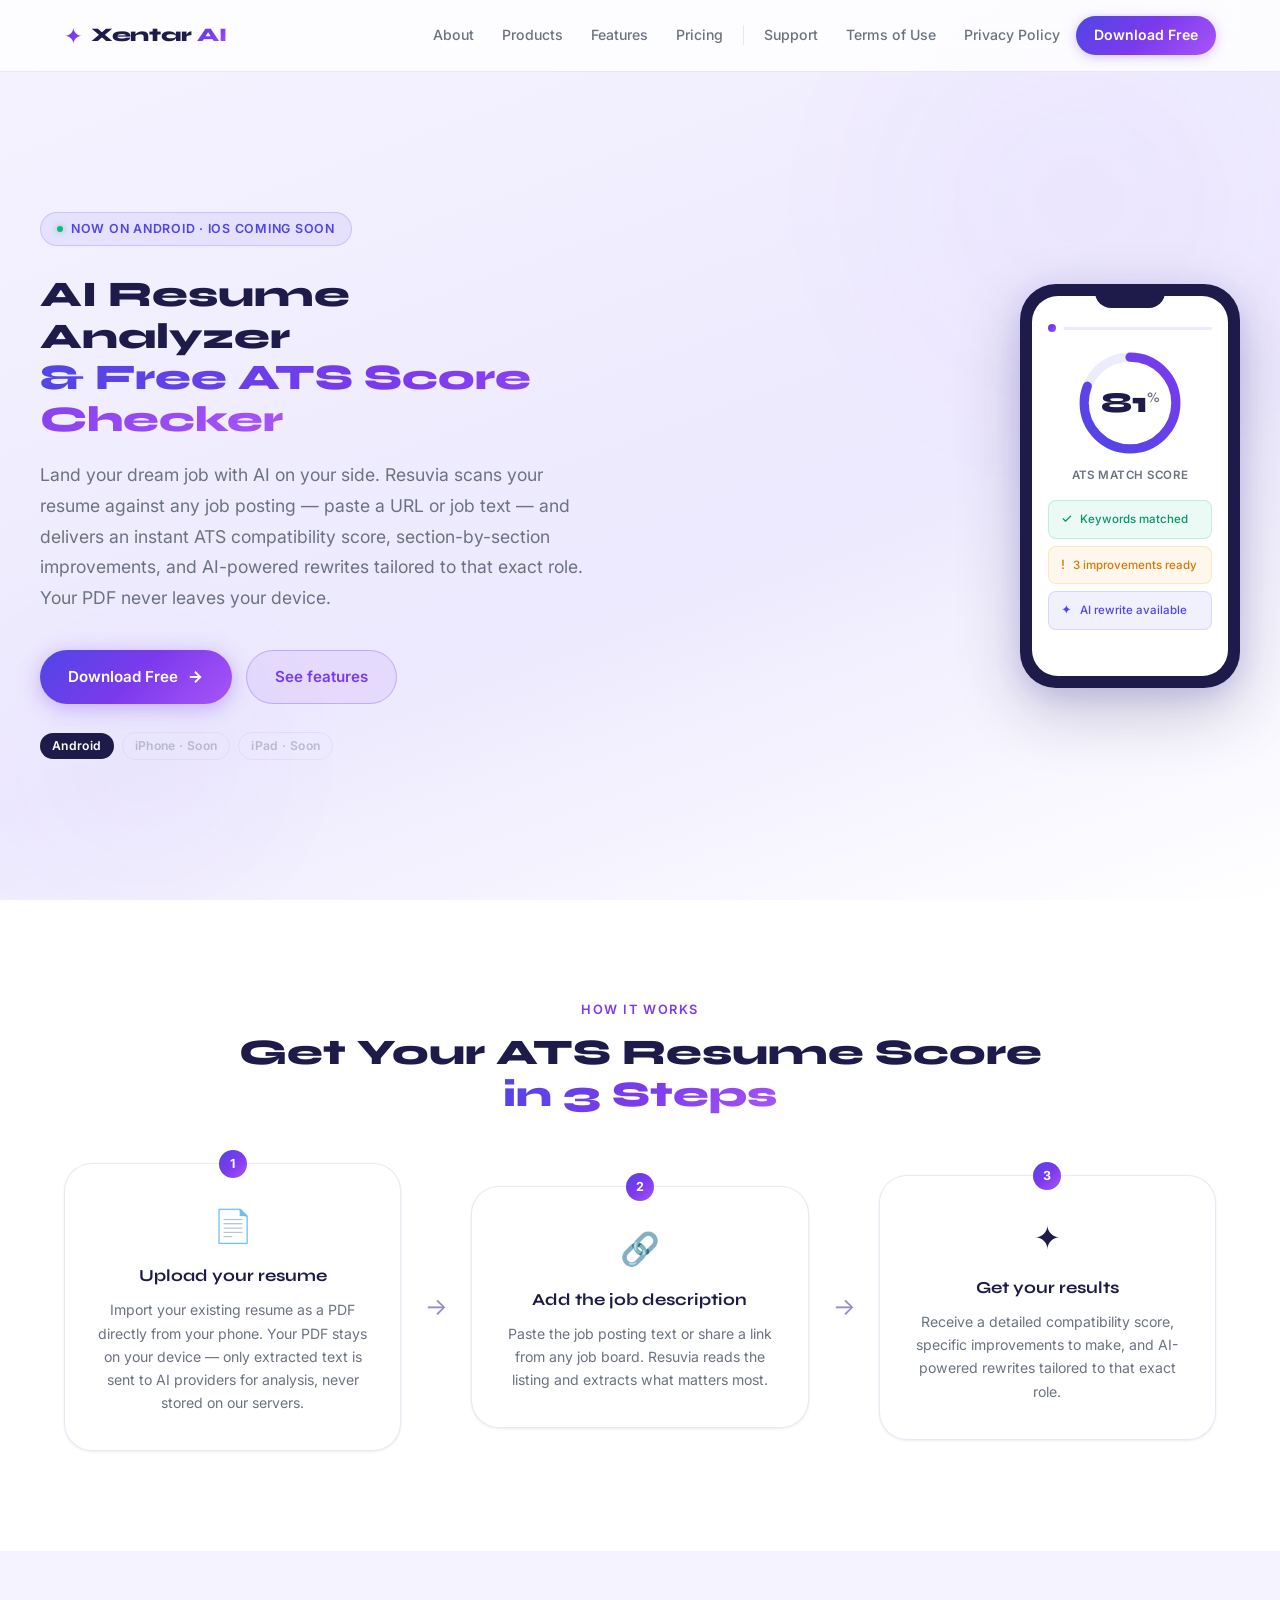
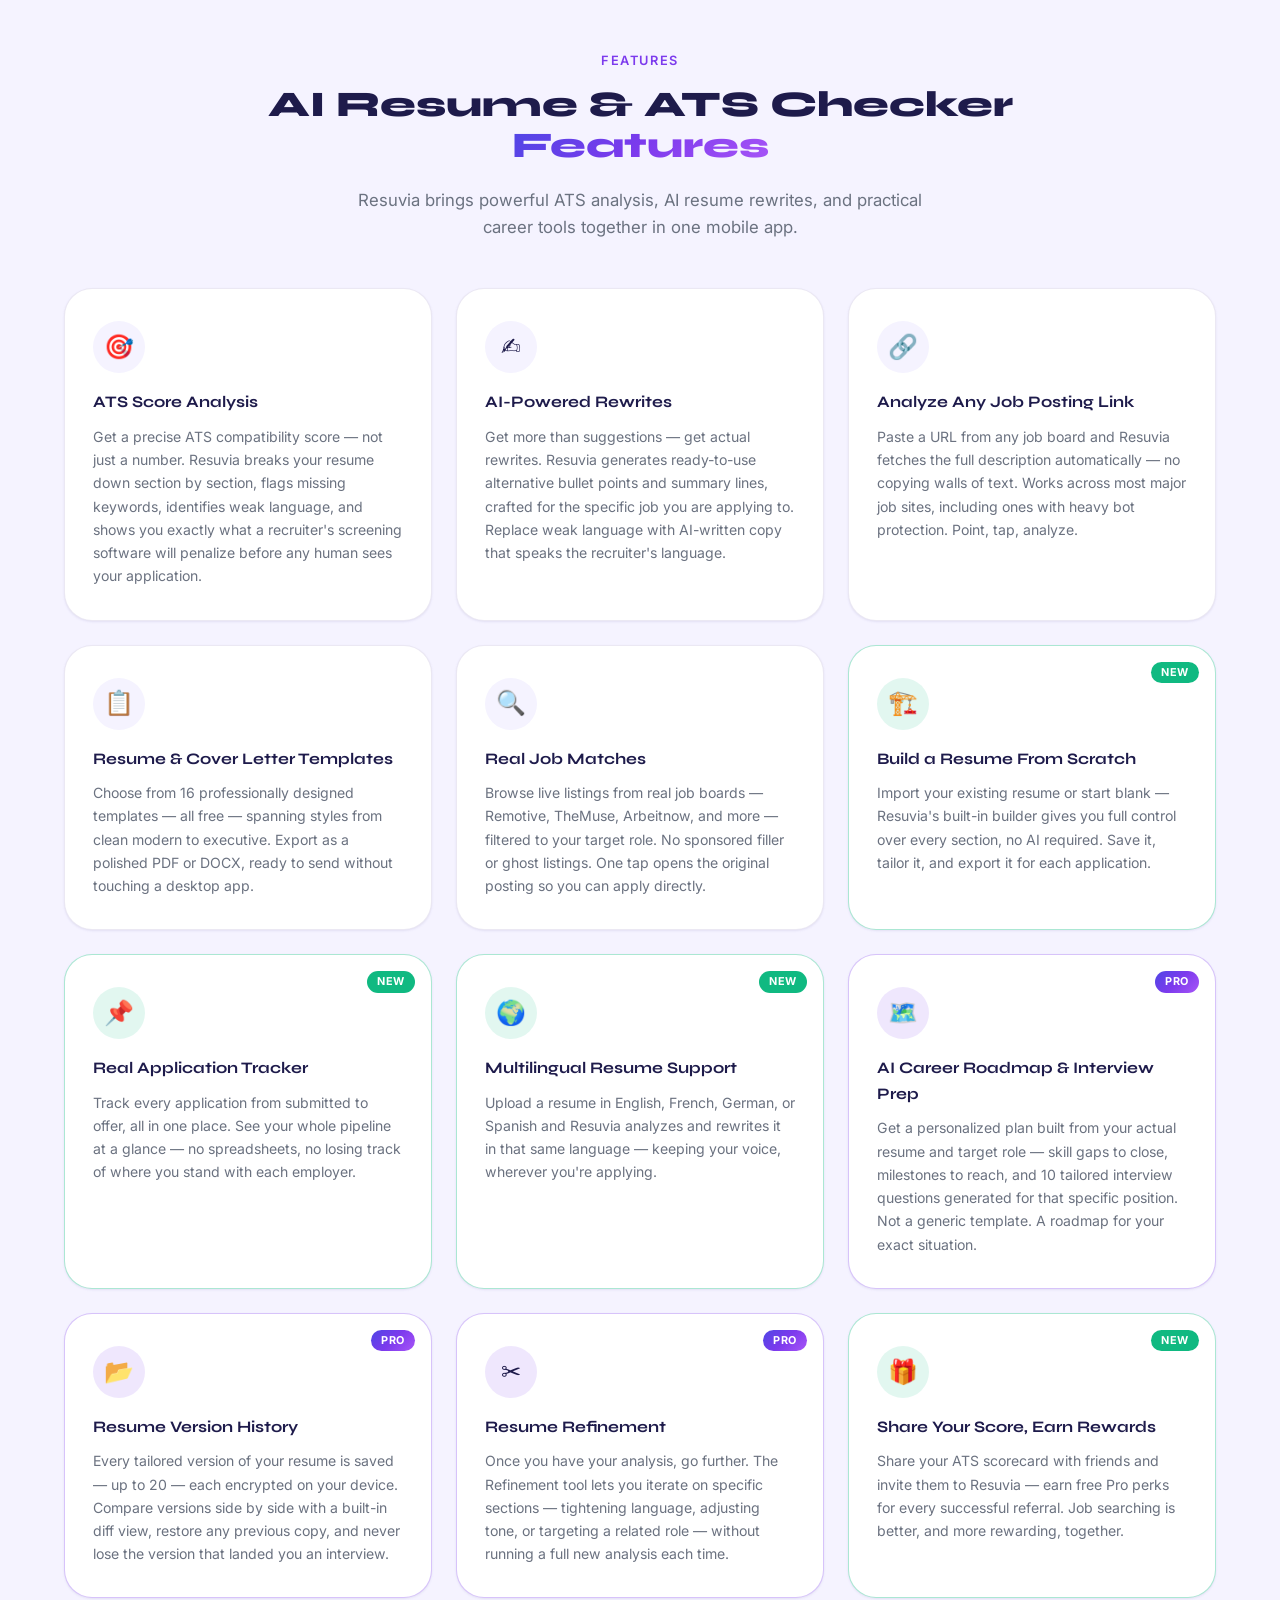
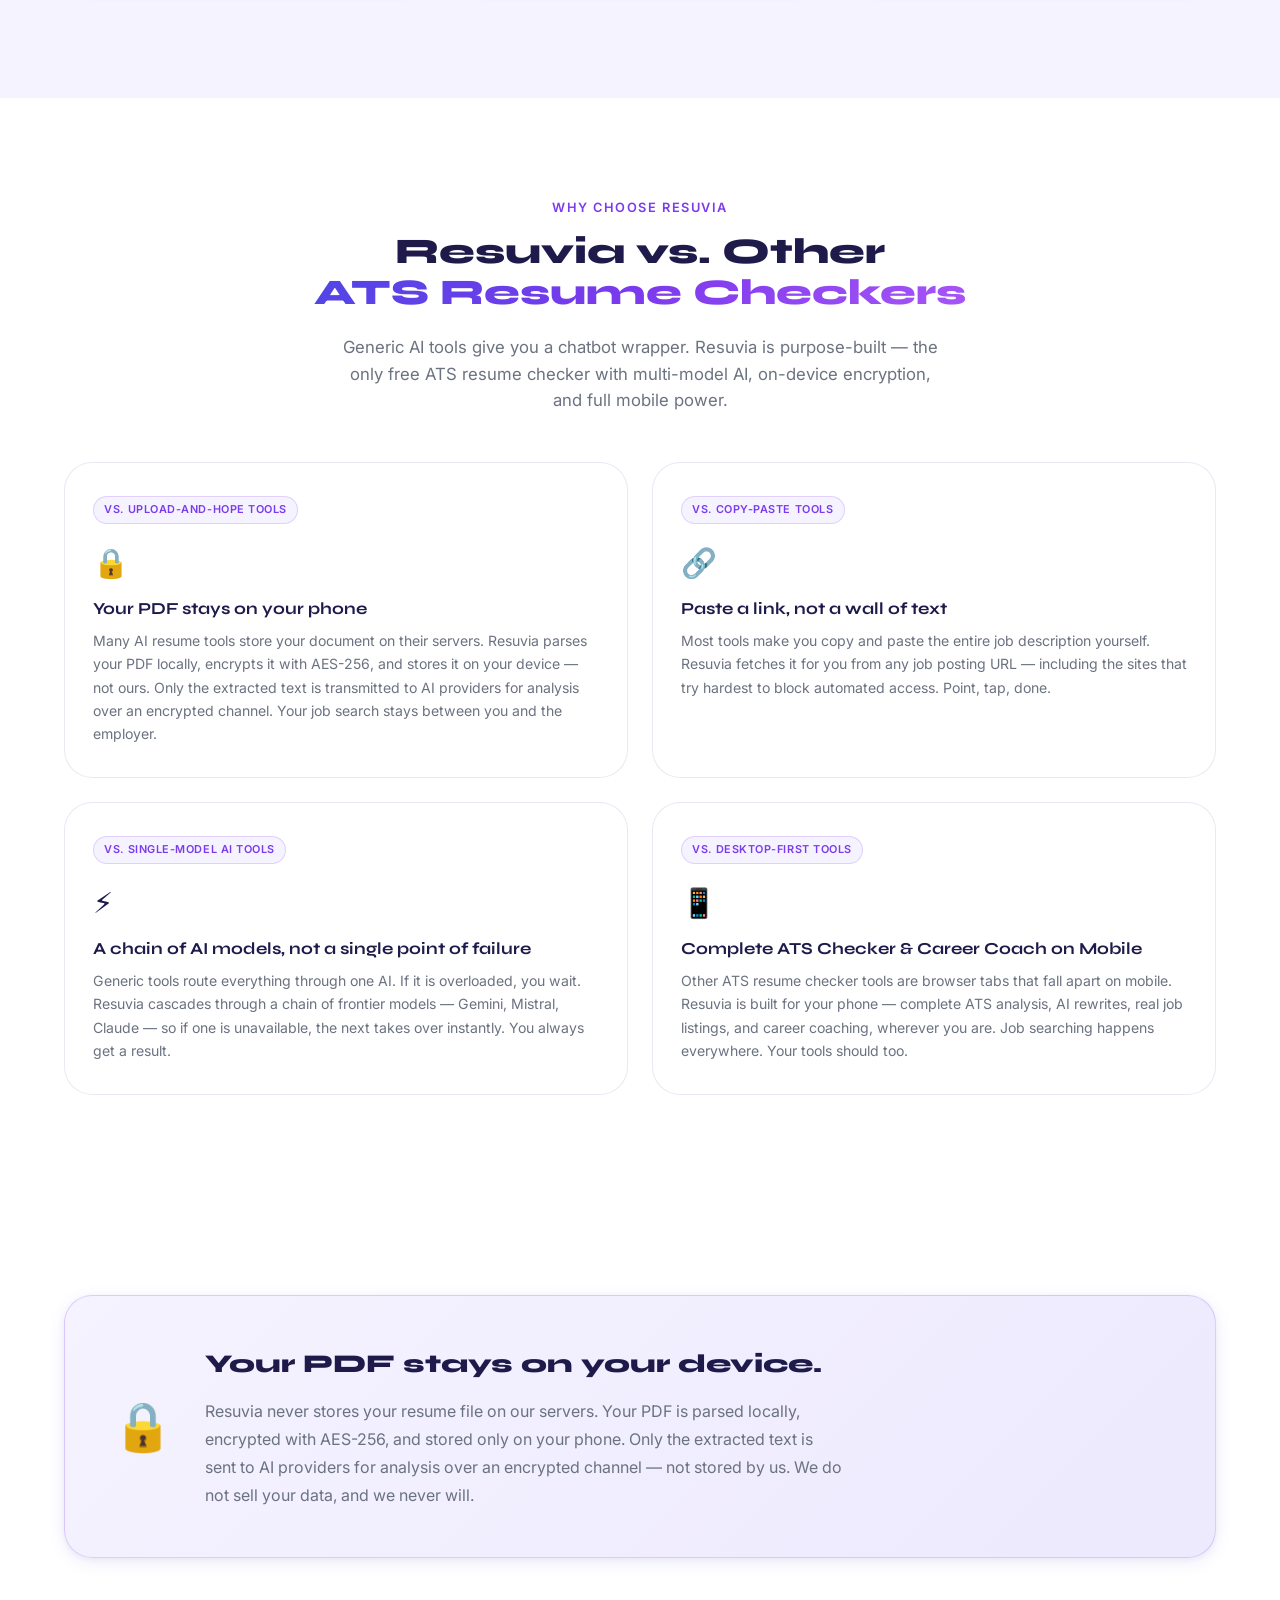
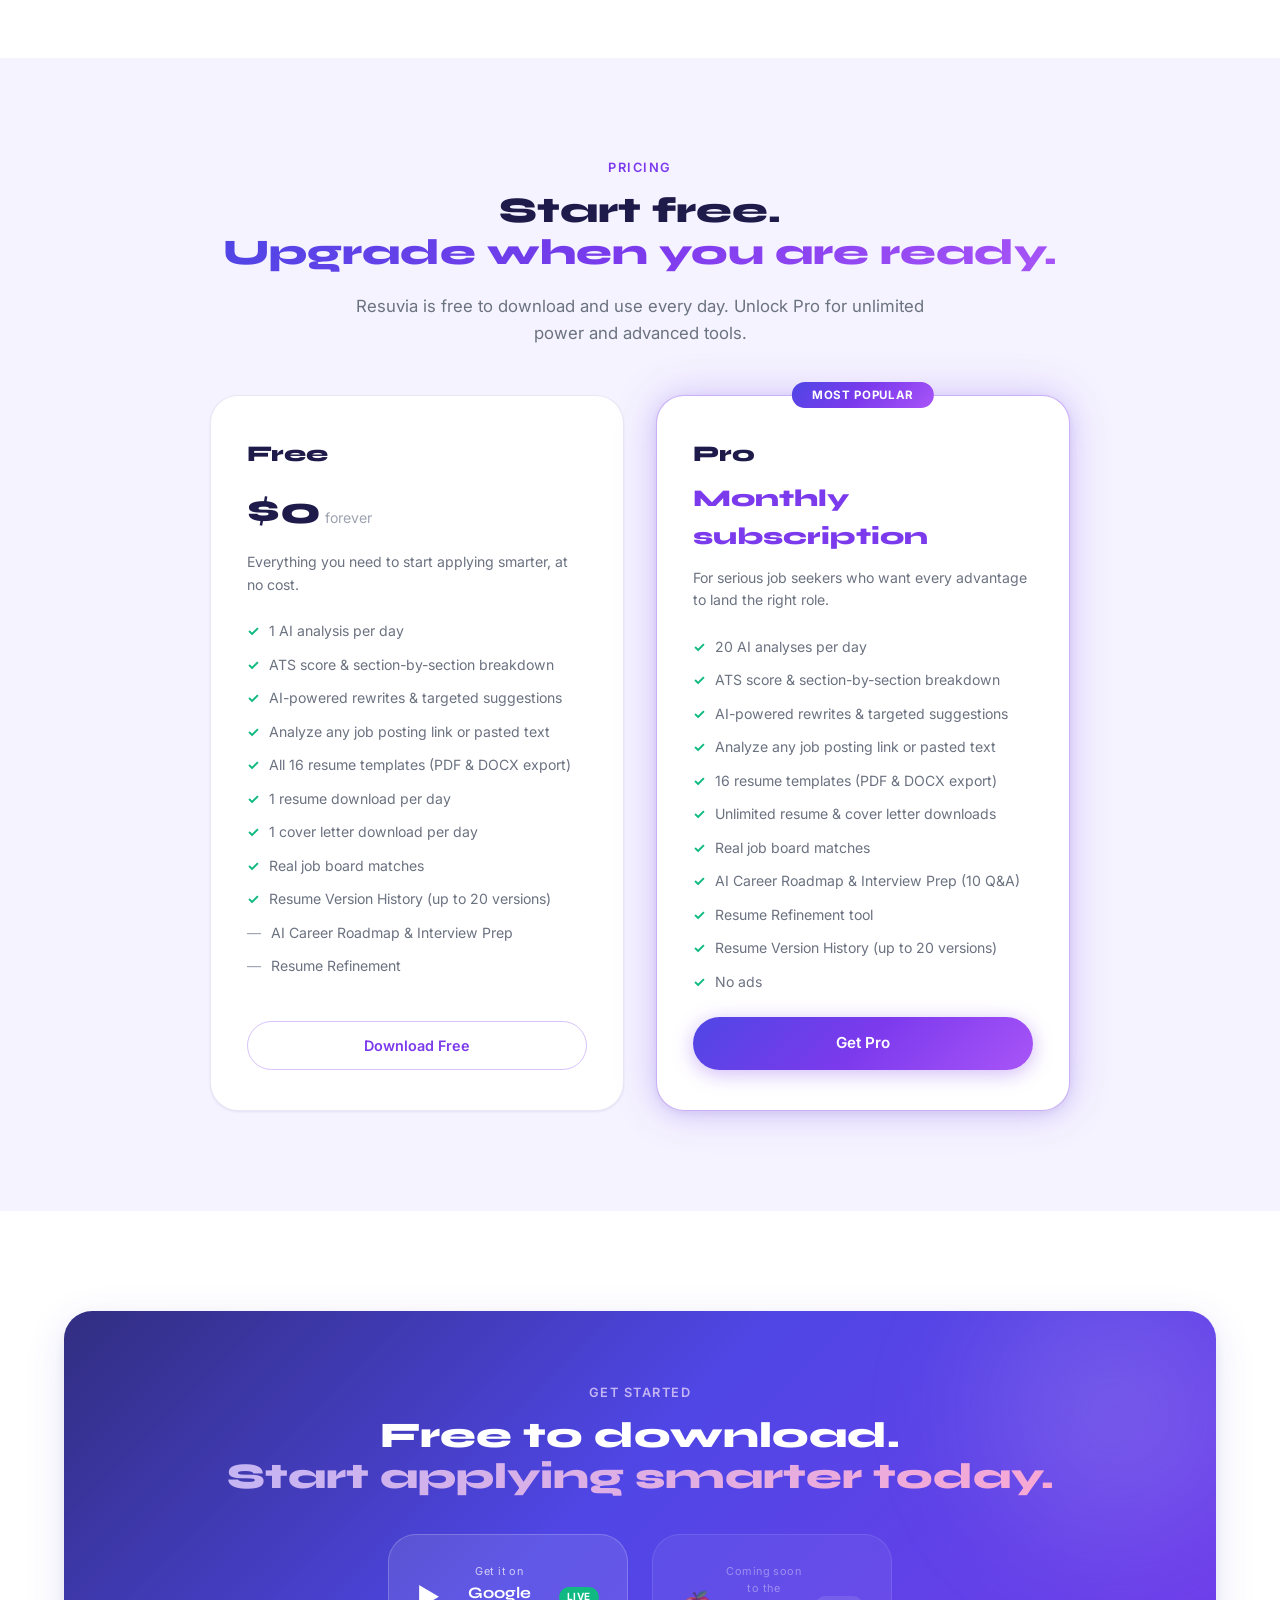
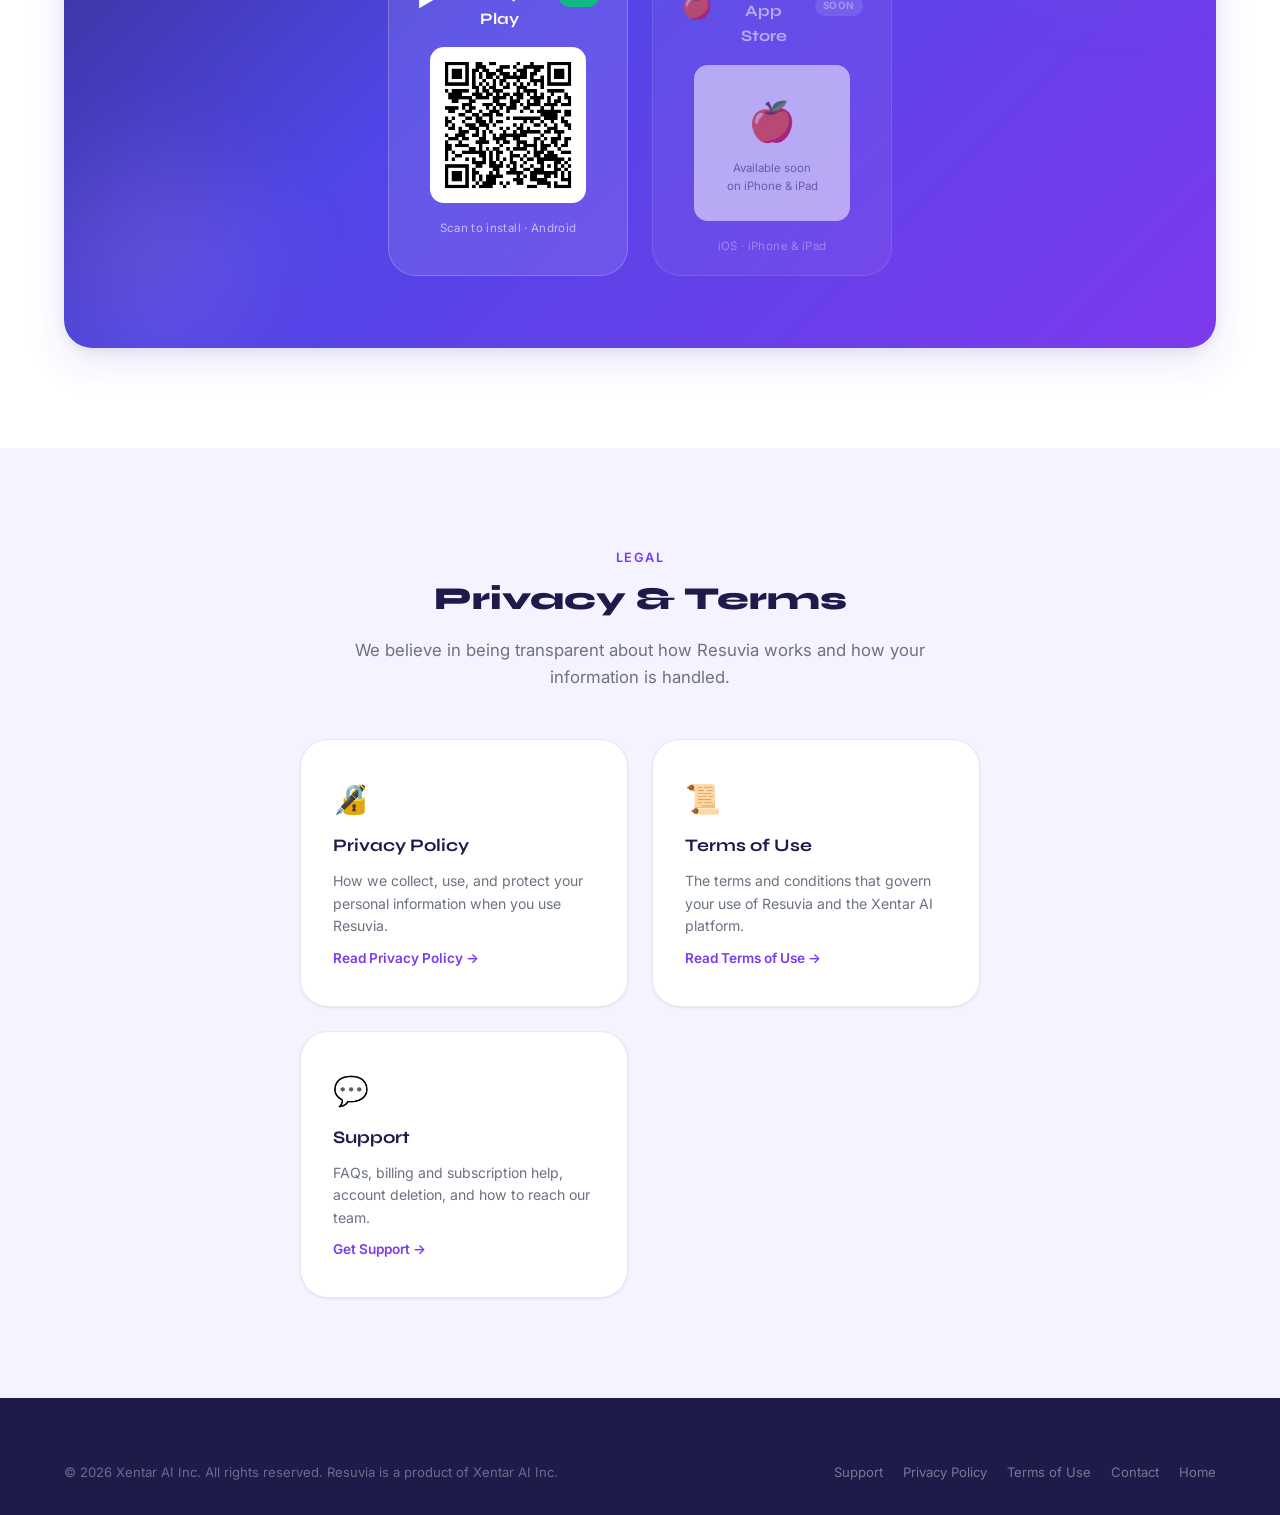
==== products/resuvia/index.html @ eb800a6d "docs(resuvia): update site copy for free-tier templates + history vault Templates (all 16) and Resum" ====
<!DOCTYPE html>
<html lang="en">
<head>
  <meta charset="UTF-8" />
  <meta name="viewport" content="width=device-width, initial-scale=1.0" />
  <title>Resuvia — Free AI Resume Analyzer &amp; ATS Score Checker App</title>
  <meta name="description" content="Free AI resume analyzer &amp; ATS score checker for Android. Upload your resume PDF, paste a job link — get an instant ATS score, AI rewrites, and job matches." />
  <meta name="application-name" content="Resuvia" />
  <meta name="theme-color" content="#4F46E5" />
  <meta name="robots" content="index, follow" />
  <link rel="canonical" href="https://xentarai.com/products/resuvia/" />

  <!-- Open Graph -->
  <meta property="og:type" content="website" />
  <meta property="og:url" content="https://xentarai.com/products/resuvia/" />
  <meta property="og:title" content="Resuvia — Free AI Resume Analyzer &amp; ATS Score Checker App" />
  <meta property="og:description" content="Free AI resume analyzer &amp; ATS score checker for Android. Upload your resume PDF, paste any job link — get instant ATS score, AI-powered rewrites, and real job matches." />
  <meta property="og:site_name" content="Resuvia: AI Resume &amp; ATS Score" />
  <meta property="og:image" content="https://xentarai.com/products/resuvia/images/og-image.png" />
  <meta property="og:image:width" content="1200" />
  <meta property="og:image:height" content="630" />
  <meta property="og:image:alt" content="Resuvia — AI-Powered Resume Analysis &amp; Career Coaching" />

  <!-- Twitter Card -->
  <meta name="twitter:card" content="summary_large_image" />
  <meta name="twitter:title" content="Resuvia — Free AI Resume Analyzer &amp; ATS Score Checker" />
  <meta name="twitter:description" content="Free AI resume analyzer &amp; ATS score checker. Upload your resume, paste any job link — get instant ATS score and AI-powered rewrites. Free on Android." />
  <meta name="twitter:image" content="https://xentarai.com/products/resuvia/images/og-image.png" />

  <!-- Structured Data -->
  <script type="application/ld+json">
  [
    {
      "@context": "https://schema.org",
      "@type": "MobileApplication",
      "name": "Resuvia: AI Resume &amp; ATS Score",
      "alternateName": "Resuvia",
      "description": "AI-powered resume analyzer and ATS score checker. Upload your resume PDF, paste or link any job description, and get an instant ATS compatibility score, section-by-section improvements, AI-written rewrites, real job matches, and a personalized career roadmap — right from your phone.",
      "applicationCategory": "BusinessApplication",
      "applicationSubCategory": "Productivity",
      "operatingSystem": "Android",
      "softwareVersion": "1.4.0",
      "keywords": "ATS resume checker, AI resume analyzer, resume ATS score, free ATS checker, resume scanner, ATS compatibility, resume keyword checker, job application AI, ATS score checker",
      "offers": {
        "@type": "Offer",
        "price": "0",
        "priceCurrency": "USD"
      },
      "downloadUrl": "https://play.google.com/store/apps/details?id=com.xentarai.resuvia",
      "url": "https://xentarai.com/products/resuvia/",
      "screenshot": [
        {
          "@type": "ImageObject",
          "url": "https://xentarai.com/products/resuvia/images/og-image.png",
          "description": "Resuvia app showing ATS compatibility score with keyword analysis and AI resume rewrite suggestions"
        }
      ],
      "featureList": [
        "ATS Resume Score Checker",
        "AI-Powered Resume Rewrites",
        "Job Posting URL Analyzer",
        "Resume Templates — PDF and DOCX export",
        "Resume Builder — Import or Build From Scratch",
        "Real Job Board Matches",
        "Real Application Tracker",
        "Multilingual Resume Support (English, French, German, Spanish)",
        "AI Career Roadmap",
        "Interview Question Generator",
        "Resume Version History",
        "Shareable Scorecard &amp; Referral Rewards",
        "AES-256 Local Encryption"
      ],
      "publisher": {
        "@type": "Organization",
        "name": "Xentar AI Inc.",
        "url": "https://xentarai.com"
      }
    },
    {
      "@context": "https://schema.org",
      "@type": "BreadcrumbList",
      "itemListElement": [
        {
          "@type": "ListItem",
          "position": 1,
          "name": "Xentar AI",
          "item": "https://xentarai.com"
        },
        {
          "@type": "ListItem",
          "position": 2,
          "name": "Resuvia — AI Resume Analyzer &amp; ATS Score Checker",
          "item": "https://xentarai.com/products/resuvia/"
        }
      ]
    },
    {
      "@context": "https://schema.org",
      "@type": "FAQPage",
      "mainEntity": [
        {
          "@type": "Question",
          "name": "What is Resuvia?",
          "acceptedAnswer": {
            "@type": "Answer",
            "text": "Resuvia is a free AI resume analyzer and ATS score checker for Android. Upload your resume as a PDF, paste or link a job description, and get an instant ATS compatibility score, targeted improvements, and AI-written rewrites tailored to that exact role — all from your phone."
          }
        },
        {
          "@type": "Question",
          "name": "What is an ATS score and why does it matter?",
          "acceptedAnswer": {
            "@type": "Answer",
            "text": "An ATS (Applicant Tracking System) score shows how well your resume matches what a recruiter's automated screening software is looking for. Most large employers use ATS software to filter applications before any human reviews them. A low ATS score means your resume may be rejected before a recruiter ever sees it. Resuvia analyzes your resume against a specific job description and gives you a precise ATS compatibility score along with the exact changes needed to improve it."
          }
        },
        {
          "@type": "Question",
          "name": "What is a good ATS score for a resume?",
          "acceptedAnswer": {
            "@type": "Answer",
            "text": "Most career experts recommend aiming for an ATS score of 80% or higher to be competitive for a role. Scores below 60% indicate significant keyword and formatting gaps that will likely filter your resume out before a recruiter reviews it. Scores between 60–79% are borderline — you may pass some ATS filters but still miss key terms. Resuvia gives you a precise ATS compatibility score and the specific changes needed to push your score above the threshold for each job you target."
          }
        },
        {
          "@type": "Question",
          "name": "How do I improve my ATS score?",
          "acceptedAnswer": {
            "@type": "Answer",
            "text": "To improve your ATS score: (1) Mirror the exact keywords and phrases from the job description in your resume. (2) Use standard section headings like Work Experience, Education, and Skills — ATS software scans for these labels. (3) Avoid tables, columns, graphics, or text boxes that ATS parsers struggle to read. (4) Tailor your resume to each specific role rather than sending a generic version. Resuvia automatically identifies missing keywords, flags ATS-unfriendly formatting, and provides AI-written rewrites optimized for the exact job description you are targeting."
          }
        },
        {
          "@type": "Question",
          "name": "Is Resuvia free?",
          "acceptedAnswer": {
            "@type": "Answer",
            "text": "Yes. Resuvia is free to download and includes 1 AI analysis per day, ATS score and section-by-section breakdown, AI-powered rewrites, all 16 resume templates with PDF and DOCX export, 1 resume download and 1 cover letter download per day, Resume Version History, and real job board matches. A Pro subscription unlocks 20 analyses per day, unlimited downloads, AI Career Roadmap, Interview Prep, Resume Refinement, and an ad-free experience."
          }
        },
        {
          "@type": "Question",
          "name": "Is my resume data private and secure?",
          "acceptedAnswer": {
            "@type": "Answer",
            "text": "Yes. Resuvia never stores your resume file on our servers. Your PDF is parsed locally on your device, encrypted with AES-256, and stored only on your phone. Only the extracted text is sent to AI providers over an encrypted channel for analysis — your actual PDF file never leaves your device. We do not sell your data."
          }
        },
        {
          "@type": "Question",
          "name": "How does Resuvia's AI resume analysis work?",
          "acceptedAnswer": {
            "@type": "Answer",
            "text": "Upload your resume PDF and provide a job description — either paste the text or share a URL from any job board. Resuvia extracts the key requirements from the job posting, compares them against your resume using a chain of frontier AI models (Gemini, Mistral, Claude), and produces an ATS compatibility score, a section-by-section breakdown of gaps, and AI-written bullet points and summary lines tailored to that specific role."
          }
        },
        {
          "@type": "Question",
          "name": "Does Resuvia work on iPhone?",
          "acceptedAnswer": {
            "@type": "Answer",
            "text": "Resuvia is currently available on Android via Google Play. An iOS version for iPhone and iPad is coming soon. Download the Android version now at the Google Play Store."
          }
        },
        {
          "@type": "Question",
          "name": "Can Resuvia analyze job postings from any website?",
          "acceptedAnswer": {
            "@type": "Answer",
            "text": "Yes. Paste a URL from any job board and Resuvia automatically fetches the full job description. It works across most major job sites including those with heavy bot protection, using a multi-layer approach that includes ATS public APIs, device-side fetch with browser-like headers, and server-side rendering fallbacks."
          }
        },
        {
          "@type": "Question",
          "name": "What job boards does Resuvia support?",
          "acceptedAnswer": {
            "@type": "Answer",
            "text": "Resuvia pulls live job listings from Remotive, TheMuse, and Arbeitnow through direct integrations. You can also paste a job posting URL from any site — including LinkedIn, Indeed, Glassdoor, ZipRecruiter, Lever, Greenhouse, Workday, Ashby, and most major job boards — and Resuvia will automatically fetch the full job description for ATS analysis."
          }
        },
        {
          "@type": "Question",
          "name": "Can I use Resuvia to tailor my resume for multiple jobs?",
          "acceptedAnswer": {
            "@type": "Answer",
            "text": "Yes. Resuvia is designed for repeated use across multiple applications. Free users get 1 AI analysis per day. Pro users get 20 analyses per day, letting you quickly tailor your resume to different job postings. Each analysis produces a fresh ATS score and targeted AI rewrites specific to that role. With Resume Version History (free for signed-in users), every tailored version is saved — up to 20 — so you can compare versions side by side and restore any previous copy."
          }
        }
      ]
    }
  ]
  </script>

  <link rel="preconnect" href="https://fonts.googleapis.com" />
  <link rel="preconnect" href="https://fonts.gstatic.com" crossorigin />
  <link href="https://fonts.googleapis.com/css2?family=Inter:wght@300;400;500;600;700;800;900&family=Syne:wght@700;800&display=swap" rel="stylesheet" />
  <link rel="stylesheet" href="../../style.css" />
  <link rel="stylesheet" href="../../pages/pages.css" />
  <link rel="icon" type="image/svg+xml" href="/favicon.svg" />
  <link rel="apple-touch-icon" href="/og-icon.png" />
  <link rel="stylesheet" href="resuvia.css" />
</head>
<body>

  <!-- NAV -->
  <header class="nav-wrapper" id="navbar">
    <nav class="nav-inner">
      <a href="../../index.html" class="logo">
        <span class="logo-icon">✦</span>
        <span class="logo-text">Xentar <span class="logo-ai">AI</span></span>
      </a>
      <ul class="nav-links" id="nav-links">
        <li><a href="../../index.html#about">About</a></li>
        <li><a href="../../index.html#products">Products</a></li>
        <li><a href="#features">Features</a></li>
        <li><a href="#pricing">Pricing</a></li>
        <li class="nav-divider"></li>
        <li><a href="./support.html">Support</a></li>
        <li><a href="./terms.html">Terms of Use</a></li>
        <li><a href="./privacy.html">Privacy Policy</a></li>
        <li class="nav-cta"><a href="#download" class="btn-nav">Download Free</a></li>
      </ul>
      <button class="hamburger" id="hamburger" aria-label="Toggle menu">
        <span></span><span></span><span></span>
      </button>
    </nav>
  </header>

  <!-- MOBILE DRAWER -->
  <div class="mobile-drawer" id="mobile-drawer">
    <ul>
      <li><a href="../../index.html#about" onclick="closeDrawer()">About Xentar AI</a></li>
      <li><a href="../../index.html#products" onclick="closeDrawer()">All Products</a></li>
      <li><a href="#features" onclick="closeDrawer()">Features</a></li>
      <li><a href="#pricing" onclick="closeDrawer()">Pricing</a></li>
      <li class="drawer-divider"></li>
      <li><a href="./support.html" onclick="closeDrawer()">Support</a></li>
      <li><a href="./terms.html" onclick="closeDrawer()">Terms of Use</a></li>
      <li><a href="./privacy.html" onclick="closeDrawer()">Privacy Policy</a></li>
      <li><a href="../../pages/contact.html" onclick="closeDrawer()">Contact Us</a></li>
      <li><a href="#download" class="btn-drawer" onclick="closeDrawer()">Download Free</a></li>
    </ul>
  </div>
  <div class="drawer-overlay" id="drawer-overlay" onclick="closeDrawer()"></div>

  <!-- HERO -->
  <section class="rv-hero">
    <div class="rv-hero-bg">
      <div class="orb rv-orb-1"></div>
      <div class="orb rv-orb-2"></div>
    </div>
    <div class="rv-hero-inner">
      <div class="rv-hero-text">
        <div class="rv-app-badge">
          <span class="rv-badge-dot"></span>
          Now on Android · iOS Coming Soon
        </div>
        <h1 class="section-title">
          AI Resume Analyzer<br />
          <span class="gradient-text">&amp; Free ATS Score Checker</span>
        </h1>
        <p class="rv-hero-sub">
          Land your dream job with AI on your side. Resuvia scans your resume against any job posting — paste a URL or job text — and delivers an instant ATS compatibility score, section-by-section improvements, and AI-powered rewrites tailored to that exact role. Your PDF never leaves your device.
        </p>
        <div class="rv-hero-actions">
          <a href="#download" class="btn-primary">
            <span>Download Free</span>
            <svg width="18" height="18" viewBox="0 0 24 24" fill="none" stroke="currentColor" stroke-width="2.5"><path d="M5 12h14M12 5l7 7-7 7"/></svg>
          </a>
          <a href="#features" class="btn-ghost">See features</a>
        </div>
        <div class="rv-platforms">
          <span class="rv-platform-tag">Android</span>
          <span class="rv-platform-tag rv-platform-tag-soon">iPhone · Soon</span>
          <span class="rv-platform-tag rv-platform-tag-soon">iPad · Soon</span>
        </div>
      </div>
      <div class="rv-hero-phone">
        <div class="rv-phone-frame">
          <div class="rv-phone-screen">
            <div class="rv-screen-bar">
              <div class="rv-bar-dot"></div>
              <div class="rv-bar-line"></div>
            </div>
            <div class="rv-score-ring">
              <svg viewBox="0 0 120 120" width="110" height="110">
                <circle cx="60" cy="60" r="50" fill="none" stroke="rgba(79,70,229,0.1)" stroke-width="10"/>
                <circle cx="60" cy="60" r="50" fill="none" stroke="url(#scoreGrad)" stroke-width="10"
                  stroke-linecap="round" stroke-dasharray="314" stroke-dashoffset="60"
                  transform="rotate(-90 60 60)"/>
                <defs>
                  <linearGradient id="scoreGrad" x1="0" y1="0" x2="1" y2="1">
                    <stop offset="0%" stop-color="#4F46E5"/>
                    <stop offset="100%" stop-color="#7C3AED"/>
                  </linearGradient>
                </defs>
              </svg>
              <div class="rv-score-val">81<span>%</span></div>
            </div>
            <div class="rv-score-label">ATS Match Score</div>
            <div class="rv-screen-cards">
              <div class="rv-sc-item rv-sc-good"><span>✓</span> Keywords matched</div>
              <div class="rv-sc-item rv-sc-warn"><span>!</span> 3 improvements ready</div>
              <div class="rv-sc-item rv-sc-ai"><span>✦</span> AI rewrite available</div>
            </div>
          </div>
        </div>
      </div>
    </div>
  </section>

  <!-- HOW IT WORKS -->
  <section class="rv-how section-pad">
    <div class="container">
      <p class="section-eyebrow center">How it works</p>
      <h2 class="section-title center">Get Your ATS Resume Score<br /><span class="gradient-text">in 3 Steps</span></h2>
      <div class="rv-steps">
        <div class="rv-step">
          <div class="rv-step-num">1</div>
          <div class="rv-step-icon">📄</div>
          <h3>Upload your resume</h3>
          <p>Import your existing resume as a PDF directly from your phone. Your PDF stays on your device — only extracted text is sent to AI providers for analysis, never stored on our servers.</p>
        </div>
        <div class="rv-step-arrow">→</div>
        <div class="rv-step">
          <div class="rv-step-num">2</div>
          <div class="rv-step-icon">🔗</div>
          <h3>Add the job description</h3>
          <p>Paste the job posting text or share a link from any job board. Resuvia reads the listing and extracts what matters most.</p>
        </div>
        <div class="rv-step-arrow">→</div>
        <div class="rv-step">
          <div class="rv-step-num">3</div>
          <div class="rv-step-icon">✦</div>
          <h3>Get your results</h3>
          <p>Receive a detailed compatibility score, specific improvements to make, and AI-powered rewrites tailored to that exact role.</p>
        </div>
      </div>
    </div>
  </section>

  <!-- FEATURES -->
  <section class="rv-features section-pad" id="features" style="background: var(--lavender-ultra);">
    <div class="container">
      <p class="section-eyebrow center">Features</p>
      <h2 class="section-title center">AI Resume &amp; ATS Checker<br /><span class="gradient-text">Features</span></h2>
      <p class="section-sub center">Resuvia brings powerful ATS analysis, AI resume rewrites, and practical career tools together in one mobile app.</p>
      <div class="rv-features-grid">

        <div class="rv-feature-card">
          <div class="rv-feat-icon">🎯</div>
          <h3>ATS Score Analysis</h3>
          <p>Get a precise ATS compatibility score — not just a number. Resuvia breaks your resume down section by section, flags missing keywords, identifies weak language, and shows you exactly what a recruiter's screening software will penalize before any human sees your application.</p>
        </div>

        <div class="rv-feature-card">
          <div class="rv-feat-icon">✍️</div>
          <h3>AI-Powered Rewrites</h3>
          <p>Get more than suggestions — get actual rewrites. Resuvia generates ready-to-use alternative bullet points and summary lines, crafted for the specific job you are applying to. Replace weak language with AI-written copy that speaks the recruiter's language.</p>
        </div>

        <div class="rv-feature-card">
          <div class="rv-feat-icon">🔗</div>
          <h3>Analyze Any Job Posting Link</h3>
          <p>Paste a URL from any job board and Resuvia fetches the full description automatically — no copying walls of text. Works across most major job sites, including ones with heavy bot protection. Point, tap, analyze.</p>
        </div>

        <div class="rv-feature-card">
          <div class="rv-feat-icon">📋</div>
          <h3>Resume &amp; Cover Letter Templates</h3>
          <p>Choose from 16 professionally designed templates — all free — spanning styles from clean modern to executive. Export as a polished PDF or DOCX, ready to send without touching a desktop app.</p>
        </div>

        <div class="rv-feature-card">
          <div class="rv-feat-icon">🔍</div>
          <h3>Real Job Matches</h3>
          <p>Browse live listings from real job boards — Remotive, TheMuse, Arbeitnow, and more — filtered to your target role. No sponsored filler or ghost listings. One tap opens the original posting so you can apply directly.</p>
        </div>

        <div class="rv-feature-card rv-feat-new">
          <div class="rv-new-badge">New</div>
          <div class="rv-feat-icon">🏗️</div>
          <h3>Build a Resume From Scratch</h3>
          <p>Import your existing resume or start blank — Resuvia's built-in builder gives you full control over every section, no AI required. Save it, tailor it, and export it for each application.</p>
        </div>

        <div class="rv-feature-card rv-feat-new">
          <div class="rv-new-badge">New</div>
          <div class="rv-feat-icon">📌</div>
          <h3>Real Application Tracker</h3>
          <p>Track every application from submitted to offer, all in one place. See your whole pipeline at a glance — no spreadsheets, no losing track of where you stand with each employer.</p>
        </div>

        <div class="rv-feature-card rv-feat-new">
          <div class="rv-new-badge">New</div>
          <div class="rv-feat-icon">🌍</div>
          <h3>Multilingual Resume Support</h3>
          <p>Upload a resume in English, French, German, or Spanish and Resuvia analyzes and rewrites it in that same language — keeping your voice, wherever you're applying.</p>
        </div>

        <div class="rv-feature-card rv-feat-pro">
          <div class="rv-pro-badge">Pro</div>
          <div class="rv-feat-icon">🗺️</div>
          <h3>AI Career Roadmap &amp; Interview Prep</h3>
          <p>Get a personalized plan built from your actual resume and target role — skill gaps to close, milestones to reach, and 10 tailored interview questions generated for that specific position. Not a generic template. A roadmap for your exact situation.</p>
        </div>

        <div class="rv-feature-card rv-feat-pro">
          <div class="rv-pro-badge">Pro</div>
          <div class="rv-feat-icon">📂</div>
          <h3>Resume Version History</h3>
          <p>Every tailored version of your resume is saved — up to 20 — each encrypted on your device. Compare versions side by side with a built-in diff view, restore any previous copy, and never lose the version that landed you an interview.</p>
        </div>

        <div class="rv-feature-card rv-feat-pro">
          <div class="rv-pro-badge">Pro</div>
          <div class="rv-feat-icon">✂️</div>
          <h3>Resume Refinement</h3>
          <p>Once you have your analysis, go further. The Refinement tool lets you iterate on specific sections — tightening language, adjusting tone, or targeting a related role — without running a full new analysis each time.</p>
        </div>

        <div class="rv-feature-card rv-feat-new">
          <div class="rv-new-badge">New</div>
          <div class="rv-feat-icon">🎁</div>
          <h3>Share Your Score, Earn Rewards</h3>
          <p>Share your ATS scorecard with friends and invite them to Resuvia — earn free Pro perks for every successful referral. Job searching is better, and more rewarding, together.</p>
        </div>

      </div>
    </div>
  </section>

  <!-- WHY RESUVIA -->
  <section class="rv-why section-pad" id="why">
    <div class="container">
      <p class="section-eyebrow center">Why Choose Resuvia</p>
      <h2 class="section-title center">Resuvia vs. Other<br /><span class="gradient-text">ATS Resume Checkers</span></h2>
      <p class="section-sub center">Generic AI tools give you a chatbot wrapper. Resuvia is purpose-built — the only free ATS resume checker with multi-model AI, on-device encryption, and full mobile power.</p>
      <div class="rv-why-grid">

        <div class="rv-why-card">
          <div class="rv-why-vs">vs. upload-and-hope tools</div>
          <div class="rv-why-icon">🔒</div>
          <h3>Your PDF stays on your phone</h3>
          <p>Many AI resume tools store your document on their servers. Resuvia parses your PDF locally, encrypts it with AES-256, and stores it on your device — not ours. Only the extracted text is transmitted to AI providers for analysis over an encrypted channel. Your job search stays between you and the employer.</p>
        </div>

        <div class="rv-why-card">
          <div class="rv-why-vs">vs. copy-paste tools</div>
          <div class="rv-why-icon">🔗</div>
          <h3>Paste a link, not a wall of text</h3>
          <p>Most tools make you copy and paste the entire job description yourself. Resuvia fetches it for you from any job posting URL — including the sites that try hardest to block automated access. Point, tap, done.</p>
        </div>

        <div class="rv-why-card">
          <div class="rv-why-vs">vs. single-model AI tools</div>
          <div class="rv-why-icon">⚡</div>
          <h3>A chain of AI models, not a single point of failure</h3>
          <p>Generic tools route everything through one AI. If it is overloaded, you wait. Resuvia cascades through a chain of frontier models — Gemini, Mistral, Claude — so if one is unavailable, the next takes over instantly. You always get a result.</p>
        </div>

        <div class="rv-why-card">
          <div class="rv-why-vs">vs. desktop-first tools</div>
          <div class="rv-why-icon">📱</div>
          <h3>Complete ATS Checker &amp; Career Coach on Mobile</h3>
          <p>Other ATS resume checker tools are browser tabs that fall apart on mobile. Resuvia is built for your phone — complete ATS analysis, AI rewrites, real job listings, and career coaching, wherever you are. Job searching happens everywhere. Your tools should too.</p>
        </div>

      </div>
    </div>
  </section>

  <!-- PRIVACY CALLOUT -->
  <section class="rv-privacy section-pad">
    <div class="container">
      <div class="rv-privacy-card">
        <div class="rv-privacy-icon">🔒</div>
        <div class="rv-privacy-text">
          <h2>Your PDF stays on your device.</h2>
          <p>Resuvia never stores your resume file on our servers. Your PDF is parsed locally, encrypted with AES-256, and stored only on your phone. Only the extracted text is sent to AI providers for analysis over an encrypted channel — not stored by us. We do not sell your data, and we never will.</p>
        </div>
      </div>
    </div>
  </section>

  <!-- PRICING -->
  <section class="rv-pricing section-pad" id="pricing" style="background: var(--lavender-ultra);">
    <div class="container">
      <p class="section-eyebrow center">Pricing</p>
      <h2 class="section-title center">Start free.<br /><span class="gradient-text">Upgrade when you are ready.</span></h2>
      <p class="section-sub center">Resuvia is free to download and use every day. Unlock Pro for unlimited power and advanced tools.</p>
      <div class="rv-tiers">

        <div class="rv-tier">
          <div class="rv-tier-header">
            <h3>Free</h3>
            <div class="rv-tier-price">
              <span class="rv-price-num">$0</span>
              <span class="rv-price-period">forever</span>
            </div>
            <p>Everything you need to start applying smarter, at no cost.</p>
          </div>
          <ul class="rv-tier-list">
            <li><span class="rv-check">✓</span> 1 AI analysis per day</li>
            <li><span class="rv-check">✓</span> ATS score &amp; section-by-section breakdown</li>
            <li><span class="rv-check">✓</span> AI-powered rewrites &amp; targeted suggestions</li>
            <li><span class="rv-check">✓</span> Analyze any job posting link or pasted text</li>
            <li><span class="rv-check">✓</span> All 16 resume templates (PDF &amp; DOCX export)</li>
            <li><span class="rv-check">✓</span> 1 resume download per day</li>
            <li><span class="rv-check">✓</span> 1 cover letter download per day</li>
            <li><span class="rv-check">✓</span> Real job board matches</li>
            <li><span class="rv-check">✓</span> Resume Version History (up to 20 versions)</li>
            <li><span class="rv-muted">—</span> AI Career Roadmap &amp; Interview Prep</li>
            <li><span class="rv-muted">—</span> Resume Refinement</li>
          </ul>
          <a href="#download" class="btn-outline" style="width:100%;text-align:center;justify-content:center;">Download Free</a>
        </div>

        <div class="rv-tier rv-tier-pro">
          <div class="rv-tier-popular">Most Popular</div>
          <div class="rv-tier-header">
            <h3>Pro</h3>
            <div class="rv-tier-price">
              <span class="rv-price-num" style="font-size:1.5rem;color:var(--violet)">Monthly subscription</span>
            </div>
            <p>For serious job seekers who want every advantage to land the right role.</p>
          </div>
          <ul class="rv-tier-list">
            <li><span class="rv-check">✓</span> 20 AI analyses per day</li>
            <li><span class="rv-check">✓</span> ATS score &amp; section-by-section breakdown</li>
            <li><span class="rv-check">✓</span> AI-powered rewrites &amp; targeted suggestions</li>
            <li><span class="rv-check">✓</span> Analyze any job posting link or pasted text</li>
            <li><span class="rv-check">✓</span> 16 resume templates (PDF &amp; DOCX export)</li>
            <li><span class="rv-check">✓</span> Unlimited resume &amp; cover letter downloads</li>
            <li><span class="rv-check">✓</span> Real job board matches</li>
            <li><span class="rv-check">✓</span> AI Career Roadmap &amp; Interview Prep (10 Q&amp;A)</li>
            <li><span class="rv-check">✓</span> Resume Refinement tool</li>
            <li><span class="rv-check">✓</span> Resume Version History (up to 20 versions)</li>
            <li><span class="rv-check">✓</span> No ads</li>
          </ul>
          <a href="#download" class="btn-primary" style="width:100%;text-align:center;justify-content:center;">Get Pro</a>
        </div>

      </div>
    </div>
  </section>

  <!-- DOWNLOAD -->
  <section class="rv-download section-pad" id="download">
    <div class="container">
      <div class="rv-download-card">
        <div class="rv-dl-orb rv-dl-orb-1"></div>
        <div class="rv-dl-orb rv-dl-orb-2"></div>
        <div class="rv-dl-content">
          <p class="section-eyebrow center" style="color: var(--lavender-light);">Get Started</p>
          <h2 class="section-title center" style="color: #fff;">Free to download.<br /><span class="gradient-text-light">Start applying smarter today.</span></h2>
          <div class="rv-store-cards">

            <!-- ANDROID — LIVE -->
            <a href="https://play.google.com/store/apps/details?id=com.xentarai.resuvia"
               target="_blank" rel="noopener"
               class="rv-store-card rv-store-card-live"
               aria-label="Download Resuvia on Google Play">
              <div class="rv-store-card-header">
                <span class="rv-store-icon">▶</span>
                <div>
                  <div class="rv-store-sub">Get it on</div>
                  <div class="rv-store-name">Google Play</div>
                </div>
                <span class="rv-live-chip">Live</span>
              </div>
              <div class="rv-qr-wrap">
                <img src="./images/qr-android.png"
                     alt="Scan to download Resuvia on Android"
                     width="140" height="140"
                     loading="lazy" />
              </div>
              <p class="rv-qr-caption">Scan to install · Android</p>
            </a>

            <!-- iOS — COMING SOON -->
            <div class="rv-store-card rv-store-card-soon" aria-label="Resuvia on App Store — coming soon">
              <div class="rv-store-card-header">
                <span class="rv-store-icon">🍎</span>
                <div>
                  <div class="rv-store-sub">Coming soon to the</div>
                  <div class="rv-store-name">App Store</div>
                </div>
                <span class="rv-soon-chip">Soon</span>
              </div>
              <div class="rv-qr-wrap rv-qr-placeholder" aria-hidden="true">
                <div class="rv-qr-soon-icon">🍎</div>
                <p class="rv-qr-soon-text">Available soon<br/>on iPhone &amp; iPad</p>
              </div>
              <p class="rv-qr-caption">iOS · iPhone &amp; iPad</p>
            </div>

          </div>
        </div>
      </div>
    </div>
  </section>

  <!-- LEGAL -->
  <section class="rv-legal section-pad" id="legal" style="background: var(--lavender-ultra);">
    <div class="container">
      <p class="section-eyebrow center">Legal</p>
      <h2 class="section-title center" style="font-size: clamp(1.4rem, 3vw, 2rem);">Privacy &amp; Terms</h2>
      <p class="section-sub center">We believe in being transparent about how Resuvia works and how your information is handled.</p>
      <div class="rv-legal-cards">
        <a href="./privacy.html" class="rv-legal-card">
          <div class="rv-legal-icon">🔏</div>
          <h3>Privacy Policy</h3>
          <p>How we collect, use, and protect your personal information when you use Resuvia.</p>
          <span class="rv-legal-link">Read Privacy Policy →</span>
        </a>
        <a href="./terms.html" class="rv-legal-card">
          <div class="rv-legal-icon">📜</div>
          <h3>Terms of Use</h3>
          <p>The terms and conditions that govern your use of Resuvia and the Xentar AI platform.</p>
          <span class="rv-legal-link">Read Terms of Use →</span>
        </a>
        <a href="./support.html" class="rv-legal-card">
          <div class="rv-legal-icon">💬</div>
          <h3>Support</h3>
          <p>FAQs, billing and subscription help, account deletion, and how to reach our team.</p>
          <span class="rv-legal-link">Get Support →</span>
        </a>
      </div>
    </div>
  </section>

  <!-- FOOTER -->
  <footer class="footer">
    <div class="container">
      <div class="footer-bottom" style="border-top: none; padding-top: 0;">
        <p>&copy; 2026 Xentar AI Inc. All rights reserved. Resuvia is a product of Xentar AI Inc.</p>
        <div style="display: flex; gap: 20px; flex-wrap: wrap;">
          <a href="./support.html" style="color: rgba(255,255,255,0.4); text-decoration: none; font-size: 0.82rem;">Support</a>
          <a href="./privacy.html" style="color: rgba(255,255,255,0.4); text-decoration: none; font-size: 0.82rem;">Privacy Policy</a>
          <a href="./terms.html" style="color: rgba(255,255,255,0.4); text-decoration: none; font-size: 0.82rem;">Terms of Use</a>
          <a href="../../pages/contact.html" style="color: rgba(255,255,255,0.4); text-decoration: none; font-size: 0.82rem;">Contact</a>
          <a href="../../index.html" style="color: rgba(255,255,255,0.4); text-decoration: none; font-size: 0.82rem;">Home</a>
        </div>
      </div>
    </div>
  </footer>

  <script>
    const navbar = document.getElementById('navbar');
    window.addEventListener('scroll', () => navbar.classList.toggle('scrolled', window.scrollY > 20));

    const hamburger = document.getElementById('hamburger');
    const drawer = document.getElementById('mobile-drawer');
    const overlay = document.getElementById('drawer-overlay');

    hamburger.addEventListener('click', () => {
      hamburger.classList.toggle('open');
      drawer.classList.toggle('open');
      overlay.classList.toggle('open');
    });

    function closeDrawer() {
      hamburger.classList.remove('open');
      drawer.classList.remove('open');
      overlay.classList.remove('open');
    }
  </script>
</body>
</html>
---- style.css ----
/* ===== CSS RESET & TOKENS ===== */
*, *::before, *::after { box-sizing: border-box; margin: 0; padding: 0; }

:root {
  --lavender:        #9B8EC4;
  --lavender-light:  #C4B5F4;
  --lavender-pale:   #EDE9FE;
  --lavender-ultra:  #F5F3FF;
  --violet:          #7C3AED;
  --violet-dark:     #5B21B6;
  --indigo:          #4F46E5;
  --indigo-dark:     #3730A3;
  --purple-deep:     #1E1B4B;
  --pink-accent:     #EC4899;
  --surface:         #ffffff;
  --surface-2:       #FAFAF9;
  --text-primary:    #1E1B4B;
  --text-secondary:  #6B7280;
  --text-muted:      #9CA3AF;
  --border:          rgba(155,142,196,0.2);
  --border-strong:   rgba(124,58,237,0.3);
  --shadow-sm:       0 1px 3px rgba(79,70,229,0.06), 0 1px 2px rgba(0,0,0,0.04);
  --shadow-md:       0 4px 16px rgba(79,70,229,0.10), 0 2px 6px rgba(0,0,0,0.04);
  --shadow-lg:       0 12px 40px rgba(79,70,229,0.14), 0 4px 12px rgba(0,0,0,0.06);
  --shadow-glow:     0 0 40px rgba(124,58,237,0.25);
  --gradient-primary: linear-gradient(135deg, var(--indigo) 0%, var(--violet) 50%, #A855F7 100%);
  --gradient-hero:   linear-gradient(135deg, #312E81 0%, #4F46E5 40%, #7C3AED 100%);
  --gradient-light:  linear-gradient(135deg, var(--lavender-pale) 0%, #DDD6FE 100%);
  --radius-sm:  8px;
  --radius-md:  14px;
  --radius-lg:  20px;
  --radius-xl:  28px;
  --radius-full: 9999px;
  --font-sans: 'Inter', system-ui, -apple-system, sans-serif;
  --font-display: 'Syne', var(--font-sans);
  --nav-height: 72px;
}

html { scroll-behavior: smooth; }

body {
  font-family: var(--font-sans);
  color: var(--text-primary);
  background: var(--surface);
  line-height: 1.6;
  overflow-x: hidden;
}

/* ===== TYPOGRAPHY ===== */
.gradient-text {
  background: var(--gradient-primary);
  -webkit-background-clip: text;
  -webkit-text-fill-color: transparent;
  background-clip: text;
}
.gradient-text-light {
  background: linear-gradient(135deg, #C4B5F4 0%, #F9A8D4 100%);
  -webkit-background-clip: text;
  -webkit-text-fill-color: transparent;
  background-clip: text;
}
.section-eyebrow {
  font-size: 0.8rem;
  font-weight: 600;
  letter-spacing: 0.12em;
  text-transform: uppercase;
  color: var(--violet);
  margin-bottom: 12px;
}
.section-eyebrow.center { text-align: center; }
.section-title {
  font-family: var(--font-display);
  font-size: clamp(1.6rem, 3vw, 2.25rem);
  font-weight: 800;
  line-height: 1.15;
  color: var(--text-primary);
  margin-bottom: 20px;
}
.section-title.center { text-align: center; }
.section-sub {
  font-size: 1.05rem;
  color: var(--text-secondary);
  max-width: 600px;
  margin: 0 auto 48px;
}
.section-sub.center { text-align: center; }
.section-pad { padding: 100px 0; }
.fade-in-ready { opacity: 0; transform: translateY(20px); transition: opacity 0.5s ease, transform 0.5s ease; }

/* ===== LAYOUT ===== */
.container {
  max-width: 1200px;
  margin: 0 auto;
  padding: 0 24px;
}

/* ===== BUTTONS ===== */
.btn-primary {
  display: inline-flex;
  align-items: center;
  gap: 8px;
  background: var(--gradient-primary);
  color: #fff;
  padding: 14px 28px;
  border-radius: var(--radius-full);
  font-weight: 600;
  font-size: 0.95rem;
  text-decoration: none;
  border: none;
  cursor: pointer;
  box-shadow: 0 4px 20px rgba(124,58,237,0.35);
  transition: transform 0.2s, box-shadow 0.2s;
}
.btn-primary:hover { transform: translateY(-2px); box-shadow: 0 8px 30px rgba(124,58,237,0.45); }
.btn-primary:active { transform: translateY(0); }

.btn-ghost {
  display: inline-flex;
  align-items: center;
  gap: 8px;
  background: rgba(124,58,237,0.08);
  color: var(--violet);
  padding: 14px 28px;
  border-radius: var(--radius-full);
  font-weight: 600;
  font-size: 0.95rem;
  text-decoration: none;
  border: 1.5px solid var(--border-strong);
  cursor: pointer;
  transition: background 0.2s, transform 0.2s;
}
.btn-ghost:hover { background: rgba(124,58,237,0.14); transform: translateY(-2px); }

.btn-outline {
  display: inline-flex;
  align-items: center;
  gap: 8px;
  background: transparent;
  color: var(--violet);
  padding: 12px 24px;
  border-radius: var(--radius-full);
  font-weight: 600;
  font-size: 0.9rem;
  text-decoration: none;
  border: 1.5px solid var(--border-strong);
  transition: background 0.2s, transform 0.2s;
}
.btn-outline:hover { background: var(--lavender-pale); transform: translateY(-2px); }

/* ===== NAV ===== */
.nav-wrapper {
  position: fixed;
  top: 0; left: 0; right: 0;
  z-index: 100;
  height: var(--nav-height);
  background: rgba(255,255,255,0.82);
  backdrop-filter: blur(20px);
  -webkit-backdrop-filter: blur(20px);
  border-bottom: 1px solid var(--border);
  transition: box-shadow 0.3s;
}
.nav-wrapper.scrolled { box-shadow: var(--shadow-md); }
.nav-inner {
  max-width: 1200px;
  margin: 0 auto;
  padding: 0 24px;
  height: 100%;
  display: flex;
  align-items: center;
  justify-content: space-between;
}
.logo {
  display: flex;
  align-items: center;
  gap: 8px;
  text-decoration: none;
}
.logo-icon {
  font-size: 1.4rem;
  background: var(--gradient-primary);
  -webkit-background-clip: text;
  -webkit-text-fill-color: transparent;
  background-clip: text;
}
.logo-text {
  font-family: var(--font-display);
  font-size: 1.2rem;
  font-weight: 800;
  color: var(--text-primary);
  letter-spacing: -0.01em;
}
.logo-ai {
  background: var(--gradient-primary);
  -webkit-background-clip: text;
  -webkit-text-fill-color: transparent;
  background-clip: text;
}
.nav-links {
  display: flex;
  align-items: center;
  gap: 4px;
  list-style: none;
}
.nav-links a {
  display: block;
  padding: 6px 12px;
  color: var(--text-secondary);
  text-decoration: none;
  font-size: 0.88rem;
  font-weight: 500;
  border-radius: var(--radius-sm);
  transition: color 0.2s, background 0.2s;
}
.nav-links a:hover { color: var(--violet); background: var(--lavender-pale); }
.nav-divider { width: 1px; height: 20px; background: var(--border); margin: 0 4px; }
.btn-nav {
  background: var(--gradient-primary) !important;
  color: #fff !important;
  padding: 8px 18px !important;
  border-radius: var(--radius-full) !important;
  font-weight: 600 !important;
  box-shadow: 0 2px 12px rgba(124,58,237,0.3);
}
.btn-nav:hover { background: var(--gradient-primary) !important; transform: translateY(-1px); box-shadow: 0 4px 20px rgba(124,58,237,0.4) !important; }
.hamburger { display: none; flex-direction: column; gap: 5px; cursor: pointer; background: none; border: none; padding: 4px; }
.hamburger span { display: block; width: 24px; height: 2px; background: var(--text-primary); border-radius: 2px; transition: transform 0.3s, opacity 0.3s; }
.hamburger.open span:nth-child(1) { transform: translateY(7px) rotate(45deg); }
.hamburger.open span:nth-child(2) { opacity: 0; }
.hamburger.open span:nth-child(3) { transform: translateY(-7px) rotate(-45deg); }

/* ===== MOBILE DRAWER ===== */
.mobile-drawer {
  position: fixed;
  top: var(--nav-height);
  right: -100%;
  width: min(320px, 85vw);
  height: calc(100vh - var(--nav-height));
  background: var(--surface);
  z-index: 99;
  box-shadow: var(--shadow-lg);
  transition: right 0.35s cubic-bezier(0.4,0,0.2,1);
  overflow-y: auto;
  padding: 24px 0;
  border-left: 1px solid var(--border);
}
.mobile-drawer.open { right: 0; }
.mobile-drawer ul { list-style: none; }
.mobile-drawer ul li a {
  display: block;
  padding: 14px 28px;
  color: var(--text-primary);
  text-decoration: none;
  font-size: 1rem;
  font-weight: 500;
  transition: background 0.15s, color 0.15s;
}
.mobile-drawer ul li a:hover { background: var(--lavender-pale); color: var(--violet); }
.drawer-divider { height: 1px; background: var(--border); margin: 12px 28px; }
.btn-drawer {
  display: block;
  margin: 16px 28px 0;
  background: var(--gradient-primary);
  color: #fff !important;
  padding: 14px 24px !important;
  border-radius: var(--radius-full) !important;
  text-align: center;
  font-weight: 600 !important;
  box-shadow: 0 4px 16px rgba(124,58,237,0.3);
}
.drawer-overlay {
  display: none;
  position: fixed;
  inset: 0;
  z-index: 98;
  background: rgba(30,27,75,0.3);
  backdrop-filter: blur(2px);
}
.drawer-overlay.open { display: block; }

/* ===== HERO ===== */
.hero {
  min-height: 100vh;
  display: grid;
  grid-template-columns: 1fr auto;
  align-items: center;
  gap: 64px;
  padding: calc(var(--nav-height) + 80px) 64px 80px;
  max-width: 1300px;
  margin: 0 auto;
  position: relative;
  overflow: hidden;
}
.hero-bg {
  position: fixed;
  inset: 0;
  pointer-events: none;
  z-index: -1;
}
.orb {
  position: absolute;
  border-radius: 50%;
  filter: blur(80px);
  opacity: 0.35;
  animation: float 8s ease-in-out infinite;
}
.orb-1 { width: 600px; height: 600px; top: -100px; left: -150px; background: radial-gradient(circle, #9B8EC4 0%, #7C3AED 60%, transparent 100%); animation-delay: 0s; }
.orb-2 { width: 500px; height: 500px; top: 50%; right: -100px; background: radial-gradient(circle, #C4B5F4 0%, #6366F1 60%, transparent 100%); animation-delay: 2.5s; }
.orb-3 { width: 400px; height: 400px; bottom: -50px; left: 40%; background: radial-gradient(circle, #DDD6FE 0%, #A855F7 60%, transparent 100%); animation-delay: 5s; }
@keyframes float {
  0%, 100% { transform: translateY(0px) scale(1); }
  50% { transform: translateY(-30px) scale(1.05); }
}
.grid-lines {
  position: absolute;
  inset: 0;
  background-image:
    linear-gradient(rgba(155,142,196,0.06) 1px, transparent 1px),
    linear-gradient(90deg, rgba(155,142,196,0.06) 1px, transparent 1px);
  background-size: 60px 60px;
}

/* ===== CAPABILITY MARQUEE ===== */
.capability-marquee { background: var(--purple-deep); padding: 18px 0; overflow: hidden; }
.marquee-track {
  display: flex;
  align-items: center;
  gap: 40px;
  width: max-content;
  animation: marquee-scroll 26s linear infinite;
  will-change: transform;
}
.capability-marquee:hover .marquee-track { animation-play-state: paused; }
.marquee-item {
  display: flex;
  align-items: center;
  gap: 10px;
  font-family: var(--font-display);
  font-size: 0.92rem;
  font-weight: 700;
  color: rgba(255,255,255,0.8);
  letter-spacing: 0.01em;
  white-space: nowrap;
}
.marquee-dot { width: 5px; height: 5px; border-radius: 50%; background: var(--lavender-light); flex-shrink: 0; }
@keyframes marquee-scroll {
  from { transform: translateX(0); }
  to { transform: translateX(-50%); }
}
.hero-content { max-width: 600px; }
.badge {
  display: inline-flex;
  align-items: center;
  gap: 8px;
  background: rgba(124,58,237,0.08);
  border: 1px solid rgba(124,58,237,0.2);
  border-radius: var(--radius-full);
  padding: 6px 16px;
  font-size: 0.8rem;
  font-weight: 600;
  color: var(--violet);
  margin-bottom: 28px;
  letter-spacing: 0.02em;
}
.badge-dot {
  width: 7px; height: 7px;
  background: #22C55E;
  border-radius: 50%;
  box-shadow: 0 0 6px rgba(34,197,94,0.7);
  animation: pulse-dot 2s ease-in-out infinite;
}
@keyframes pulse-dot {
  0%, 100% { box-shadow: 0 0 6px rgba(34,197,94,0.7); }
  50% { box-shadow: 0 0 14px rgba(34,197,94,0.9); }
}
.hero-headline {
  font-family: var(--font-display);
  font-size: clamp(2rem, 4vw, 3rem);
  font-weight: 800;
  line-height: 1.08;
  color: var(--text-primary);
  margin-bottom: 24px;
  letter-spacing: -0.02em;
}
.hero-sub {
  font-size: 1.12rem;
  color: var(--text-secondary);
  margin-bottom: 36px;
  line-height: 1.7;
  max-width: 520px;
}
.hero-actions { display: flex; align-items: center; gap: 16px; margin-bottom: 56px; flex-wrap: wrap; }
.hero-stats {
  display: flex;
  align-items: center;
  gap: 0;
  flex-wrap: wrap;
}
.stat { display: flex; flex-direction: column; padding: 0 24px 0 0; }
.stat:first-child { padding-left: 0; }
.stat-num { font-family: var(--font-display); font-size: 1.4rem; font-weight: 800; color: var(--text-primary); }
.stat-label { font-size: 0.78rem; color: var(--text-muted); font-weight: 500; }
.stat-sep { width: 1px; height: 40px; background: var(--border); margin: 0 24px 0 0; }

/* ===== STATS STRIP ===== */
.stats-strip { display: flex; flex-wrap: wrap; justify-content: center; gap: 48px; margin: 40px 0 8px; }
.stats-strip .stat { align-items: center; text-align: center; padding: 0; }
.stats-strip .stat-num { font-size: 2.1rem; }
.stats-strip .stat-label { max-width: 160px; }

/* ===== PHONE MOCKUP ===== */
.hero-phones {
  position: relative;
  width: 320px;
  height: 580px;
  flex-shrink: 0;
}
.phone {
  position: absolute;
  border-radius: 36px;
  overflow: hidden;
  box-shadow: 0 32px 80px rgba(30,27,75,0.3), 0 0 0 1px rgba(255,255,255,0.15);
}
.phone-back {
  width: 200px;
  height: 400px;
  top: 80px;
  left: 0;
  background: linear-gradient(145deg, #312E81 0%, #4F46E5 100%);
  transform: rotate(-6deg) scale(0.92);
  z-index: 1;
  animation: float-phone-back 7s ease-in-out infinite;
}
.phone-front {
  width: 220px;
  height: 440px;
  bottom: 0;
  right: 0;
  background: linear-gradient(145deg, #1E1B4B 0%, #312E81 100%);
  transform: rotate(3deg);
  z-index: 2;
  animation: float-phone-front 7s ease-in-out infinite 1.5s;
}
@keyframes float-phone-back {
  0%, 100% { transform: rotate(-6deg) scale(0.92) translateY(0); }
  50% { transform: rotate(-6deg) scale(0.92) translateY(-12px); }
}
@keyframes float-phone-front {
  0%, 100% { transform: rotate(3deg) translateY(0); }
  50% { transform: rotate(3deg) translateY(-14px); }
}
.phone-screen { padding: 20px 16px; height: 100%; }
.screen-header { display: flex; align-items: center; gap: 8px; margin-bottom: 16px; }
.sh-dot { width: 8px; height: 8px; border-radius: 50%; background: var(--lavender-light); }
.sh-bar { height: 8px; border-radius: 4px; background: rgba(255,255,255,0.15); flex: 1; }
.screen-card { background: rgba(255,255,255,0.08); border-radius: 12px; padding: 12px; margin-bottom: 10px; border: 1px solid rgba(255,255,255,0.1); }
.screen-card span { display: block; font-size: 0.72rem; font-weight: 600; color: var(--lavender-light); margin-bottom: 8px; }
.sc-lines > div { height: 6px; background: rgba(255,255,255,0.15); border-radius: 3px; margin-bottom: 5px; }
.sc-lines > div:nth-child(2) { width: 75%; }
.sc-lines > div:nth-child(3) { width: 55%; }
.sc-progress { height: 6px; background: rgba(255,255,255,0.12); border-radius: 3px; margin-bottom: 6px; overflow: hidden; }
.sc-prog-fill { height: 100%; border-radius: 3px; background: linear-gradient(90deg, #22C55E, #86EFAC); }
.screen-card p { font-size: 0.68rem; color: rgba(255,255,255,0.5); }
.sf-greeting { font-size: 0.7rem; color: var(--lavender-light); font-weight: 500; margin-bottom: 4px; }
.sf-headline { font-size: 1rem; font-weight: 700; color: #fff; margin-bottom: 14px; }
.sf-task { display: flex; align-items: center; gap: 8px; font-size: 0.73rem; color: rgba(255,255,255,0.8); margin-bottom: 9px; }
.t-dot { width: 7px; height: 7px; border-radius: 50%; background: var(--lavender-light); flex-shrink: 0; }
.t-dot.td { background: #22C55E; }
.sf-ai-chip {
  margin-top: 14px;
  display: flex;
  align-items: center;
  gap: 6px;
  background: rgba(196,181,244,0.15);
  border: 1px solid rgba(196,181,244,0.25);
  border-radius: 9999px;
  padding: 7px 12px;
  font-size: 0.68rem;
  color: var(--lavender-light);
  font-weight: 600;
}
.chip-icon { font-size: 0.8rem; background: var(--gradient-primary); -webkit-background-clip: text; -webkit-text-fill-color: transparent; background-clip: text; }

/* ===== ABOUT ===== */
.about { background: var(--lavender-ultra); }
.about-grid {
  display: grid;
  grid-template-columns: 1fr 1fr;
  gap: 80px;
  align-items: start;
}
.about-body { color: var(--text-secondary); margin-bottom: 16px; line-height: 1.75; }
.about-body:last-of-type { margin-bottom: 28px; }
.about-pillars {
  display: grid;
  grid-template-columns: 1fr 1fr;
  gap: 20px;
}
.pillar {
  background: var(--surface);
  border: 1px solid var(--border);
  border-radius: var(--radius-lg);
  padding: 24px;
  box-shadow: var(--shadow-sm);
  transition: transform 0.2s, box-shadow 0.2s;
}
.pillar:hover { transform: translateY(-4px); box-shadow: var(--shadow-md); }
.pillar-icon { font-size: 1.6rem; margin-bottom: 10px; }
.pillar h3 { font-size: 1rem; font-weight: 700; color: var(--text-primary); margin-bottom: 6px; }
.pillar p { font-size: 0.85rem; color: var(--text-secondary); line-height: 1.6; }

/* ===== PRODUCTS ===== */
.products { background: var(--surface); }
.products-grid {
  display: grid;
  grid-template-columns: repeat(auto-fill, minmax(280px, 1fr));
  gap: 24px;
  margin-top: 8px;
}
.product-card {
  position: relative;
  background: var(--surface);
  border: 1.5px solid var(--border);
  border-radius: var(--radius-xl);
  padding: 32px;
  box-shadow: var(--shadow-sm);
  transition: transform 0.25s, box-shadow 0.25s, border-color 0.25s;
}
.product-card:hover { transform: translateY(-6px); box-shadow: var(--shadow-lg); border-color: var(--border-strong); }
.card-featured {
  background: linear-gradient(145deg, #F5F3FF 0%, #EDE9FE 100%);
  border-color: rgba(124,58,237,0.25);
  box-shadow: var(--shadow-md), 0 0 0 1px rgba(124,58,237,0.1);
}
.card-featured:hover { box-shadow: var(--shadow-glow), var(--shadow-lg); }
.product-badge {
  position: absolute;
  top: 20px;
  right: 20px;
  background: var(--gradient-primary);
  color: #fff;
  font-size: 0.7rem;
  font-weight: 700;
  letter-spacing: 0.05em;
  padding: 4px 10px;
  border-radius: var(--radius-full);
}
.coming-badge { background: linear-gradient(135deg, #6B7280, #9CA3AF) !important; }
.product-icon { font-size: 2.4rem; margin-bottom: 16px; }
.product-card h3 { font-family: var(--font-display); font-size: 1.4rem; font-weight: 800; color: var(--text-primary); margin-bottom: 4px; }
.product-tagline { font-size: 0.82rem; font-weight: 600; color: var(--violet); text-transform: uppercase; letter-spacing: 0.06em; margin-bottom: 14px; }
.product-desc { font-size: 0.9rem; color: var(--text-secondary); line-height: 1.7; margin-bottom: 20px; }
.product-features { list-style: none; margin-bottom: 20px; }
.product-features li { font-size: 0.85rem; color: var(--text-primary); font-weight: 500; padding: 4px 0; }
.product-platforms { display: flex; gap: 8px; flex-wrap: wrap; }
.platform-tag {
  font-size: 0.72rem;
  font-weight: 600;
  padding: 4px 12px;
  border-radius: var(--radius-full);
  background: rgba(124,58,237,0.08);
  color: var(--violet);
  border: 1px solid rgba(124,58,237,0.2);
}
.platform-tag.coming { background: rgba(156,163,175,0.1); color: var(--text-muted); border-color: rgba(156,163,175,0.25); }

/* ===== PARTNER WITH US ===== */
.partner-cta { background: var(--surface); }

/* ===== PROCESS TIMELINE ===== */
.process-timeline {
  display: flex;
  justify-content: space-between;
  gap: 16px;
  position: relative;
  margin-top: 48px;
}
.process-timeline::before {
  content: '';
  position: absolute;
  top: 22px; left: 0; right: 0;
  height: 2px;
  background: var(--border);
  z-index: 0;
}
.process-step { position: relative; z-index: 1; flex: 1; text-align: center; padding: 0 8px; }
.process-num {
  width: 44px; height: 44px;
  margin: 0 auto 16px;
  border-radius: 50%;
  background: var(--gradient-primary);
  color: #fff;
  display: flex;
  align-items: center;
  justify-content: center;
  font-family: var(--font-display);
  font-weight: 800;
  font-size: 1.1rem;
  box-shadow: 0 6px 20px rgba(124,58,237,0.3);
}
.process-step h3 { font-size: 0.98rem; font-weight: 700; color: var(--text-primary); margin-bottom: 6px; }
.process-step p { font-size: 0.84rem; color: var(--text-secondary); line-height: 1.6; }
.process-intro { margin-top: 72px; text-align: center; }
.process-title { font-family: var(--font-display); font-size: clamp(1.5rem, 3vw, 2rem); font-weight: 800; color: var(--text-primary); }
.process-cta { text-align: center; margin-top: 36px; }

/* ===== PLATFORM ===== */
.platform { background: var(--lavender-ultra); }
.platform-inner {
  display: grid;
  grid-template-columns: 1fr 1fr;
  gap: 80px;
  align-items: center;
}
.platform-body { color: var(--text-secondary); margin-bottom: 32px; line-height: 1.75; }
.platform-features { display: flex; flex-direction: column; gap: 20px; }
.pf-item { display: flex; gap: 14px; align-items: flex-start; }
.pf-check {
  background: var(--gradient-primary);
  -webkit-background-clip: text;
  -webkit-text-fill-color: transparent;
  background-clip: text;
  font-size: 1rem;
  font-weight: 700;
  flex-shrink: 0;
  margin-top: 2px;
}
.pf-item div { font-size: 0.9rem; color: var(--text-secondary); line-height: 1.6; }
.pf-item strong { color: var(--text-primary); }

/* ===== PLATFORM VISUAL ===== */
.platform-visual {
  position: relative;
  width: 100%;
  aspect-ratio: 1;
  max-width: 420px;
  margin: 0 auto;
  display: flex;
  align-items: center;
  justify-content: center;
}
.pv-center {
  position: relative;
  z-index: 2;
  width: 110px;
  height: 110px;
  border-radius: 28px;
  background: var(--gradient-hero);
  display: flex;
  align-items: center;
  justify-content: center;
  box-shadow: var(--shadow-glow), var(--shadow-lg);
  color: #fff;
  font-size: 1.6rem;
  text-align: center;
  line-height: 1.3;
}
.pv-center small { font-size: 0.6rem; font-weight: 600; letter-spacing: 0.05em; display: block; }
.pv-orbit {
  position: absolute;
  inset: 0;
  display: flex;
  align-items: center;
  justify-content: center;
}
.pv-ring {
  position: absolute;
  border-radius: 50%;
  border: 1.5px dashed rgba(124,58,237,0.25);
}
.pv-ring-1 { width: 60%; height: 60%; animation: spin 20s linear infinite; }
.pv-ring-2 { width: 90%; height: 90%; animation: spin 30s linear infinite reverse; }
@keyframes spin { from { transform: rotate(0deg); } to { transform: rotate(360deg); } }
.pv-node {
  position: absolute;
  background: var(--surface);
  border: 1.5px solid var(--border-strong);
  border-radius: var(--radius-full);
  padding: 7px 16px;
  font-size: 0.8rem;
  font-weight: 700;
  color: var(--violet);
  box-shadow: var(--shadow-md);
  white-space: nowrap;
}
.pv-n1 { top: 4%;  left: 50%; transform: translateX(-50%); }
.pv-n2 { top: 50%; right: 0;  transform: translateY(-50%); }
.pv-n3 { bottom: 4%; left: 50%; transform: translateX(-50%); }
.pv-n4 { top: 50%; left: 0;   transform: translateY(-50%); }

/* ===== FOOTER ===== */
.footer { background: var(--purple-deep); color: rgba(255,255,255,0.7); padding: 64px 0 32px; }
.footer-top {
  display: grid;
  grid-template-columns: 2fr 1fr 1fr 1fr 1fr;
  gap: 48px;
  margin-bottom: 48px;
}
.footer-brand .logo-text { color: #fff; }
.footer-brand p { font-size: 0.88rem; color: rgba(255,255,255,0.5); margin-top: 12px; line-height: 1.6; }
.footer-links-group h4 { font-size: 0.8rem; font-weight: 700; text-transform: uppercase; letter-spacing: 0.1em; color: rgba(255,255,255,0.9); margin-bottom: 16px; }
.footer-links-group ul { list-style: none; }
.footer-links-group ul li { margin-bottom: 10px; }
.footer-links-group ul li a { color: rgba(255,255,255,0.5); text-decoration: none; font-size: 0.9rem; transition: color 0.2s; }
.footer-links-group ul li a:hover { color: var(--lavender-light); }
.footer-bottom {
  border-top: 1px solid rgba(255,255,255,0.08);
  padding-top: 24px;
  display: flex;
  justify-content: space-between;
  align-items: center;
  flex-wrap: wrap;
  gap: 12px;
  font-size: 0.82rem;
  color: rgba(255,255,255,0.35);
}

/* ===== RESPONSIVE ===== */
@media (max-width: 1024px) {
  .hero { grid-template-columns: 1fr; padding: calc(var(--nav-height) + 60px) 32px 60px; }
  .hero-phones { display: none; }
  .hero-content { max-width: 100%; }
  .about-grid { grid-template-columns: 1fr; gap: 48px; }
  .platform-inner { grid-template-columns: 1fr; gap: 48px; }
  .platform-visual { max-width: 340px; }
  .footer-top { grid-template-columns: 1fr 1fr; }
}

@media (max-width: 768px) {
  .nav-links { display: none; }
  .hamburger { display: flex; }
  .section-pad { padding: 72px 0; }
  .hero { padding: calc(var(--nav-height) + 40px) 24px 60px; }
.footer-top { grid-template-columns: 1fr; }
  .footer-bottom { flex-direction: column; text-align: center; }
  .about-pillars { grid-template-columns: 1fr; }
  .hero-stats { gap: 0; }
  .stat { padding: 0 16px 0 0; }
  .stat-sep { margin: 0 16px 0 0; }
  .stats-strip { gap: 32px; }
  .process-timeline { flex-direction: column; gap: 32px; margin-top: 40px; }
  .process-timeline::before { top: 0; bottom: 0; left: 22px; right: auto; width: 2px; height: auto; }
  .process-step { display: flex; gap: 20px; align-items: flex-start; text-align: left; padding: 0; }
  .process-num { margin: 0; flex-shrink: 0; }
  .process-step-body { flex: 1; }
}

/* ===== MOTION ===== */
@media (prefers-reduced-motion: reduce) {
  .orb, .badge-dot, .marquee-track, .phone-back, .phone-front { animation: none !important; }
  html { scroll-behavior: auto !important; }
}

@media (max-width: 480px) {
  .hero-headline { font-size: 2.2rem; }
  .section-title { font-size: 1.8rem; }
  .products-grid { grid-template-columns: 1fr; }
  .hero-stats { flex-direction: column; align-items: flex-start; gap: 16px; }
  .stat-sep { display: none; }
}

/* ===== PRODUCT SHOWCASE CARD ===== */
.product-showcase { display: flex; justify-content: center; }
.product-card {
  background: var(--surface);
  border: 1.5px solid var(--border);
  border-radius: var(--radius-xl);
  padding: 48px;
  max-width: 900px;
  width: 100%;
  box-shadow: var(--shadow-lg);
  position: relative;
  overflow: hidden;
}
.product-card::before {
  content: '';
  position: absolute;
  top: 0; left: 0; right: 0;
  height: 3px;
  background: var(--gradient-primary);
  border-radius: var(--radius-xl) var(--radius-xl) 0 0;
}
.product-available-badge {
  display: inline-flex;
  align-items: center;
  gap: 7px;
  background: rgba(16,185,129,0.08);
  color: #059669;
  border: 1px solid rgba(16,185,129,0.25);
  padding: 5px 14px;
  border-radius: var(--radius-full);
  font-size: 0.75rem;
  font-weight: 600;
  letter-spacing: 0.05em;
  text-transform: uppercase;
  margin-bottom: 24px;
}
.avail-dot {
  width: 6px; height: 6px;
  border-radius: 50%;
  background: #10B981;
  box-shadow: 0 0 6px rgba(16,185,129,0.5);
}
.product-header { display: flex; align-items: center; gap: 20px; margin-bottom: 16px; }
.product-icon {
  width: 68px; height: 68px;
  background: var(--gradient-primary);
  border-radius: var(--radius-lg);
  display: flex; align-items: center; justify-content: center;
  font-size: 2rem;
  box-shadow: 0 8px 24px rgba(79,70,229,0.3);
  flex-shrink: 0;
}
.product-name {
  font-family: var(--font-display);
  font-size: 2.2rem;
  font-weight: 800;
  color: var(--text-primary);
  letter-spacing: -0.02em;
}
.product-tagline { color: var(--text-secondary); font-size: 0.95rem; margin-top: 2px; }
.product-desc {
  color: var(--text-secondary);
  font-size: 1rem;
  line-height: 1.75;
  margin-bottom: 28px;
  max-width: 680px;
}
.product-features-mini { display: flex; flex-wrap: wrap; gap: 10px; margin-bottom: 28px; }
.product-features-mini span {
  background: var(--lavender-ultra);
  color: var(--violet);
  border: 1px solid rgba(124,58,237,0.15);
  padding: 6px 14px;
  border-radius: var(--radius-full);
  font-size: 0.82rem;
  font-weight: 500;
}
.product-platforms { display: flex; align-items: center; gap: 8px; margin-bottom: 32px; }
.platform-label { font-size: 0.82rem; color: var(--text-muted); margin-right: 2px; }
.platform-badge {
  background: var(--text-primary);
  color: #fff;
  padding: 3px 12px;
  border-radius: var(--radius-full);
  font-size: 0.78rem;
  font-weight: 600;
}
.product-actions { display: flex; gap: 14px; flex-wrap: wrap; }
.case-study-note { font-size: 0.88rem; color: var(--text-muted); margin: -8px 0 20px; }
.case-study-note a { color: var(--violet); text-decoration: underline; text-underline-offset: 2px; }
.case-study-note a:hover { color: var(--violet-dark); }
@media (max-width: 640px) {
  .product-card { padding: 32px 24px; }
  .product-name { font-size: 1.7rem; }
  .product-icon { width: 52px; height: 52px; font-size: 1.5rem; }
  .product-actions { flex-direction: column; }
  .product-actions a { justify-content: center; }
}
---- pages/pages.css ----
/* ===== SHARED PAGE STYLES ===== */
.page-hero {
  min-height: 40vh;
  display: flex;
  align-items: center;
  padding: calc(var(--nav-height) + 64px) 24px 64px;
  position: relative;
  overflow: hidden;
  background: linear-gradient(160deg, var(--lavender-ultra) 0%, #EDE9FE 100%);
}
.page-hero-bg {
  position: absolute;
  inset: 0;
  pointer-events: none;
}
.page-hero .orb-1 {
  width: 400px; height: 400px;
  top: -80px; right: -80px;
  opacity: 0.2;
  background: radial-gradient(circle, #9B8EC4 0%, #7C3AED 60%, transparent 100%);
  filter: blur(60px);
  position: absolute;
  border-radius: 50%;
}
.page-hero .orb-2 {
  width: 300px; height: 300px;
  bottom: -40px; left: -40px;
  opacity: 0.15;
  background: radial-gradient(circle, #DDD6FE 0%, #6366F1 60%, transparent 100%);
  filter: blur(50px);
  position: absolute;
  border-radius: 50%;
}
.page-hero .container { position: relative; z-index: 1; }
.page-hero-sub {
  font-size: 1.1rem;
  color: var(--text-secondary);
  max-width: 540px;
  margin-top: 8px;
  line-height: 1.7;
}

/* ===== PROSE CONTENT ===== */
.page-content { background: var(--surface); }
.page-prose {
  max-width: 740px;
  margin: 0 auto;
}
.page-prose h2 {
  font-family: var(--font-display);
  font-size: 1.35rem;
  font-weight: 800;
  color: var(--text-primary);
  margin: 40px 0 12px;
  padding-top: 8px;
  border-top: 1px solid var(--border);
}
.page-prose h2:first-of-type { margin-top: 0; border-top: none; }
.page-prose p {
  color: var(--text-secondary);
  line-height: 1.8;
  margin-bottom: 16px;
  font-size: 0.97rem;
}
.page-prose ul {
  color: var(--text-secondary);
  line-height: 1.8;
  margin-bottom: 16px;
  font-size: 0.97rem;
  padding-left: 20px;
}
.page-prose ul li { margin-bottom: 6px; }
.page-prose a { color: var(--violet); text-decoration: underline; text-underline-offset: 2px; }
.page-prose a:hover { color: var(--violet-dark); }


.page-cta-block {
  margin-top: 48px;
  padding-top: 32px;
  border-top: 1px solid var(--border);
  display: flex;
  align-items: center;
  gap: 16px;
  flex-wrap: wrap;
}
.page-cta-block p { color: var(--text-secondary); font-size: 1rem; margin: 0; }
---- products/resuvia/resuvia.css ----
/* ===== RESUVIA PAGE STYLES ===== */

/* HERO */
.rv-hero {
  min-height: 100vh;
  display: flex;
  align-items: center;
  padding: calc(var(--nav-height) + 80px) 24px 80px;
  position: relative;
  overflow: hidden;
}
.rv-hero-bg {
  position: absolute;
  inset: 0;
  pointer-events: none;
  z-index: 0;
  background: linear-gradient(160deg, var(--lavender-ultra) 0%, #EDE9FE 60%, #fff 100%);
}
.rv-orb-1 {
  position: absolute;
  width: 600px; height: 600px;
  top: -100px; right: -100px;
  background: radial-gradient(circle, rgba(124,58,237,0.12) 0%, transparent 70%);
  filter: blur(60px);
  border-radius: 50%;
}
.rv-orb-2 {
  position: absolute;
  width: 400px; height: 400px;
  bottom: -60px; left: -60px;
  background: radial-gradient(circle, rgba(79,70,229,0.1) 0%, transparent 70%);
  filter: blur(50px);
  border-radius: 50%;
}
.rv-hero-inner {
  position: relative;
  z-index: 1;
  display: grid;
  grid-template-columns: 1fr auto;
  align-items: center;
  gap: 64px;
  max-width: 1200px;
  margin: 0 auto;
  width: 100%;
}
.rv-hero-text { max-width: 560px; }
.rv-app-badge {
  display: inline-flex;
  align-items: center;
  gap: 8px;
  background: rgba(79,70,229,0.08);
  color: var(--indigo);
  border: 1px solid rgba(79,70,229,0.2);
  padding: 6px 16px;
  border-radius: var(--radius-full);
  font-size: 0.78rem;
  font-weight: 600;
  letter-spacing: 0.06em;
  text-transform: uppercase;
  margin-bottom: 28px;
}
.rv-badge-dot {
  width: 6px; height: 6px;
  border-radius: 50%;
  background: #10B981;
  box-shadow: 0 0 6px rgba(16,185,129,0.6);
  animation: blink 2s ease-in-out infinite;
}
@keyframes blink { 0%,100%{opacity:1} 50%{opacity:0.4} }
.rv-hero-sub {
  font-size: 1.1rem;
  color: var(--text-secondary);
  line-height: 1.75;
  margin-bottom: 36px;
}
.rv-hero-actions { display: flex; gap: 14px; flex-wrap: wrap; margin-bottom: 28px; }
.rv-platforms { display: flex; gap: 8px; align-items: center; }
.rv-platform-tag {
  background: var(--text-primary);
  color: #fff;
  padding: 3px 12px;
  border-radius: var(--radius-full);
  font-size: 0.76rem;
  font-weight: 600;
  letter-spacing: 0.03em;
}

/* Phone mockup */
.rv-hero-phone { flex-shrink: 0; }
.rv-phone-frame {
  width: 220px;
  background: var(--text-primary);
  border-radius: 36px;
  padding: 12px;
  box-shadow: 0 24px 64px rgba(30,27,75,0.22), 0 8px 24px rgba(79,70,229,0.15);
  position: relative;
}
.rv-phone-frame::before {
  content: '';
  position: absolute;
  top: 0; left: 50%;
  transform: translateX(-50%);
  width: 70px; height: 24px;
  background: var(--text-primary);
  border-radius: 0 0 16px 16px;
  z-index: 2;
}
.rv-phone-screen {
  background: #fff;
  border-radius: 26px;
  padding: 28px 16px 20px;
  min-height: 380px;
  display: flex;
  flex-direction: column;
  align-items: center;
  gap: 12px;
  overflow: hidden;
}
.rv-screen-bar {
  display: flex; align-items: center; gap: 8px;
  width: 100%; margin-bottom: 4px;
}
.rv-bar-dot { width: 8px; height: 8px; border-radius: 50%; background: var(--gradient-primary); }
.rv-bar-line { flex: 1; height: 3px; border-radius: 4px; background: var(--lavender-pale); }
.rv-score-ring { position: relative; display: flex; align-items: center; justify-content: center; }
.rv-score-val {
  position: absolute;
  font-family: var(--font-display);
  font-size: 1.8rem;
  font-weight: 800;
  color: var(--text-primary);
  display: flex; align-items: flex-start;
}
.rv-score-val span { font-size: 0.9rem; margin-top: 6px; font-weight: 600; color: var(--text-secondary); }
.rv-score-label { font-size: 0.72rem; font-weight: 600; color: var(--text-secondary); letter-spacing: 0.04em; text-transform: uppercase; margin-top: -4px; }
.rv-screen-cards { width: 100%; display: flex; flex-direction: column; gap: 7px; margin-top: 4px; }
.rv-sc-item {
  display: flex; align-items: center; gap: 8px;
  padding: 8px 12px;
  border-radius: var(--radius-sm);
  font-size: 0.72rem;
  font-weight: 500;
}
.rv-sc-good { background: rgba(16,185,129,0.08); color: #059669; border: 1px solid rgba(16,185,129,0.2); }
.rv-sc-warn { background: rgba(245,158,11,0.08); color: #D97706; border: 1px solid rgba(245,158,11,0.2); }
.rv-sc-ai { background: rgba(79,70,229,0.08); color: var(--indigo); border: 1px solid rgba(79,70,229,0.15); }
.rv-sc-item span { font-size: 0.8rem; flex-shrink: 0; }

/* HOW IT WORKS */
.rv-steps {
  display: flex;
  align-items: center;
  gap: 24px;
  margin-top: 48px;
}
.rv-step {
  flex: 1;
  background: var(--surface);
  border: 1.5px solid var(--border);
  border-radius: var(--radius-xl);
  padding: 36px 28px;
  text-align: center;
  box-shadow: var(--shadow-sm);
  position: relative;
}
.rv-step-num {
  position: absolute;
  top: -14px; left: 50%;
  transform: translateX(-50%);
  width: 28px; height: 28px;
  background: var(--gradient-primary);
  color: #fff;
  border-radius: 50%;
  font-size: 0.78rem;
  font-weight: 700;
  display: flex; align-items: center; justify-content: center;
}
.rv-step-icon { font-size: 2rem; margin-bottom: 12px; }
.rv-step h3 { font-family: var(--font-display); font-size: 1.05rem; font-weight: 700; color: var(--text-primary); margin-bottom: 8px; }
.rv-step p { font-size: 0.88rem; color: var(--text-secondary); line-height: 1.65; }
.rv-step-arrow { font-size: 1.5rem; color: var(--lavender); flex-shrink: 0; }

/* FEATURES */
.rv-features-grid {
  display: grid;
  grid-template-columns: repeat(3, 1fr);
  gap: 24px;
  margin-top: 48px;
}
.rv-feature-card {
  background: var(--surface);
  border: 1.5px solid var(--border);
  border-radius: var(--radius-xl);
  padding: 32px 28px;
  box-shadow: var(--shadow-sm);
  position: relative;
  transition: transform 0.2s, box-shadow 0.2s;
}
.rv-feature-card:hover { transform: translateY(-4px); box-shadow: var(--shadow-md); }
.rv-feature-card.rv-feat-pro { border-color: rgba(124,58,237,0.3); }
.rv-feature-card.rv-feat-new { border-color: rgba(16,185,129,0.35); }
.rv-pro-badge {
  position: absolute;
  top: 16px; right: 16px;
  background: var(--gradient-primary);
  color: #fff;
  padding: 2px 10px;
  border-radius: var(--radius-full);
  font-size: 0.68rem;
  font-weight: 700;
  letter-spacing: 0.06em;
  text-transform: uppercase;
}
.rv-new-badge {
  position: absolute;
  top: 16px; right: 16px;
  background: #10B981;
  color: #fff;
  padding: 2px 10px;
  border-radius: var(--radius-full);
  font-size: 0.68rem;
  font-weight: 700;
  letter-spacing: 0.06em;
  text-transform: uppercase;
}
.rv-feat-icon {
  font-size: 1.5rem;
  width: 52px;
  height: 52px;
  display: flex;
  align-items: center;
  justify-content: center;
  border-radius: 50%;
  background: var(--lavender-ultra);
  margin-bottom: 16px;
}
.rv-feature-card.rv-feat-pro .rv-feat-icon { background: rgba(124,58,237,0.12); }
.rv-feature-card.rv-feat-new .rv-feat-icon { background: rgba(16,185,129,0.12); }
.rv-feature-card h3 { font-family: var(--font-display); font-size: 1rem; font-weight: 700; color: var(--text-primary); margin-bottom: 10px; }
.rv-feature-card p { font-size: 0.88rem; color: var(--text-secondary); line-height: 1.65; }

/* WHY RESUVIA */
.rv-why-grid {
  display: grid;
  grid-template-columns: repeat(2, 1fr);
  gap: 1.5rem;
  margin-top: 3rem;
}
.rv-why-card {
  background: var(--surface);
  border: 1.5px solid var(--border);
  border-radius: var(--radius-xl);
  padding: 2rem 1.75rem;
  transition: transform 0.2s ease, box-shadow 0.2s ease;
}
.rv-why-card:hover {
  transform: translateY(-3px);
  box-shadow: var(--shadow-md);
}
.rv-why-vs {
  display: inline-block;
  background: var(--lavender-ultra);
  color: var(--violet);
  font-size: 0.68rem;
  font-weight: 600;
  letter-spacing: 0.05em;
  text-transform: uppercase;
  padding: 0.25rem 0.65rem;
  border-radius: var(--radius-full);
  margin-bottom: 1rem;
  border: 1px solid rgba(124,58,237,0.18);
}
.rv-why-icon {
  font-size: 1.8rem;
  margin-bottom: 0.75rem;
  display: block;
}
.rv-why-card h3 {
  font-family: var(--font-display);
  font-size: 1.05rem;
  font-weight: 700;
  color: var(--text-primary);
  margin-bottom: 0.6rem;
  line-height: 1.3;
}
.rv-why-card p {
  font-size: 0.88rem;
  color: var(--text-secondary);
  line-height: 1.65;
  margin: 0;
}

/* PRIVACY CALLOUT */
.rv-privacy-card {
  display: flex;
  gap: 32px;
  align-items: center;
  background: linear-gradient(135deg, var(--lavender-ultra) 0%, #EDE9FE 100%);
  border: 1.5px solid rgba(124,58,237,0.2);
  border-radius: var(--radius-xl);
  padding: 48px;
  box-shadow: var(--shadow-md);
}
.rv-privacy-icon { font-size: 3rem; flex-shrink: 0; }
.rv-privacy-text h2 { font-family: var(--font-display); font-size: 1.6rem; font-weight: 800; color: var(--text-primary); margin-bottom: 12px; }
.rv-privacy-text p { font-size: 1rem; color: var(--text-secondary); line-height: 1.75; max-width: 640px; margin: 0; }

/* PRICING */
.rv-tiers {
  display: grid;
  grid-template-columns: 1fr 1fr;
  gap: 32px;
  max-width: 860px;
  margin: 48px auto 0;
}
.rv-tier {
  background: var(--surface);
  border: 1.5px solid var(--border);
  border-radius: var(--radius-xl);
  padding: 40px 36px;
  box-shadow: var(--shadow-sm);
  position: relative;
  display: flex;
  flex-direction: column;
  gap: 24px;
}
.rv-tier-pro {
  border-color: rgba(124,58,237,0.4);
  box-shadow: var(--shadow-glow), var(--shadow-md);
}
.rv-tier-popular {
  position: absolute;
  top: -14px; left: 50%;
  transform: translateX(-50%);
  background: var(--gradient-primary);
  color: #fff;
  padding: 4px 20px;
  border-radius: var(--radius-full);
  font-size: 0.72rem;
  font-weight: 700;
  letter-spacing: 0.06em;
  text-transform: uppercase;
  white-space: nowrap;
}
.rv-tier-header h3 { font-family: var(--font-display); font-size: 1.4rem; font-weight: 800; color: var(--text-primary); margin-bottom: 8px; }
.rv-tier-price { display: flex; align-items: baseline; gap: 4px; margin-bottom: 10px; }
.rv-price-num { font-family: var(--font-display); font-size: 2.4rem; font-weight: 800; color: var(--text-primary); }
.rv-price-period { font-size: 0.88rem; color: var(--text-muted); }
.rv-tier-header p { font-size: 0.88rem; color: var(--text-secondary); line-height: 1.6; }
.rv-tier-list { list-style: none; display: flex; flex-direction: column; gap: 11px; flex: 1; }
.rv-tier-list li { display: flex; align-items: center; gap: 10px; font-size: 0.88rem; color: var(--text-secondary); }
.rv-check { color: #10B981; font-weight: 700; flex-shrink: 0; }
.rv-muted { color: var(--text-muted); flex-shrink: 0; }

/* DOWNLOAD */
.rv-download-card {
  background: var(--gradient-hero);
  border-radius: var(--radius-xl);
  padding: 72px 48px;
  text-align: center;
  position: relative;
  overflow: hidden;
  box-shadow: var(--shadow-lg);
}
.rv-dl-orb {
  position: absolute;
  border-radius: 50%;
  pointer-events: none;
}
.rv-dl-orb-1 {
  width: 400px; height: 400px;
  top: -100px; right: -100px;
  background: radial-gradient(circle, rgba(196,181,244,0.25) 0%, transparent 70%);
  filter: blur(40px);
}
.rv-dl-orb-2 {
  width: 300px; height: 300px;
  bottom: -60px; left: -60px;
  background: radial-gradient(circle, rgba(249,168,212,0.15) 0%, transparent 70%);
  filter: blur(40px);
}
.rv-dl-content { position: relative; z-index: 1; }
.rv-store-badges { display: flex; gap: 16px; justify-content: center; margin-top: 32px; flex-wrap: wrap; }
.rv-store-badge {
  display: flex;
  align-items: center;
  gap: 12px;
  background: rgba(255,255,255,0.12);
  border: 1.5px solid rgba(255,255,255,0.2);
  padding: 14px 24px;
  border-radius: var(--radius-lg);
  text-decoration: none;
  transition: background 0.2s, transform 0.2s;
  color: #fff;
  min-width: 180px;
}
.rv-store-badge:hover { background: rgba(255,255,255,0.18); transform: translateY(-2px); }
.rv-store-icon { font-size: 1.6rem; }
.rv-store-sub { font-size: 0.68rem; letter-spacing: 0.04em; opacity: 0.7; }
.rv-store-name { font-family: var(--font-display); font-size: 1rem; font-weight: 700; }

/* PLATFORM TAG VARIANTS */
.rv-platform-tag-soon {
  background: rgba(255,255,255,0.0);
  color: var(--text-muted);
  border: 1.5px solid var(--border);
  opacity: 0.65;
}

/* DOWNLOAD — store cards */
.rv-store-cards {
  display: flex;
  gap: 24px;
  justify-content: center;
  margin-top: 36px;
  flex-wrap: wrap;
}
.rv-store-card {
  background: rgba(255,255,255,0.1);
  border: 1.5px solid rgba(255,255,255,0.2);
  border-radius: var(--radius-xl);
  padding: 28px 28px 20px;
  width: 240px;
  display: flex;
  flex-direction: column;
  align-items: center;
  gap: 16px;
  text-decoration: none;
  color: #fff;
  transition: background 0.2s, transform 0.2s;
}
.rv-store-card-live:hover {
  background: rgba(255,255,255,0.18);
  transform: translateY(-3px);
}
.rv-store-card-soon {
  opacity: 0.55;
  cursor: default;
  pointer-events: none;
}
.rv-store-card-header {
  display: flex;
  align-items: center;
  gap: 10px;
  width: 100%;
}
.rv-store-card-header > div { flex: 1; }
.rv-live-chip {
  background: #10B981;
  color: #fff;
  font-size: 0.62rem;
  font-weight: 700;
  letter-spacing: 0.06em;
  text-transform: uppercase;
  padding: 2px 8px;
  border-radius: var(--radius-full);
  flex-shrink: 0;
}
.rv-soon-chip {
  background: rgba(255,255,255,0.2);
  color: rgba(255,255,255,0.7);
  font-size: 0.62rem;
  font-weight: 700;
  letter-spacing: 0.06em;
  text-transform: uppercase;
  padding: 2px 8px;
  border-radius: var(--radius-full);
  flex-shrink: 0;
}
.rv-qr-wrap {
  background: #fff;
  border-radius: var(--radius-md);
  padding: 8px;
  display: flex;
  align-items: center;
  justify-content: center;
}
.rv-qr-wrap img {
  display: block;
  border-radius: 4px;
}
.rv-qr-placeholder {
  width: 156px;
  height: 156px;
  flex-direction: column;
  gap: 8px;
}
.rv-qr-soon-icon { font-size: 2.4rem; }
.rv-qr-soon-text {
  font-size: 0.72rem;
  color: var(--text-secondary);
  text-align: center;
  line-height: 1.5;
  margin: 0;
}
.rv-qr-caption {
  font-size: 0.72rem;
  opacity: 0.6;
  letter-spacing: 0.03em;
  margin: 0;
}

/* LEGAL */
.rv-legal-cards {
  display: grid;
  grid-template-columns: 1fr 1fr;
  gap: 24px;
  max-width: 680px;
  margin: 40px auto 0;
}
.rv-legal-card {
  background: var(--surface);
  border: 1.5px solid var(--border);
  border-radius: var(--radius-xl);
  padding: 36px 32px;
  text-decoration: none;
  box-shadow: var(--shadow-sm);
  transition: transform 0.2s, box-shadow 0.2s, border-color 0.2s;
  display: flex;
  flex-direction: column;
  gap: 10px;
}
.rv-legal-card:hover { transform: translateY(-3px); box-shadow: var(--shadow-md); border-color: var(--border-strong); }
.rv-legal-icon { font-size: 1.8rem; }
.rv-legal-card h3 { font-family: var(--font-display); font-size: 1.1rem; font-weight: 700; color: var(--text-primary); }
.rv-legal-card p { font-size: 0.88rem; color: var(--text-secondary); line-height: 1.6; }
.rv-legal-link { font-size: 0.85rem; font-weight: 600; color: var(--violet); margin-top: auto; }

/* RESPONSIVE */
@media (max-width: 1024px) {
  .rv-hero-inner { grid-template-columns: 1fr; }
  .rv-hero-phone { display: flex; justify-content: center; }
  .rv-hero-text { max-width: 100%; }
  .rv-features-grid { grid-template-columns: repeat(2, 1fr); }
}
@media (max-width: 768px) {
  .rv-hero { padding: calc(var(--nav-height) + 48px) 24px 48px; }
  .rv-steps { flex-direction: column; }
  .rv-step-arrow { transform: rotate(90deg); }
  .rv-features-grid { grid-template-columns: 1fr; }
  .rv-why-grid { grid-template-columns: 1fr; }
  .rv-privacy-card { flex-direction: column; text-align: center; padding: 36px 28px; }
  .rv-tiers { grid-template-columns: 1fr; }
  .rv-legal-cards { grid-template-columns: 1fr; }
  .rv-download-card { padding: 48px 24px; }
  .rv-phone-frame { width: 180px; }
  .rv-store-cards { flex-direction: column; align-items: center; }
  .rv-store-card { width: 100%; max-width: 300px; }
}
@media (max-width: 480px) {
  .rv-hero-actions { flex-direction: column; }
  .rv-hero-actions a { width: 100%; justify-content: center; }
}
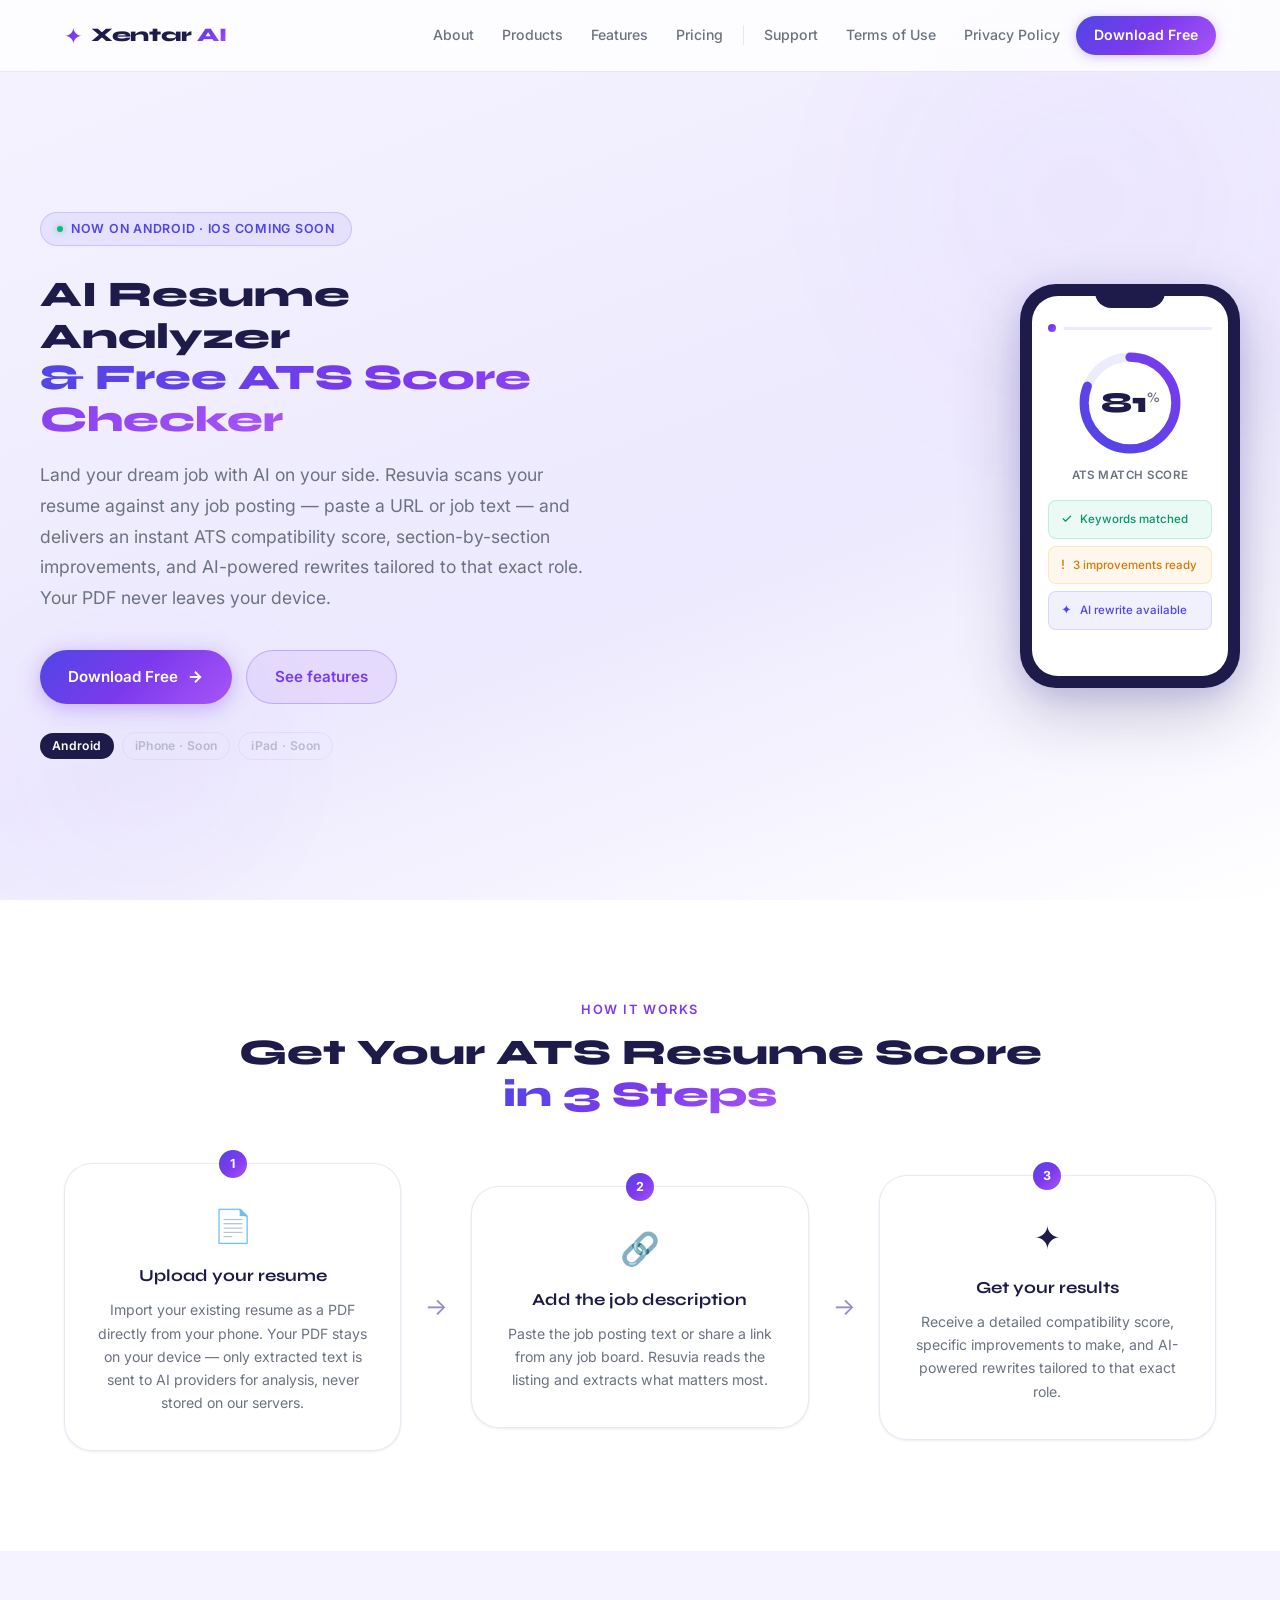
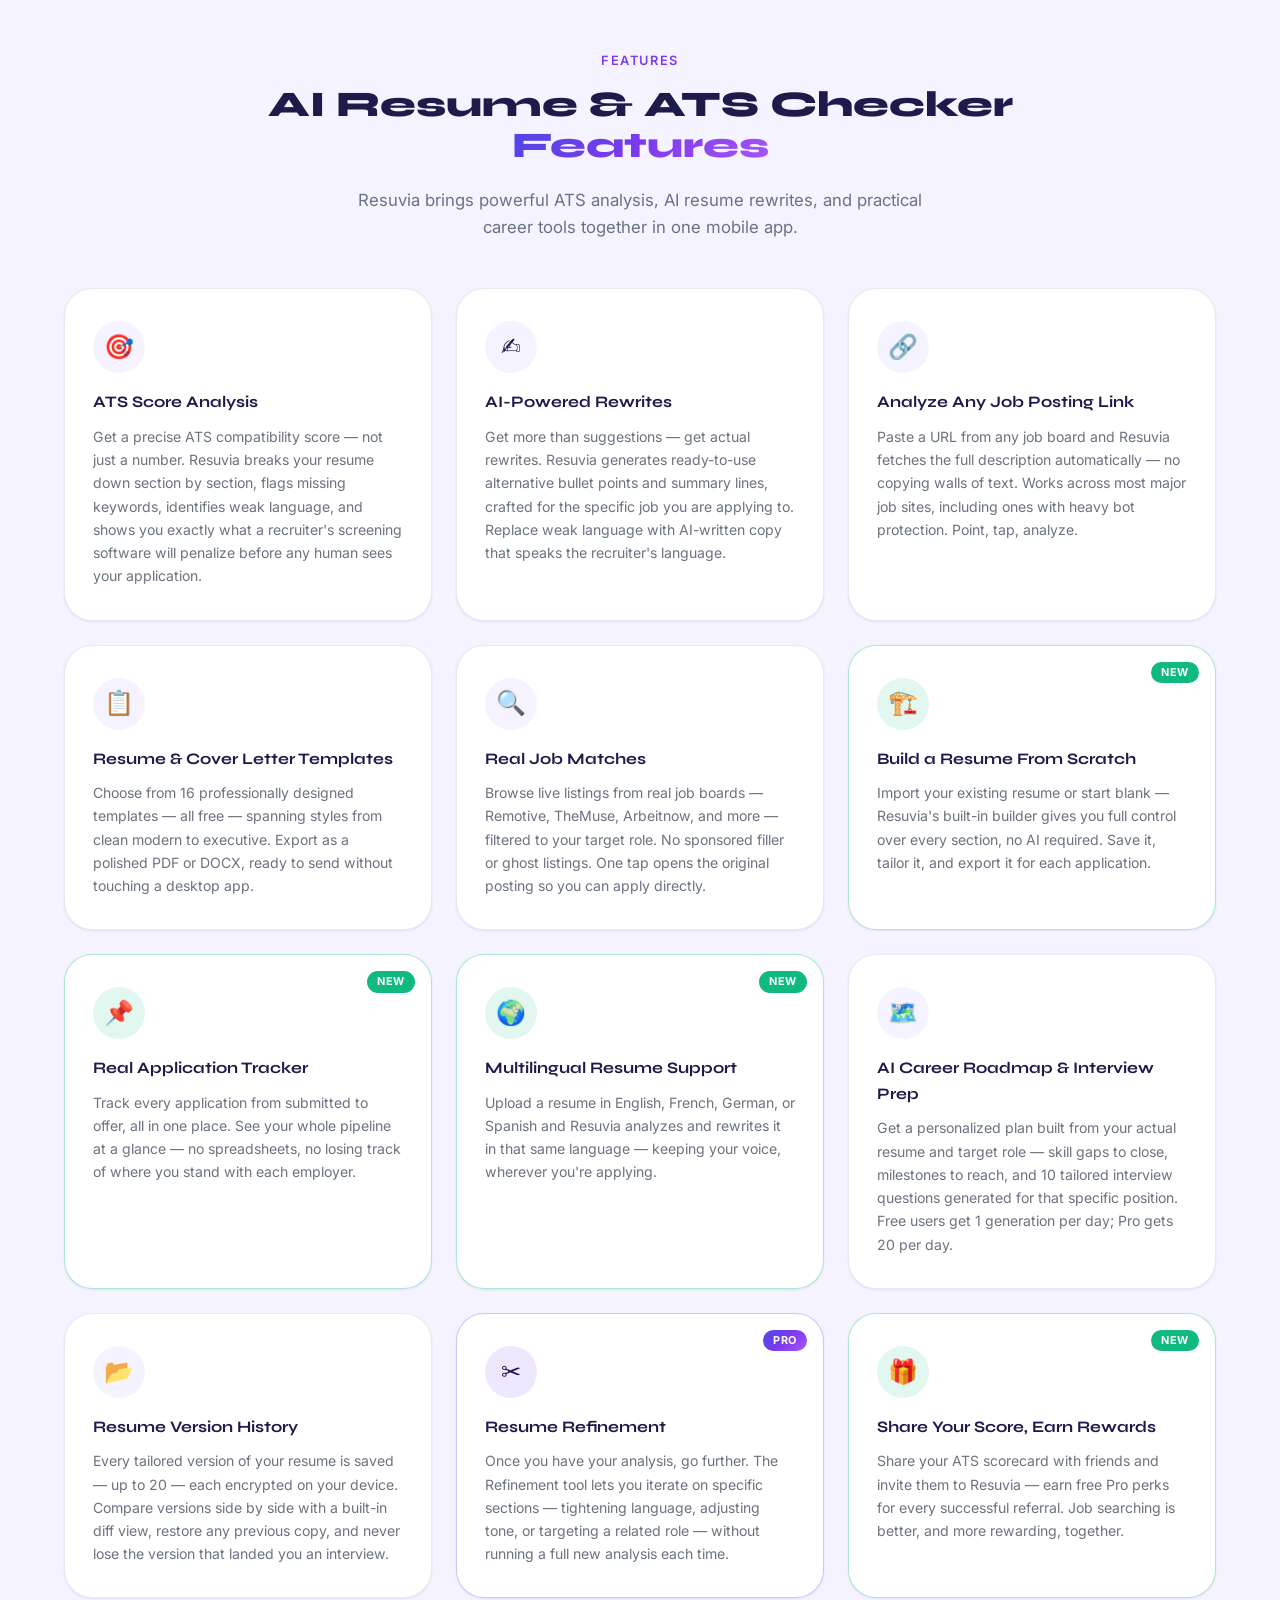
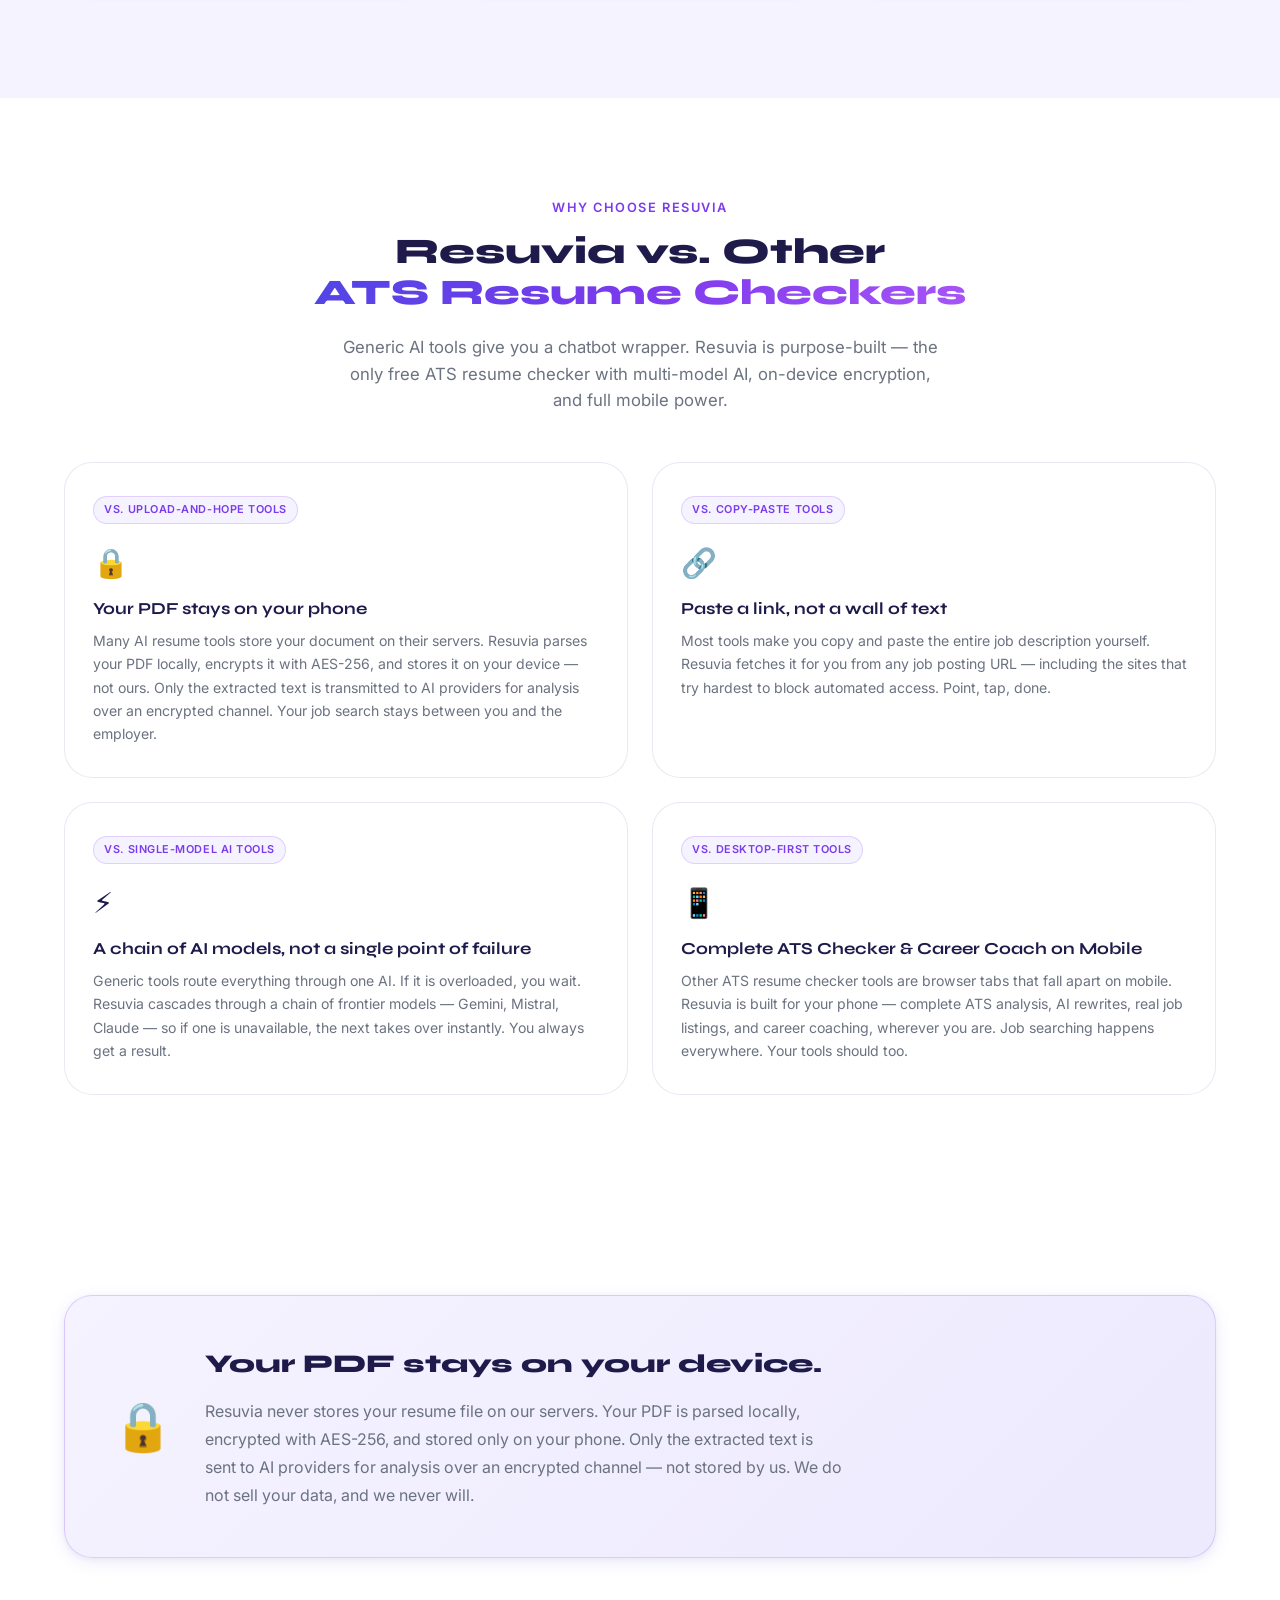
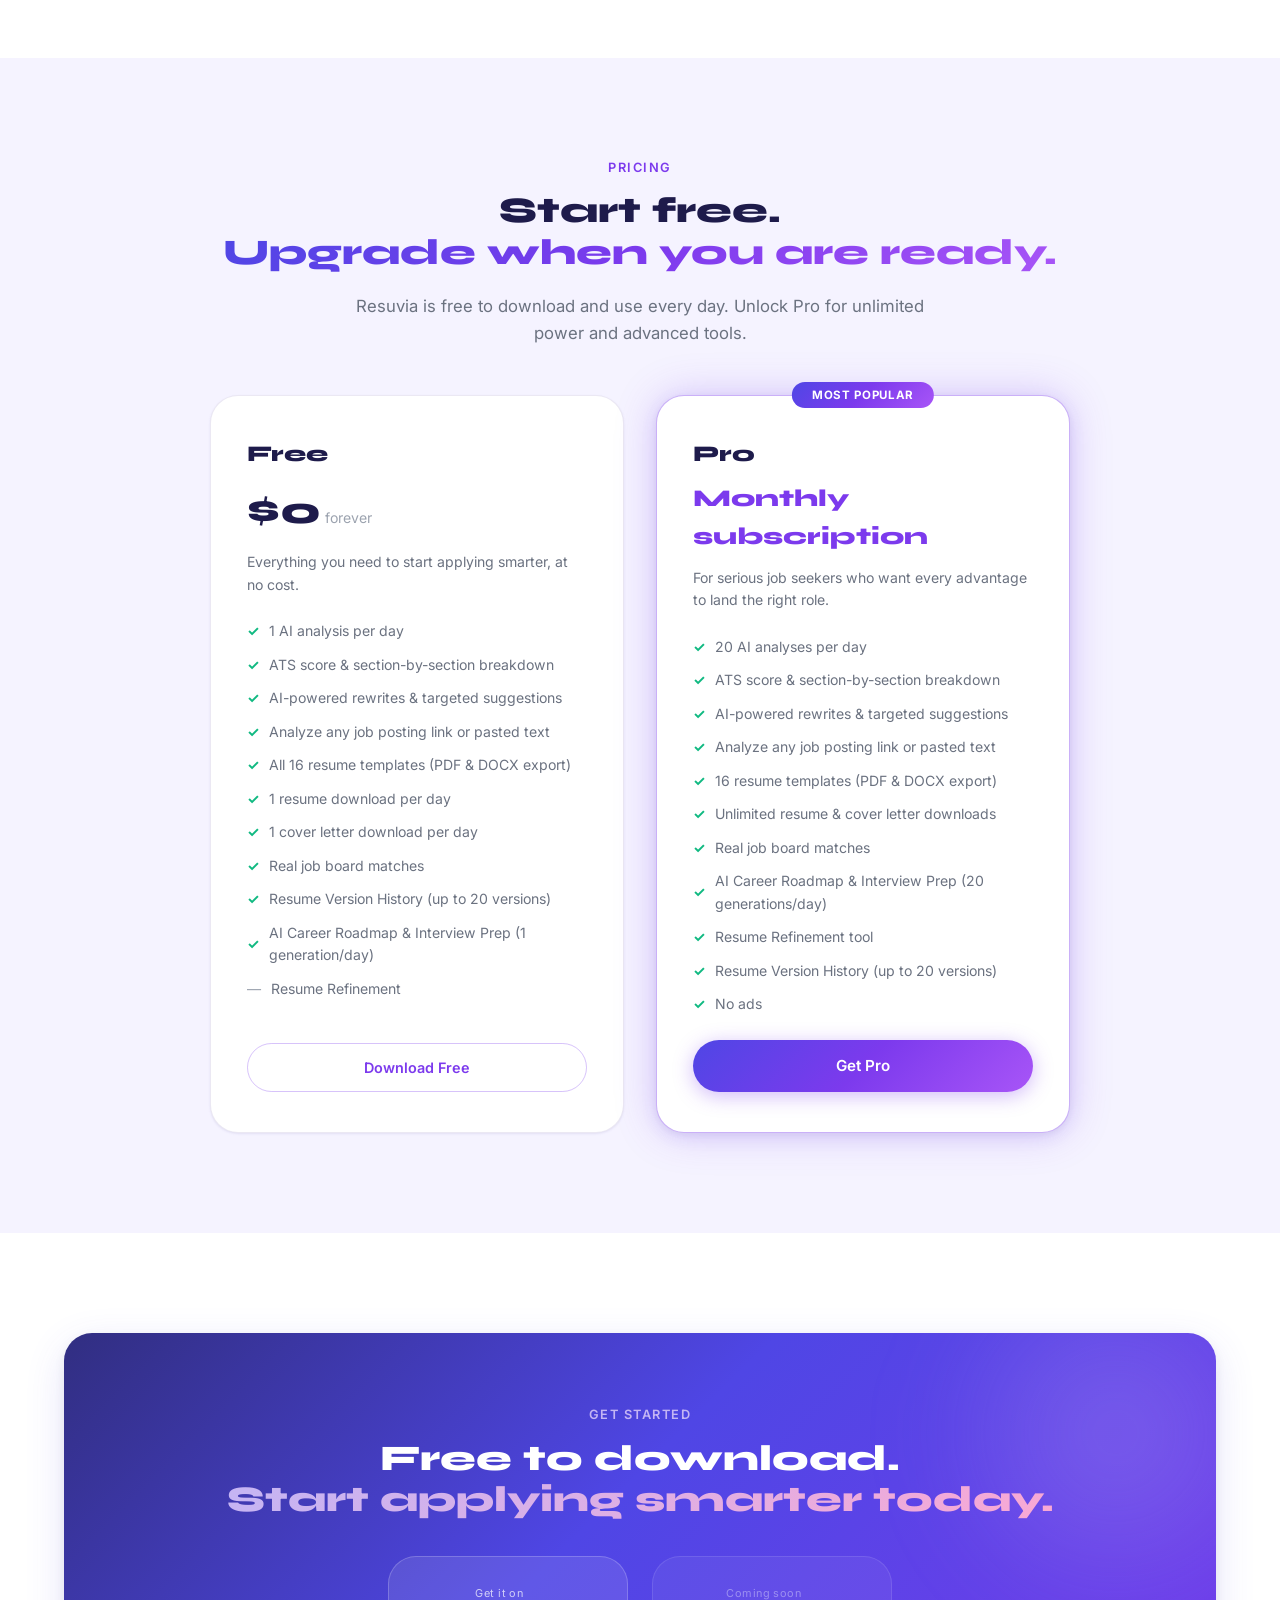
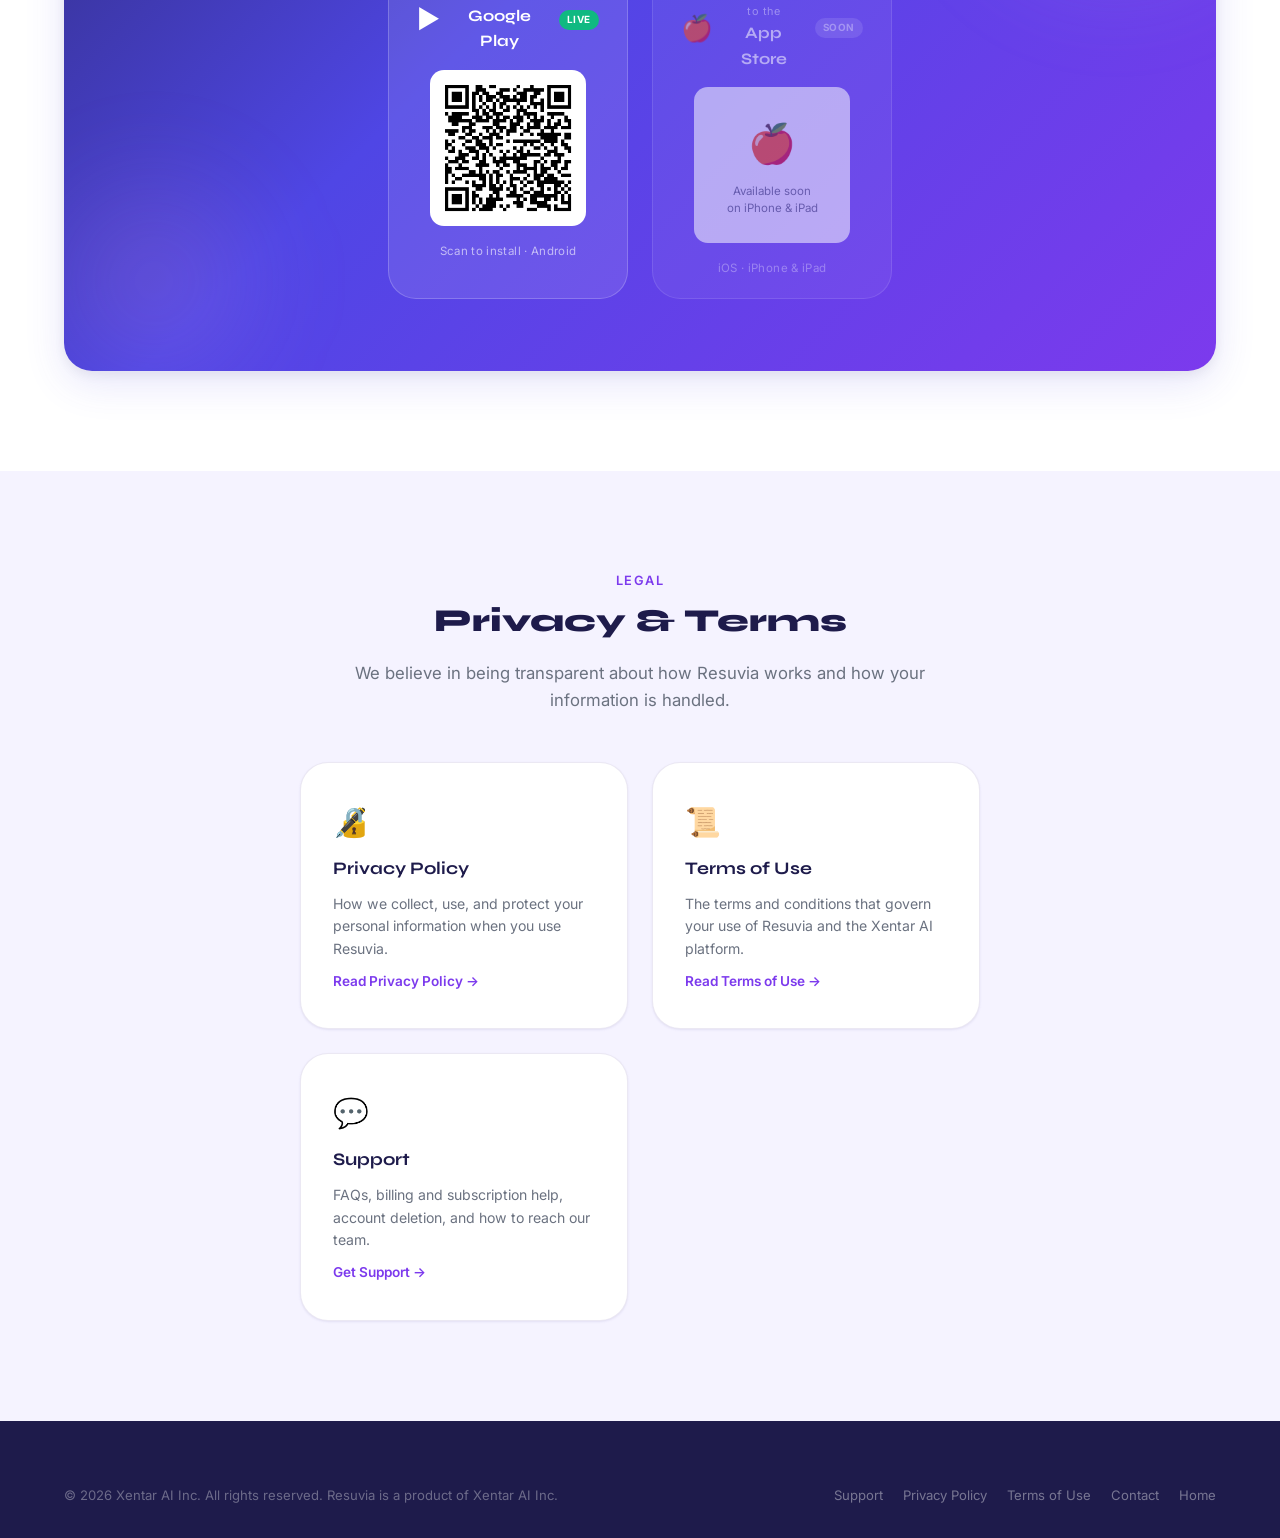
==== commit a26472cd: "docs(resuvia): update site copy for free-tier Career Guide Career Guide + Interview Prep opened to F" ====
--- a/products/resuvia/index.html
+++ b/products/resuvia/index.html
@@ -135,7 +135,7 @@
           "name": "Is Resuvia free?",
           "acceptedAnswer": {
             "@type": "Answer",
-            "text": "Yes. Resuvia is free to download and includes 1 AI analysis per day, ATS score and section-by-section breakdown, AI-powered rewrites, all 16 resume templates with PDF and DOCX export, 1 resume download and 1 cover letter download per day, Resume Version History, and real job board matches. A Pro subscription unlocks 20 analyses per day, unlimited downloads, AI Career Roadmap, Interview Prep, Resume Refinement, and an ad-free experience."
+            "text": "Yes. Resuvia is free to download and includes 1 AI analysis per day, ATS score and section-by-section breakdown, AI-powered rewrites, all 16 resume templates with PDF and DOCX export, 1 resume download and 1 cover letter download per day, Resume Version History, 1 AI Career Roadmap &amp; Interview Prep generation per day, and real job board matches. A Pro subscription unlocks 20 analyses per day, unlimited downloads, 20 AI Career Roadmap &amp; Interview Prep generations per day, Resume Refinement, and an ad-free experience."
           }
         },
         {
@@ -398,15 +398,13 @@
           <p>Upload a resume in English, French, German, or Spanish and Resuvia analyzes and rewrites it in that same language — keeping your voice, wherever you're applying.</p>
         </div>
 
-        <div class="rv-feature-card rv-feat-pro">
-          <div class="rv-pro-badge">Pro</div>
+        <div class="rv-feature-card">
           <div class="rv-feat-icon">🗺️</div>
           <h3>AI Career Roadmap &amp; Interview Prep</h3>
-          <p>Get a personalized plan built from your actual resume and target role — skill gaps to close, milestones to reach, and 10 tailored interview questions generated for that specific position. Not a generic template. A roadmap for your exact situation.</p>
-        </div>
-
-        <div class="rv-feature-card rv-feat-pro">
-          <div class="rv-pro-badge">Pro</div>
+          <p>Get a personalized plan built from your actual resume and target role — skill gaps to close, milestones to reach, and 10 tailored interview questions generated for that specific position. Free users get 1 generation per day; Pro gets 20 per day.</p>
+        </div>
+
+        <div class="rv-feature-card">
           <div class="rv-feat-icon">📂</div>
           <h3>Resume Version History</h3>
           <p>Every tailored version of your resume is saved — up to 20 — each encrypted on your device. Compare versions side by side with a built-in diff view, restore any previous copy, and never lose the version that landed you an interview.</p>
@@ -510,7 +508,7 @@
             <li><span class="rv-check">✓</span> 1 cover letter download per day</li>
             <li><span class="rv-check">✓</span> Real job board matches</li>
             <li><span class="rv-check">✓</span> Resume Version History (up to 20 versions)</li>
-            <li><span class="rv-muted">—</span> AI Career Roadmap &amp; Interview Prep</li>
+            <li><span class="rv-check">✓</span> AI Career Roadmap &amp; Interview Prep (1 generation/day)</li>
             <li><span class="rv-muted">—</span> Resume Refinement</li>
           </ul>
           <a href="#download" class="btn-outline" style="width:100%;text-align:center;justify-content:center;">Download Free</a>
@@ -533,7 +531,7 @@
             <li><span class="rv-check">✓</span> 16 resume templates (PDF &amp; DOCX export)</li>
             <li><span class="rv-check">✓</span> Unlimited resume &amp; cover letter downloads</li>
             <li><span class="rv-check">✓</span> Real job board matches</li>
-            <li><span class="rv-check">✓</span> AI Career Roadmap &amp; Interview Prep (10 Q&amp;A)</li>
+            <li><span class="rv-check">✓</span> AI Career Roadmap &amp; Interview Prep (20 generations/day)</li>
             <li><span class="rv-check">✓</span> Resume Refinement tool</li>
             <li><span class="rv-check">✓</span> Resume Version History (up to 20 versions)</li>
             <li><span class="rv-check">✓</span> No ads</li>
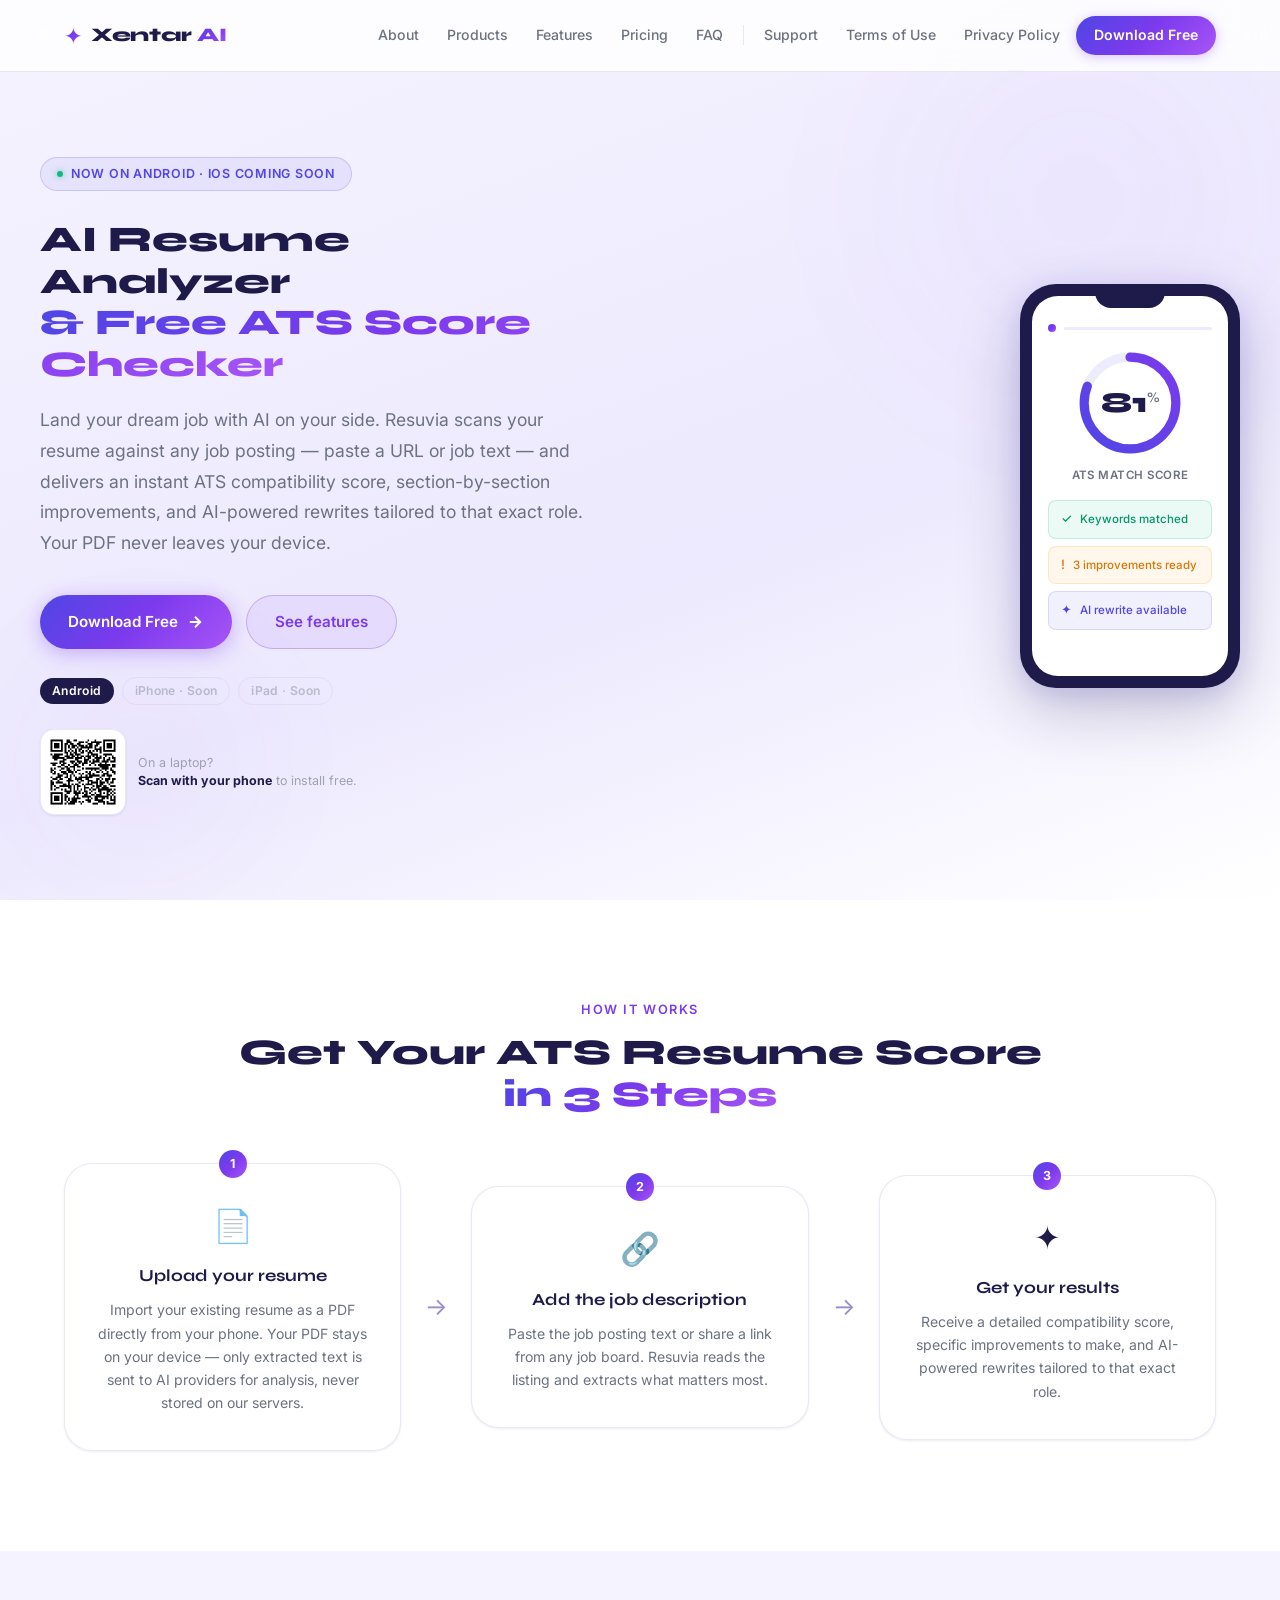
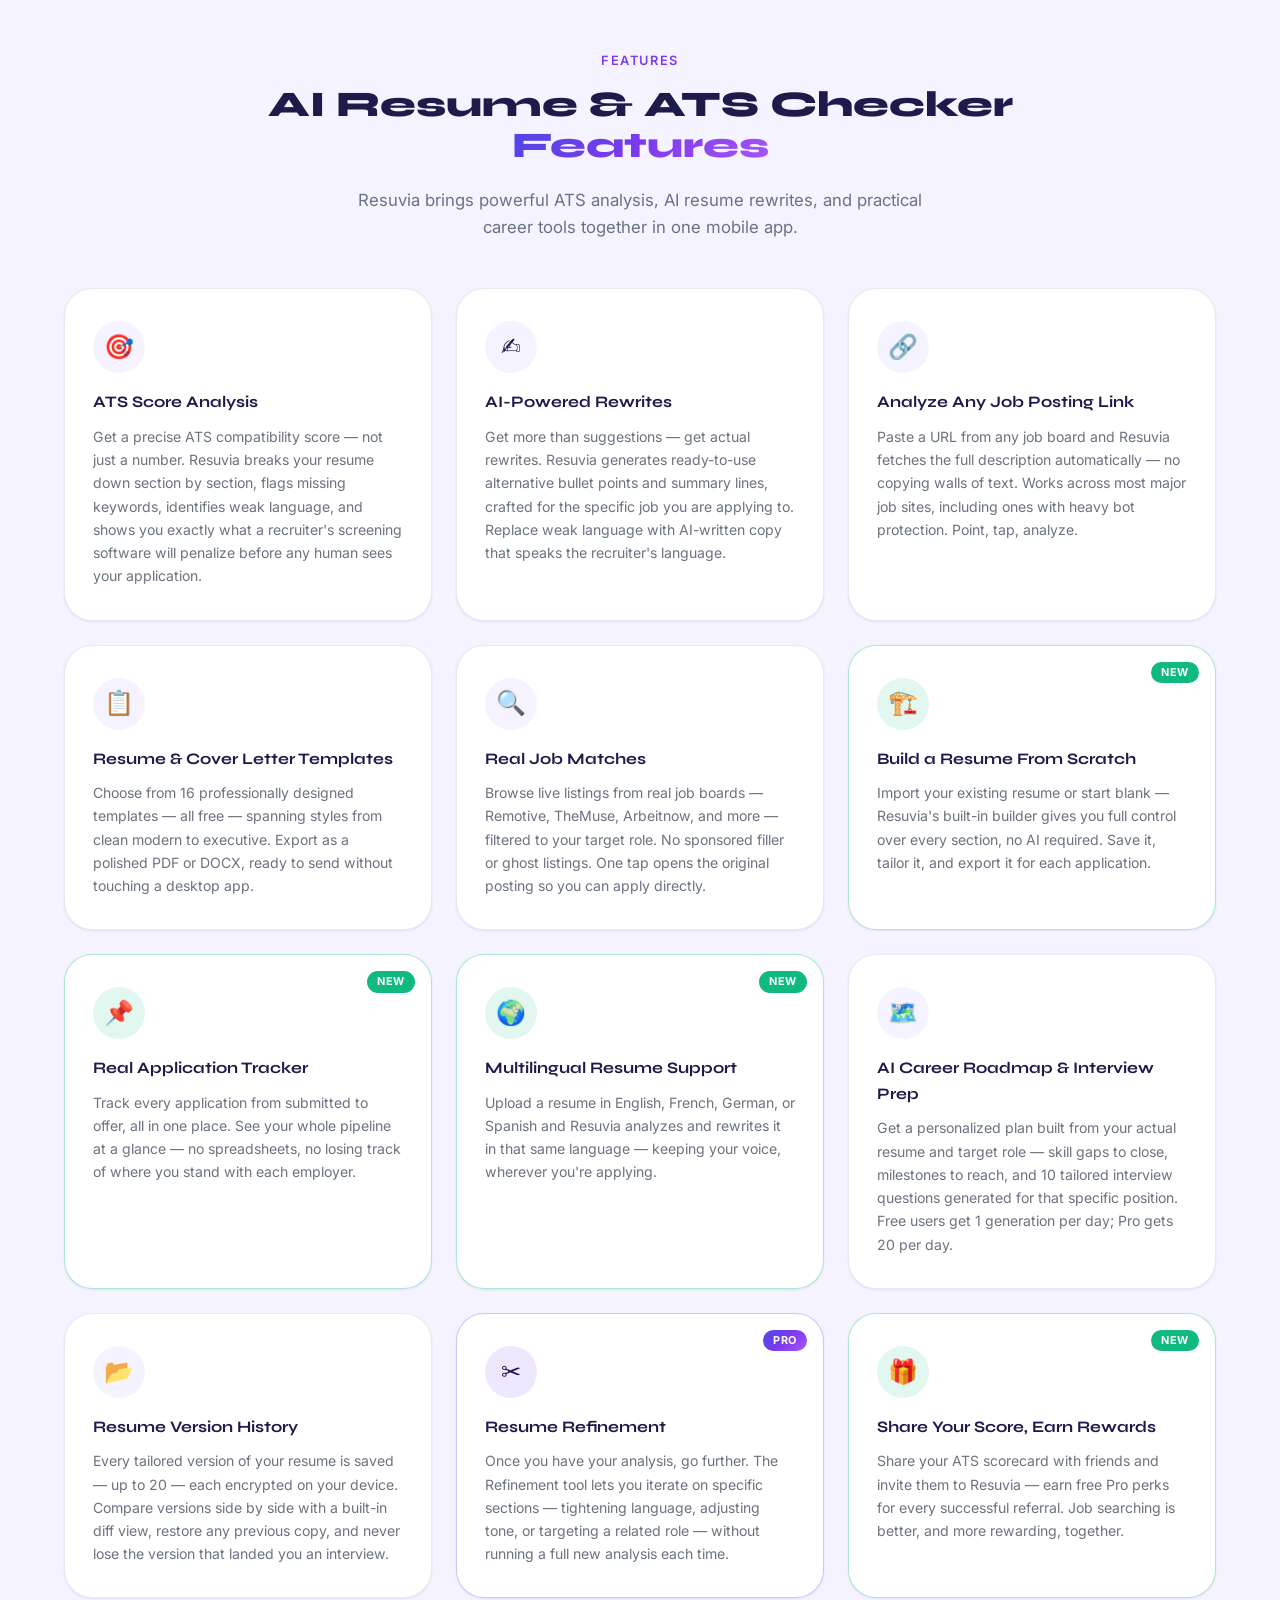
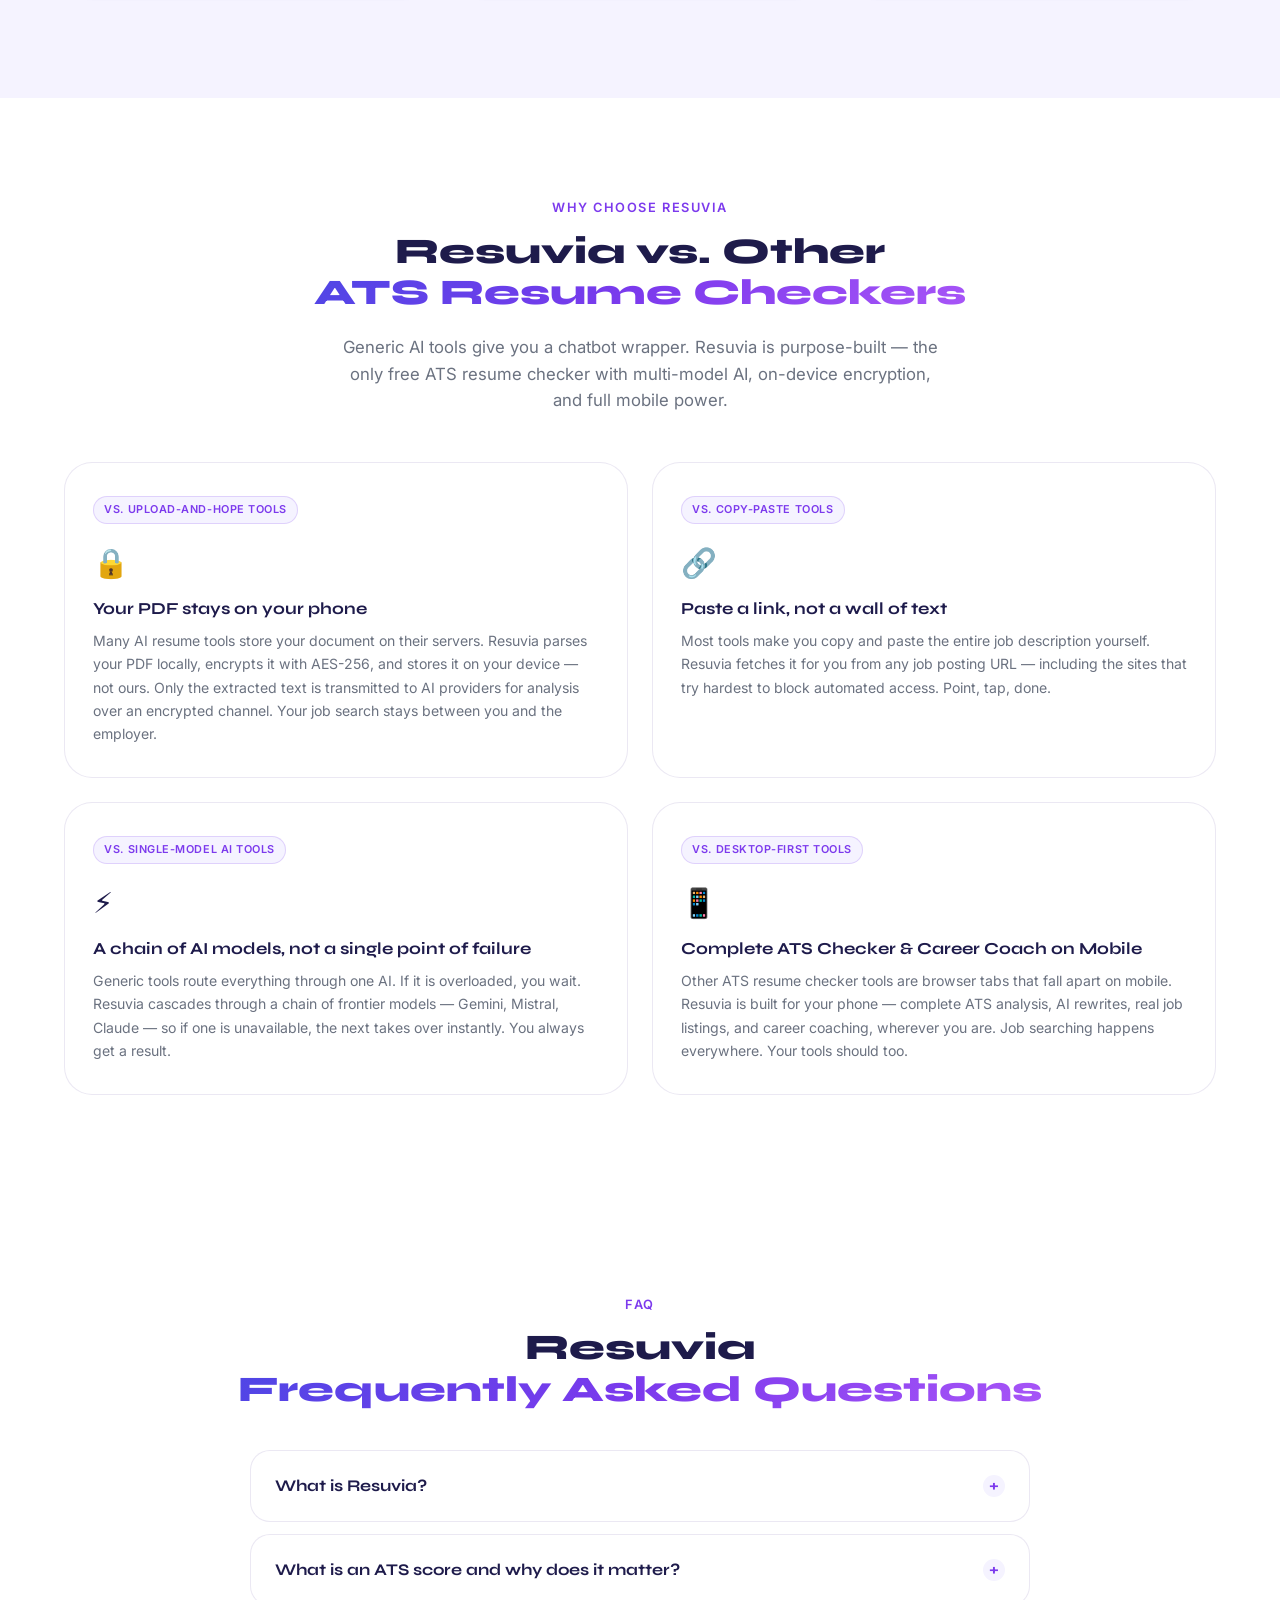
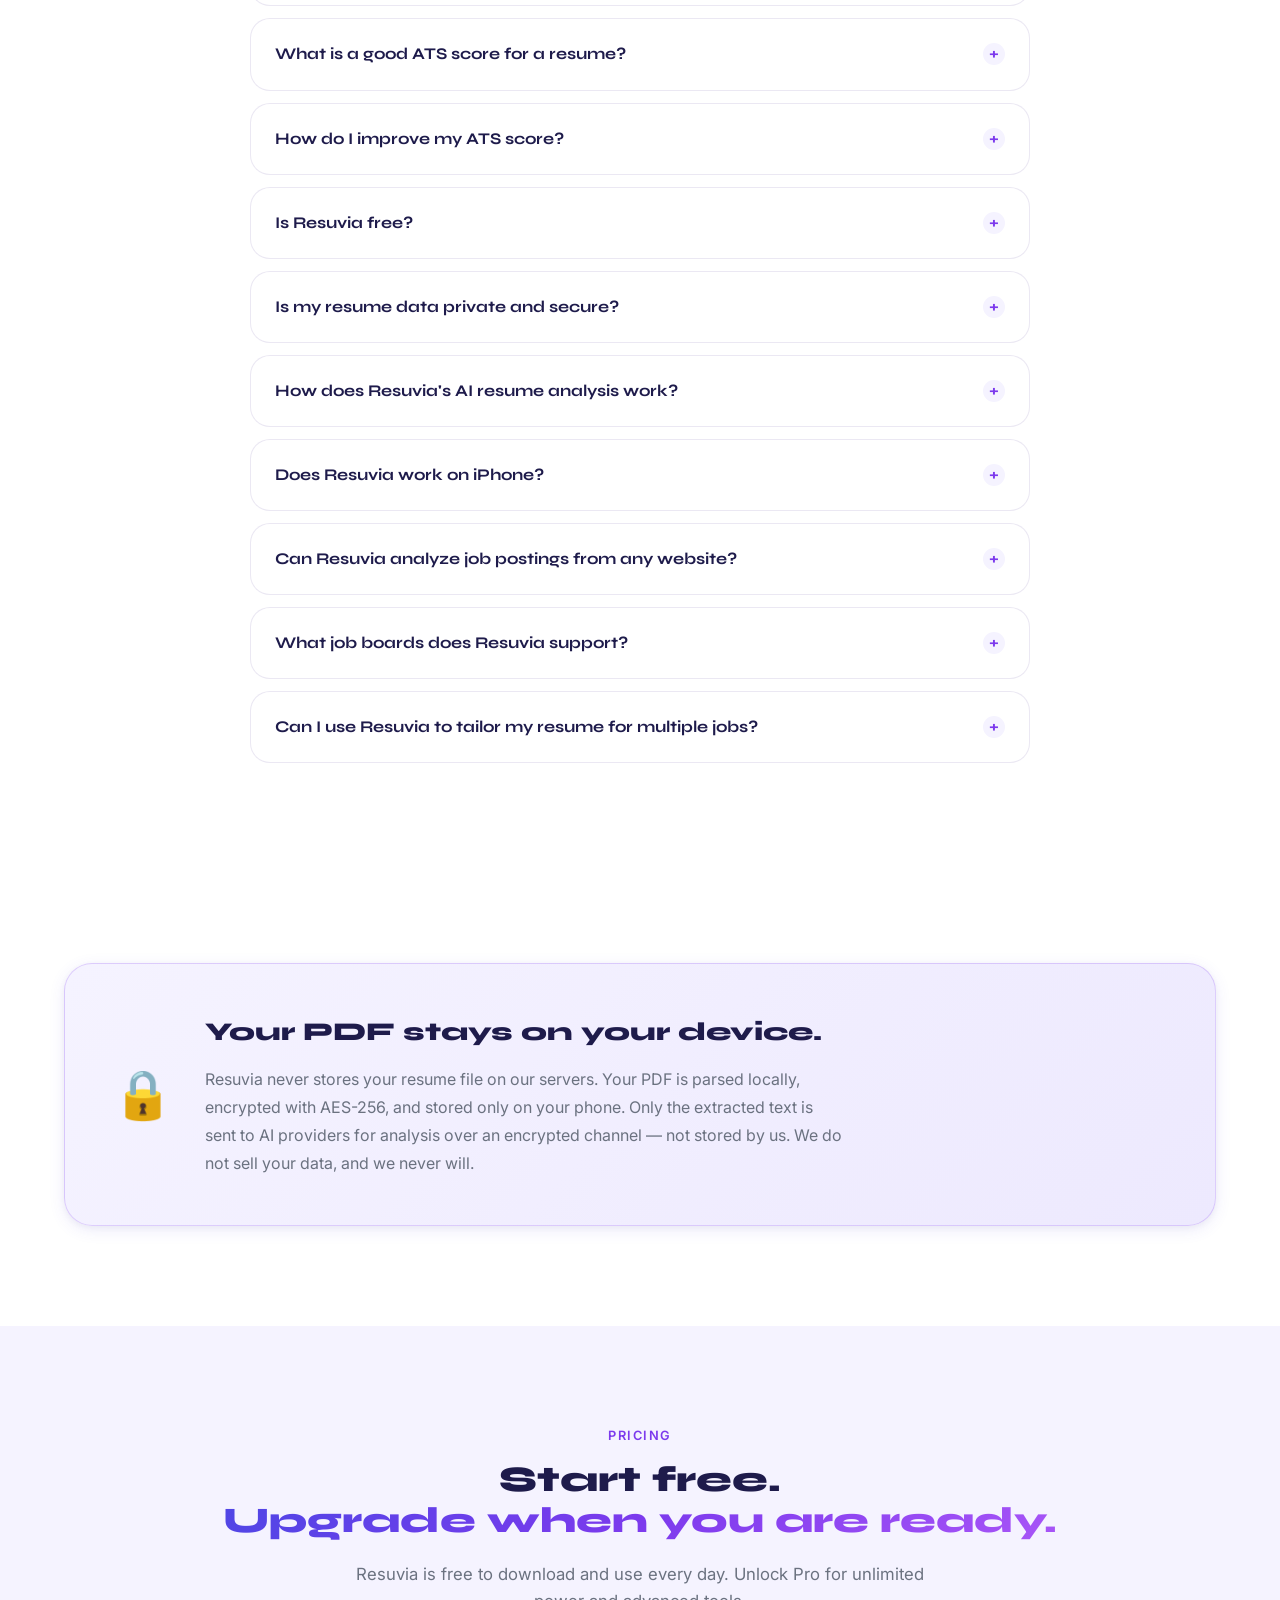
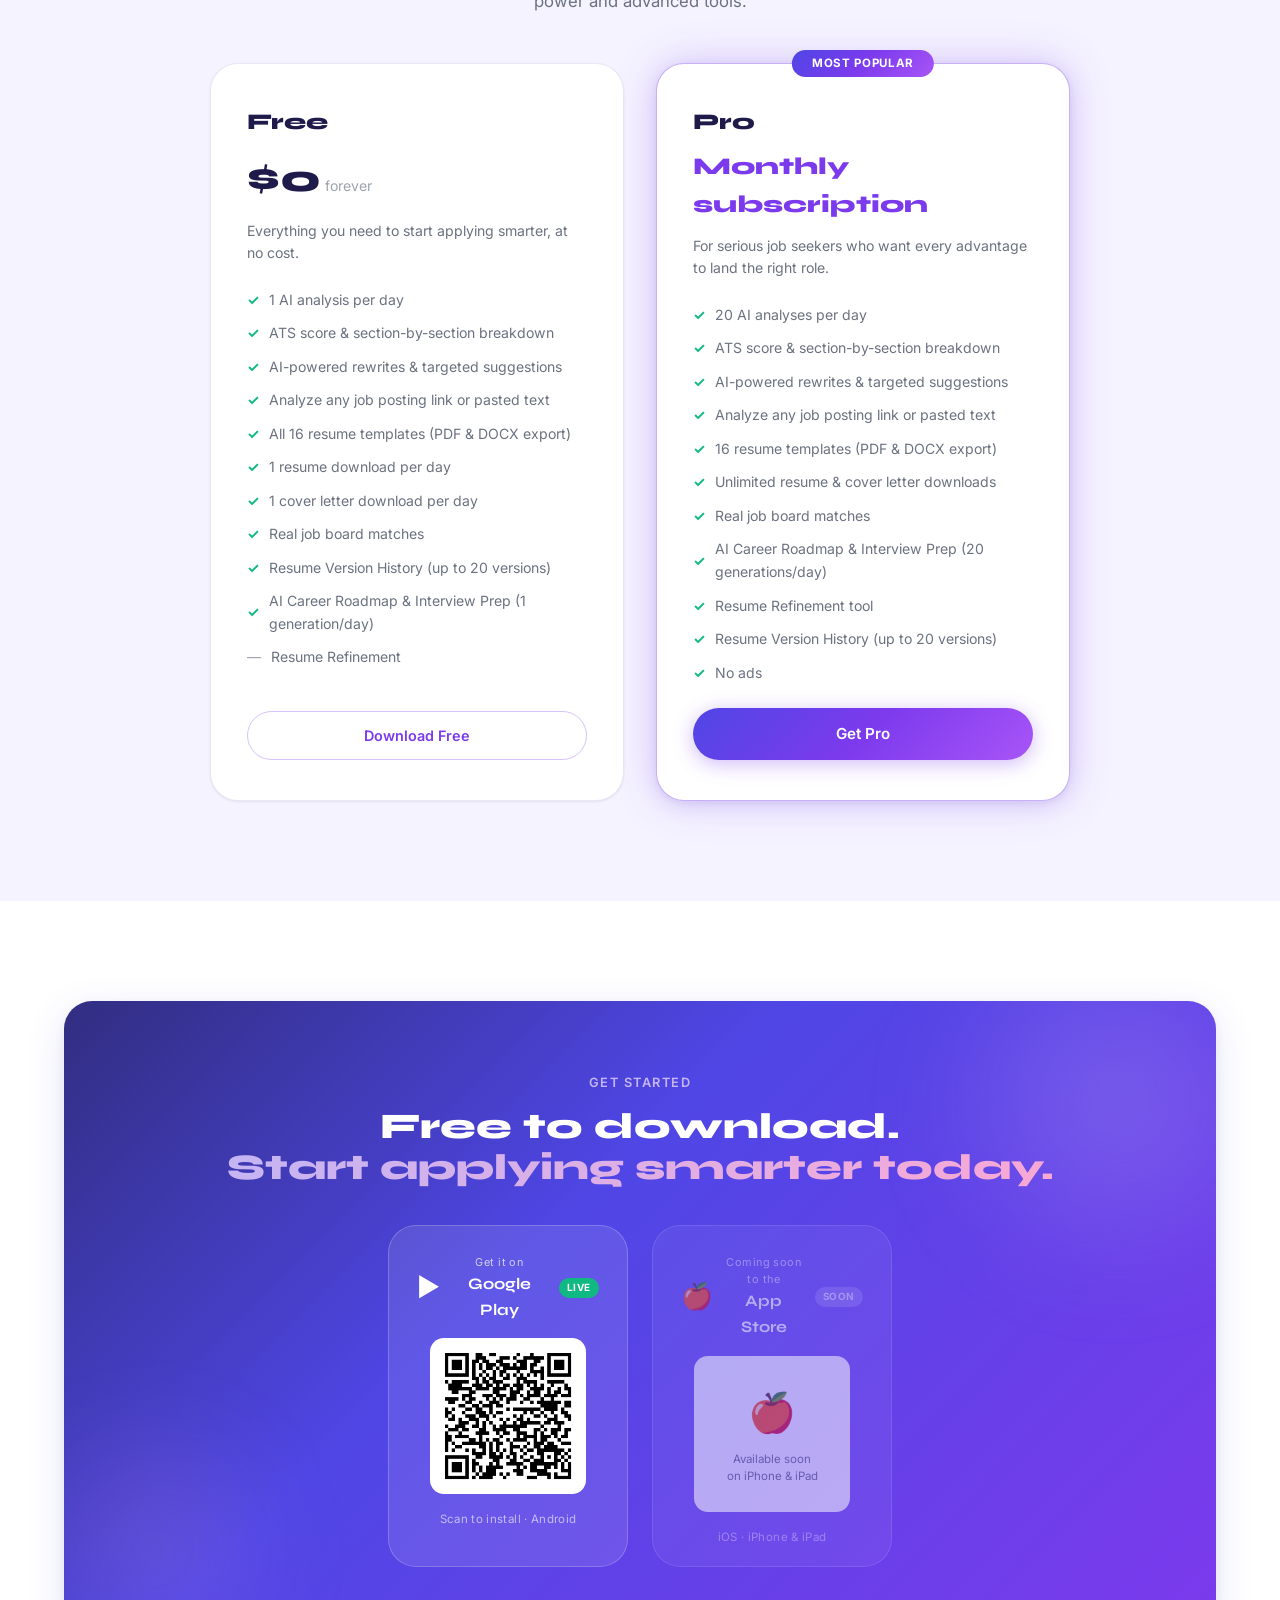
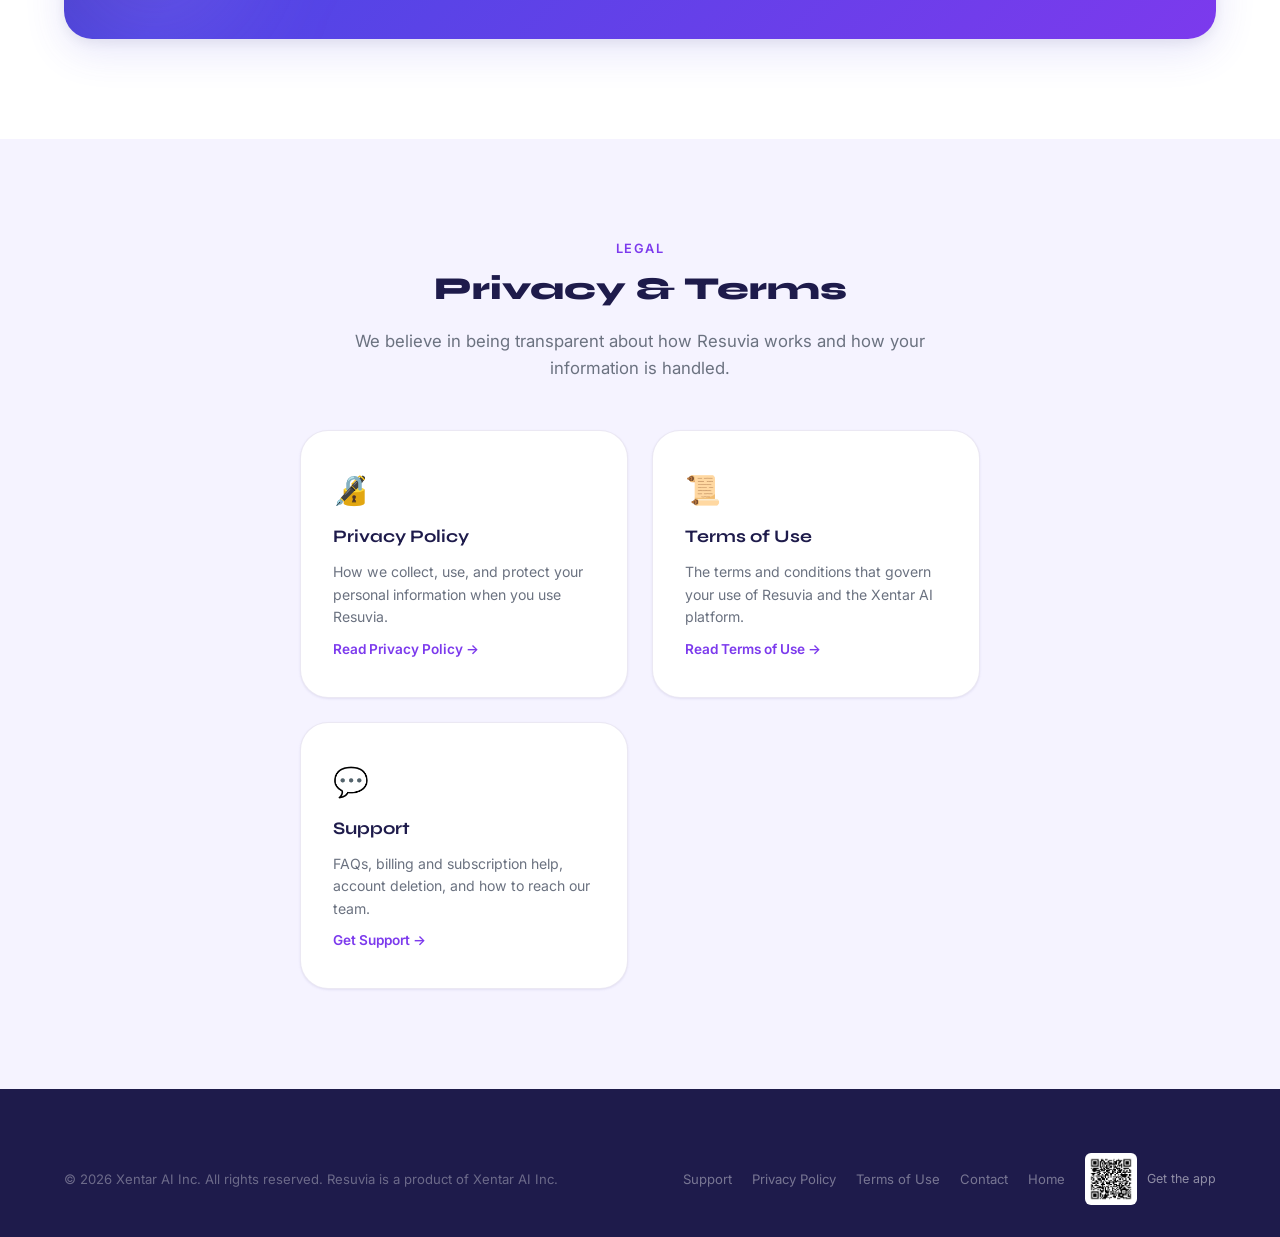
==== commit e3018992: "feat(seo): add og:locale, homepage QR install code, sitemap image tags Rounds out share/SEO metadata" ====
--- a/products/resuvia/index.html
+++ b/products/resuvia/index.html
@@ -12,6 +12,7 @@
 
   <!-- Open Graph -->
   <meta property="og:type" content="website" />
+  <meta property="og:locale" content="en_US" />
   <meta property="og:url" content="https://xentarai.com/products/resuvia/" />
   <meta property="og:title" content="Resuvia — Free AI Resume Analyzer &amp; ATS Score Checker App" />
   <meta property="og:description" content="Free AI resume analyzer &amp; ATS score checker for Android. Upload your resume PDF, paste any job link — get instant ATS score, AI-powered rewrites, and real job matches." />
@@ -39,7 +40,7 @@
       "applicationCategory": "BusinessApplication",
       "applicationSubCategory": "Productivity",
       "operatingSystem": "Android",
-      "softwareVersion": "1.4.0",
+      "softwareVersion": "1.4.1",
       "keywords": "ATS resume checker, AI resume analyzer, resume ATS score, free ATS checker, resume scanner, ATS compatibility, resume keyword checker, job application AI, ATS score checker",
       "offers": {
         "@type": "Offer",
@@ -214,6 +215,7 @@
         <li><a href="../../index.html#products">Products</a></li>
         <li><a href="#features">Features</a></li>
         <li><a href="#pricing">Pricing</a></li>
+        <li><a href="#faq">FAQ</a></li>
         <li class="nav-divider"></li>
         <li><a href="./support.html">Support</a></li>
         <li><a href="./terms.html">Terms of Use</a></li>
@@ -233,6 +235,7 @@
       <li><a href="../../index.html#products" onclick="closeDrawer()">All Products</a></li>
       <li><a href="#features" onclick="closeDrawer()">Features</a></li>
       <li><a href="#pricing" onclick="closeDrawer()">Pricing</a></li>
+      <li><a href="#faq" onclick="closeDrawer()">FAQ</a></li>
       <li class="drawer-divider"></li>
       <li><a href="./support.html" onclick="closeDrawer()">Support</a></li>
       <li><a href="./terms.html" onclick="closeDrawer()">Terms of Use</a></li>
@@ -273,6 +276,12 @@
           <span class="rv-platform-tag">Android</span>
           <span class="rv-platform-tag rv-platform-tag-soon">iPhone · Soon</span>
           <span class="rv-platform-tag rv-platform-tag-soon">iPad · Soon</span>
+        </div>
+        <div class="rv-qr-mini">
+          <div class="rv-qr-mini-wrap">
+            <img src="./images/qr-android.png" alt="QR code to download Resuvia on Google Play" width="72" height="72" loading="lazy" />
+          </div>
+          <p class="rv-qr-mini-text">On a laptop?<br /><strong>Scan with your phone</strong> to install free.</p>
         </div>
       </div>
       <div class="rv-hero-phone">
@@ -468,6 +477,72 @@
     </div>
   </section>
 
+  <!-- FAQ -->
+  <section class="rv-faq section-pad" id="faq">
+    <div class="container">
+      <p class="section-eyebrow center">FAQ</p>
+      <h2 class="section-title center">Resuvia<br /><span class="gradient-text">Frequently Asked Questions</span></h2>
+      <div class="rv-faq-list">
+
+        <details class="rv-faq-item">
+          <summary>What is Resuvia?<span class="rv-faq-plus">+</span></summary>
+          <p>Resuvia is a free AI resume analyzer and ATS score checker for Android. Upload your resume as a PDF, paste or link a job description, and get an instant ATS compatibility score, targeted improvements, and AI-written rewrites tailored to that exact role — all from your phone.</p>
+        </details>
+
+        <details class="rv-faq-item">
+          <summary>What is an ATS score and why does it matter?<span class="rv-faq-plus">+</span></summary>
+          <p>An ATS (Applicant Tracking System) score shows how well your resume matches what a recruiter's automated screening software is looking for. Most large employers use ATS software to filter applications before any human reviews them. A low ATS score means your resume may be rejected before a recruiter ever sees it. Resuvia analyzes your resume against a specific job description and gives you a precise ATS compatibility score along with the exact changes needed to improve it.</p>
+        </details>
+
+        <details class="rv-faq-item">
+          <summary>What is a good ATS score for a resume?<span class="rv-faq-plus">+</span></summary>
+          <p>Most career experts recommend aiming for an ATS score of 80% or higher to be competitive for a role. Scores below 60% indicate significant keyword and formatting gaps that will likely filter your resume out before a recruiter reviews it. Scores between 60–79% are borderline — you may pass some ATS filters but still miss key terms. Resuvia gives you a precise ATS compatibility score and the specific changes needed to push your score above the threshold for each job you target.</p>
+        </details>
+
+        <details class="rv-faq-item">
+          <summary>How do I improve my ATS score?<span class="rv-faq-plus">+</span></summary>
+          <p>To improve your ATS score: (1) Mirror the exact keywords and phrases from the job description in your resume. (2) Use standard section headings like Work Experience, Education, and Skills — ATS software scans for these labels. (3) Avoid tables, columns, graphics, or text boxes that ATS parsers struggle to read. (4) Tailor your resume to each specific role rather than sending a generic version. Resuvia automatically identifies missing keywords, flags ATS-unfriendly formatting, and provides AI-written rewrites optimized for the exact job description you are targeting.</p>
+        </details>
+
+        <details class="rv-faq-item">
+          <summary>Is Resuvia free?<span class="rv-faq-plus">+</span></summary>
+          <p>Yes. Resuvia is free to download and includes 1 AI analysis per day, ATS score and section-by-section breakdown, AI-powered rewrites, all 16 resume templates with PDF and DOCX export, 1 resume download and 1 cover letter download per day, Resume Version History, 1 AI Career Roadmap &amp; Interview Prep generation per day, and real job board matches. A Pro subscription unlocks 20 analyses per day, unlimited downloads, 20 AI Career Roadmap &amp; Interview Prep generations per day, Resume Refinement, and an ad-free experience.</p>
+        </details>
+
+        <details class="rv-faq-item">
+          <summary>Is my resume data private and secure?<span class="rv-faq-plus">+</span></summary>
+          <p>Yes. Resuvia never stores your resume file on our servers. Your PDF is parsed locally on your device, encrypted with AES-256, and stored only on your phone. Only the extracted text is sent to AI providers over an encrypted channel for analysis — your actual PDF file never leaves your device. We do not sell your data.</p>
+        </details>
+
+        <details class="rv-faq-item">
+          <summary>How does Resuvia's AI resume analysis work?<span class="rv-faq-plus">+</span></summary>
+          <p>Upload your resume PDF and provide a job description — either paste the text or share a URL from any job board. Resuvia extracts the key requirements from the job posting, compares them against your resume using a chain of frontier AI models (Gemini, Mistral, Claude), and produces an ATS compatibility score, a section-by-section breakdown of gaps, and AI-written bullet points and summary lines tailored to that specific role.</p>
+        </details>
+
+        <details class="rv-faq-item">
+          <summary>Does Resuvia work on iPhone?<span class="rv-faq-plus">+</span></summary>
+          <p>Resuvia is currently available on Android via Google Play. An iOS version for iPhone and iPad is coming soon. Download the Android version now at the Google Play Store.</p>
+        </details>
+
+        <details class="rv-faq-item">
+          <summary>Can Resuvia analyze job postings from any website?<span class="rv-faq-plus">+</span></summary>
+          <p>Yes. Paste a URL from any job board and Resuvia automatically fetches the full job description. It works across most major job sites including those with heavy bot protection, using a multi-layer approach that includes ATS public APIs, device-side fetch with browser-like headers, and server-side rendering fallbacks.</p>
+        </details>
+
+        <details class="rv-faq-item">
+          <summary>What job boards does Resuvia support?<span class="rv-faq-plus">+</span></summary>
+          <p>Resuvia pulls live job listings from Remotive, TheMuse, and Arbeitnow through direct integrations. You can also paste a job posting URL from any site — including LinkedIn, Indeed, Glassdoor, ZipRecruiter, Lever, Greenhouse, Workday, Ashby, and most major job boards — and Resuvia will automatically fetch the full job description for ATS analysis.</p>
+        </details>
+
+        <details class="rv-faq-item">
+          <summary>Can I use Resuvia to tailor my resume for multiple jobs?<span class="rv-faq-plus">+</span></summary>
+          <p>Yes. Resuvia is designed for repeated use across multiple applications. Free users get 1 AI analysis per day. Pro users get 20 analyses per day, letting you quickly tailor your resume to different job postings. Each analysis produces a fresh ATS score and targeted AI rewrites specific to that role. With Resume Version History (free for signed-in users), every tailored version is saved — up to 20 — so you can compare versions side by side and restore any previous copy.</p>
+        </details>
+
+      </div>
+    </div>
+  </section>
+
   <!-- PRIVACY CALLOUT -->
   <section class="rv-privacy section-pad">
     <div class="container">
@@ -631,14 +706,20 @@
   <!-- FOOTER -->
   <footer class="footer">
     <div class="container">
-      <div class="footer-bottom" style="border-top: none; padding-top: 0;">
+      <div class="footer-bottom" style="border-top: none; padding-top: 0; align-items: center;">
         <p>&copy; 2026 Xentar AI Inc. All rights reserved. Resuvia is a product of Xentar AI Inc.</p>
-        <div style="display: flex; gap: 20px; flex-wrap: wrap;">
+        <div style="display: flex; gap: 20px; flex-wrap: wrap; align-items: center;">
           <a href="./support.html" style="color: rgba(255,255,255,0.4); text-decoration: none; font-size: 0.82rem;">Support</a>
           <a href="./privacy.html" style="color: rgba(255,255,255,0.4); text-decoration: none; font-size: 0.82rem;">Privacy Policy</a>
           <a href="./terms.html" style="color: rgba(255,255,255,0.4); text-decoration: none; font-size: 0.82rem;">Terms of Use</a>
           <a href="../../pages/contact.html" style="color: rgba(255,255,255,0.4); text-decoration: none; font-size: 0.82rem;">Contact</a>
           <a href="../../index.html" style="color: rgba(255,255,255,0.4); text-decoration: none; font-size: 0.82rem;">Home</a>
+          <div class="rv-footer-qr">
+            <div class="rv-footer-qr-wrap">
+              <img src="./images/qr-android.png" alt="QR code to download Resuvia on Google Play" width="44" height="44" loading="lazy" />
+            </div>
+            <span>Get the app</span>
+          </div>
         </div>
       </div>
     </div>
--- a/style.css
+++ b/style.css
@@ -845,14 +845,31 @@
   font-size: 0.78rem;
   font-weight: 600;
 }
-.product-actions { display: flex; gap: 14px; flex-wrap: wrap; }
+.product-actions { display: flex; gap: 14px; flex-wrap: wrap; align-items: center; }
 .case-study-note { font-size: 0.88rem; color: var(--text-muted); margin: -8px 0 20px; }
 .case-study-note a { color: var(--violet); text-decoration: underline; text-underline-offset: 2px; }
 .case-study-note a:hover { color: var(--violet-dark); }
+.product-qr {
+  display: flex;
+  align-items: center;
+  gap: 10px;
+  margin-left: 4px;
+}
+.product-qr-wrap {
+  background: #fff;
+  border: 1.5px solid var(--border);
+  border-radius: var(--radius-md);
+  padding: 5px;
+  box-shadow: var(--shadow-sm);
+  flex-shrink: 0;
+}
+.product-qr-wrap img { display: block; border-radius: 3px; }
+.product-qr span { font-size: 0.78rem; color: var(--text-muted); line-height: 1.35; }
 @media (max-width: 640px) {
   .product-card { padding: 32px 24px; }
   .product-name { font-size: 1.7rem; }
   .product-icon { width: 52px; height: 52px; font-size: 1.5rem; }
   .product-actions { flex-direction: column; }
   .product-actions a { justify-content: center; }
-}
+  .product-qr { display: none; }
+}
--- a/products/resuvia/resuvia.css
+++ b/products/resuvia/resuvia.css
@@ -525,6 +525,91 @@
 .rv-legal-card h3 { font-family: var(--font-display); font-size: 1.1rem; font-weight: 700; color: var(--text-primary); }
 .rv-legal-card p { font-size: 0.88rem; color: var(--text-secondary); line-height: 1.6; }
 .rv-legal-link { font-size: 0.85rem; font-weight: 600; color: var(--violet); margin-top: auto; }
+
+/* FAQ ACCORDION */
+.rv-faq-list {
+  max-width: 780px;
+  margin: 40px auto 0;
+  display: flex;
+  flex-direction: column;
+  gap: 12px;
+}
+.rv-faq-item {
+  background: var(--surface);
+  border: 1.5px solid var(--border);
+  border-radius: var(--radius-lg);
+  padding: 4px 24px;
+  transition: border-color 0.2s, box-shadow 0.2s;
+}
+.rv-faq-item[open] { border-color: var(--border-strong); box-shadow: var(--shadow-sm); }
+.rv-faq-item summary {
+  list-style: none;
+  cursor: pointer;
+  padding: 18px 0;
+  font-family: var(--font-display);
+  font-weight: 700;
+  font-size: 1.02rem;
+  color: var(--text-primary);
+  display: flex;
+  align-items: center;
+  justify-content: space-between;
+  gap: 16px;
+}
+.rv-faq-item summary::-webkit-details-marker { display: none; }
+.rv-faq-plus {
+  flex-shrink: 0;
+  width: 22px; height: 22px;
+  border-radius: 50%;
+  background: var(--lavender-ultra);
+  color: var(--violet);
+  display: flex;
+  align-items: center;
+  justify-content: center;
+  font-size: 1.1rem;
+  font-weight: 700;
+  transition: transform 0.2s;
+}
+.rv-faq-item[open] .rv-faq-plus { transform: rotate(45deg); }
+.rv-faq-item p {
+  font-size: 0.92rem;
+  line-height: 1.7;
+  color: var(--text-secondary);
+  padding-bottom: 20px;
+  margin: 0;
+}
+
+/* QR MINI VARIANTS (hero + footer) */
+.rv-qr-mini {
+  display: flex;
+  align-items: center;
+  gap: 12px;
+  margin-top: 24px;
+}
+.rv-qr-mini-wrap {
+  background: #fff;
+  border-radius: var(--radius-md);
+  padding: 6px;
+  box-shadow: var(--shadow-sm);
+  border: 1.5px solid var(--border);
+  flex-shrink: 0;
+}
+.rv-qr-mini-wrap img { display: block; border-radius: 3px; }
+.rv-qr-mini-text { font-size: 0.78rem; line-height: 1.4; color: var(--text-muted); }
+.rv-qr-mini-text strong { color: var(--text-primary); font-weight: 700; }
+
+.rv-footer-qr {
+  display: flex;
+  align-items: center;
+  gap: 10px;
+}
+.rv-footer-qr-wrap {
+  background: #fff;
+  border-radius: 6px;
+  padding: 4px;
+  flex-shrink: 0;
+}
+.rv-footer-qr-wrap img { display: block; border-radius: 2px; }
+.rv-footer-qr span { font-size: 0.78rem; color: rgba(255,255,255,0.5); }
 
 /* RESPONSIVE */
 @media (max-width: 1024px) {
@@ -546,6 +631,11 @@
   .rv-phone-frame { width: 180px; }
   .rv-store-cards { flex-direction: column; align-items: center; }
   .rv-store-card { width: 100%; max-width: 300px; }
+  .rv-qr-mini { display: none; }
+  .rv-faq-item summary { font-size: 0.94rem; }
+}
+@media (max-width: 480px) {
+  .rv-footer-qr { display: none; }
 }
 @media (max-width: 480px) {
   .rv-hero-actions { flex-direction: column; }
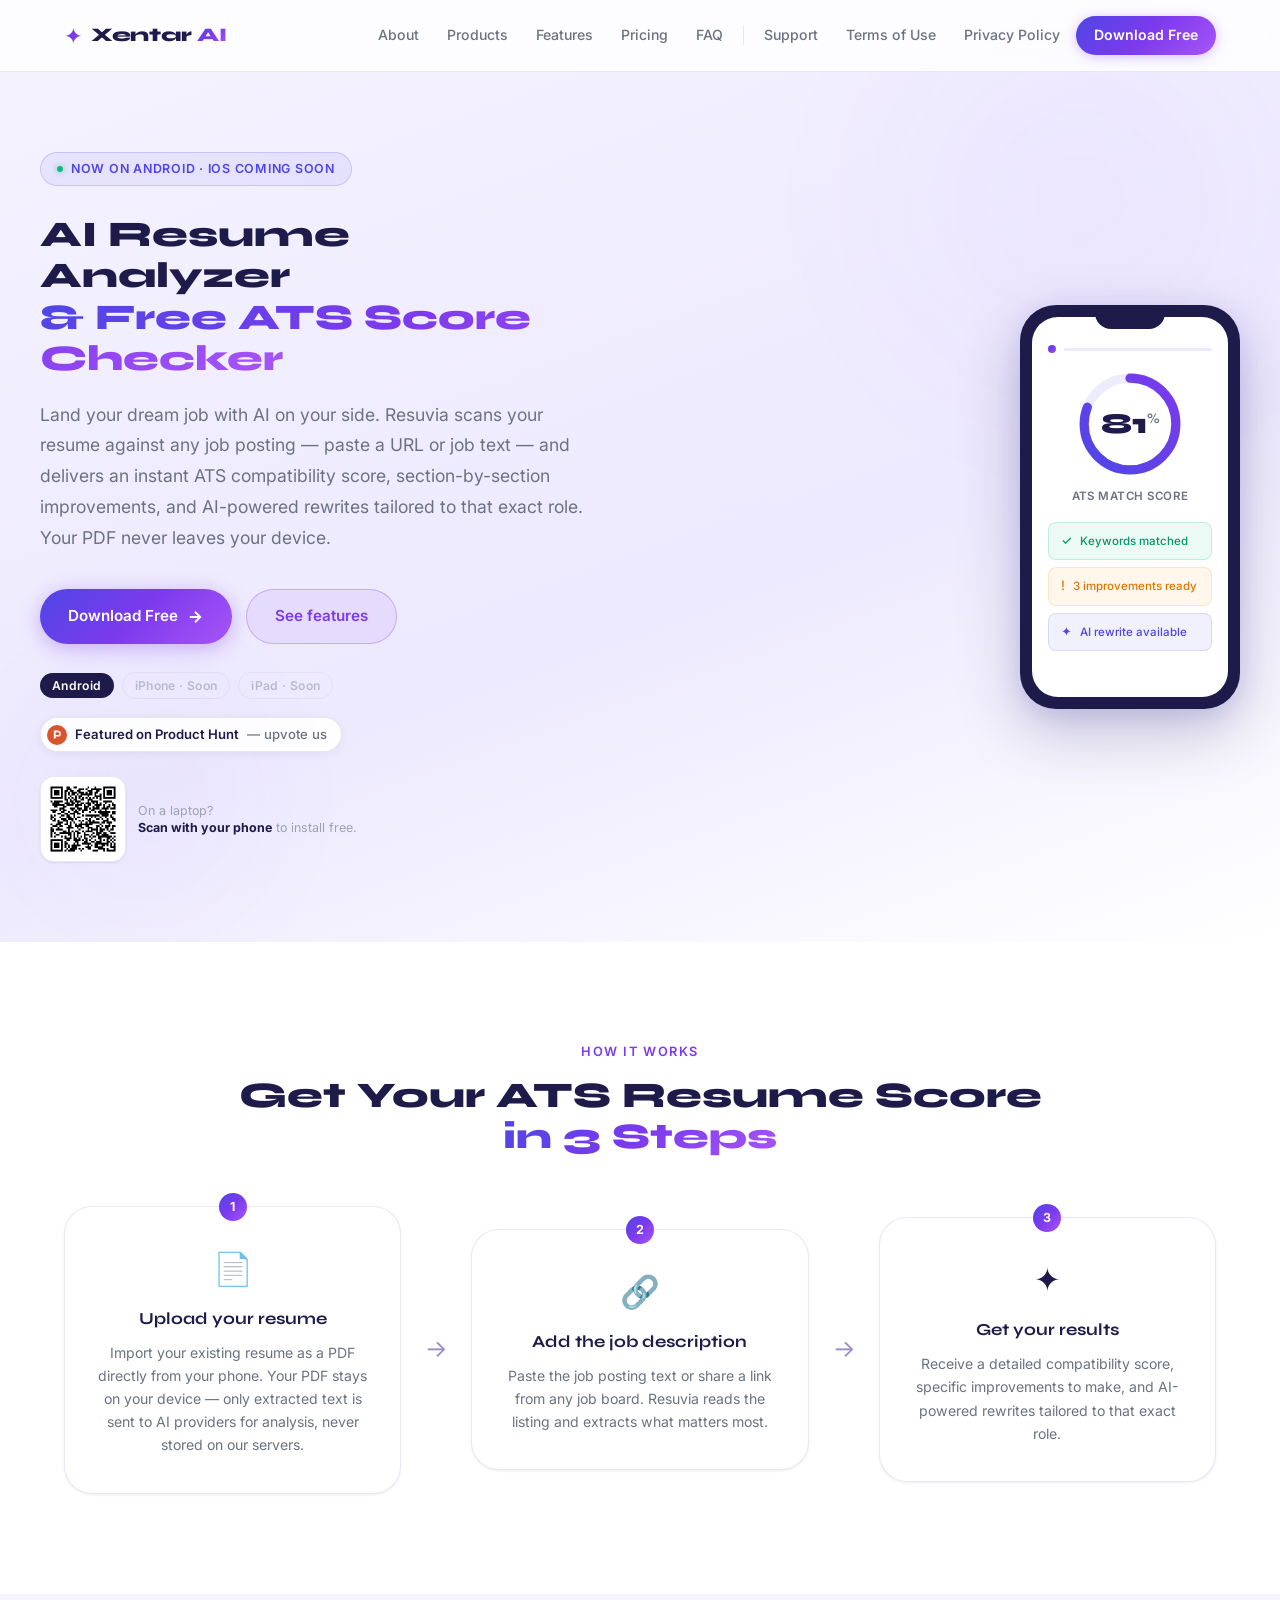
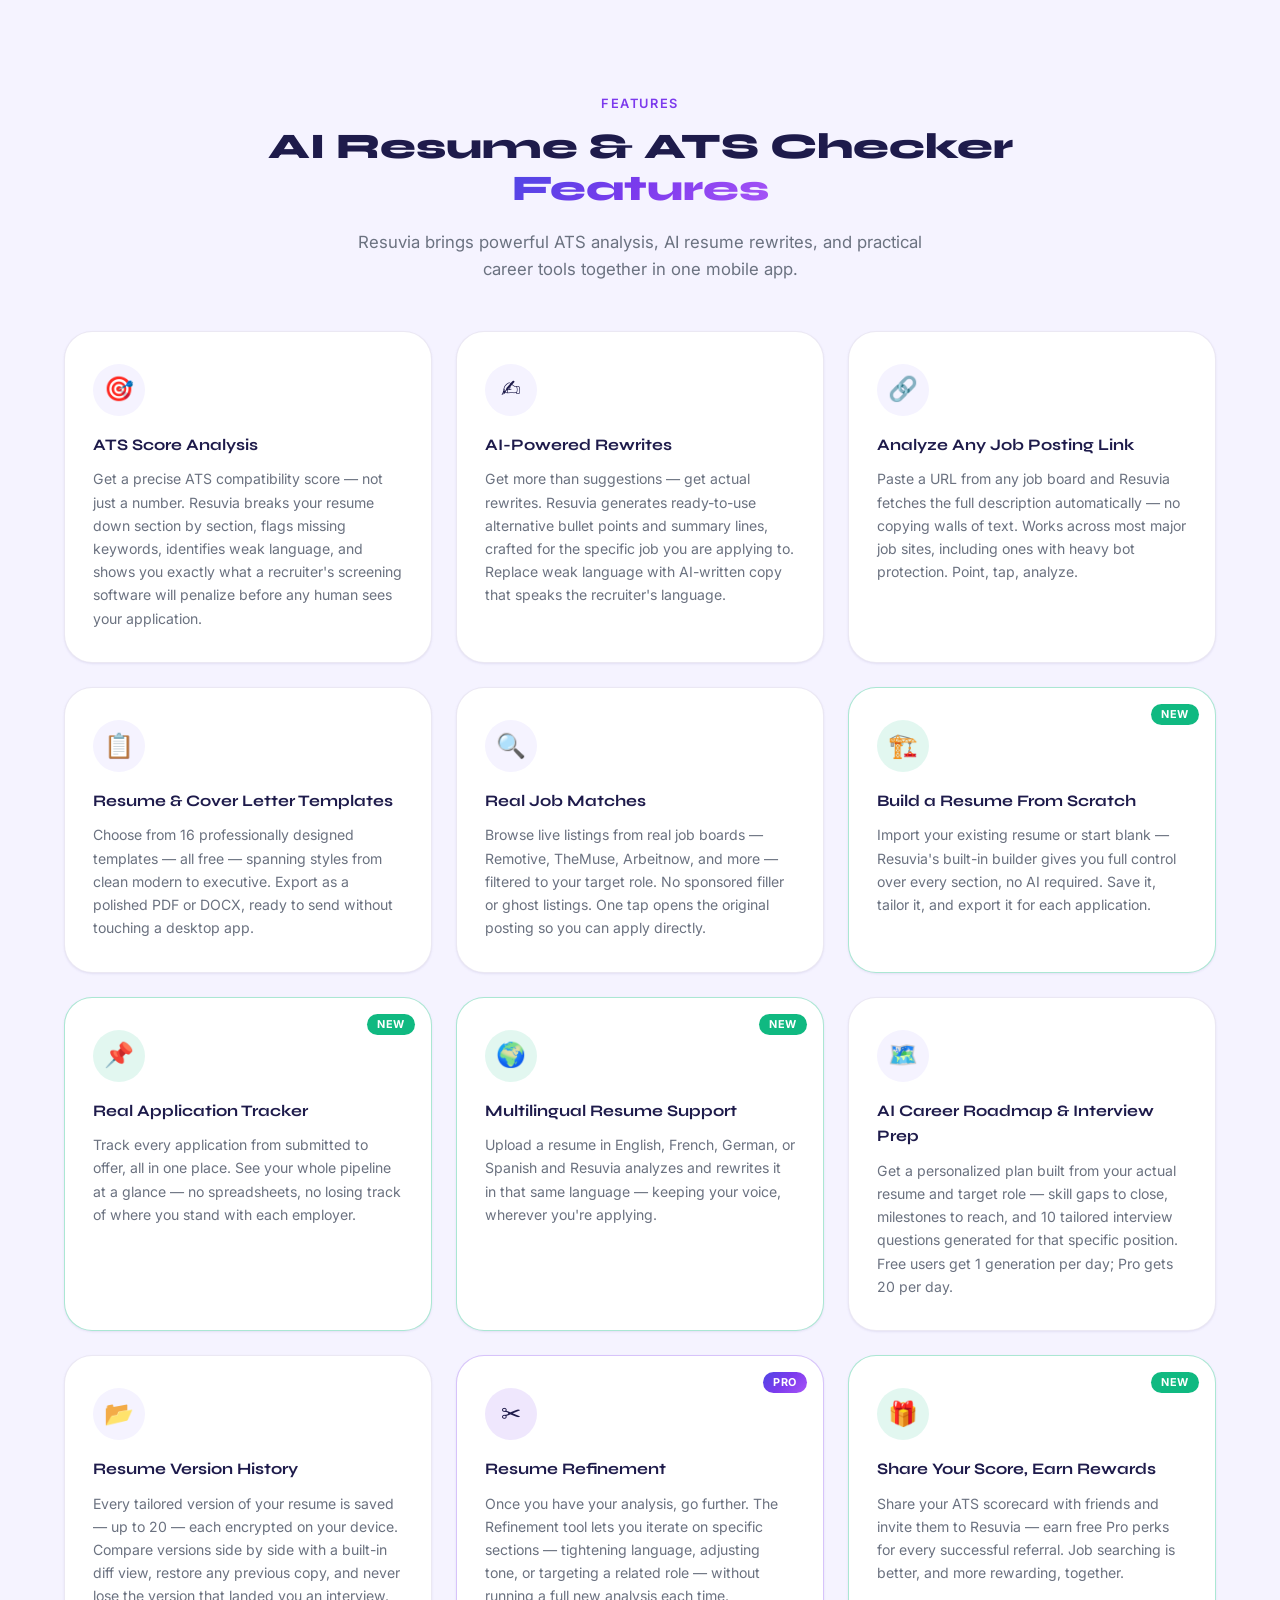
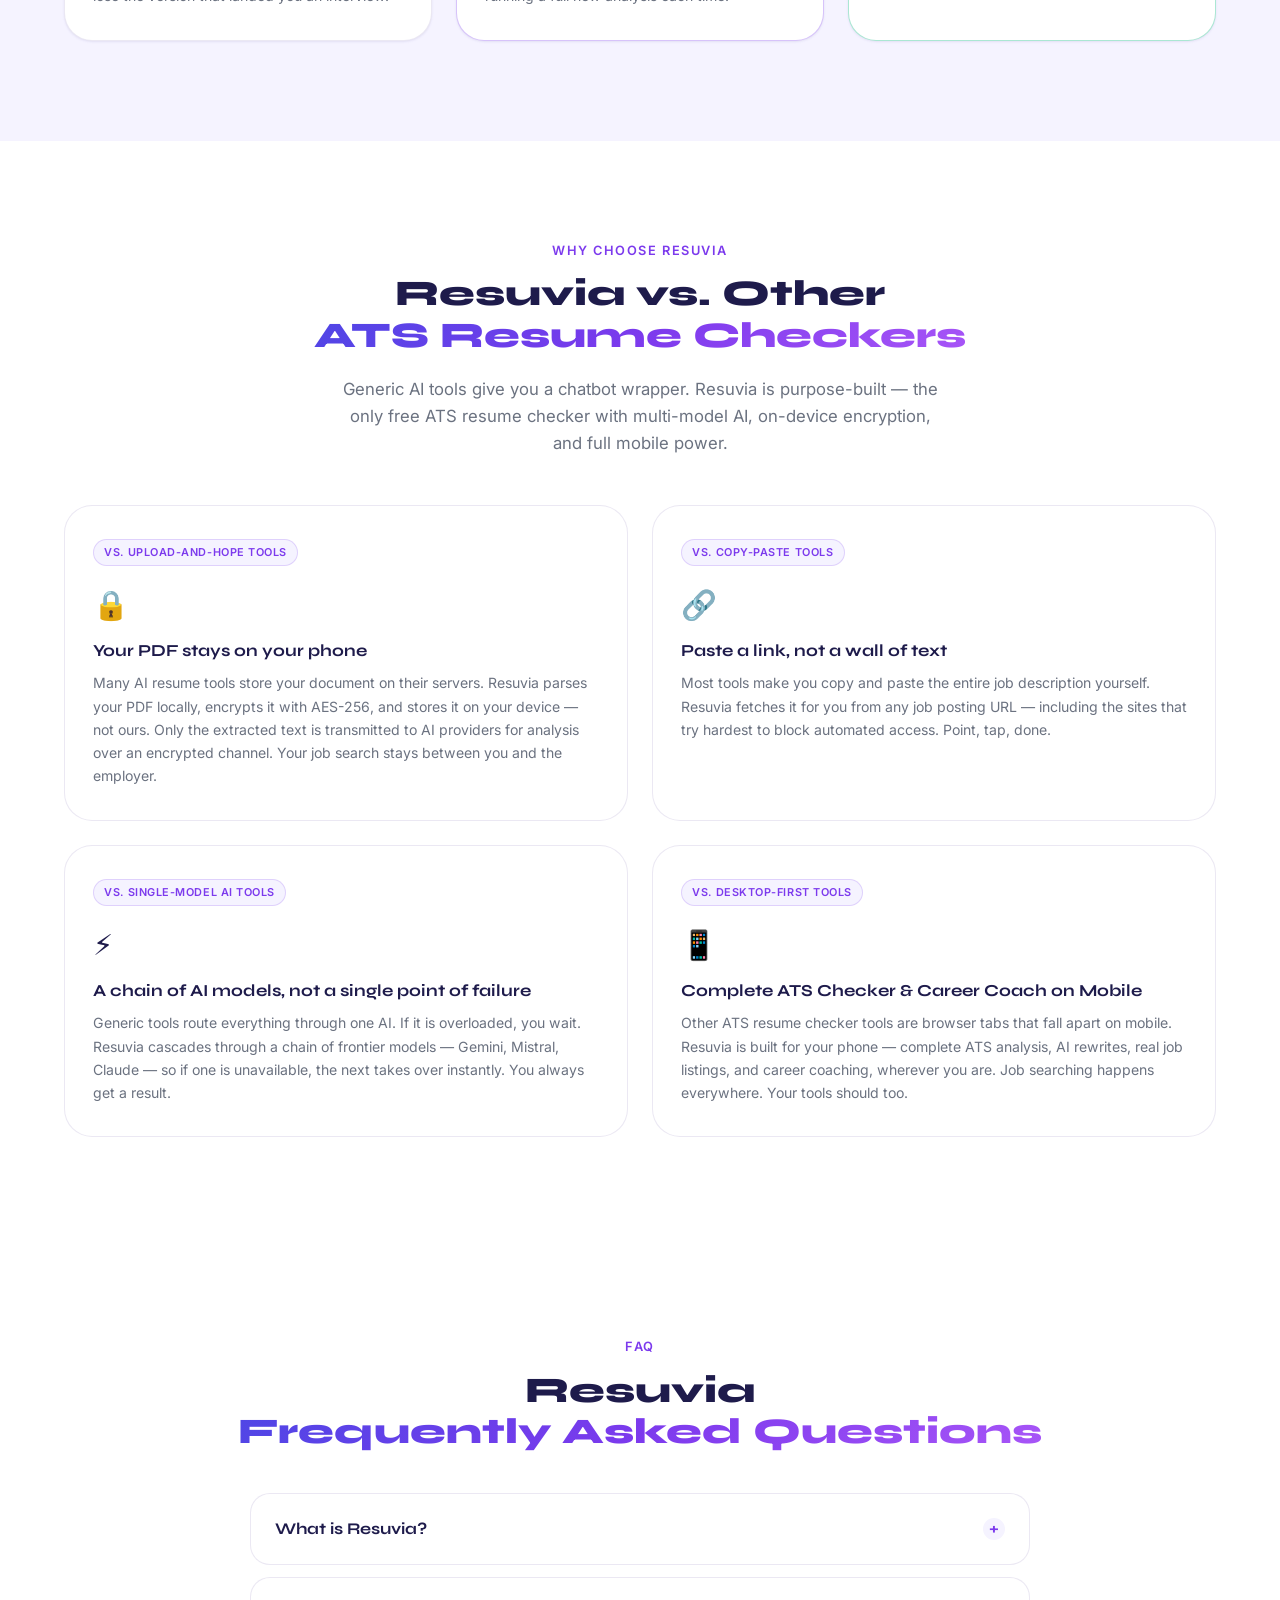
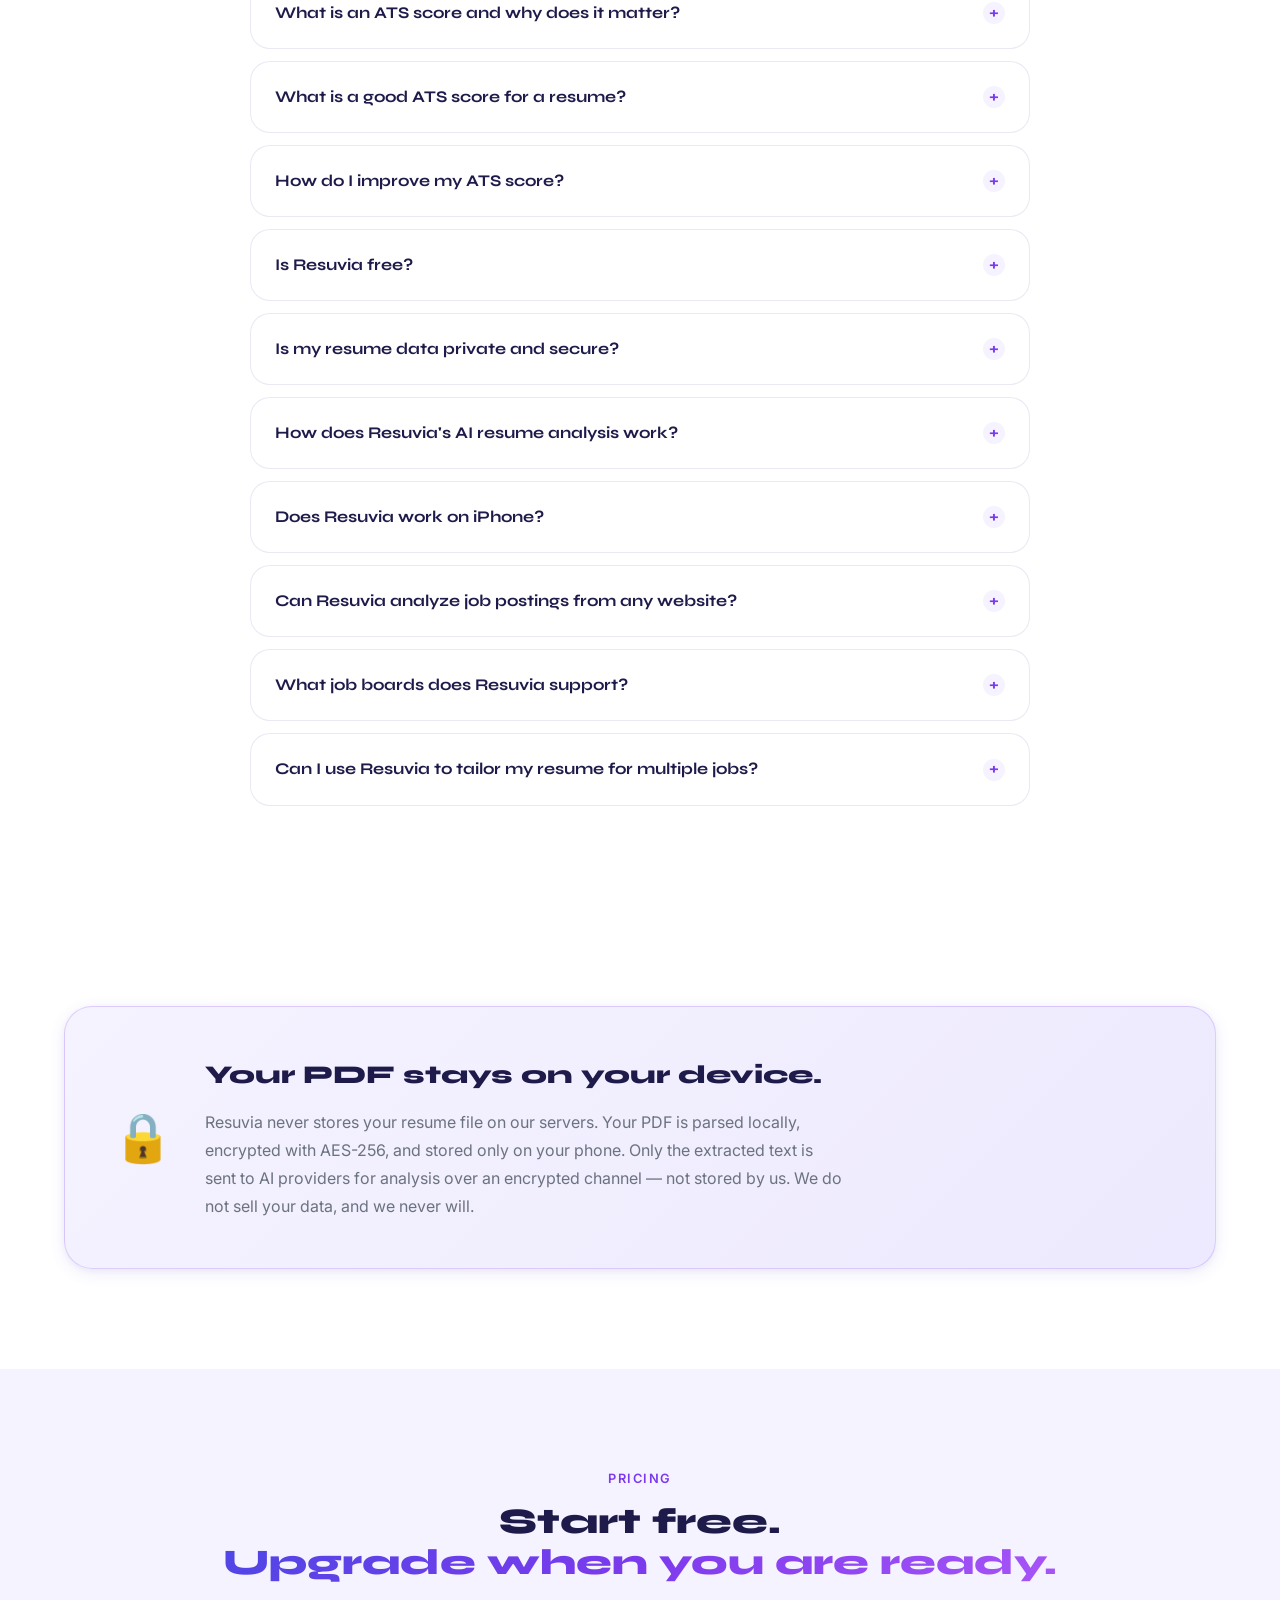
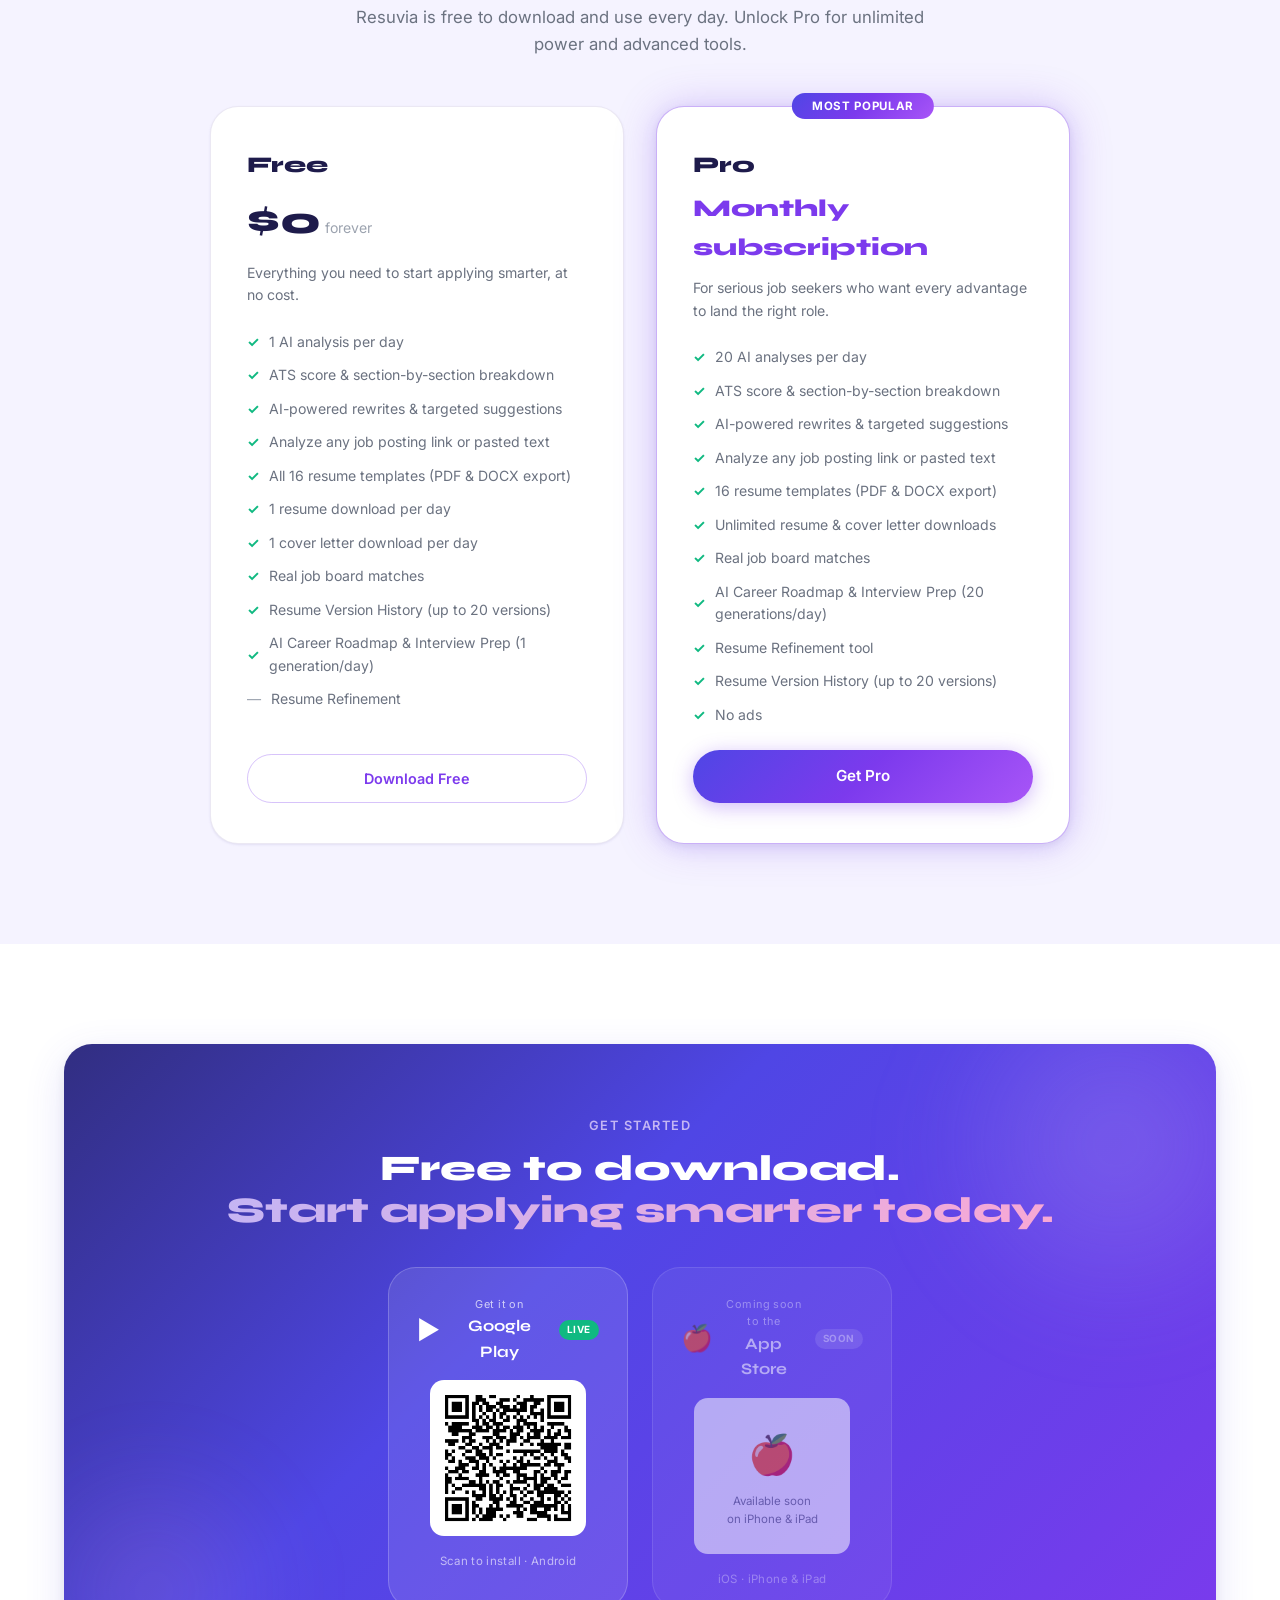
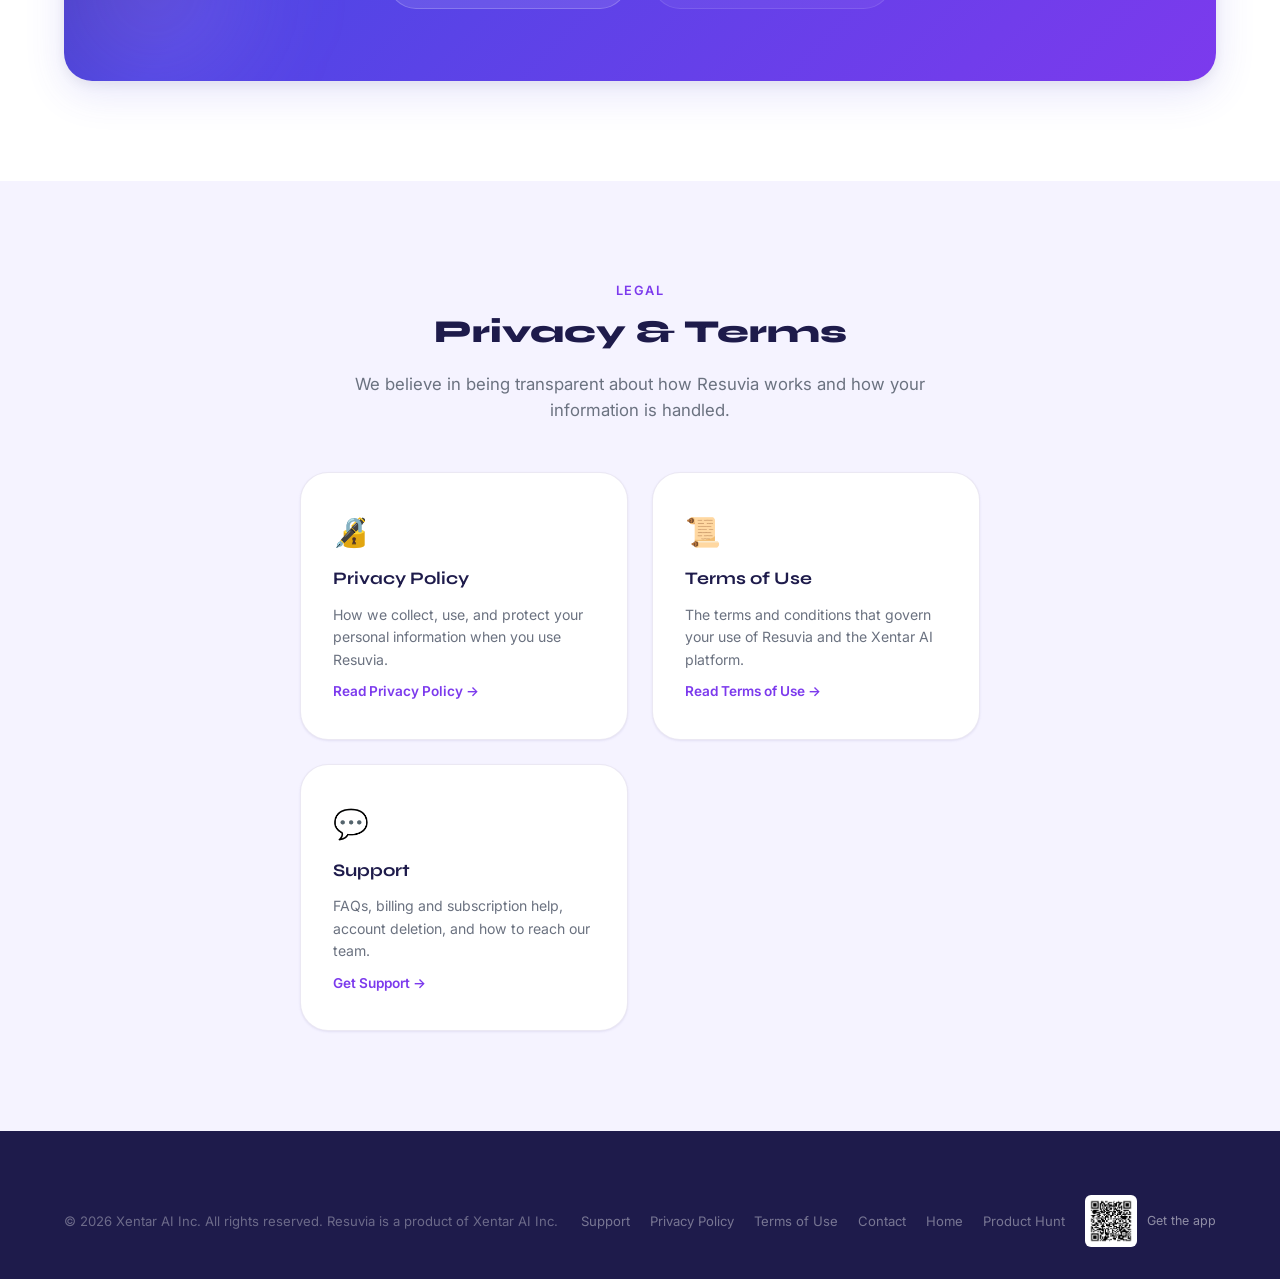
==== commit 451eb8bb: "feat(resuvia): add Product Hunt badge + llms.txt Co-Authored-By: Claude Sonnet 5 <noreply@anthropic." ====
--- a/products/resuvia/index.html
+++ b/products/resuvia/index.html
@@ -277,6 +277,10 @@
           <span class="rv-platform-tag rv-platform-tag-soon">iPhone · Soon</span>
           <span class="rv-platform-tag rv-platform-tag-soon">iPad · Soon</span>
         </div>
+        <a href="https://www.producthunt.com/products/resuvia-career-guide?launch=resuvia-career-guide" target="_blank" rel="noopener" class="rv-ph-badge" aria-label="Resuvia on Product Hunt">
+          <svg width="20" height="20" viewBox="0 0 24 24" fill="none" xmlns="http://www.w3.org/2000/svg"><circle cx="12" cy="12" r="12" fill="#DA552F"/><path d="M13.15 12H10.4V8.8h2.75a1.6 1.6 0 0 1 0 3.2Zm0-5.4H8.2v9.6h2.2v-2.4h2.75a3.4 3.4 0 1 0 0-6.8Z" fill="#fff"/></svg>
+          Featured on Product Hunt <span>— upvote us</span>
+        </a>
         <div class="rv-qr-mini">
           <div class="rv-qr-mini-wrap">
             <img src="./images/qr-android.png" alt="QR code to download Resuvia on Google Play" width="72" height="72" loading="lazy" />
@@ -714,6 +718,7 @@
           <a href="./terms.html" style="color: rgba(255,255,255,0.4); text-decoration: none; font-size: 0.82rem;">Terms of Use</a>
           <a href="../../pages/contact.html" style="color: rgba(255,255,255,0.4); text-decoration: none; font-size: 0.82rem;">Contact</a>
           <a href="../../index.html" style="color: rgba(255,255,255,0.4); text-decoration: none; font-size: 0.82rem;">Home</a>
+          <a href="https://www.producthunt.com/products/resuvia-career-guide?launch=resuvia-career-guide" target="_blank" rel="noopener" style="color: rgba(255,255,255,0.4); text-decoration: none; font-size: 0.82rem;">Product Hunt</a>
           <div class="rv-footer-qr">
             <div class="rv-footer-qr-wrap">
               <img src="./images/qr-android.png" alt="QR code to download Resuvia on Google Play" width="44" height="44" loading="lazy" />
--- a/products/resuvia/resuvia.css
+++ b/products/resuvia/resuvia.css
@@ -84,6 +84,26 @@
   font-weight: 600;
   letter-spacing: 0.03em;
 }
+
+.rv-ph-badge {
+  display: inline-flex;
+  align-items: center;
+  gap: 8px;
+  margin-top: 18px;
+  padding: 6px 14px 6px 6px;
+  background: rgba(255,255,255,0.9);
+  border: 1px solid rgba(30,27,75,0.1);
+  border-radius: var(--radius-full);
+  text-decoration: none;
+  color: var(--text-primary);
+  font-size: 0.82rem;
+  font-weight: 600;
+  transition: transform 0.15s ease, box-shadow 0.15s ease;
+  box-shadow: 0 2px 8px rgba(30,27,75,0.06);
+}
+.rv-ph-badge:hover { transform: translateY(-1px); box-shadow: 0 6px 16px rgba(30,27,75,0.12); }
+.rv-ph-badge svg { flex-shrink: 0; }
+.rv-ph-badge span { color: var(--text-secondary); font-weight: 500; }
 
 /* Phone mockup */
 .rv-hero-phone { flex-shrink: 0; }
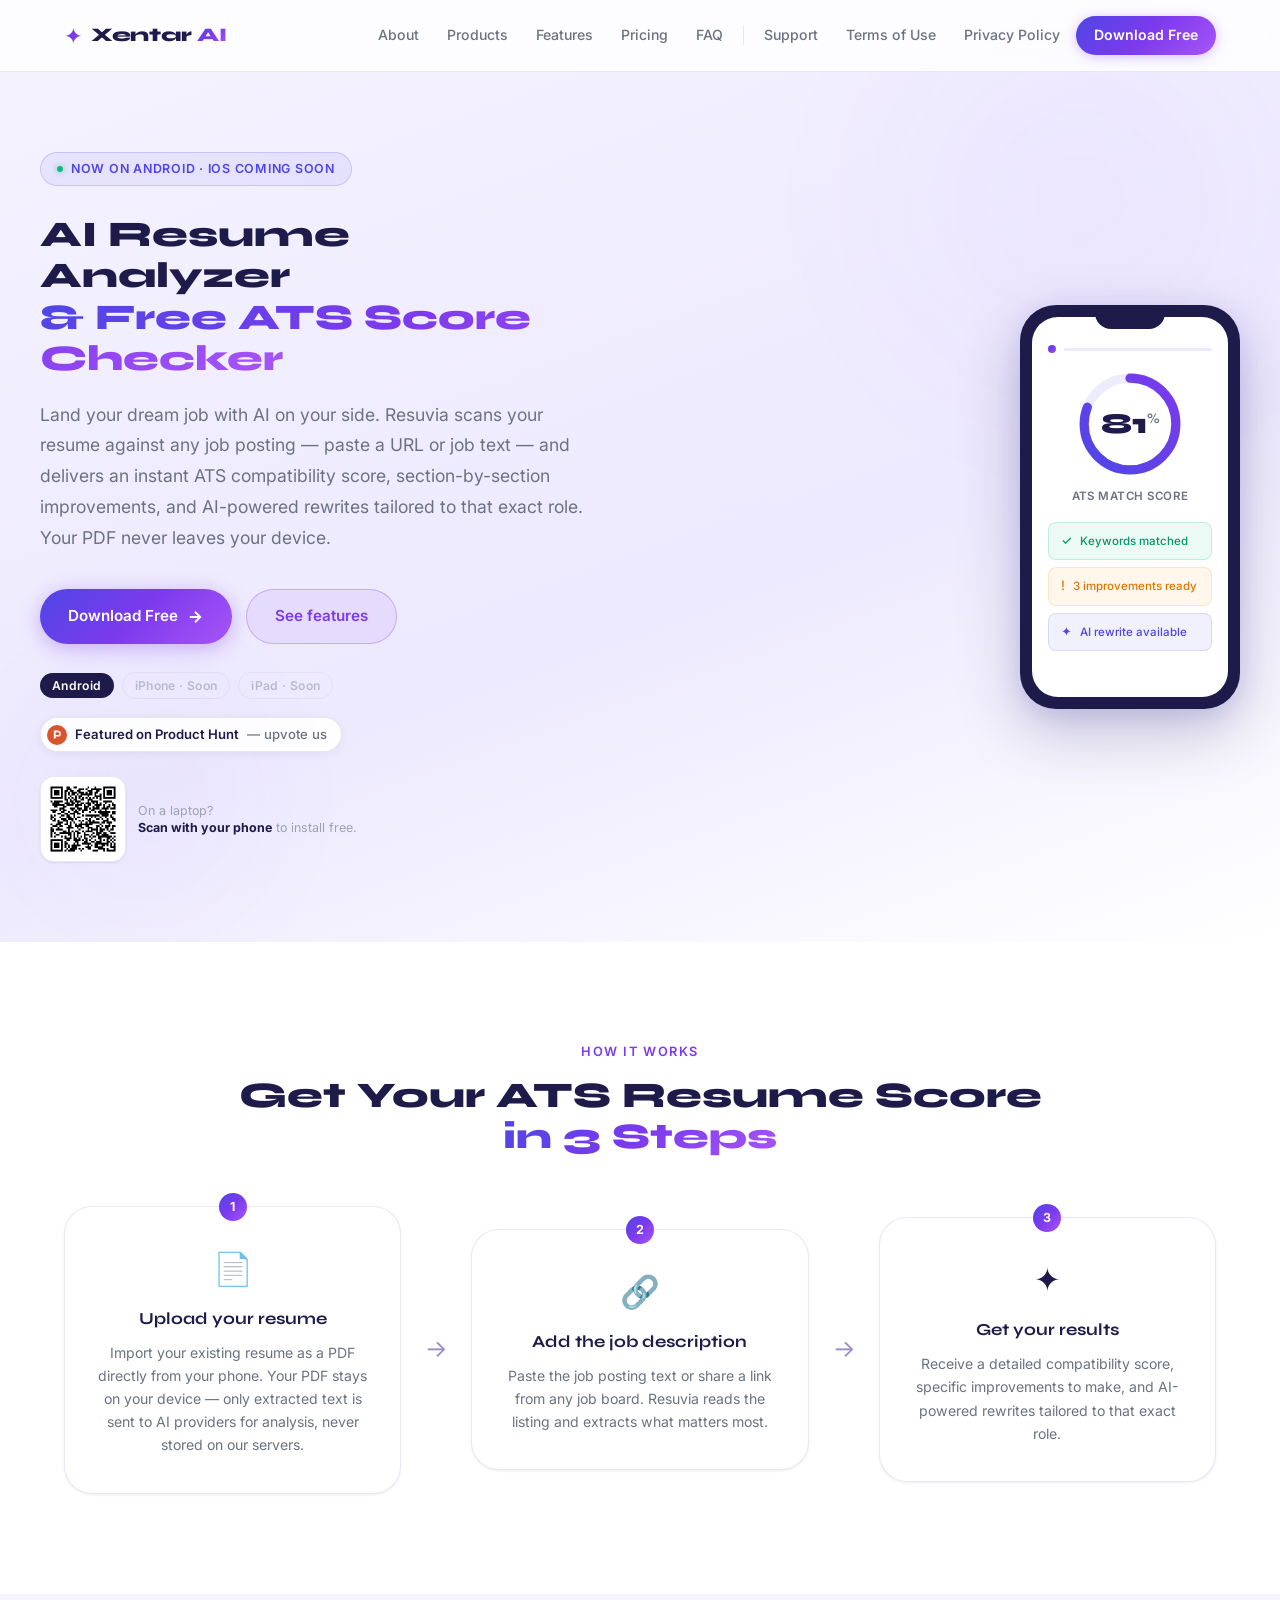
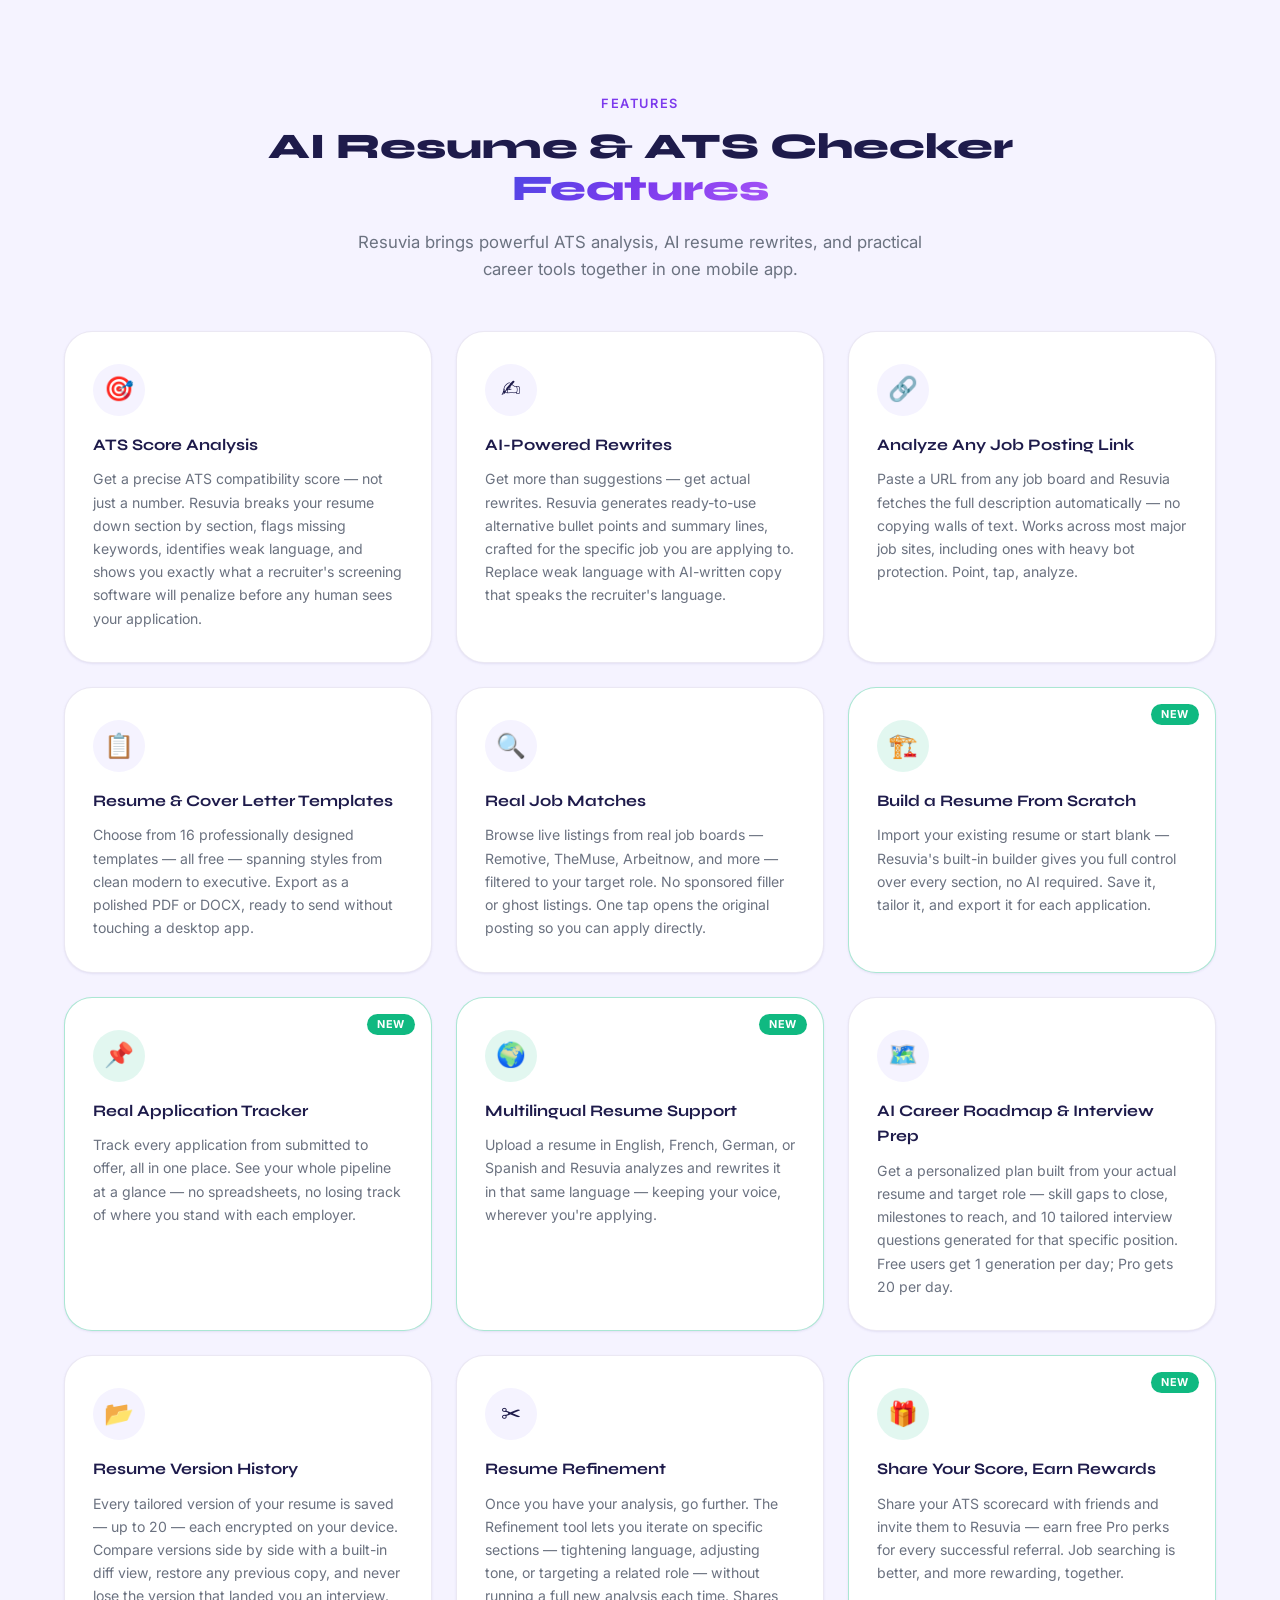
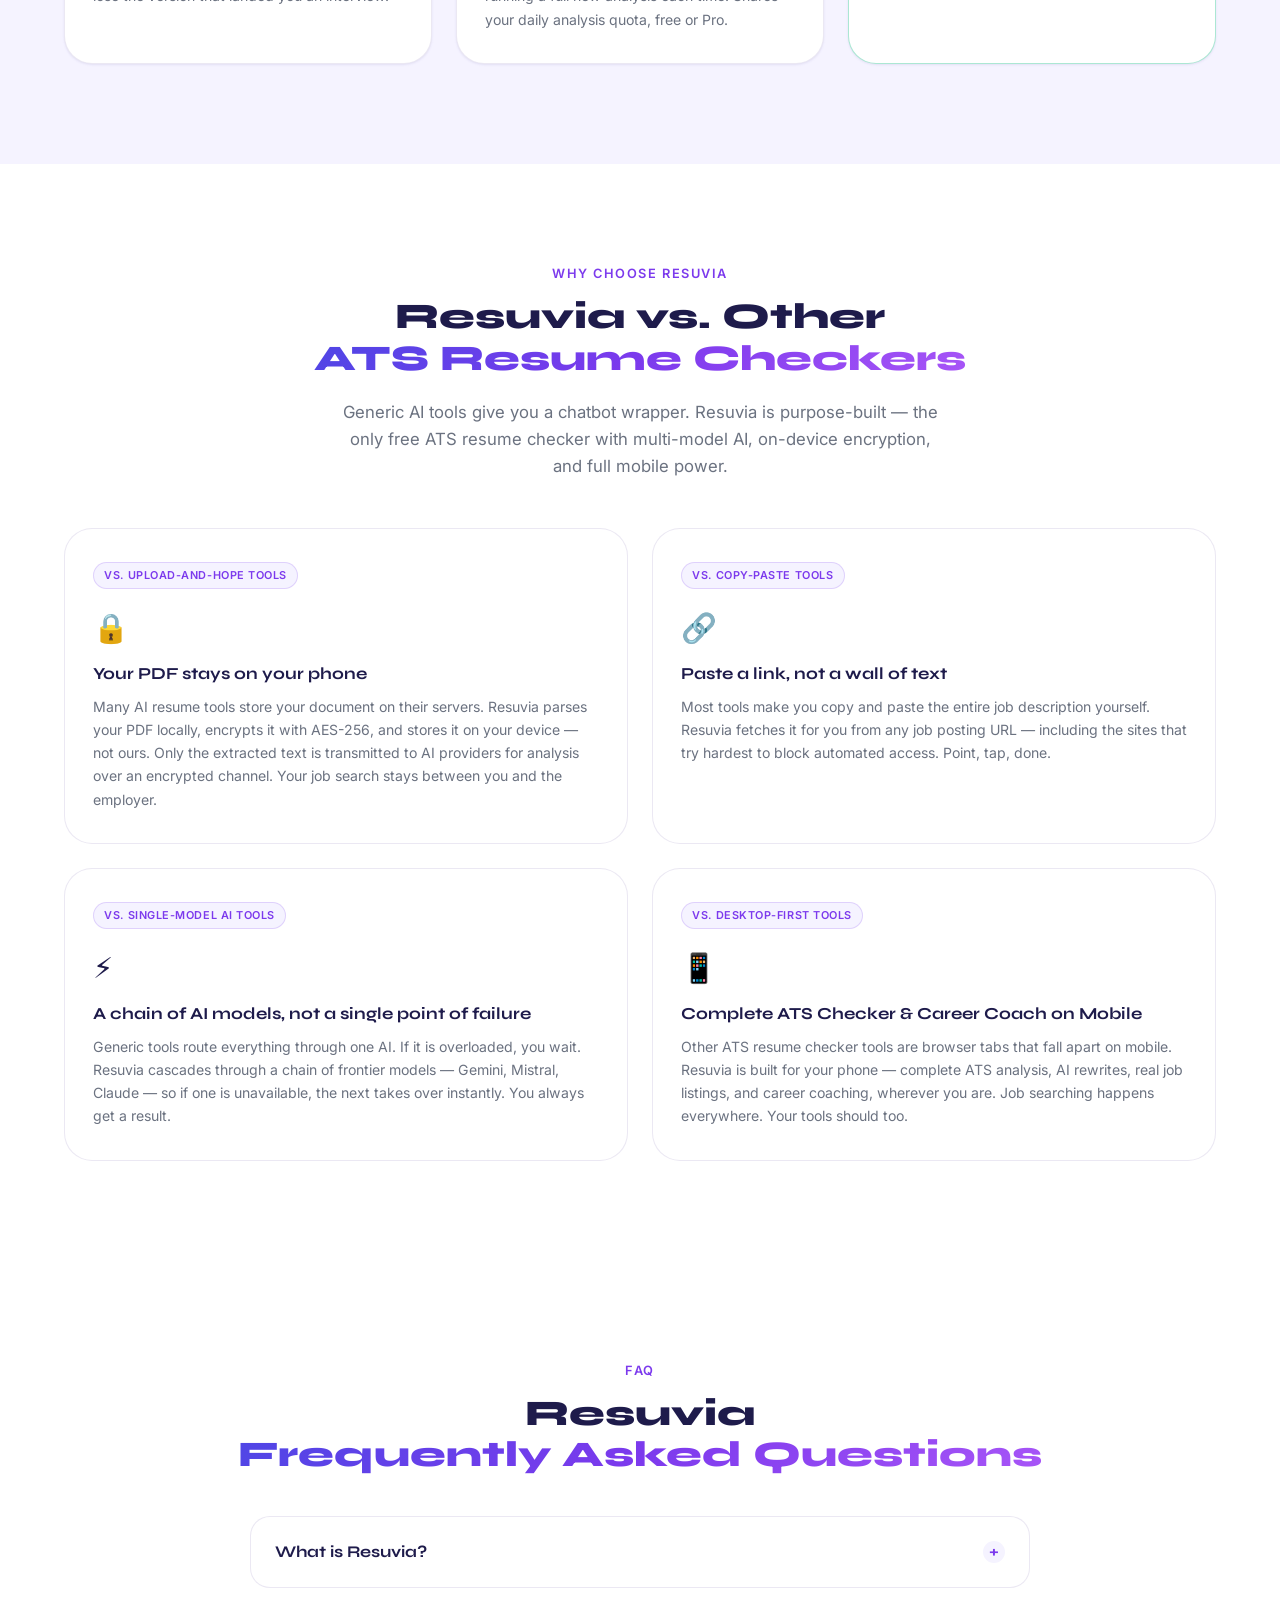
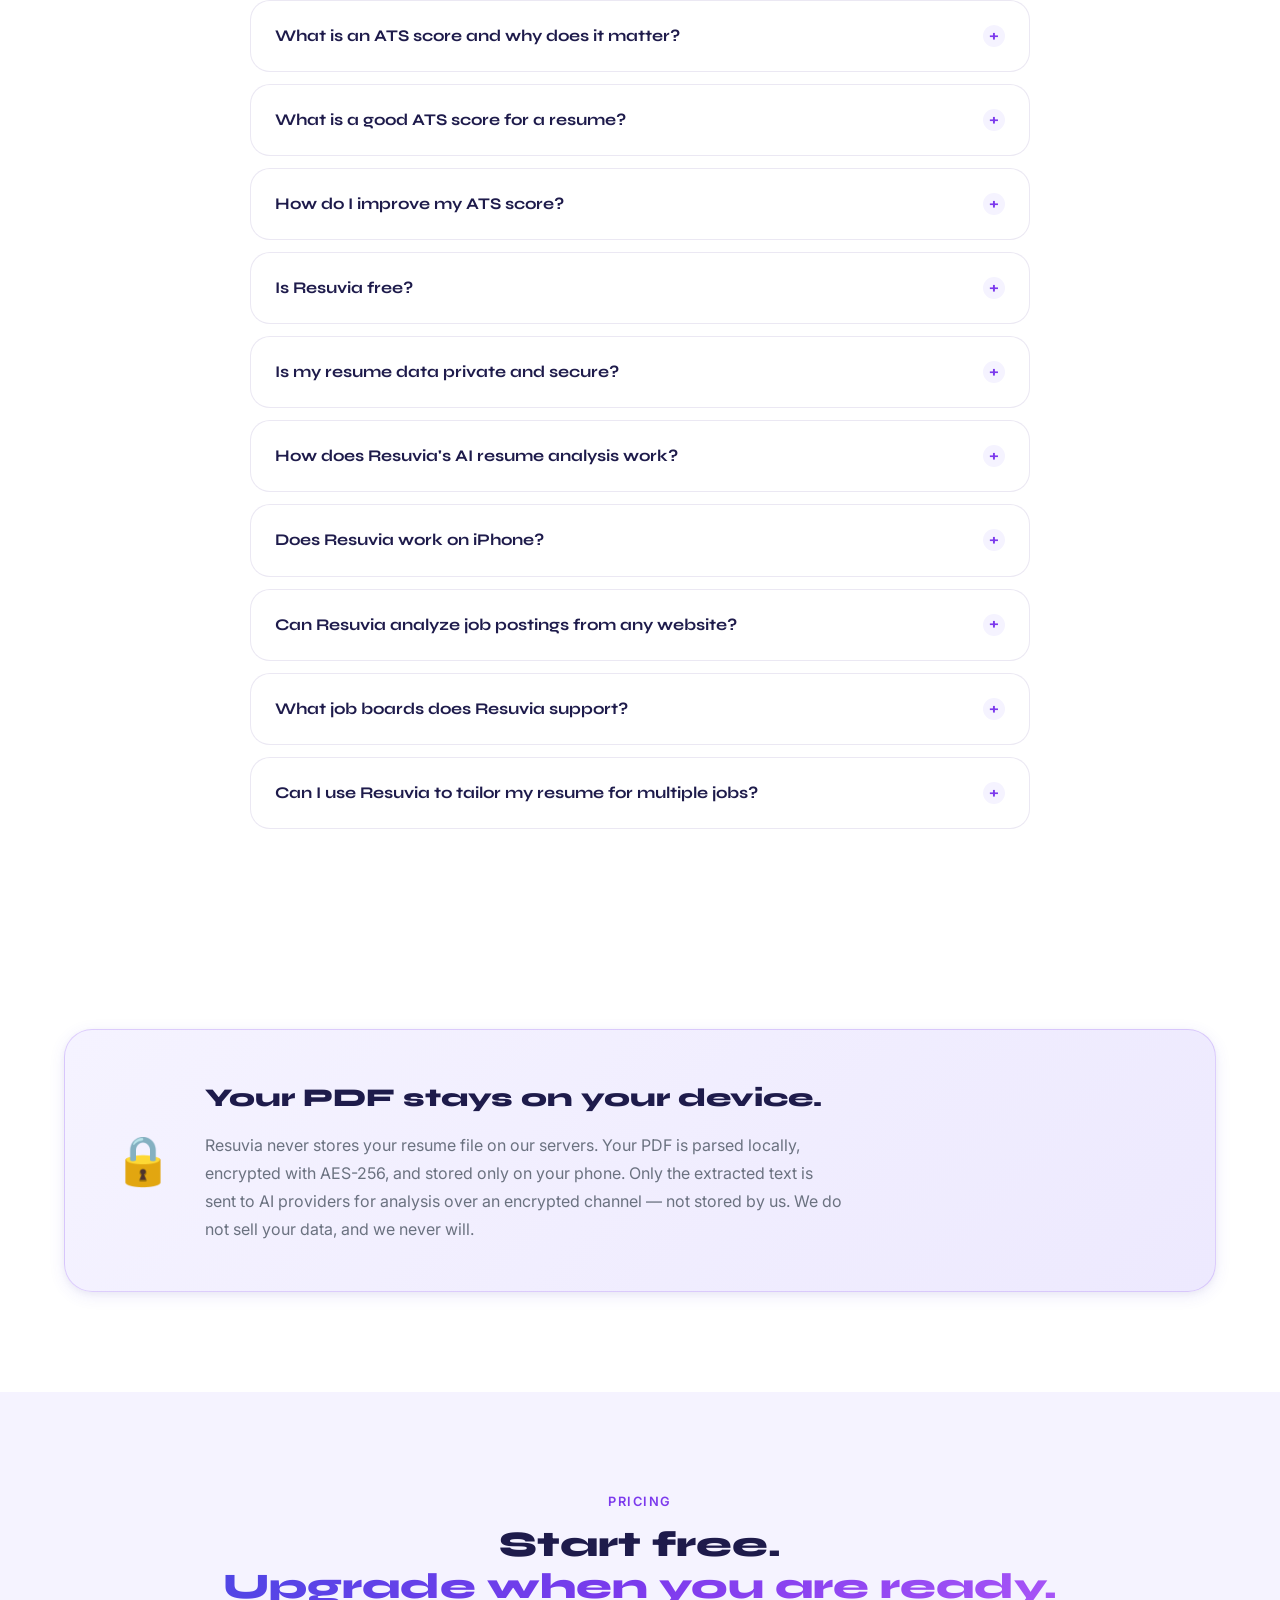
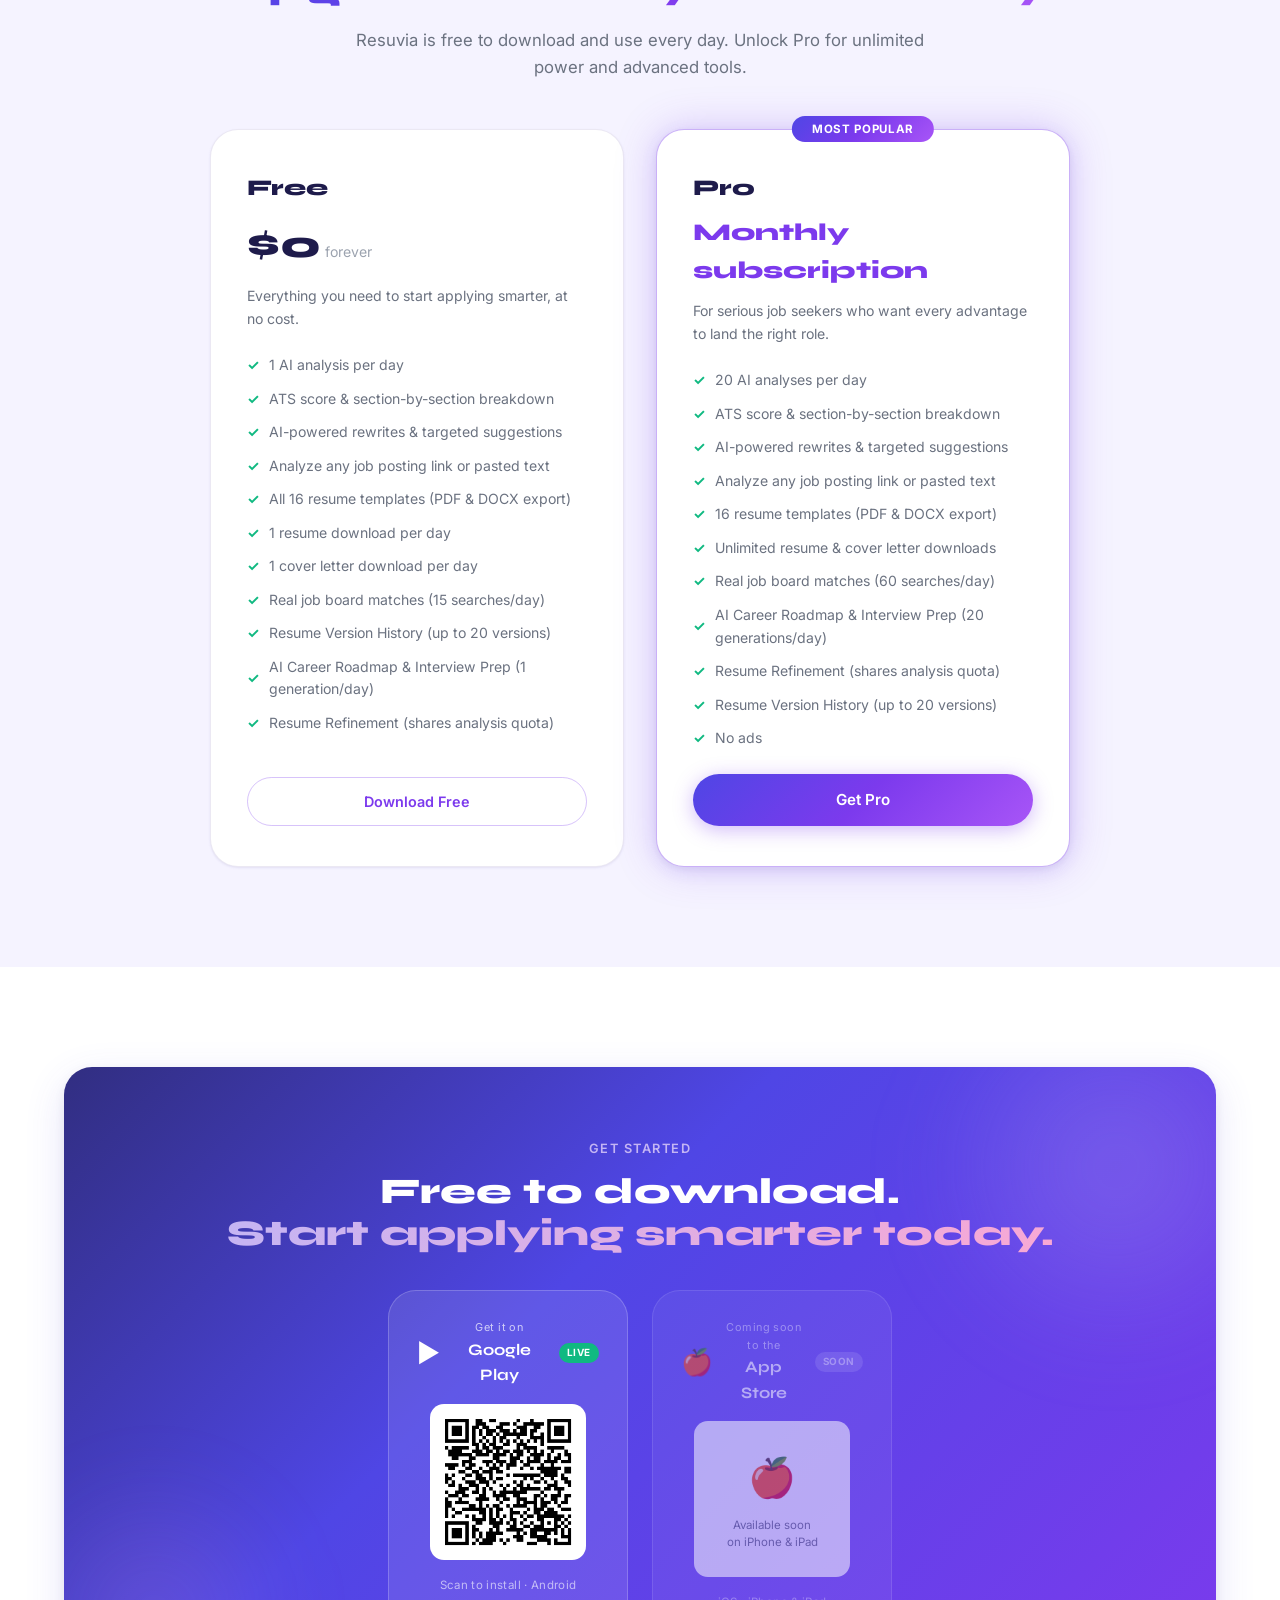
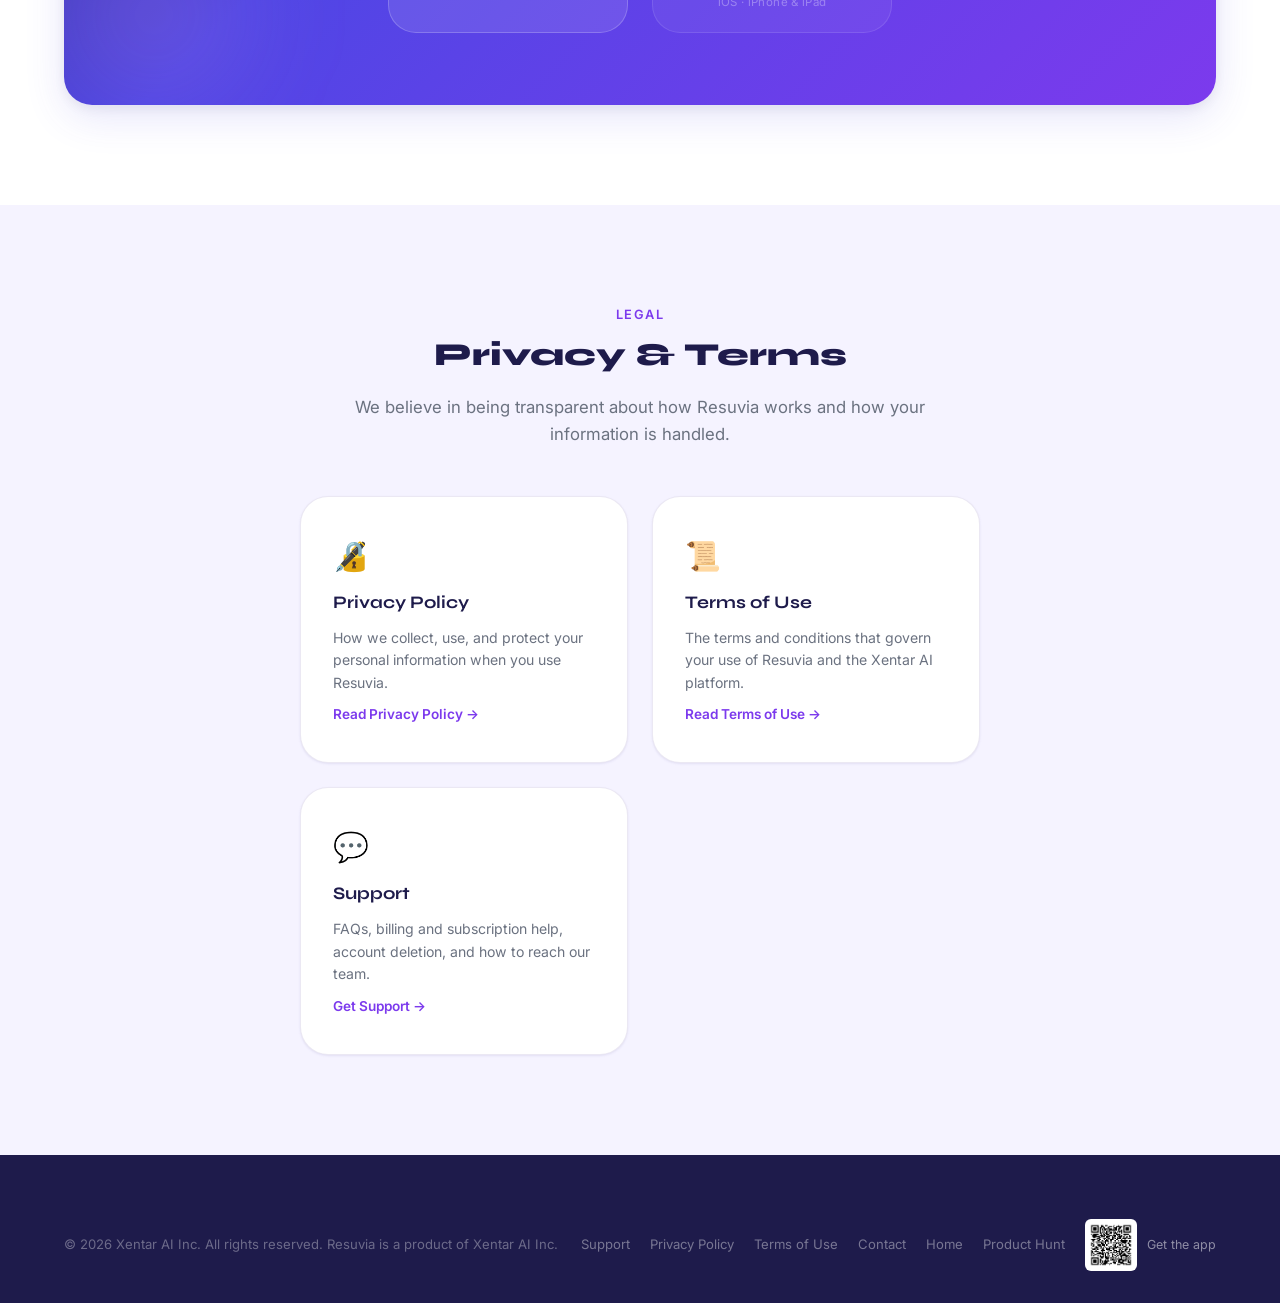
==== commit 67b7e129: "docs(resuvia): update site copy for Refine free-tier open + job search quotas" ====
--- a/products/resuvia/index.html
+++ b/products/resuvia/index.html
@@ -40,7 +40,7 @@
       "applicationCategory": "BusinessApplication",
       "applicationSubCategory": "Productivity",
       "operatingSystem": "Android",
-      "softwareVersion": "1.4.1",
+      "softwareVersion": "1.5.1",
       "keywords": "ATS resume checker, AI resume analyzer, resume ATS score, free ATS checker, resume scanner, ATS compatibility, resume keyword checker, job application AI, ATS score checker",
       "offers": {
         "@type": "Offer",
@@ -67,6 +67,7 @@
         "Multilingual Resume Support (English, French, German, Spanish)",
         "AI Career Roadmap",
         "Interview Question Generator",
+        "Resume Refinement",
         "Resume Version History",
         "Shareable Scorecard &amp; Referral Rewards",
         "AES-256 Local Encryption"
@@ -136,7 +137,7 @@
           "name": "Is Resuvia free?",
           "acceptedAnswer": {
             "@type": "Answer",
-            "text": "Yes. Resuvia is free to download and includes 1 AI analysis per day, ATS score and section-by-section breakdown, AI-powered rewrites, all 16 resume templates with PDF and DOCX export, 1 resume download and 1 cover letter download per day, Resume Version History, 1 AI Career Roadmap &amp; Interview Prep generation per day, and real job board matches. A Pro subscription unlocks 20 analyses per day, unlimited downloads, 20 AI Career Roadmap &amp; Interview Prep generations per day, Resume Refinement, and an ad-free experience."
+            "text": "Yes. Resuvia is free to download and includes 1 AI analysis per day, ATS score and section-by-section breakdown, AI-powered rewrites, Resume Refinement, all 16 resume templates with PDF and DOCX export, 1 resume download and 1 cover letter download per day, Resume Version History, 1 AI Career Roadmap &amp; Interview Prep generation per day, and real job board matches. A Pro subscription unlocks 20 analyses per day (Refine shares the same daily pool), unlimited downloads, 20 AI Career Roadmap &amp; Interview Prep generations per day, and an ad-free experience."
           }
         },
         {
@@ -423,11 +424,10 @@
           <p>Every tailored version of your resume is saved — up to 20 — each encrypted on your device. Compare versions side by side with a built-in diff view, restore any previous copy, and never lose the version that landed you an interview.</p>
         </div>
 
-        <div class="rv-feature-card rv-feat-pro">
-          <div class="rv-pro-badge">Pro</div>
+        <div class="rv-feature-card">
           <div class="rv-feat-icon">✂️</div>
           <h3>Resume Refinement</h3>
-          <p>Once you have your analysis, go further. The Refinement tool lets you iterate on specific sections — tightening language, adjusting tone, or targeting a related role — without running a full new analysis each time.</p>
+          <p>Once you have your analysis, go further. The Refinement tool lets you iterate on specific sections — tightening language, adjusting tone, or targeting a related role — without running a full new analysis each time. Shares your daily analysis quota, free or Pro.</p>
         </div>
 
         <div class="rv-feature-card rv-feat-new">
@@ -510,7 +510,7 @@
 
         <details class="rv-faq-item">
           <summary>Is Resuvia free?<span class="rv-faq-plus">+</span></summary>
-          <p>Yes. Resuvia is free to download and includes 1 AI analysis per day, ATS score and section-by-section breakdown, AI-powered rewrites, all 16 resume templates with PDF and DOCX export, 1 resume download and 1 cover letter download per day, Resume Version History, 1 AI Career Roadmap &amp; Interview Prep generation per day, and real job board matches. A Pro subscription unlocks 20 analyses per day, unlimited downloads, 20 AI Career Roadmap &amp; Interview Prep generations per day, Resume Refinement, and an ad-free experience.</p>
+          <p>Yes. Resuvia is free to download and includes 1 AI analysis per day, ATS score and section-by-section breakdown, AI-powered rewrites, Resume Refinement, all 16 resume templates with PDF and DOCX export, 1 resume download and 1 cover letter download per day, Resume Version History, 1 AI Career Roadmap &amp; Interview Prep generation per day, and real job board matches. A Pro subscription unlocks 20 analyses per day (Refine shares the same daily pool), unlimited downloads, 20 AI Career Roadmap &amp; Interview Prep generations per day, and an ad-free experience.</p>
         </details>
 
         <details class="rv-faq-item">
@@ -585,10 +585,10 @@
             <li><span class="rv-check">✓</span> All 16 resume templates (PDF &amp; DOCX export)</li>
             <li><span class="rv-check">✓</span> 1 resume download per day</li>
             <li><span class="rv-check">✓</span> 1 cover letter download per day</li>
-            <li><span class="rv-check">✓</span> Real job board matches</li>
+            <li><span class="rv-check">✓</span> Real job board matches (15 searches/day)</li>
             <li><span class="rv-check">✓</span> Resume Version History (up to 20 versions)</li>
             <li><span class="rv-check">✓</span> AI Career Roadmap &amp; Interview Prep (1 generation/day)</li>
-            <li><span class="rv-muted">—</span> Resume Refinement</li>
+            <li><span class="rv-check">✓</span> Resume Refinement (shares analysis quota)</li>
           </ul>
           <a href="#download" class="btn-outline" style="width:100%;text-align:center;justify-content:center;">Download Free</a>
         </div>
@@ -609,9 +609,9 @@
             <li><span class="rv-check">✓</span> Analyze any job posting link or pasted text</li>
             <li><span class="rv-check">✓</span> 16 resume templates (PDF &amp; DOCX export)</li>
             <li><span class="rv-check">✓</span> Unlimited resume &amp; cover letter downloads</li>
-            <li><span class="rv-check">✓</span> Real job board matches</li>
+            <li><span class="rv-check">✓</span> Real job board matches (60 searches/day)</li>
             <li><span class="rv-check">✓</span> AI Career Roadmap &amp; Interview Prep (20 generations/day)</li>
-            <li><span class="rv-check">✓</span> Resume Refinement tool</li>
+            <li><span class="rv-check">✓</span> Resume Refinement (shares analysis quota)</li>
             <li><span class="rv-check">✓</span> Resume Version History (up to 20 versions)</li>
             <li><span class="rv-check">✓</span> No ads</li>
           </ul>
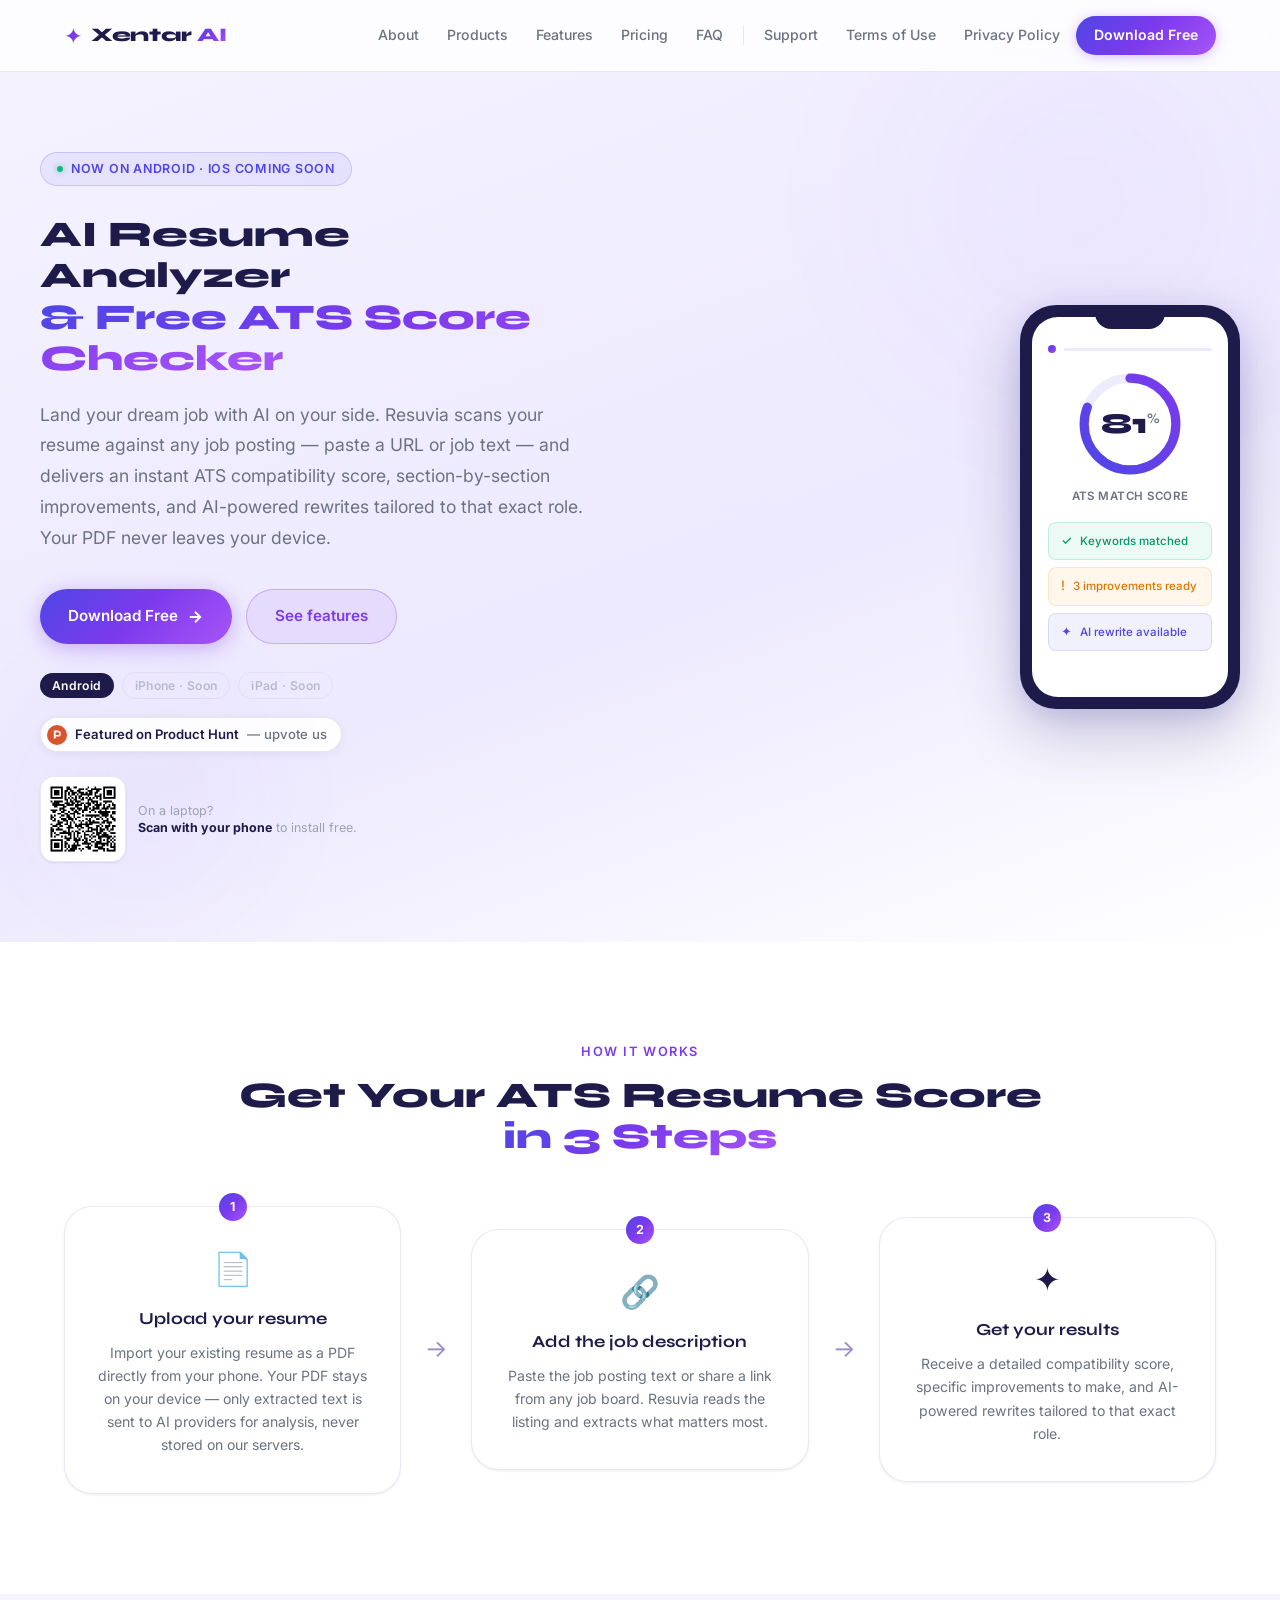
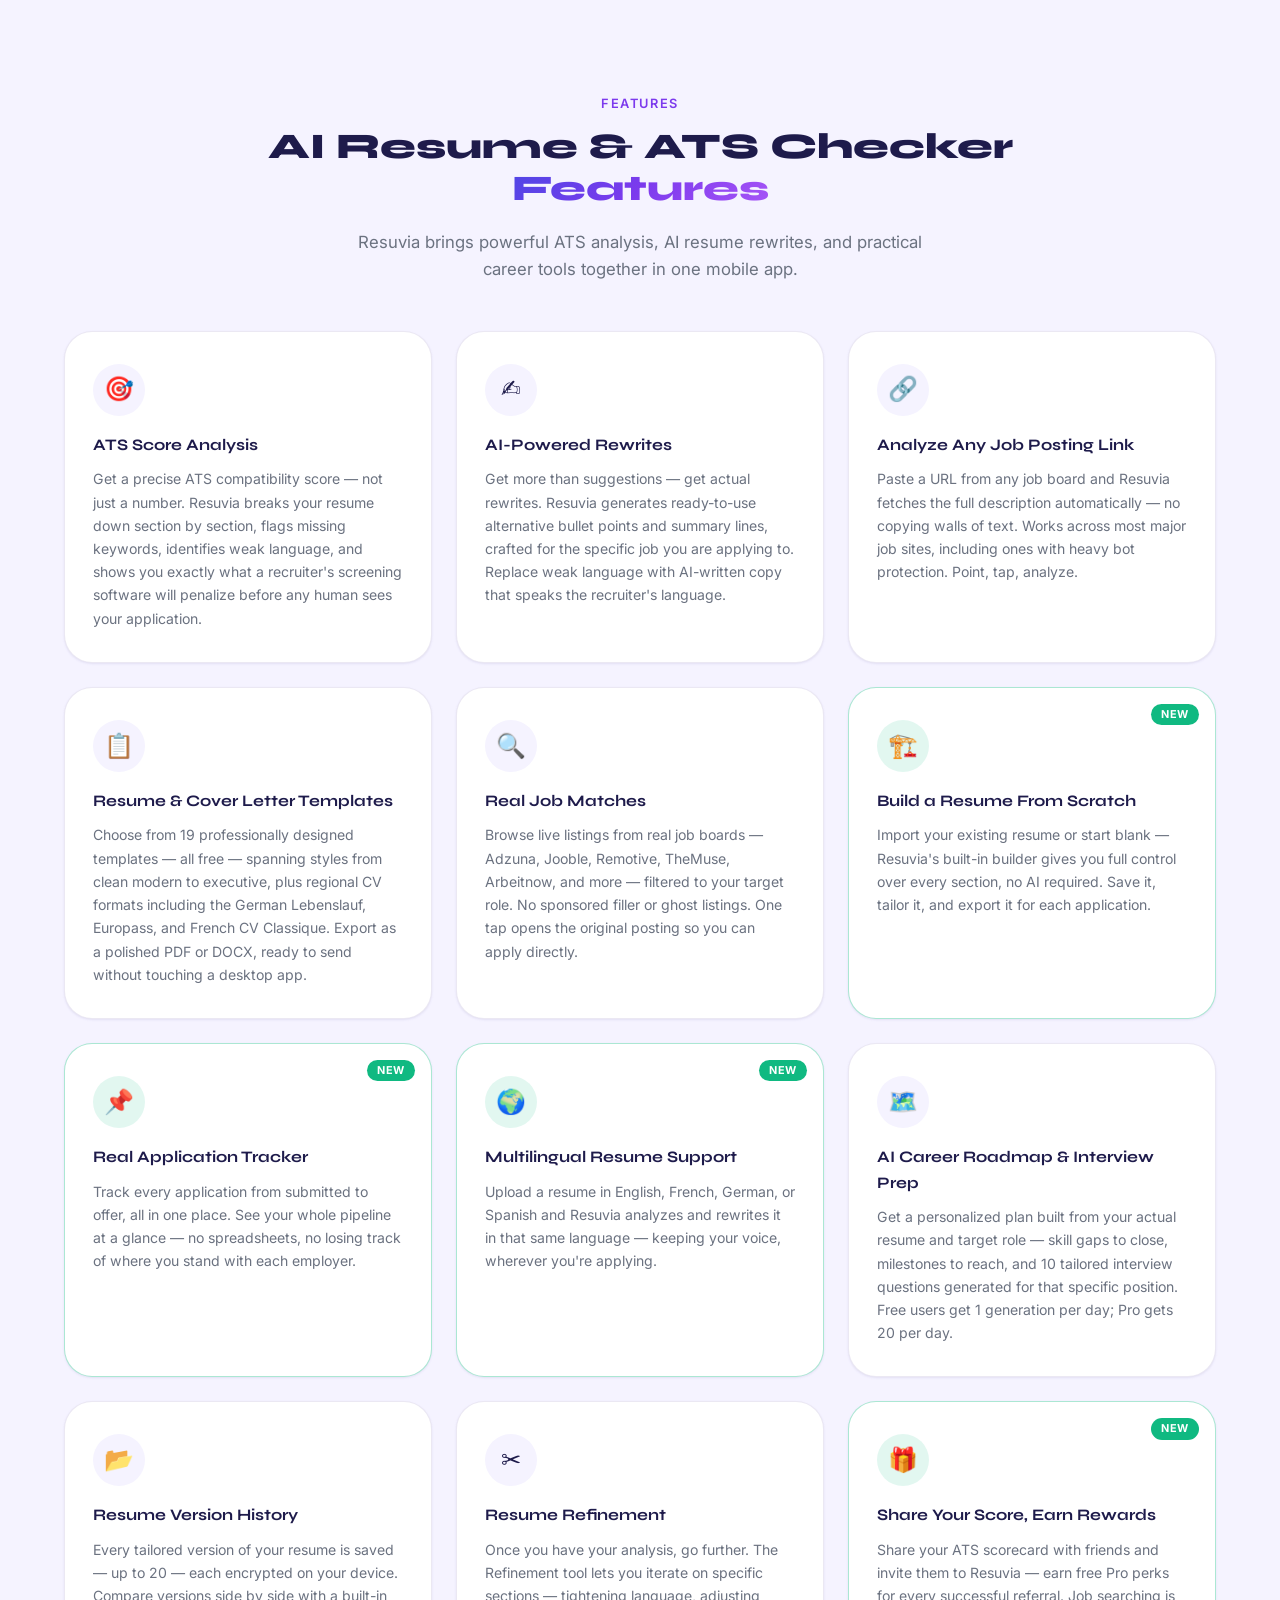
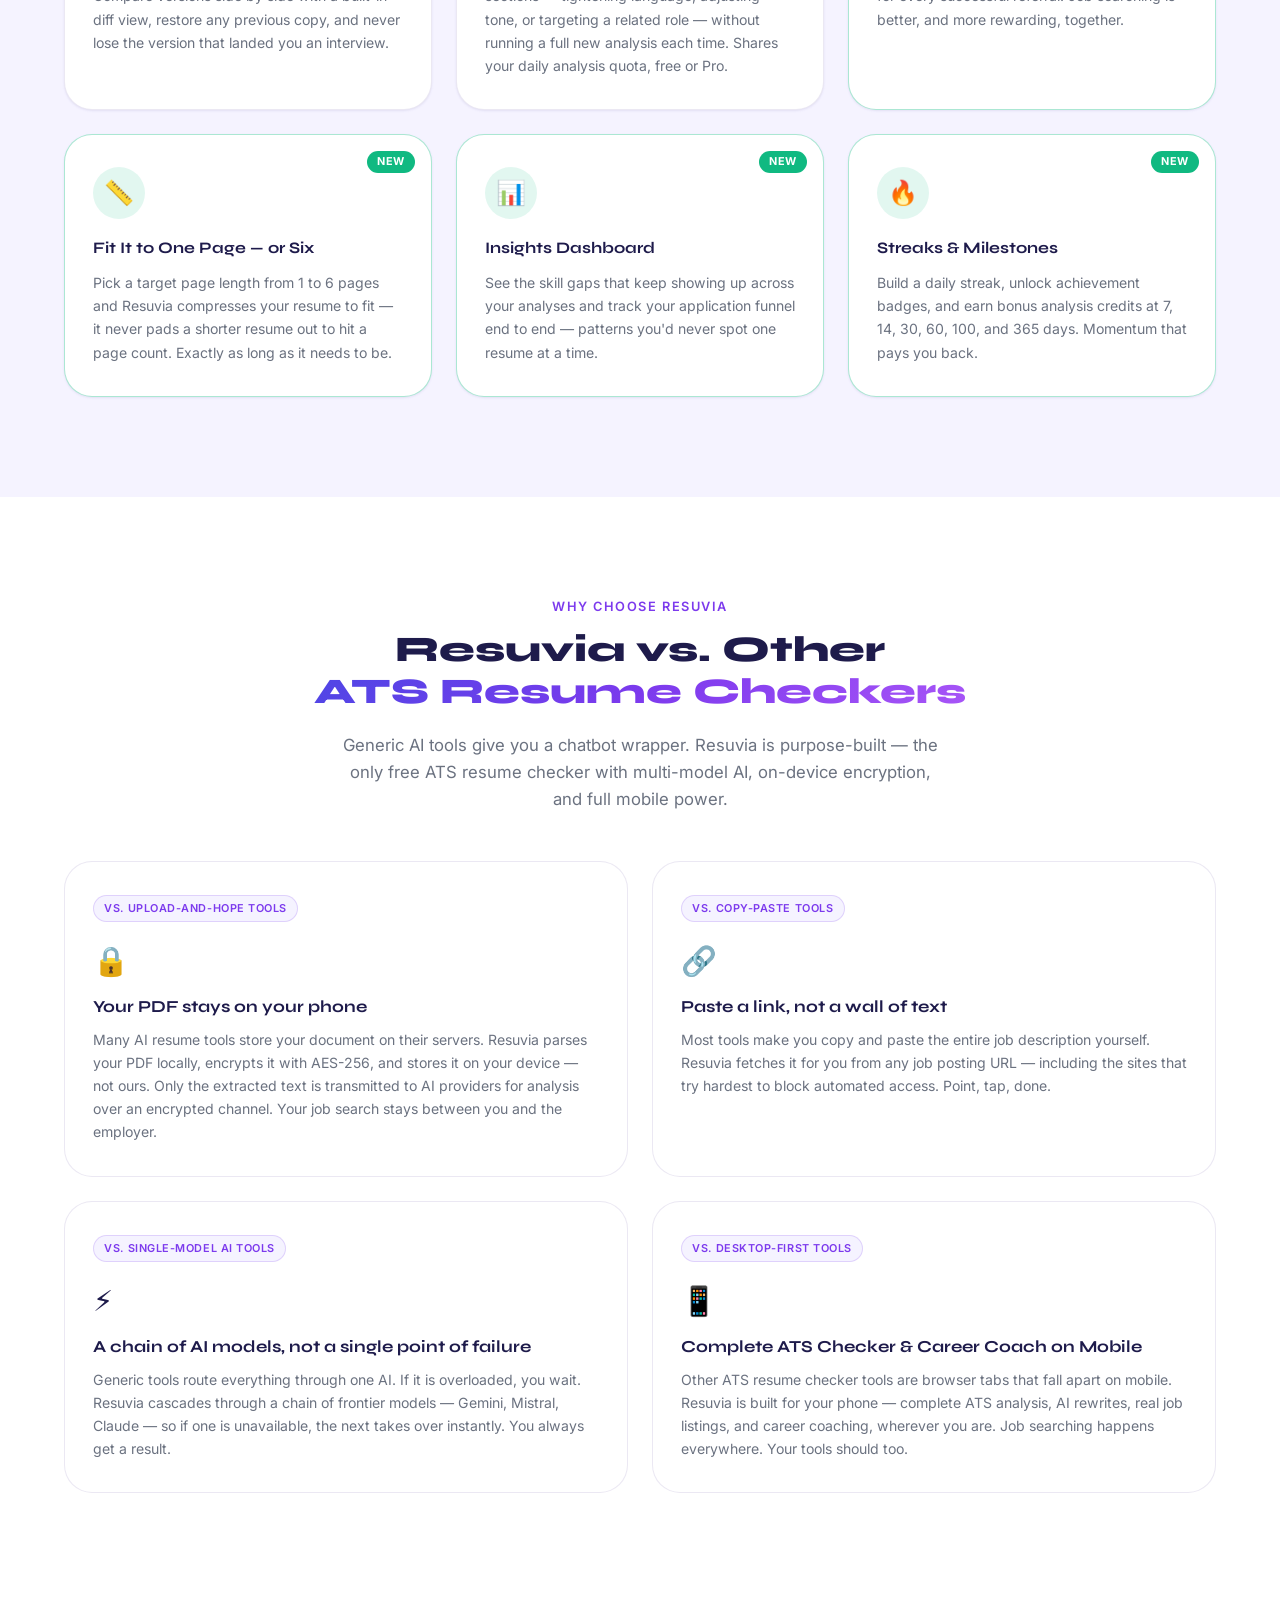
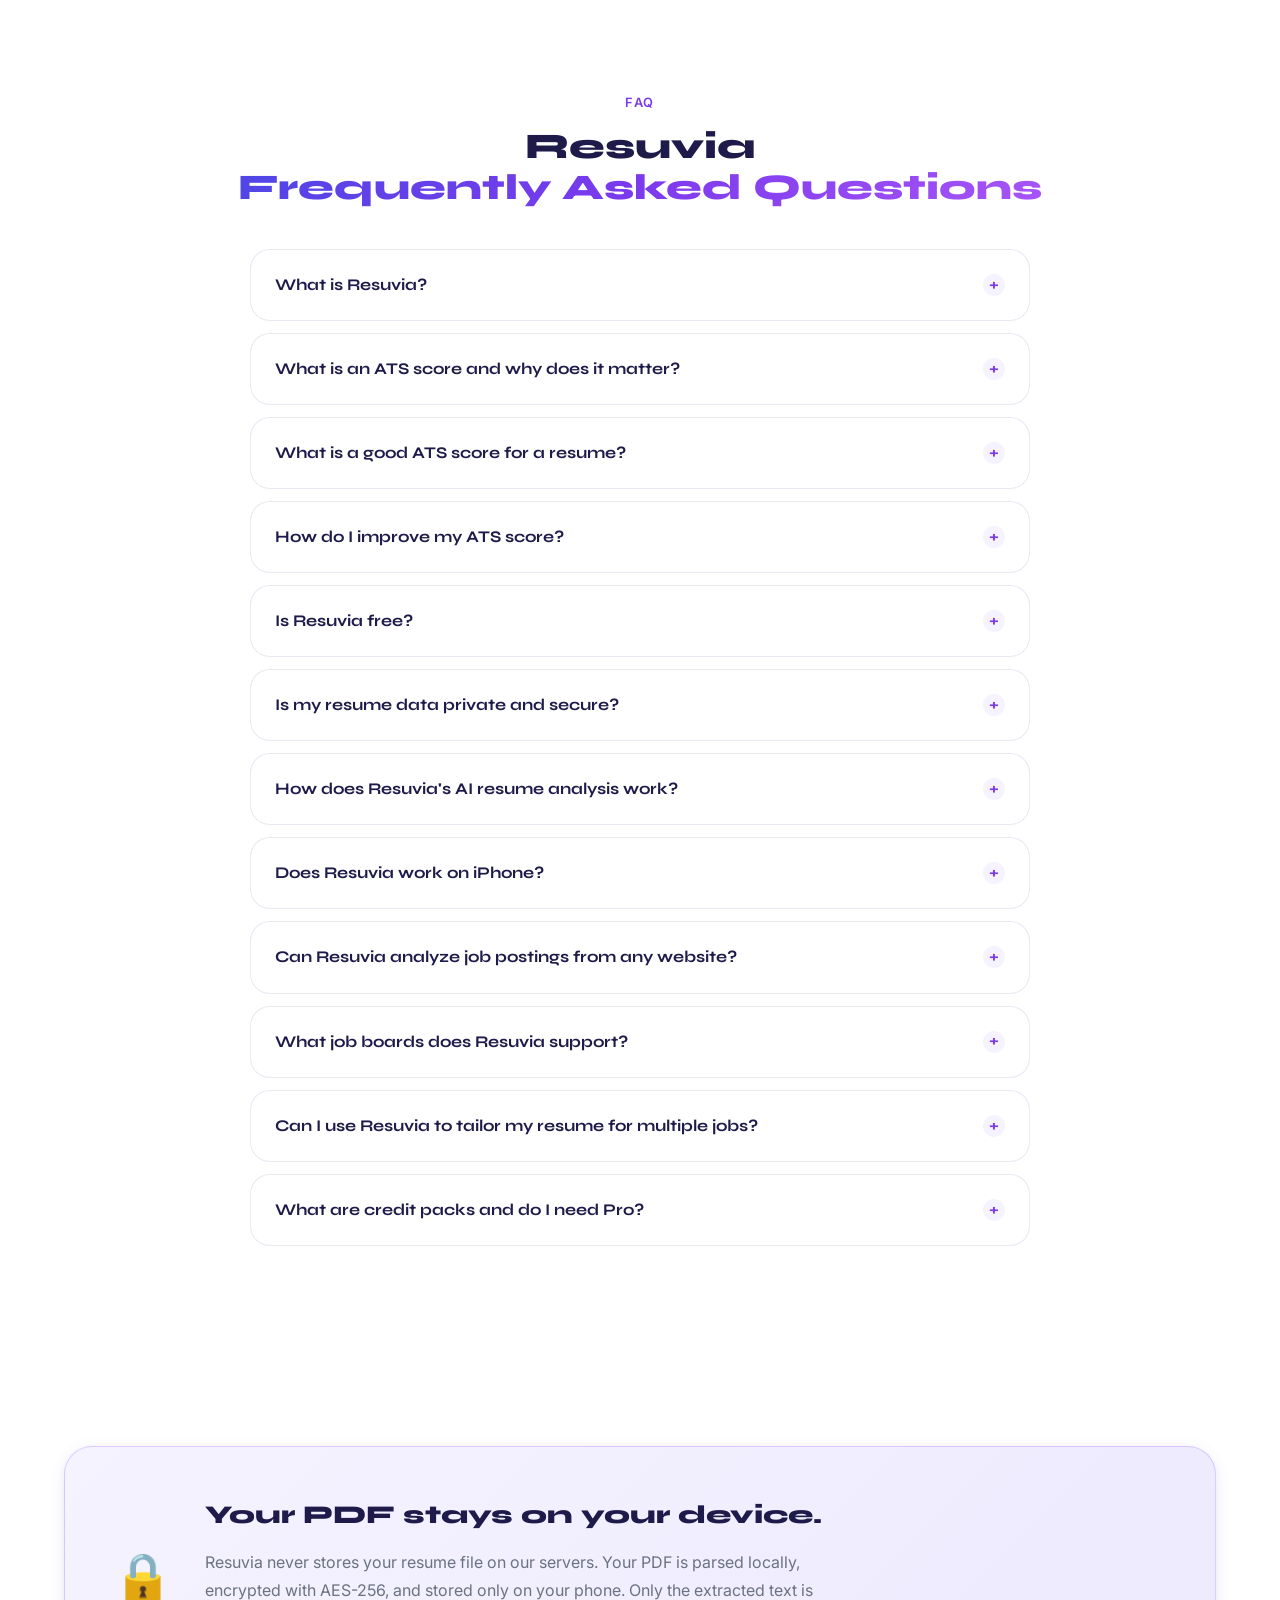
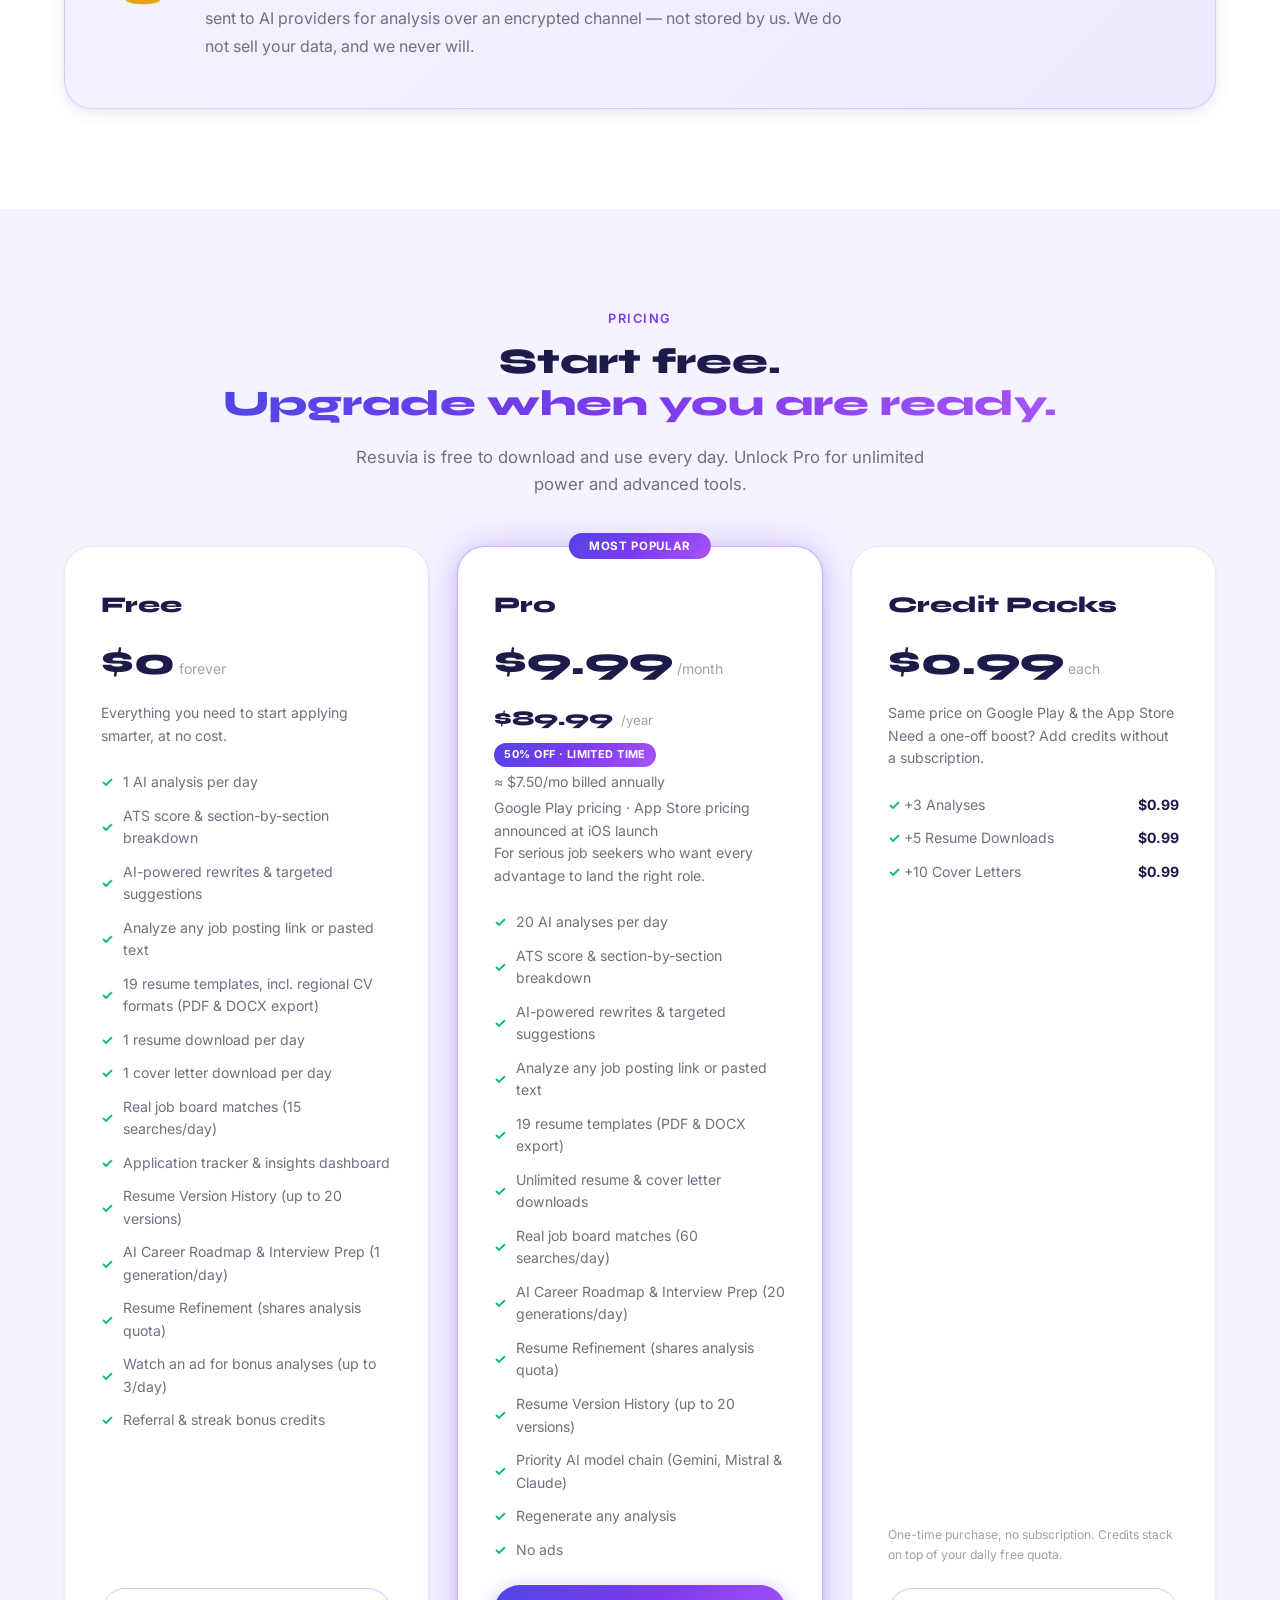
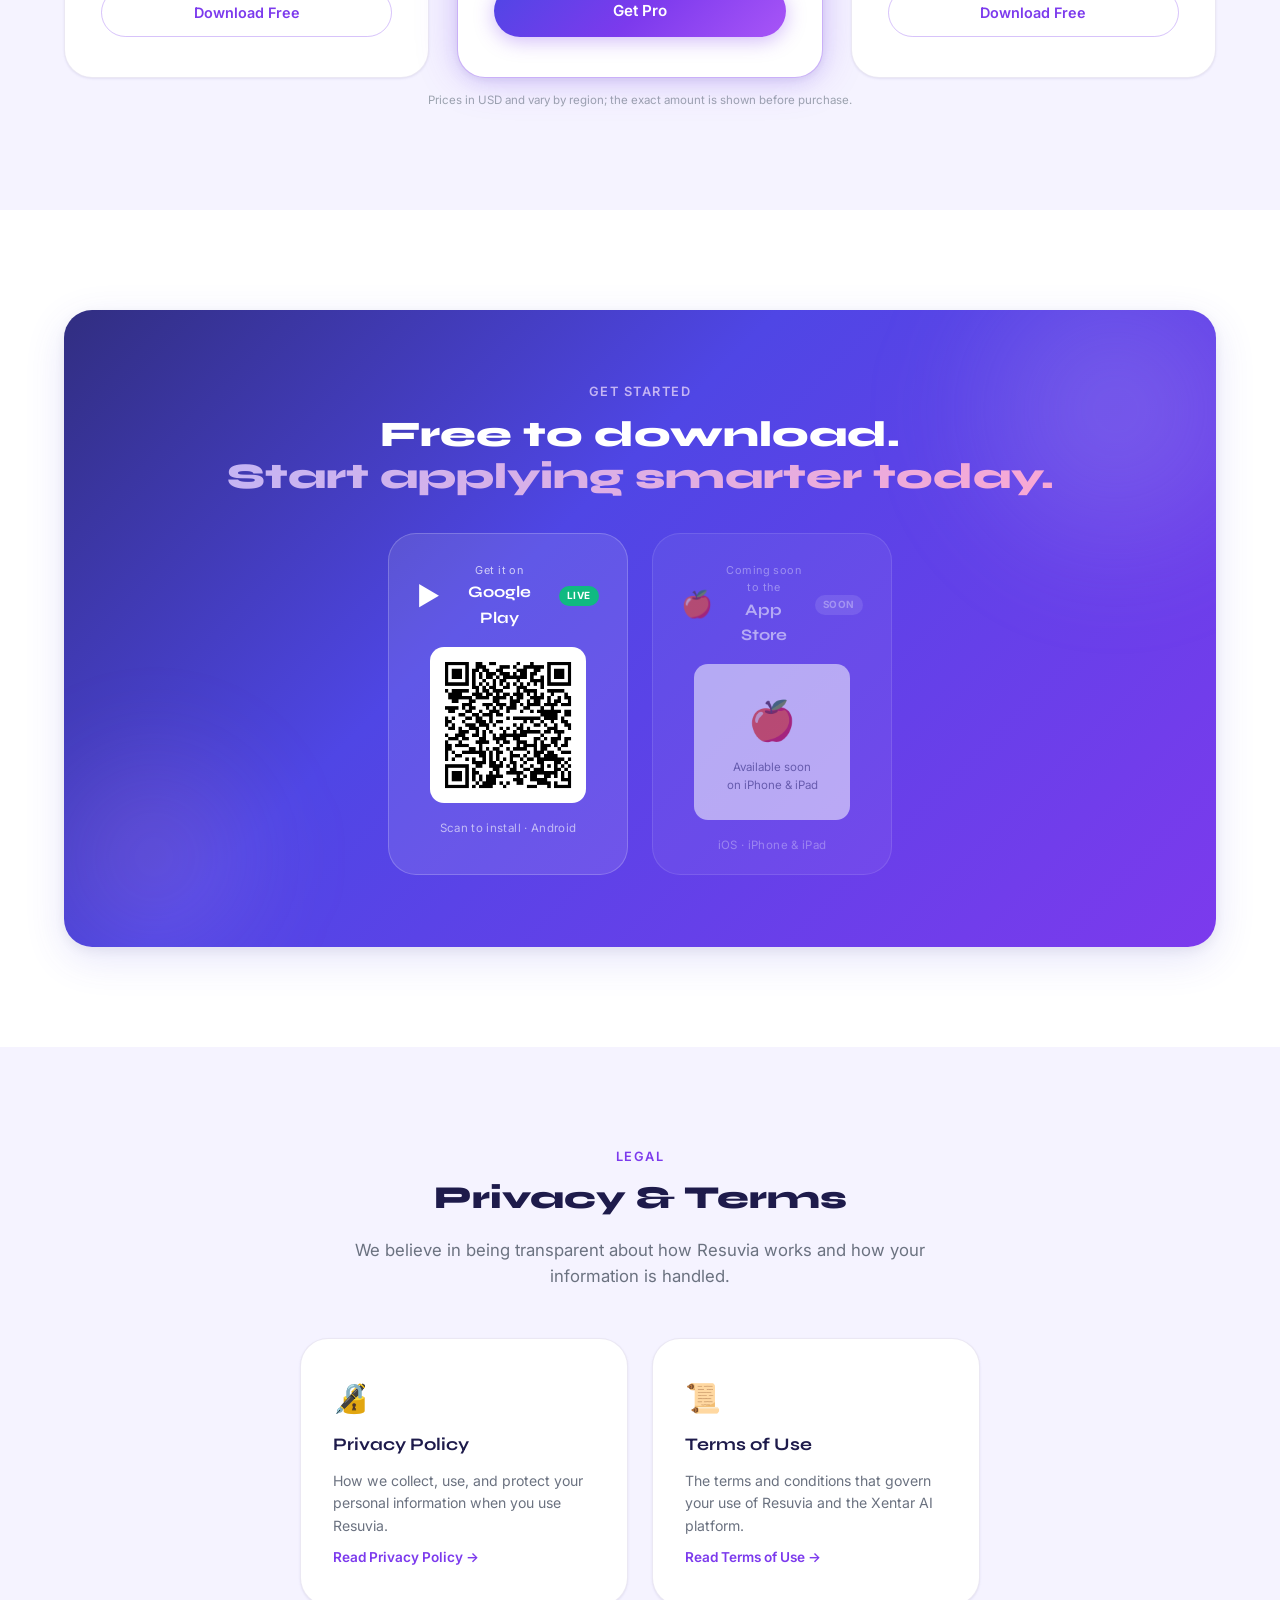
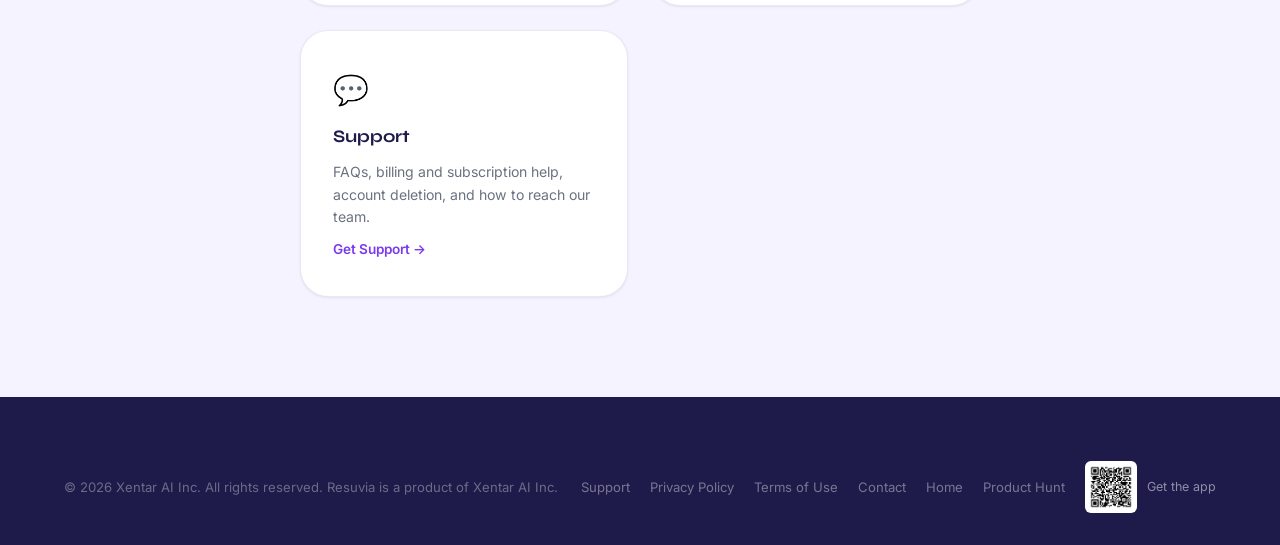
==== commit 16906b21: "docs(resuvia): sync site copy, pricing, and legal docs to current app state Adds Apple Sign-In discl" ====
--- a/products/resuvia/index.html
+++ b/products/resuvia/index.html
@@ -40,7 +40,7 @@
       "applicationCategory": "BusinessApplication",
       "applicationSubCategory": "Productivity",
       "operatingSystem": "Android",
-      "softwareVersion": "1.5.1",
+      "softwareVersion": "1.5.3",
       "keywords": "ATS resume checker, AI resume analyzer, resume ATS score, free ATS checker, resume scanner, ATS compatibility, resume keyword checker, job application AI, ATS score checker",
       "offers": {
         "@type": "Offer",
@@ -60,15 +60,18 @@
         "ATS Resume Score Checker",
         "AI-Powered Resume Rewrites",
         "Job Posting URL Analyzer",
-        "Resume Templates — PDF and DOCX export",
+        "19 Resume Templates incl. Regional CV Formats — PDF and DOCX export",
         "Resume Builder — Import or Build From Scratch",
         "Real Job Board Matches",
         "Real Application Tracker",
+        "Insights Dashboard",
         "Multilingual Resume Support (English, French, German, Spanish)",
         "AI Career Roadmap",
         "Interview Question Generator",
         "Resume Refinement",
         "Resume Version History",
+        "Target Page Length (1-6 Pages)",
+        "Streaks &amp; Achievement Milestones",
         "Shareable Scorecard &amp; Referral Rewards",
         "AES-256 Local Encryption"
       ],
@@ -137,7 +140,7 @@
           "name": "Is Resuvia free?",
           "acceptedAnswer": {
             "@type": "Answer",
-            "text": "Yes. Resuvia is free to download and includes 1 AI analysis per day, ATS score and section-by-section breakdown, AI-powered rewrites, Resume Refinement, all 16 resume templates with PDF and DOCX export, 1 resume download and 1 cover letter download per day, Resume Version History, 1 AI Career Roadmap &amp; Interview Prep generation per day, and real job board matches. A Pro subscription unlocks 20 analyses per day (Refine shares the same daily pool), unlimited downloads, 20 AI Career Roadmap &amp; Interview Prep generations per day, and an ad-free experience."
+            "text": "Yes. Resuvia is free to download and includes 1 AI analysis per day, ATS score and section-by-section breakdown, AI-powered rewrites, Resume Refinement, all 19 resume templates (including regional CV formats) with PDF and DOCX export, 1 resume download and 1 cover letter download per day, Resume Version History, 1 AI Career Roadmap &amp; Interview Prep generation per day, and real job board matches. A Pro subscription unlocks 20 analyses per day (Refine shares the same daily pool), unlimited downloads, 20 AI Career Roadmap &amp; Interview Prep generations per day, priority AI models, and an ad-free experience. If you only need a one-off boost, credit packs add analyses or downloads without a subscription."
           }
         },
         {
@@ -177,7 +180,7 @@
           "name": "What job boards does Resuvia support?",
           "acceptedAnswer": {
             "@type": "Answer",
-            "text": "Resuvia pulls live job listings from Remotive, TheMuse, and Arbeitnow through direct integrations. You can also paste a job posting URL from any site — including LinkedIn, Indeed, Glassdoor, ZipRecruiter, Lever, Greenhouse, Workday, Ashby, and most major job boards — and Resuvia will automatically fetch the full job description for ATS analysis."
+            "text": "Resuvia pulls live job listings from Adzuna, Jooble, Remotive, TheMuse, and Arbeitnow through direct integrations. You can also paste a job posting URL from any site — including LinkedIn, Indeed, Glassdoor, ZipRecruiter, Lever, Greenhouse, Workday, Ashby, and most major job boards — and Resuvia will automatically fetch the full job description for ATS analysis."
           }
         },
         {
@@ -186,6 +189,14 @@
           "acceptedAnswer": {
             "@type": "Answer",
             "text": "Yes. Resuvia is designed for repeated use across multiple applications. Free users get 1 AI analysis per day. Pro users get 20 analyses per day, letting you quickly tailor your resume to different job postings. Each analysis produces a fresh ATS score and targeted AI rewrites specific to that role. With Resume Version History (free for signed-in users), every tailored version is saved — up to 20 — so you can compare versions side by side and restore any previous copy."
+          }
+        },
+        {
+          "@type": "Question",
+          "name": "What are credit packs and do I need Pro?",
+          "acceptedAnswer": {
+            "@type": "Answer",
+            "text": "Credit packs are one-time purchases that add to your Free-tier daily quotas without a subscription: +3 analyses, +5 resume downloads, or +10 cover letter downloads. They're a good fit if you just need a one-off boost — a Pro subscription makes more sense if you analyze resumes regularly, since it raises your daily limits permanently and removes ads."
           }
         }
       ]
@@ -382,13 +393,13 @@
         <div class="rv-feature-card">
           <div class="rv-feat-icon">📋</div>
           <h3>Resume &amp; Cover Letter Templates</h3>
-          <p>Choose from 16 professionally designed templates — all free — spanning styles from clean modern to executive. Export as a polished PDF or DOCX, ready to send without touching a desktop app.</p>
+          <p>Choose from 19 professionally designed templates — all free — spanning styles from clean modern to executive, plus regional CV formats including the German Lebenslauf, Europass, and French CV Classique. Export as a polished PDF or DOCX, ready to send without touching a desktop app.</p>
         </div>
 
         <div class="rv-feature-card">
           <div class="rv-feat-icon">🔍</div>
           <h3>Real Job Matches</h3>
-          <p>Browse live listings from real job boards — Remotive, TheMuse, Arbeitnow, and more — filtered to your target role. No sponsored filler or ghost listings. One tap opens the original posting so you can apply directly.</p>
+          <p>Browse live listings from real job boards — Adzuna, Jooble, Remotive, TheMuse, Arbeitnow, and more — filtered to your target role. No sponsored filler or ghost listings. One tap opens the original posting so you can apply directly.</p>
         </div>
 
         <div class="rv-feature-card rv-feat-new">
@@ -435,6 +446,27 @@
           <div class="rv-feat-icon">🎁</div>
           <h3>Share Your Score, Earn Rewards</h3>
           <p>Share your ATS scorecard with friends and invite them to Resuvia — earn free Pro perks for every successful referral. Job searching is better, and more rewarding, together.</p>
+        </div>
+
+        <div class="rv-feature-card rv-feat-new">
+          <div class="rv-new-badge">New</div>
+          <div class="rv-feat-icon">📏</div>
+          <h3>Fit It to One Page — or Six</h3>
+          <p>Pick a target page length from 1 to 6 pages and Resuvia compresses your resume to fit — it never pads a shorter resume out to hit a page count. Exactly as long as it needs to be.</p>
+        </div>
+
+        <div class="rv-feature-card rv-feat-new">
+          <div class="rv-new-badge">New</div>
+          <div class="rv-feat-icon">📊</div>
+          <h3>Insights Dashboard</h3>
+          <p>See the skill gaps that keep showing up across your analyses and track your application funnel end to end — patterns you'd never spot one resume at a time.</p>
+        </div>
+
+        <div class="rv-feature-card rv-feat-new">
+          <div class="rv-new-badge">New</div>
+          <div class="rv-feat-icon">🔥</div>
+          <h3>Streaks &amp; Milestones</h3>
+          <p>Build a daily streak, unlock achievement badges, and earn bonus analysis credits at 7, 14, 30, 60, 100, and 365 days. Momentum that pays you back.</p>
         </div>
 
       </div>
@@ -510,7 +542,7 @@
 
         <details class="rv-faq-item">
           <summary>Is Resuvia free?<span class="rv-faq-plus">+</span></summary>
-          <p>Yes. Resuvia is free to download and includes 1 AI analysis per day, ATS score and section-by-section breakdown, AI-powered rewrites, Resume Refinement, all 16 resume templates with PDF and DOCX export, 1 resume download and 1 cover letter download per day, Resume Version History, 1 AI Career Roadmap &amp; Interview Prep generation per day, and real job board matches. A Pro subscription unlocks 20 analyses per day (Refine shares the same daily pool), unlimited downloads, 20 AI Career Roadmap &amp; Interview Prep generations per day, and an ad-free experience.</p>
+          <p>Yes. Resuvia is free to download and includes 1 AI analysis per day, ATS score and section-by-section breakdown, AI-powered rewrites, Resume Refinement, all 19 resume templates (including regional CV formats) with PDF and DOCX export, 1 resume download and 1 cover letter download per day, Resume Version History, 1 AI Career Roadmap &amp; Interview Prep generation per day, and real job board matches. A Pro subscription unlocks 20 analyses per day (Refine shares the same daily pool), unlimited downloads, 20 AI Career Roadmap &amp; Interview Prep generations per day, priority AI models, and an ad-free experience. If you only need a one-off boost, credit packs add analyses or downloads without a subscription.</p>
         </details>
 
         <details class="rv-faq-item">
@@ -535,12 +567,17 @@
 
         <details class="rv-faq-item">
           <summary>What job boards does Resuvia support?<span class="rv-faq-plus">+</span></summary>
-          <p>Resuvia pulls live job listings from Remotive, TheMuse, and Arbeitnow through direct integrations. You can also paste a job posting URL from any site — including LinkedIn, Indeed, Glassdoor, ZipRecruiter, Lever, Greenhouse, Workday, Ashby, and most major job boards — and Resuvia will automatically fetch the full job description for ATS analysis.</p>
+          <p>Resuvia pulls live job listings from Adzuna, Jooble, Remotive, TheMuse, and Arbeitnow through direct integrations. You can also paste a job posting URL from any site — including LinkedIn, Indeed, Glassdoor, ZipRecruiter, Lever, Greenhouse, Workday, Ashby, and most major job boards — and Resuvia will automatically fetch the full job description for ATS analysis.</p>
         </details>
 
         <details class="rv-faq-item">
           <summary>Can I use Resuvia to tailor my resume for multiple jobs?<span class="rv-faq-plus">+</span></summary>
           <p>Yes. Resuvia is designed for repeated use across multiple applications. Free users get 1 AI analysis per day. Pro users get 20 analyses per day, letting you quickly tailor your resume to different job postings. Each analysis produces a fresh ATS score and targeted AI rewrites specific to that role. With Resume Version History (free for signed-in users), every tailored version is saved — up to 20 — so you can compare versions side by side and restore any previous copy.</p>
+        </details>
+
+        <details class="rv-faq-item">
+          <summary>What are credit packs and do I need Pro?<span class="rv-faq-plus">+</span></summary>
+          <p>Credit packs are one-time purchases that add to your Free-tier daily quotas without a subscription: +3 analyses, +5 resume downloads, or +10 cover letter downloads. They're a good fit if you just need a one-off boost — a Pro subscription makes more sense if you analyze resumes regularly, since it raises your daily limits permanently and removes ads.</p>
         </details>
 
       </div>
@@ -582,13 +619,16 @@
             <li><span class="rv-check">✓</span> ATS score &amp; section-by-section breakdown</li>
             <li><span class="rv-check">✓</span> AI-powered rewrites &amp; targeted suggestions</li>
             <li><span class="rv-check">✓</span> Analyze any job posting link or pasted text</li>
-            <li><span class="rv-check">✓</span> All 16 resume templates (PDF &amp; DOCX export)</li>
+            <li><span class="rv-check">✓</span> 19 resume templates, incl. regional CV formats (PDF &amp; DOCX export)</li>
             <li><span class="rv-check">✓</span> 1 resume download per day</li>
             <li><span class="rv-check">✓</span> 1 cover letter download per day</li>
             <li><span class="rv-check">✓</span> Real job board matches (15 searches/day)</li>
+            <li><span class="rv-check">✓</span> Application tracker &amp; insights dashboard</li>
             <li><span class="rv-check">✓</span> Resume Version History (up to 20 versions)</li>
             <li><span class="rv-check">✓</span> AI Career Roadmap &amp; Interview Prep (1 generation/day)</li>
             <li><span class="rv-check">✓</span> Resume Refinement (shares analysis quota)</li>
+            <li><span class="rv-check">✓</span> Watch an ad for bonus analyses (up to 3/day)</li>
+            <li><span class="rv-check">✓</span> Referral &amp; streak bonus credits</li>
           </ul>
           <a href="#download" class="btn-outline" style="width:100%;text-align:center;justify-content:center;">Download Free</a>
         </div>
@@ -598,8 +638,16 @@
           <div class="rv-tier-header">
             <h3>Pro</h3>
             <div class="rv-tier-price">
-              <span class="rv-price-num" style="font-size:1.5rem;color:var(--violet)">Monthly subscription</span>
+              <span class="rv-price-num">$9.99</span>
+              <span class="rv-price-period">/month</span>
             </div>
+            <div class="rv-price-alt">
+              <span class="rv-price-num-sm">$89.99</span>
+              <span class="rv-price-period">/year</span>
+              <span class="rv-price-offer">50% off · limited time</span>
+            </div>
+            <p class="rv-price-note">≈ $7.50/mo billed annually</p>
+            <p class="rv-price-note">Google Play pricing · App Store pricing announced at iOS launch</p>
             <p>For serious job seekers who want every advantage to land the right role.</p>
           </div>
           <ul class="rv-tier-list">
@@ -607,18 +655,40 @@
             <li><span class="rv-check">✓</span> ATS score &amp; section-by-section breakdown</li>
             <li><span class="rv-check">✓</span> AI-powered rewrites &amp; targeted suggestions</li>
             <li><span class="rv-check">✓</span> Analyze any job posting link or pasted text</li>
-            <li><span class="rv-check">✓</span> 16 resume templates (PDF &amp; DOCX export)</li>
+            <li><span class="rv-check">✓</span> 19 resume templates (PDF &amp; DOCX export)</li>
             <li><span class="rv-check">✓</span> Unlimited resume &amp; cover letter downloads</li>
             <li><span class="rv-check">✓</span> Real job board matches (60 searches/day)</li>
             <li><span class="rv-check">✓</span> AI Career Roadmap &amp; Interview Prep (20 generations/day)</li>
             <li><span class="rv-check">✓</span> Resume Refinement (shares analysis quota)</li>
             <li><span class="rv-check">✓</span> Resume Version History (up to 20 versions)</li>
+            <li><span class="rv-check">✓</span> Priority AI model chain (Gemini, Mistral &amp; Claude)</li>
+            <li><span class="rv-check">✓</span> Regenerate any analysis</li>
             <li><span class="rv-check">✓</span> No ads</li>
           </ul>
           <a href="#download" class="btn-primary" style="width:100%;text-align:center;justify-content:center;">Get Pro</a>
         </div>
 
-      </div>
+        <div class="rv-tier rv-tier-packs">
+          <div class="rv-tier-header">
+            <h3>Credit Packs</h3>
+            <div class="rv-tier-price">
+              <span class="rv-price-num">$0.99</span>
+              <span class="rv-price-period">each</span>
+            </div>
+            <p class="rv-price-note">Same price on Google Play &amp; the App Store</p>
+            <p>Need a one-off boost? Add credits without a subscription.</p>
+          </div>
+          <ul class="rv-tier-list">
+            <li class="rv-pack-row"><span><span class="rv-check">✓</span> +3 Analyses</span><span class="rv-pack-price">$0.99</span></li>
+            <li class="rv-pack-row"><span><span class="rv-check">✓</span> +5 Resume Downloads</span><span class="rv-pack-price">$0.99</span></li>
+            <li class="rv-pack-row"><span><span class="rv-check">✓</span> +10 Cover Letters</span><span class="rv-pack-price">$0.99</span></li>
+          </ul>
+          <p class="rv-price-note">One-time purchase, no subscription. Credits stack on top of your daily free quota.</p>
+          <a href="#download" class="btn-outline" style="width:100%;text-align:center;justify-content:center;">Download Free</a>
+        </div>
+
+      </div>
+      <p class="rv-price-legal center" style="text-align:center;">Prices in USD and vary by region; the exact amount is shown before purchase.</p>
     </div>
   </section>
 
--- a/style.css
+++ b/style.css
@@ -845,6 +845,11 @@
   font-size: 0.78rem;
   font-weight: 600;
 }
+.platform-badge-soon {
+  background: transparent;
+  color: var(--text-muted);
+  border: 1px dashed var(--border-strong);
+}
 .product-actions { display: flex; gap: 14px; flex-wrap: wrap; align-items: center; }
 .case-study-note { font-size: 0.88rem; color: var(--text-muted); margin: -8px 0 20px; }
 .case-study-note a { color: var(--violet); text-decoration: underline; text-underline-offset: 2px; }
--- a/products/resuvia/resuvia.css
+++ b/products/resuvia/resuvia.css
@@ -328,9 +328,9 @@
 /* PRICING */
 .rv-tiers {
   display: grid;
-  grid-template-columns: 1fr 1fr;
-  gap: 32px;
-  max-width: 860px;
+  grid-template-columns: repeat(3, 1fr);
+  gap: 28px;
+  max-width: 1180px;
   margin: 48px auto 0;
 }
 .rv-tier {
@@ -372,6 +372,34 @@
 .rv-check { color: #10B981; font-weight: 700; flex-shrink: 0; }
 .rv-muted { color: var(--text-muted); flex-shrink: 0; }
 
+/* PRICING — annual row + packs card */
+.rv-price-alt {
+  display: flex;
+  align-items: baseline;
+  gap: 8px;
+  flex-wrap: wrap;
+  margin-top: 6px;
+}
+.rv-price-alt .rv-price-num-sm { font-family: var(--font-display); font-weight: 800; font-size: 1.3rem; color: var(--text-primary); }
+.rv-price-alt .rv-price-period { font-size: 0.82rem; color: var(--text-muted); }
+.rv-price-offer {
+  display: inline-block;
+  background: var(--gradient-primary);
+  color: #fff;
+  font-size: 0.68rem;
+  font-weight: 700;
+  letter-spacing: 0.04em;
+  text-transform: uppercase;
+  padding: 3px 10px;
+  border-radius: var(--radius-full);
+  white-space: nowrap;
+}
+.rv-price-note { font-size: 0.76rem; color: var(--text-muted); margin-top: 4px; }
+.rv-price-legal { font-size: 0.72rem; color: var(--text-muted); margin-top: 14px; line-height: 1.5; }
+.rv-tier-packs { border-color: var(--border); }
+.rv-pack-price { margin-left: auto; font-weight: 700; color: var(--text-primary); flex-shrink: 0; }
+.rv-tier-list li.rv-pack-row { justify-content: space-between; }
+
 /* DOWNLOAD */
 .rv-download-card {
   background: var(--gradient-hero);
@@ -637,6 +665,8 @@
   .rv-hero-phone { display: flex; justify-content: center; }
   .rv-hero-text { max-width: 100%; }
   .rv-features-grid { grid-template-columns: repeat(2, 1fr); }
+  .rv-tiers { grid-template-columns: 1fr 1fr; max-width: 700px; }
+  .rv-tier-packs { grid-column: 1 / -1; }
 }
 @media (max-width: 768px) {
   .rv-hero { padding: calc(var(--nav-height) + 48px) 24px 48px; }
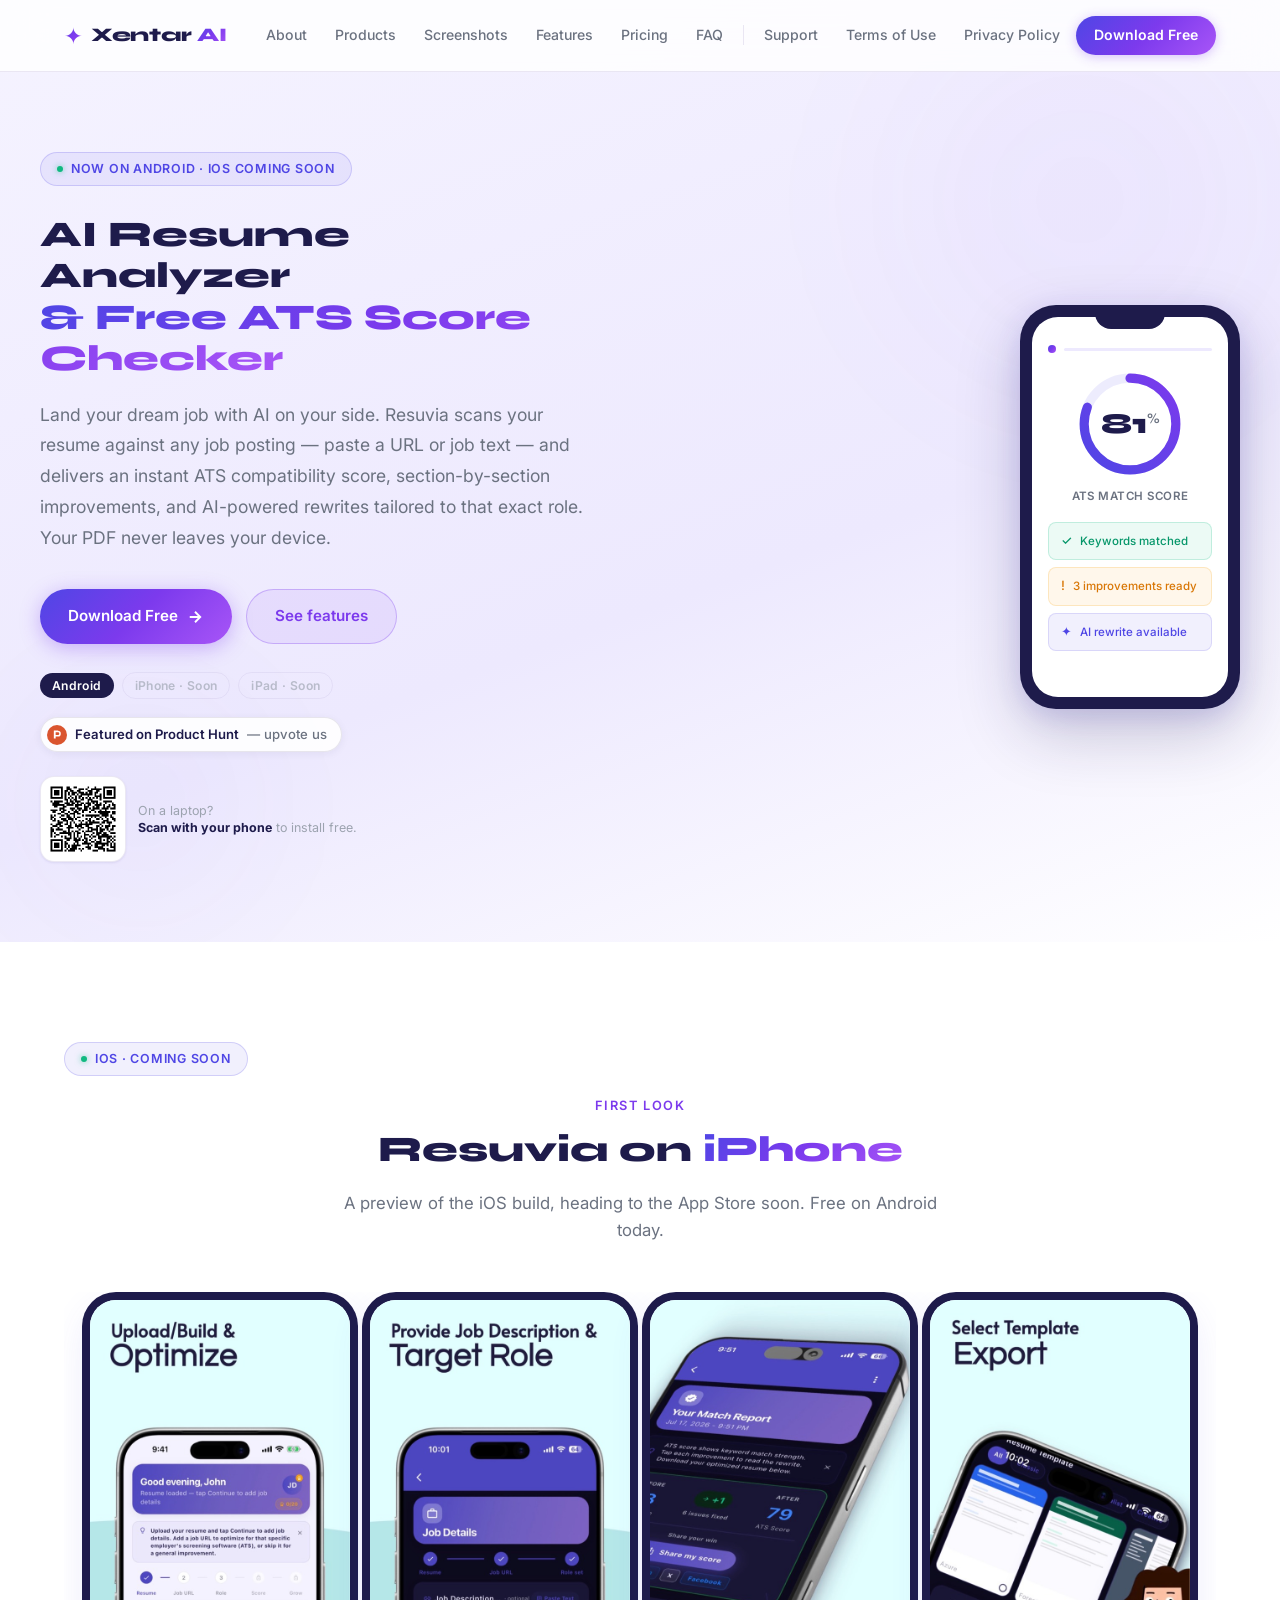
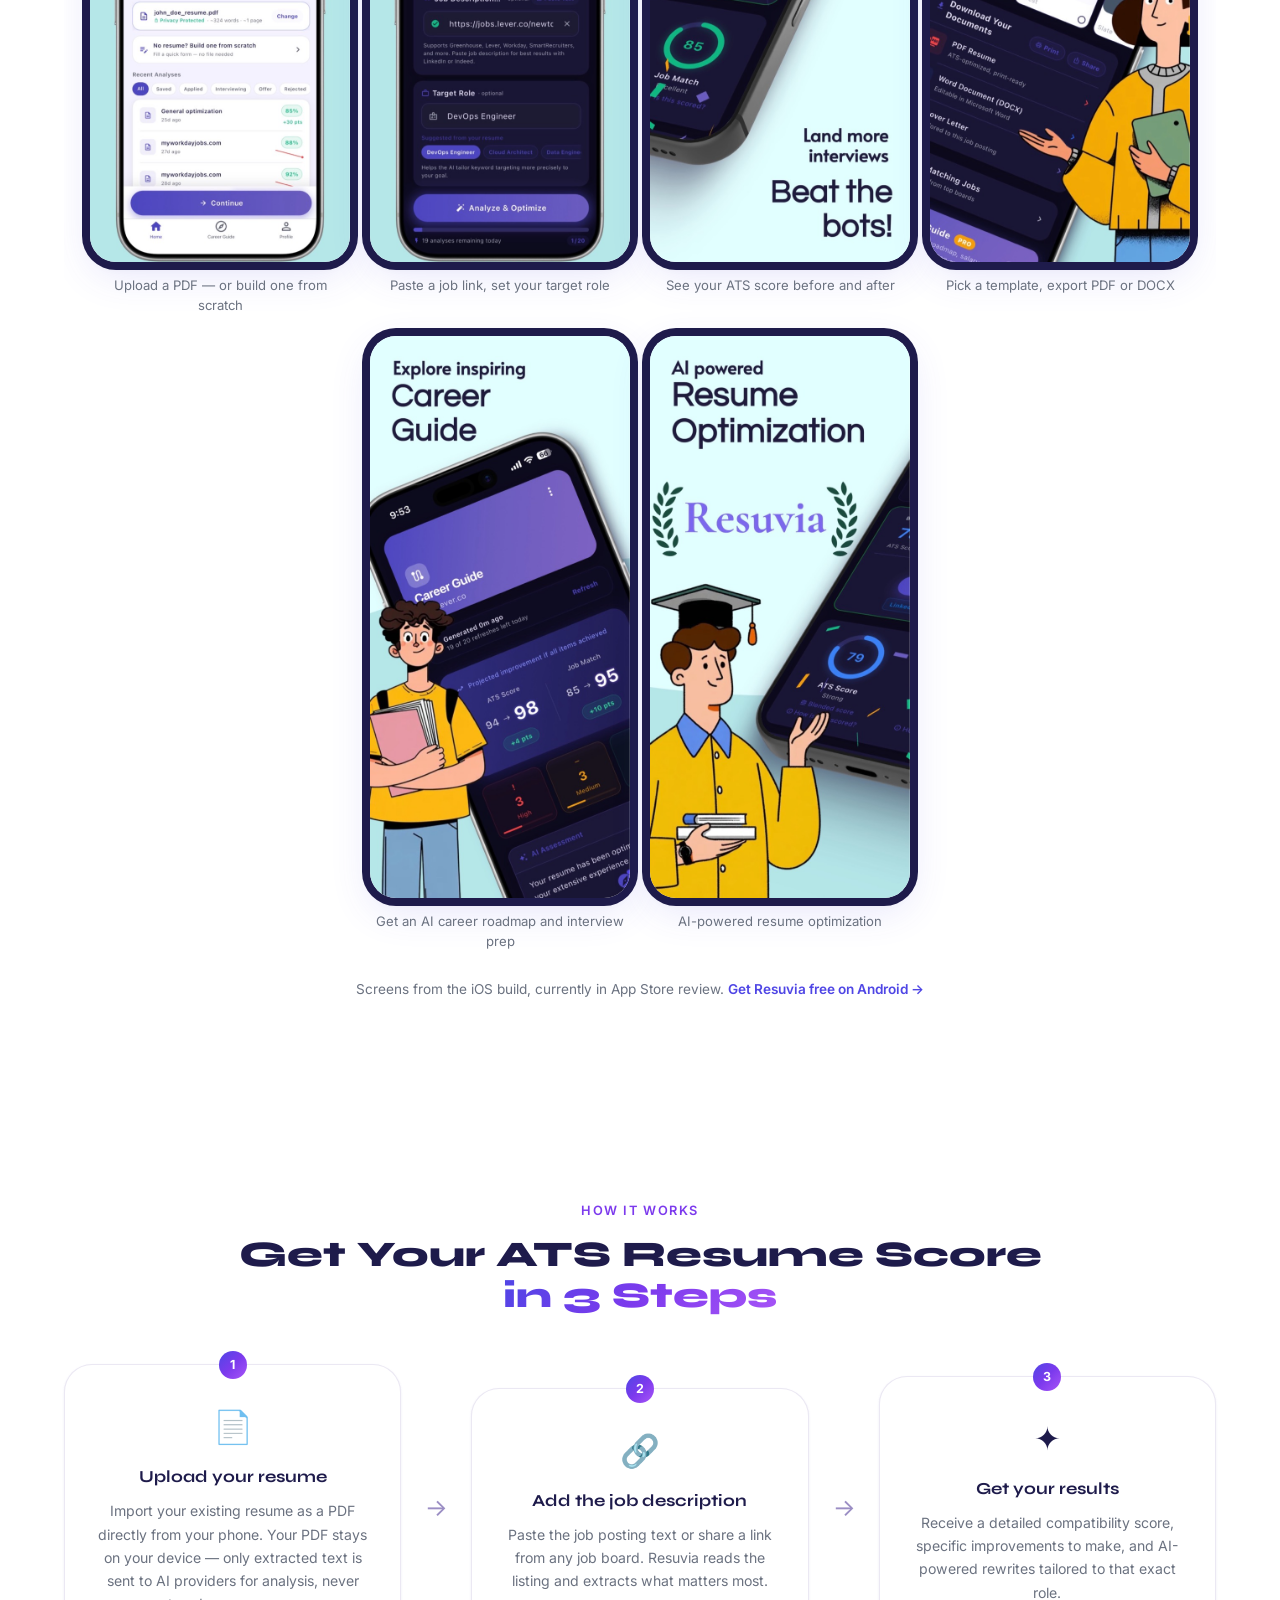
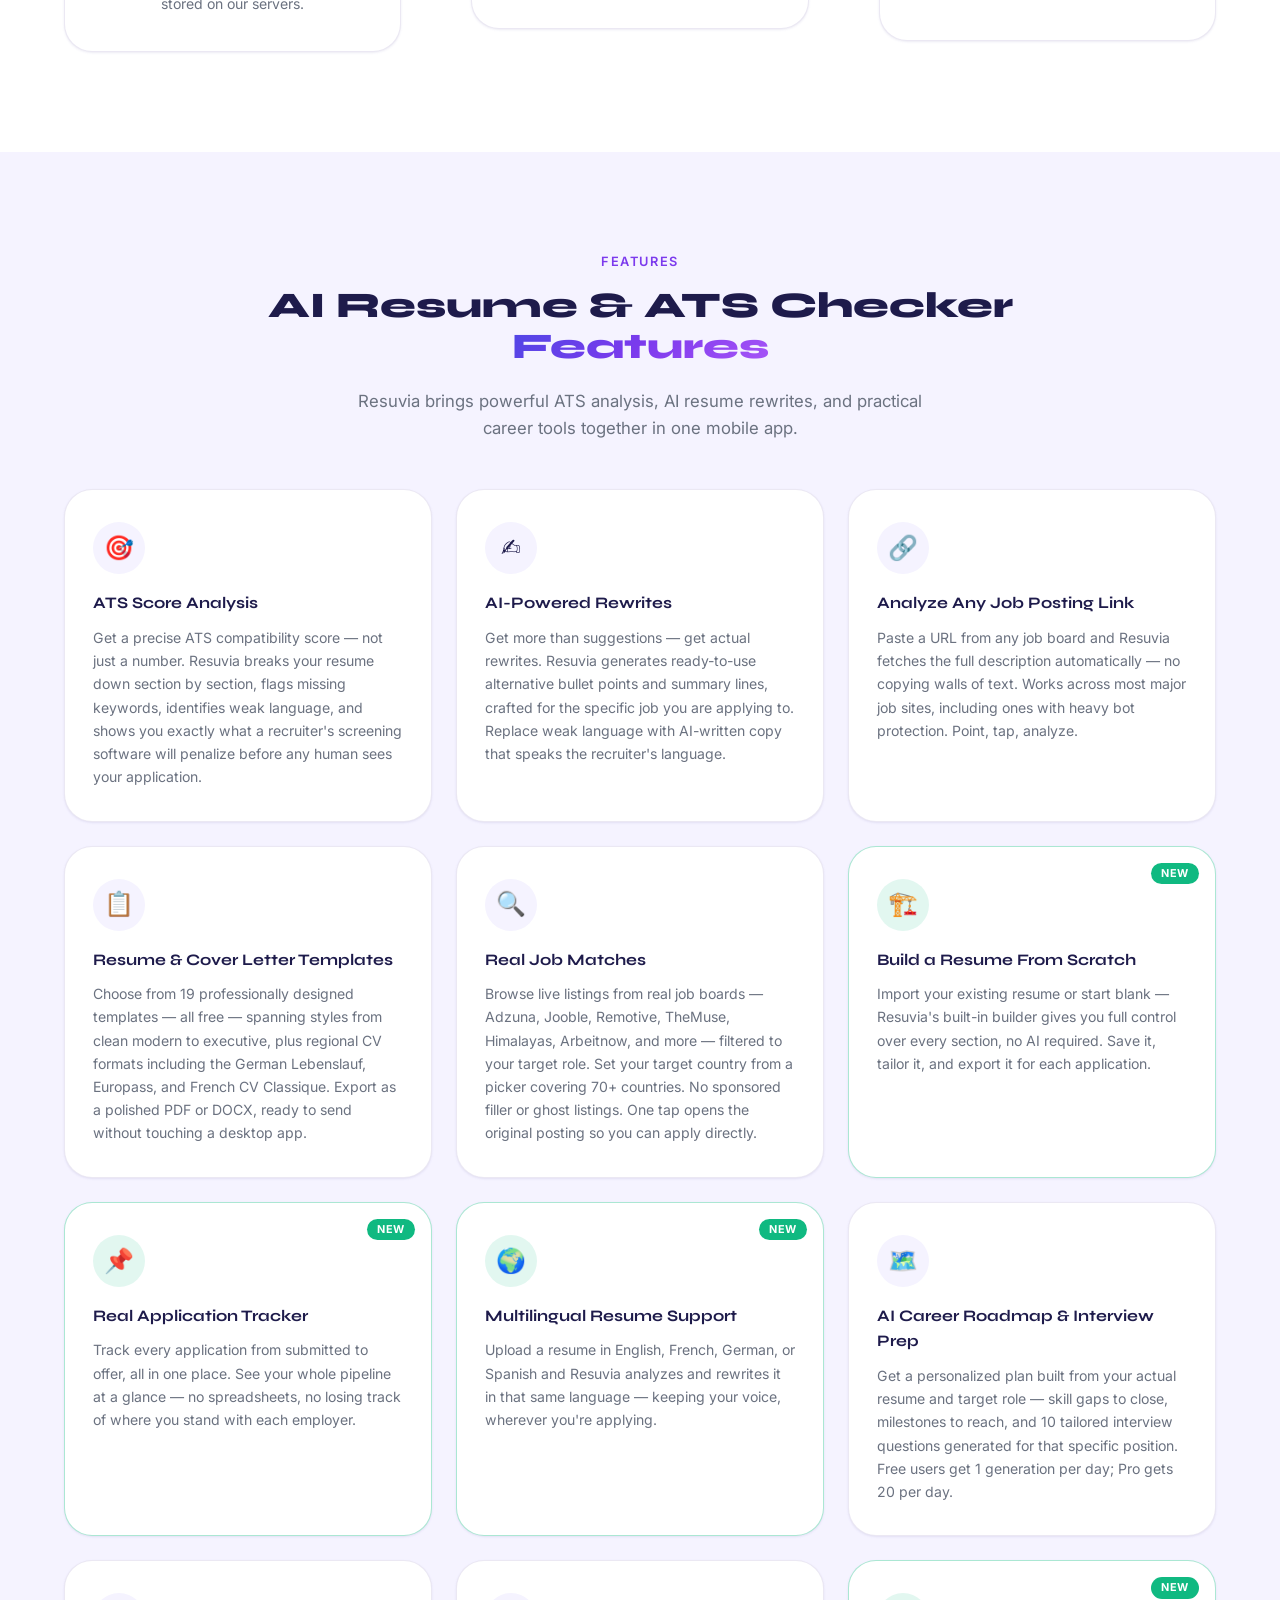
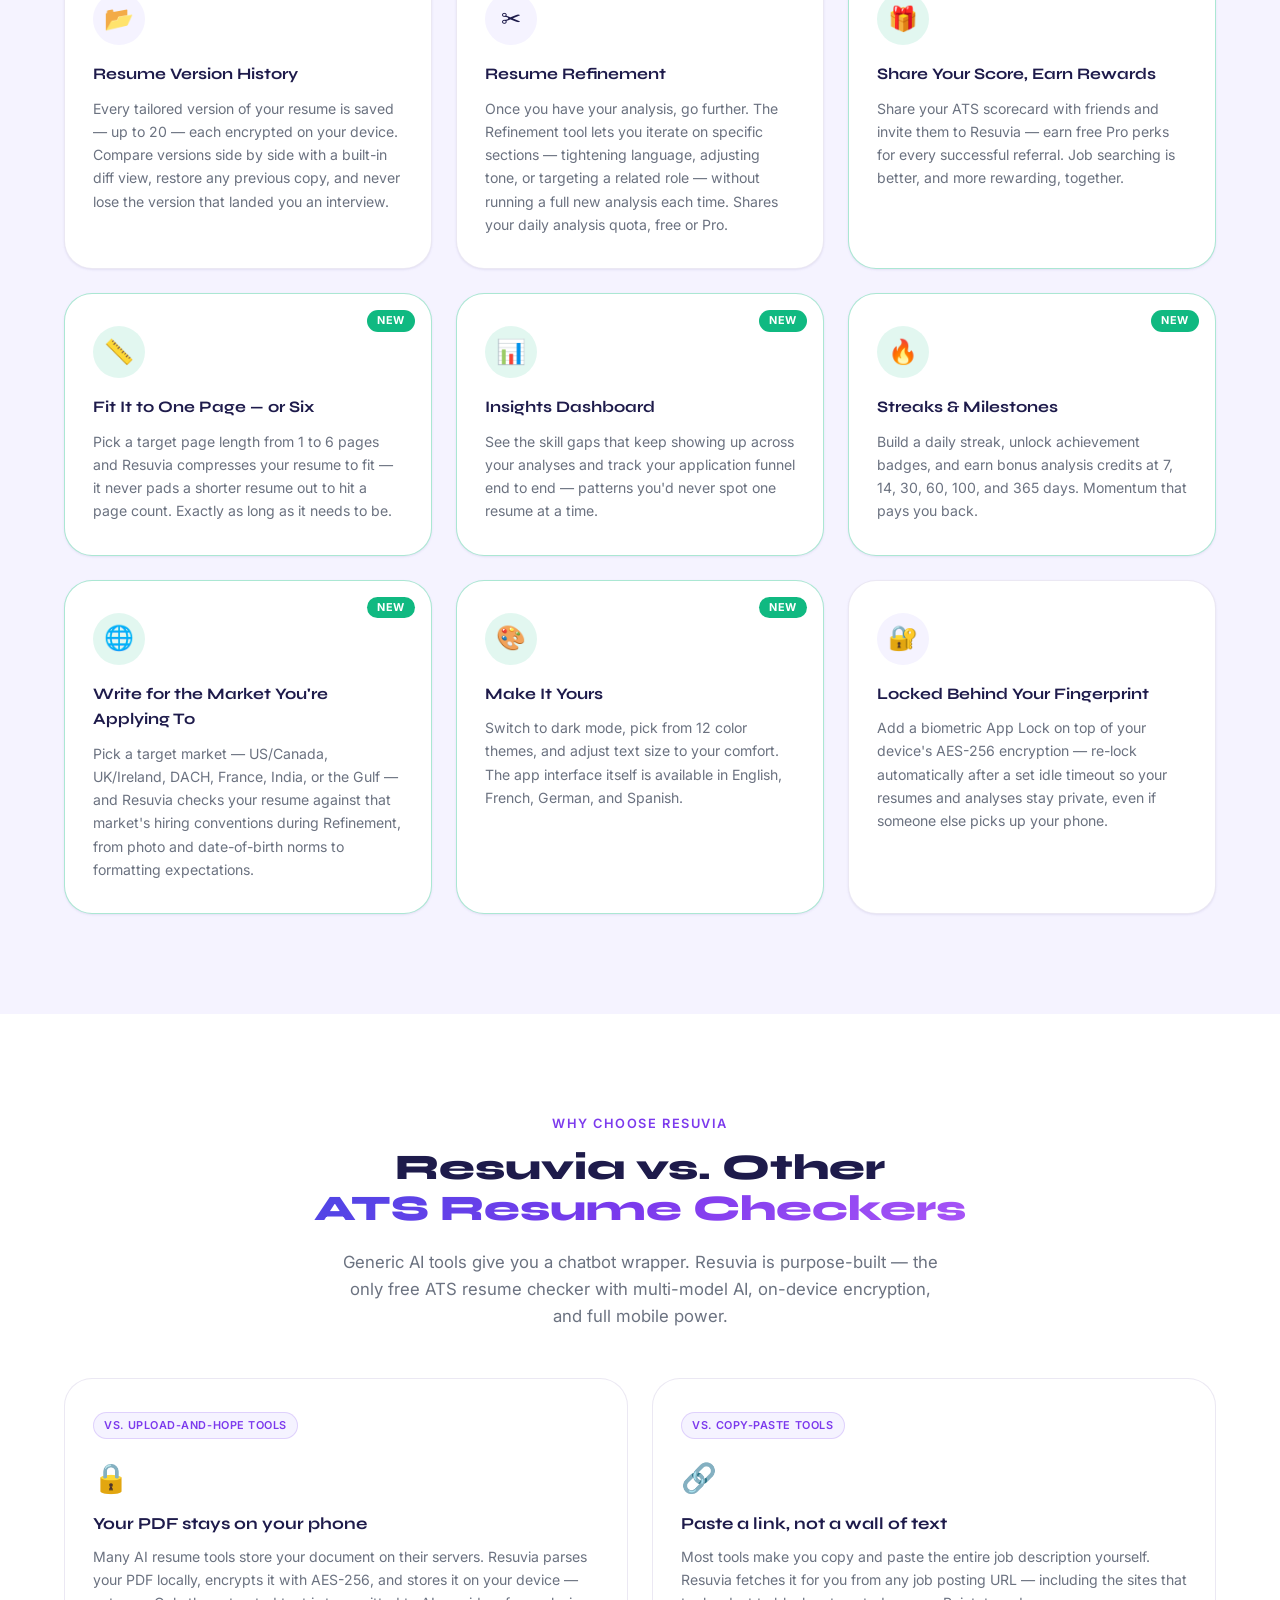
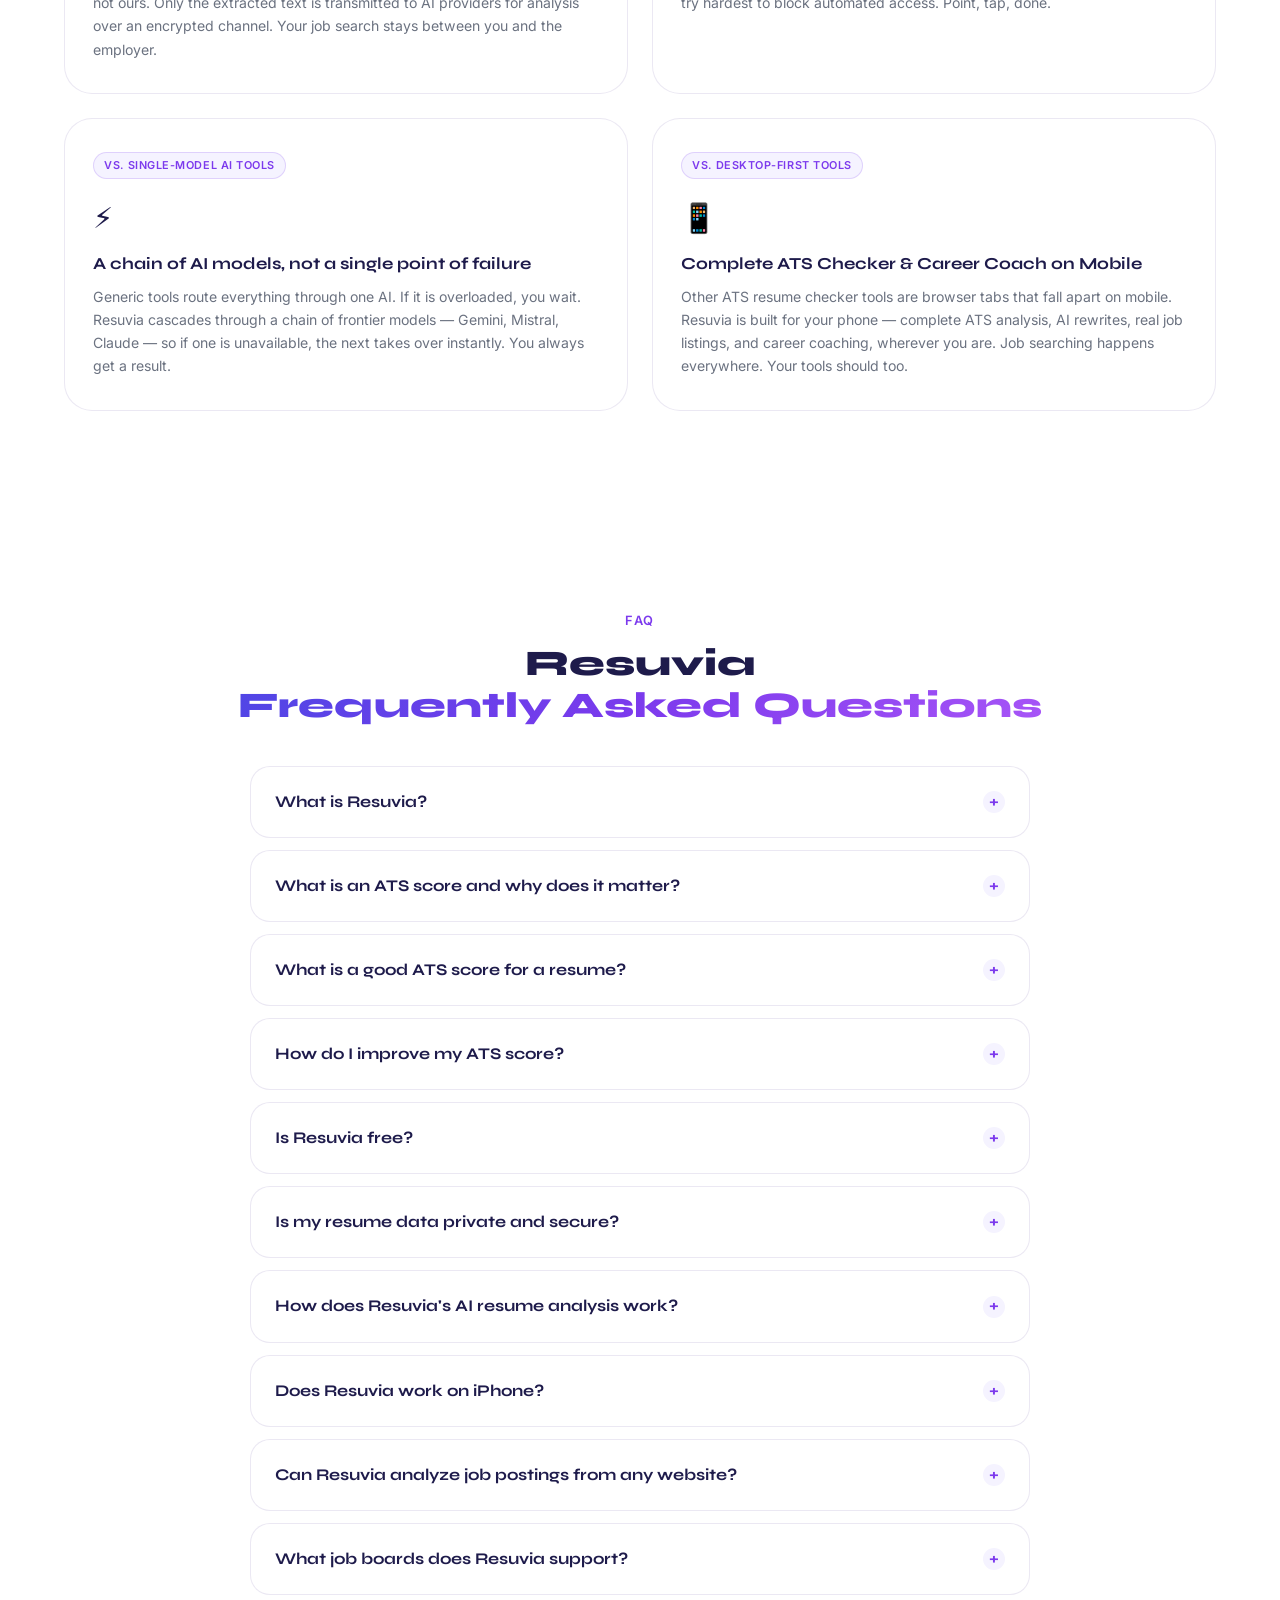
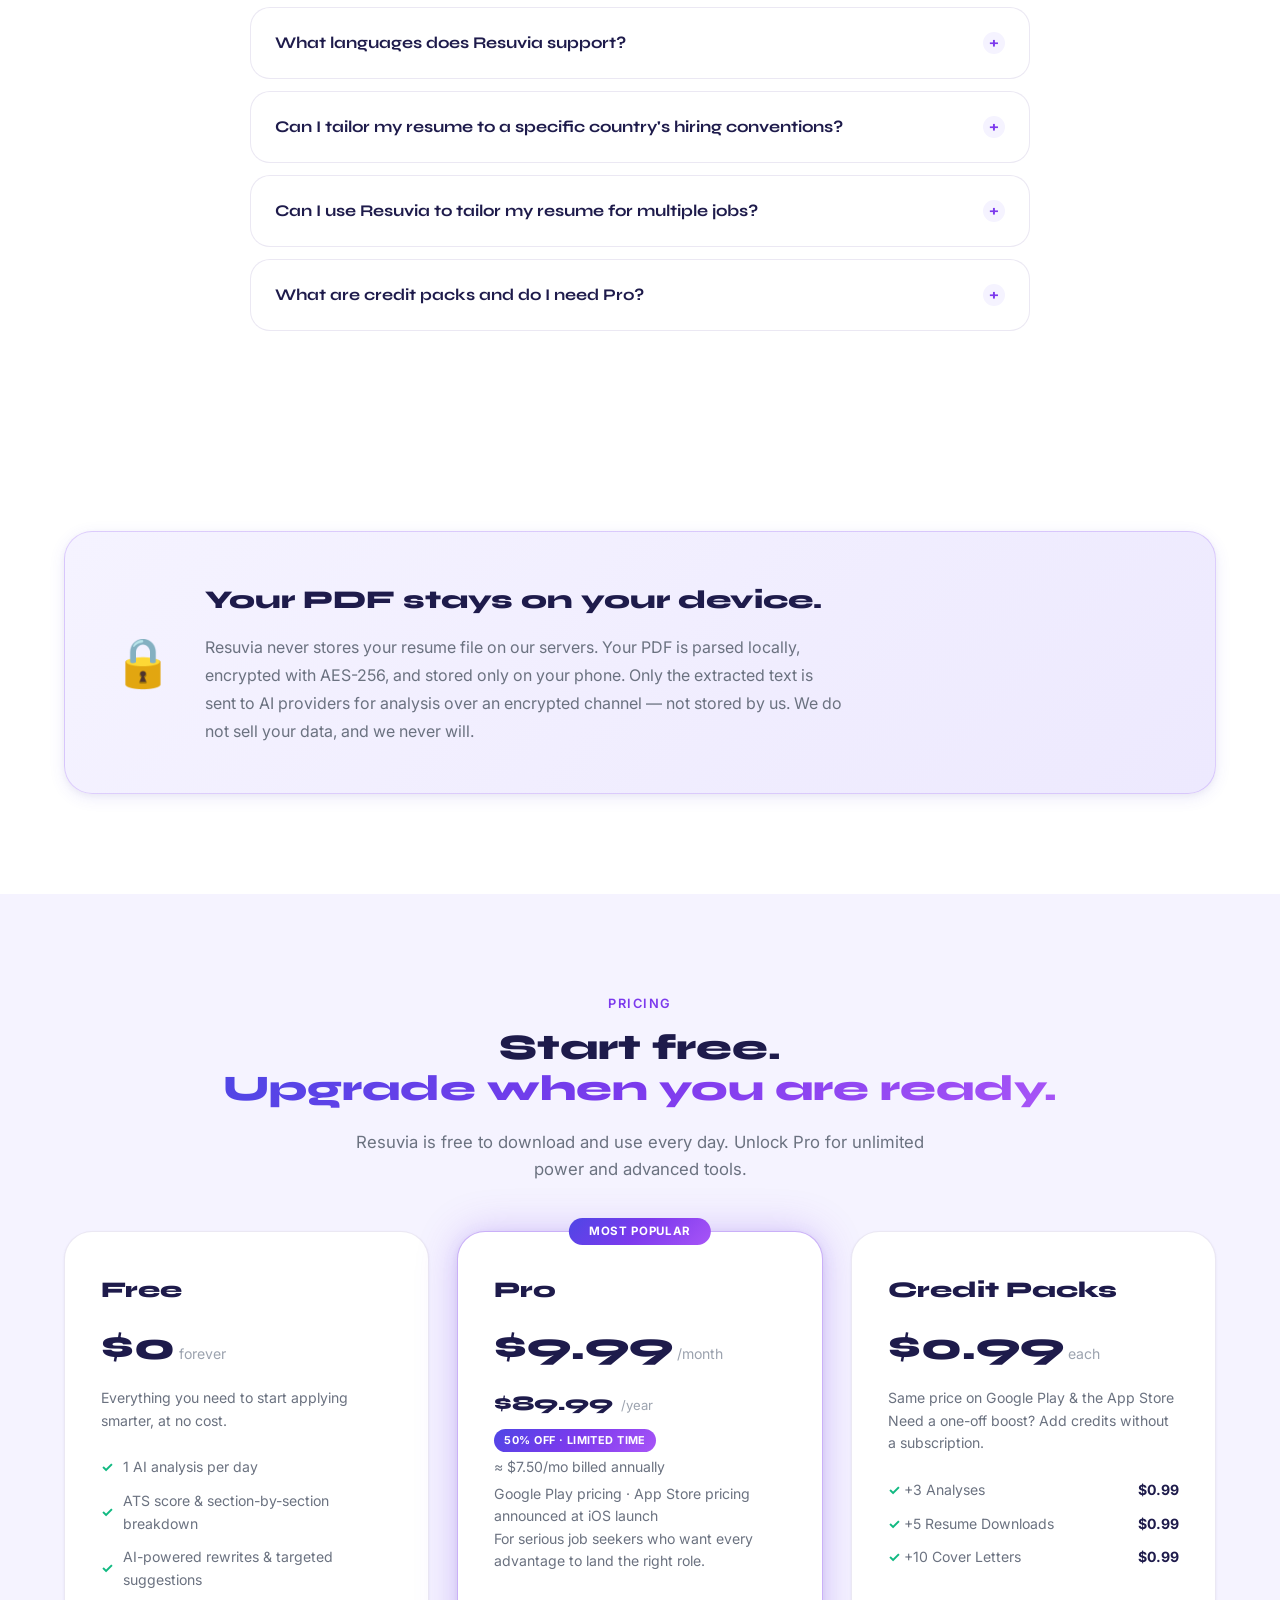
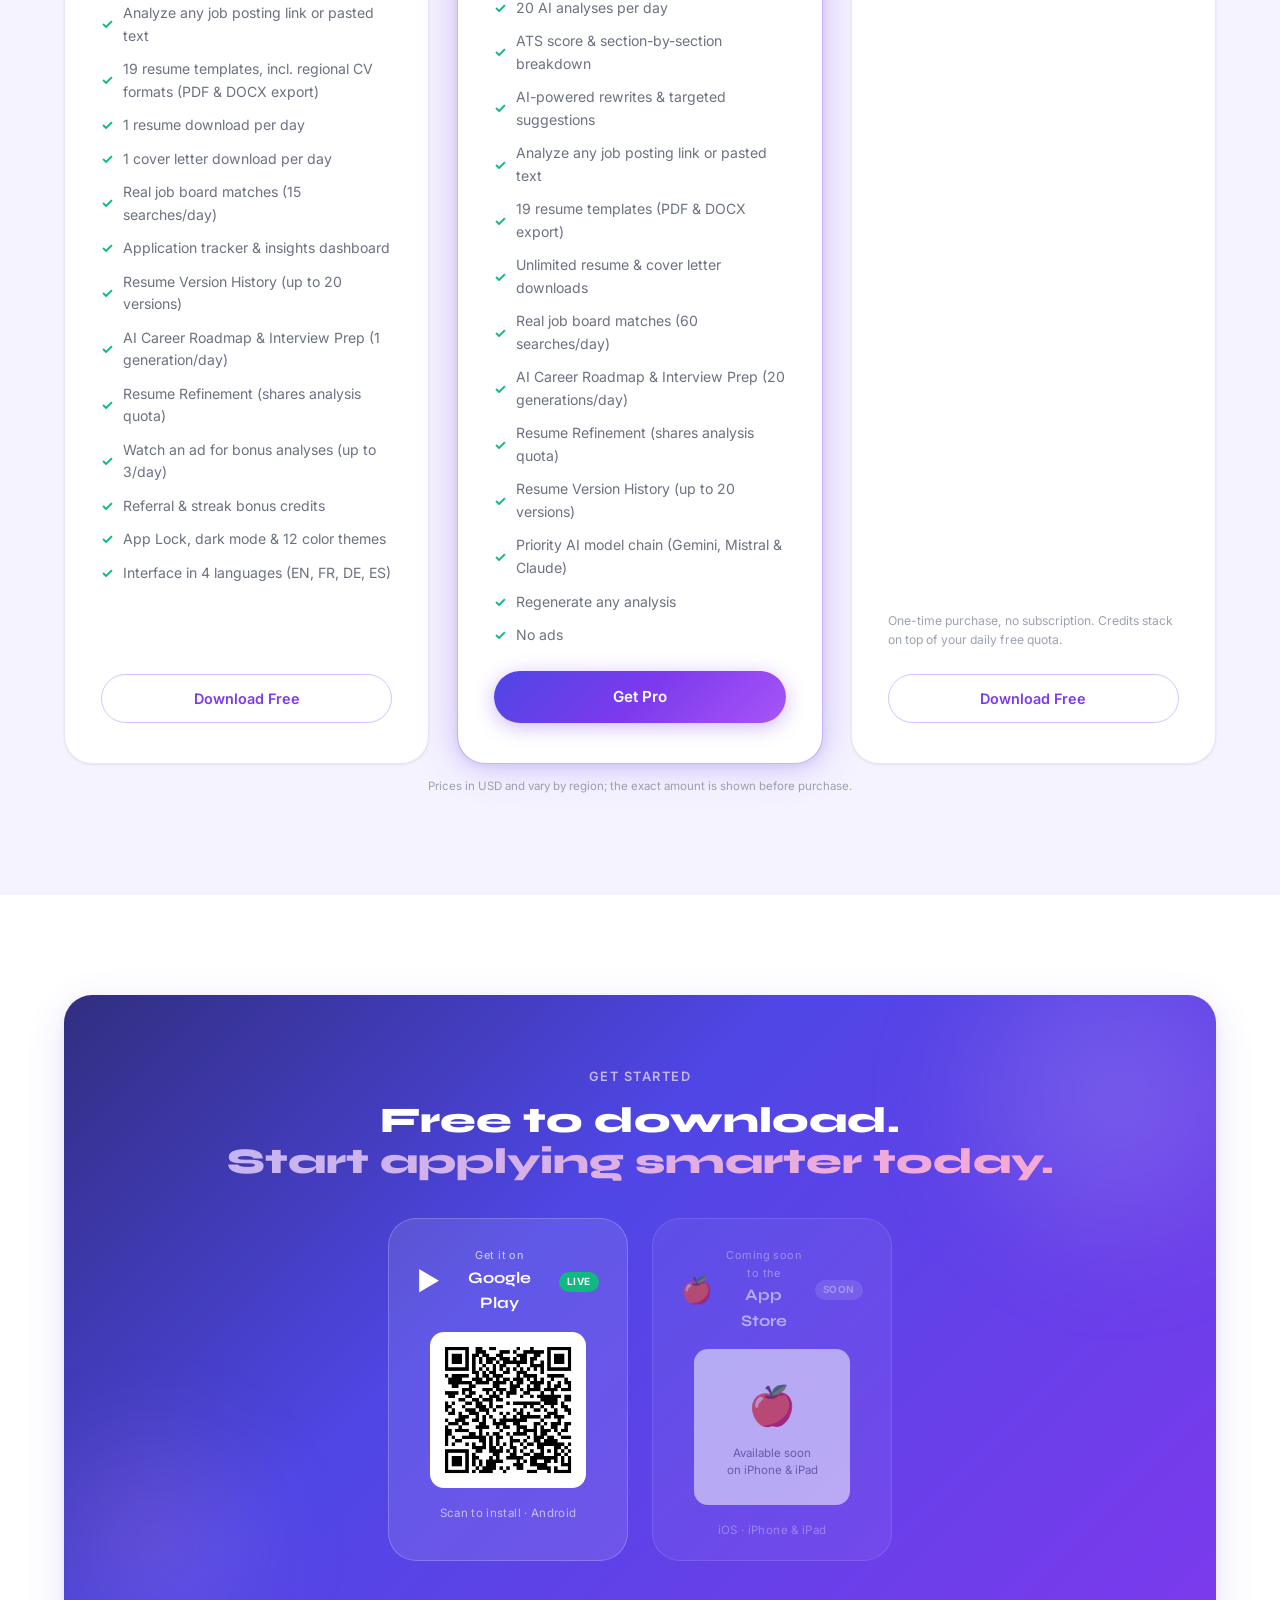
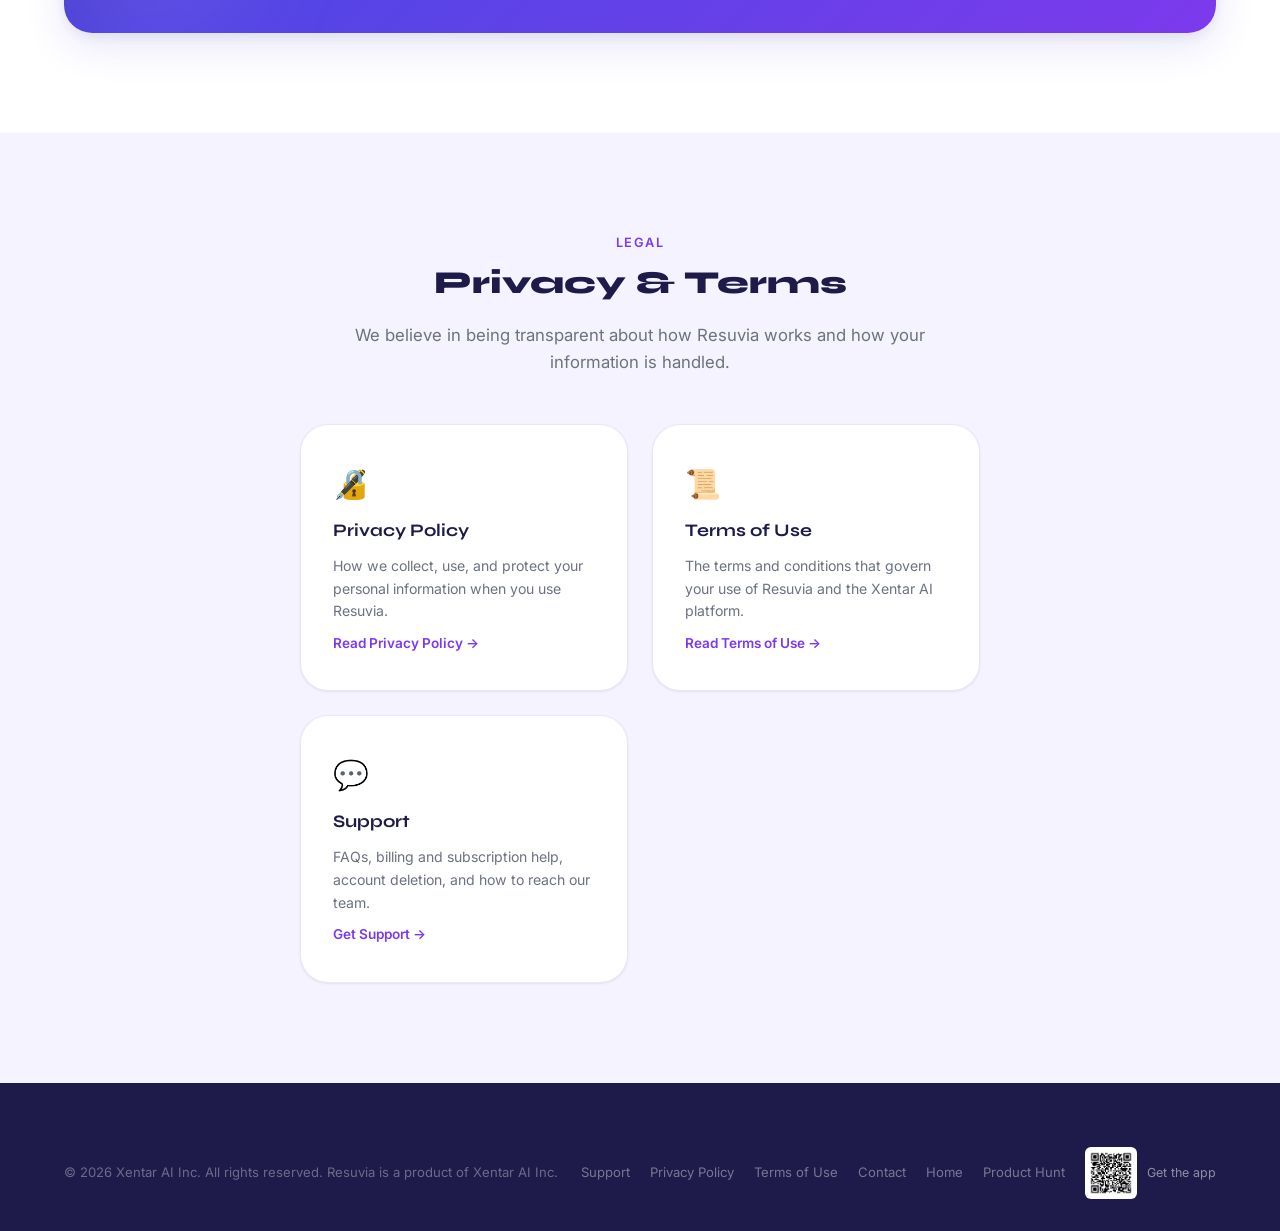
==== commit 77a6db0c: "Add iOS first-look screenshot gallery, sync Resuvia site copy to app state New "First look" section " ====
--- a/products/resuvia/index.html
+++ b/products/resuvia/index.html
@@ -40,8 +40,8 @@
       "applicationCategory": "BusinessApplication",
       "applicationSubCategory": "Productivity",
       "operatingSystem": "Android",
-      "softwareVersion": "1.5.3",
-      "keywords": "ATS resume checker, AI resume analyzer, resume ATS score, free ATS checker, resume scanner, ATS compatibility, resume keyword checker, job application AI, ATS score checker",
+      "softwareVersion": "1.6.3",
+      "keywords": "ATS resume checker, AI resume analyzer, resume ATS score, free ATS checker, resume scanner, ATS compatibility, resume keyword checker, job application AI, ATS score checker, resume app iphone, ATS checker ios",
       "offers": {
         "@type": "Offer",
         "price": "0",
@@ -54,6 +54,36 @@
           "@type": "ImageObject",
           "url": "https://xentarai.com/products/resuvia/images/og-image.png",
           "description": "Resuvia app showing ATS compatibility score with keyword analysis and AI resume rewrite suggestions"
+        },
+        {
+          "@type": "ImageObject",
+          "url": "https://xentarai.com/products/resuvia/images/ios/ios-1-home@2x.jpg",
+          "description": "Resuvia iOS home screen showing resume upload, the 5-step journey rail, and a list of recent analyses"
+        },
+        {
+          "@type": "ImageObject",
+          "url": "https://xentarai.com/products/resuvia/images/ios/ios-2-job-details@2x.jpg",
+          "description": "Resuvia iOS job details screen with a pasted job posting URL, a target role field, and the Analyze & Optimize button"
+        },
+        {
+          "@type": "ImageObject",
+          "url": "https://xentarai.com/products/resuvia/images/ios/ios-3-match-report@2x.jpg",
+          "description": "Resuvia iOS match report showing the ATS score improving from 78 to 79 with 6 issues fixed, plus a job match score of 85"
+        },
+        {
+          "@type": "ImageObject",
+          "url": "https://xentarai.com/products/resuvia/images/ios/ios-4-templates-export@2x.jpg",
+          "description": "Resuvia iOS template picker with Azure, Forest, and Slate templates, plus PDF, DOCX, and cover letter export options"
+        },
+        {
+          "@type": "ImageObject",
+          "url": "https://xentarai.com/products/resuvia/images/ios/ios-5-career-guide@2x.jpg",
+          "description": "Resuvia iOS Career Guide showing projected ATS and job match score gains, plus high and medium priority action items"
+        },
+        {
+          "@type": "ImageObject",
+          "url": "https://xentarai.com/products/resuvia/images/ios/ios-6-brand@2x.jpg",
+          "description": "Resuvia brand screen reading AI powered Resume Optimization next to a phone showing an ATS score of 79"
         }
       ],
       "featureList": [
@@ -62,15 +92,19 @@
         "Job Posting URL Analyzer",
         "19 Resume Templates incl. Regional CV Formats — PDF and DOCX export",
         "Resume Builder — Import or Build From Scratch",
-        "Real Job Board Matches",
+        "Real Job Board Matches Across 70+ Countries",
         "Real Application Tracker",
         "Insights Dashboard",
+        "App Interface in English, French, German &amp; Spanish",
         "Multilingual Resume Support (English, French, German, Spanish)",
+        "Market-Specific Resume Conventions (US/Canada, UK/Ireland, DACH, France, India, Gulf)",
         "AI Career Roadmap",
         "Interview Question Generator",
         "Resume Refinement",
         "Resume Version History",
         "Target Page Length (1-6 Pages)",
+        "Dark Mode &amp; 12 Color Themes",
+        "Biometric App Lock",
         "Streaks &amp; Achievement Milestones",
         "Shareable Scorecard &amp; Referral Rewards",
         "AES-256 Local Encryption"
@@ -164,7 +198,7 @@
           "name": "Does Resuvia work on iPhone?",
           "acceptedAnswer": {
             "@type": "Answer",
-            "text": "Resuvia is currently available on Android via Google Play. An iOS version for iPhone and iPad is coming soon. Download the Android version now at the Google Play Store."
+            "text": "Resuvia is currently available on Android via Google Play. An iOS version for iPhone and iPad is coming soon — see a first look at the iOS app's screenshots on this page. Download the Android version now at the Google Play Store."
           }
         },
         {
@@ -180,7 +214,23 @@
           "name": "What job boards does Resuvia support?",
           "acceptedAnswer": {
             "@type": "Answer",
-            "text": "Resuvia pulls live job listings from Adzuna, Jooble, Remotive, TheMuse, and Arbeitnow through direct integrations. You can also paste a job posting URL from any site — including LinkedIn, Indeed, Glassdoor, ZipRecruiter, Lever, Greenhouse, Workday, Ashby, and most major job boards — and Resuvia will automatically fetch the full job description for ATS analysis."
+            "text": "Resuvia pulls live job listings from Adzuna, Jooble, Remotive, TheMuse, Himalayas, and Arbeitnow through direct integrations, and you can set your target country from a picker covering 70+ countries. You can also paste a job posting URL from any site — including LinkedIn, Indeed, Glassdoor, ZipRecruiter, Lever, Greenhouse, Workday, Ashby, and most major job boards — and Resuvia will automatically fetch the full job description for ATS analysis."
+          }
+        },
+        {
+          "@type": "Question",
+          "name": "What languages does Resuvia support?",
+          "acceptedAnswer": {
+            "@type": "Answer",
+            "text": "The app interface is available in English, French, German, and Spanish — switch it in Account Preferences, or let it follow your device's language automatically. Resume analysis and AI rewrites also support all four languages: upload a resume in English, French, German, or Spanish and Resuvia analyzes and rewrites it in that same language, keeping your voice."
+          }
+        },
+        {
+          "@type": "Question",
+          "name": "Can I tailor my resume to a specific country's hiring conventions?",
+          "acceptedAnswer": {
+            "@type": "Answer",
+            "text": "Yes. The Resume Refinement tool includes a Target Market picker covering six regions — US/Canada, UK/Ireland, DACH (Germany, Austria, Switzerland), France, India, and the Gulf — each with its own hiring conventions (for example, whether to include a photo or date of birth). Resuvia checks your resume against the conventions for your chosen market and can apply them during refinement."
           }
         },
         {
@@ -225,6 +275,7 @@
       <ul class="nav-links" id="nav-links">
         <li><a href="../../index.html#about">About</a></li>
         <li><a href="../../index.html#products">Products</a></li>
+        <li><a href="#first-look">Screenshots</a></li>
         <li><a href="#features">Features</a></li>
         <li><a href="#pricing">Pricing</a></li>
         <li><a href="#faq">FAQ</a></li>
@@ -245,6 +296,7 @@
     <ul>
       <li><a href="../../index.html#about" onclick="closeDrawer()">About Xentar AI</a></li>
       <li><a href="../../index.html#products" onclick="closeDrawer()">All Products</a></li>
+      <li><a href="#first-look" onclick="closeDrawer()">Screenshots</a></li>
       <li><a href="#features" onclick="closeDrawer()">Features</a></li>
       <li><a href="#pricing" onclick="closeDrawer()">Pricing</a></li>
       <li><a href="#faq" onclick="closeDrawer()">FAQ</a></li>
@@ -334,6 +386,66 @@
     </div>
   </section>
 
+  <!-- FIRST LOOK — iOS screenshot gallery -->
+  <section class="rv-shots section-pad" id="first-look">
+    <div class="container">
+      <div class="rv-app-badge rv-shots-badge">
+        <span class="rv-badge-dot"></span>
+        iOS · Coming soon
+      </div>
+      <p class="section-eyebrow center">First look</p>
+      <h2 class="section-title center">Resuvia on <span class="gradient-text">iPhone</span></h2>
+      <p class="section-sub center">A preview of the iOS build, heading to the App Store soon. Free on Android today.</p>
+
+      <div class="rv-shots-track" role="list">
+        <figure class="rv-shot" role="listitem">
+          <button class="rv-shot-btn" type="button" data-full="./images/ios/ios-1-home@2x.jpg" aria-label="Enlarge screenshot: Home screen with resume upload and recent analyses">
+            <img src="./images/ios/ios-1-home.jpg" width="620" height="1341" loading="lazy" decoding="async" alt="Resuvia iOS home screen showing resume upload, the 5-step journey rail, and a list of recent analyses" />
+          </button>
+          <figcaption>Upload a PDF — or build one from scratch</figcaption>
+        </figure>
+        <figure class="rv-shot" role="listitem">
+          <button class="rv-shot-btn" type="button" data-full="./images/ios/ios-2-job-details@2x.jpg" aria-label="Enlarge screenshot: Job details screen with job URL and target role">
+            <img src="./images/ios/ios-2-job-details.jpg" width="620" height="1341" loading="lazy" decoding="async" alt="Resuvia iOS job details screen with a pasted job posting URL, a target role field, and the Analyze & Optimize button" />
+          </button>
+          <figcaption>Paste a job link, set your target role</figcaption>
+        </figure>
+        <figure class="rv-shot" role="listitem">
+          <button class="rv-shot-btn" type="button" data-full="./images/ios/ios-3-match-report@2x.jpg" aria-label="Enlarge screenshot: Match report with before and after ATS score">
+            <img src="./images/ios/ios-3-match-report.jpg" width="620" height="1341" loading="lazy" decoding="async" alt="Resuvia iOS match report showing the ATS score improving from 78 to 79 with 6 issues fixed, plus a job match score of 85" />
+          </button>
+          <figcaption>See your ATS score before and after</figcaption>
+        </figure>
+        <figure class="rv-shot" role="listitem">
+          <button class="rv-shot-btn" type="button" data-full="./images/ios/ios-4-templates-export@2x.jpg" aria-label="Enlarge screenshot: Template picker and export options">
+            <img src="./images/ios/ios-4-templates-export.jpg" width="620" height="1341" loading="lazy" decoding="async" alt="Resuvia iOS template picker with Azure, Forest, and Slate templates, plus PDF, DOCX, and cover letter export options" />
+          </button>
+          <figcaption>Pick a template, export PDF or DOCX</figcaption>
+        </figure>
+        <figure class="rv-shot" role="listitem">
+          <button class="rv-shot-btn" type="button" data-full="./images/ios/ios-5-career-guide@2x.jpg" aria-label="Enlarge screenshot: AI Career Guide with projected score gains">
+            <img src="./images/ios/ios-5-career-guide.jpg" width="620" height="1341" loading="lazy" decoding="async" alt="Resuvia iOS Career Guide showing projected ATS and job match score gains, plus high and medium priority action items" />
+          </button>
+          <figcaption>Get an AI career roadmap and interview prep</figcaption>
+        </figure>
+        <figure class="rv-shot" role="listitem">
+          <button class="rv-shot-btn" type="button" data-full="./images/ios/ios-6-brand@2x.jpg" aria-label="Enlarge screenshot: Resuvia brand screen with ATS score ring">
+            <img src="./images/ios/ios-6-brand.jpg" width="620" height="1341" loading="lazy" decoding="async" alt="Resuvia brand screen reading 'AI powered Resume Optimization' next to a phone showing an ATS score of 79" />
+          </button>
+          <figcaption>AI-powered resume optimization</figcaption>
+        </figure>
+      </div>
+
+      <p class="rv-shots-note">Screens from the iOS build, currently in App Store review. <a href="#download">Get Resuvia free on Android →</a></p>
+    </div>
+  </section>
+
+  <!-- iOS SCREENSHOT LIGHTBOX -->
+  <div class="rv-lb" id="rv-lightbox" hidden role="dialog" aria-modal="true" aria-label="Resuvia iOS screenshot">
+    <button class="rv-lb-close" id="rv-lightbox-close" type="button" aria-label="Close">✕</button>
+    <img id="rv-lightbox-img" src="" alt="" />
+  </div>
+
   <!-- HOW IT WORKS -->
   <section class="rv-how section-pad">
     <div class="container">
@@ -399,7 +511,7 @@
         <div class="rv-feature-card">
           <div class="rv-feat-icon">🔍</div>
           <h3>Real Job Matches</h3>
-          <p>Browse live listings from real job boards — Adzuna, Jooble, Remotive, TheMuse, Arbeitnow, and more — filtered to your target role. No sponsored filler or ghost listings. One tap opens the original posting so you can apply directly.</p>
+          <p>Browse live listings from real job boards — Adzuna, Jooble, Remotive, TheMuse, Himalayas, Arbeitnow, and more — filtered to your target role. Set your target country from a picker covering 70+ countries. No sponsored filler or ghost listings. One tap opens the original posting so you can apply directly.</p>
         </div>
 
         <div class="rv-feature-card rv-feat-new">
@@ -467,6 +579,26 @@
           <div class="rv-feat-icon">🔥</div>
           <h3>Streaks &amp; Milestones</h3>
           <p>Build a daily streak, unlock achievement badges, and earn bonus analysis credits at 7, 14, 30, 60, 100, and 365 days. Momentum that pays you back.</p>
+        </div>
+
+        <div class="rv-feature-card rv-feat-new">
+          <div class="rv-new-badge">New</div>
+          <div class="rv-feat-icon">🌐</div>
+          <h3>Write for the Market You're Applying To</h3>
+          <p>Pick a target market — US/Canada, UK/Ireland, DACH, France, India, or the Gulf — and Resuvia checks your resume against that market's hiring conventions during Refinement, from photo and date-of-birth norms to formatting expectations.</p>
+        </div>
+
+        <div class="rv-feature-card rv-feat-new">
+          <div class="rv-new-badge">New</div>
+          <div class="rv-feat-icon">🎨</div>
+          <h3>Make It Yours</h3>
+          <p>Switch to dark mode, pick from 12 color themes, and adjust text size to your comfort. The app interface itself is available in English, French, German, and Spanish.</p>
+        </div>
+
+        <div class="rv-feature-card">
+          <div class="rv-feat-icon">🔐</div>
+          <h3>Locked Behind Your Fingerprint</h3>
+          <p>Add a biometric App Lock on top of your device's AES-256 encryption — re-lock automatically after a set idle timeout so your resumes and analyses stay private, even if someone else picks up your phone.</p>
         </div>
 
       </div>
@@ -557,7 +689,7 @@
 
         <details class="rv-faq-item">
           <summary>Does Resuvia work on iPhone?<span class="rv-faq-plus">+</span></summary>
-          <p>Resuvia is currently available on Android via Google Play. An iOS version for iPhone and iPad is coming soon. Download the Android version now at the Google Play Store.</p>
+          <p>Resuvia is currently available on Android via Google Play. An iOS version for iPhone and iPad is coming soon — see a <a href="#first-look">first look at the iOS app's screenshots</a> on this page. Download the Android version now at the Google Play Store.</p>
         </details>
 
         <details class="rv-faq-item">
@@ -567,7 +699,17 @@
 
         <details class="rv-faq-item">
           <summary>What job boards does Resuvia support?<span class="rv-faq-plus">+</span></summary>
-          <p>Resuvia pulls live job listings from Adzuna, Jooble, Remotive, TheMuse, and Arbeitnow through direct integrations. You can also paste a job posting URL from any site — including LinkedIn, Indeed, Glassdoor, ZipRecruiter, Lever, Greenhouse, Workday, Ashby, and most major job boards — and Resuvia will automatically fetch the full job description for ATS analysis.</p>
+          <p>Resuvia pulls live job listings from Adzuna, Jooble, Remotive, TheMuse, Himalayas, and Arbeitnow through direct integrations, and you can set your target country from a picker covering 70+ countries. You can also paste a job posting URL from any site — including LinkedIn, Indeed, Glassdoor, ZipRecruiter, Lever, Greenhouse, Workday, Ashby, and most major job boards — and Resuvia will automatically fetch the full job description for ATS analysis.</p>
+        </details>
+
+        <details class="rv-faq-item">
+          <summary>What languages does Resuvia support?<span class="rv-faq-plus">+</span></summary>
+          <p>The app interface is available in English, French, German, and Spanish — switch it in Account Preferences, or let it follow your device's language automatically. Resume analysis and AI rewrites also support all four languages: upload a resume in English, French, German, or Spanish and Resuvia analyzes and rewrites it in that same language, keeping your voice.</p>
+        </details>
+
+        <details class="rv-faq-item">
+          <summary>Can I tailor my resume to a specific country's hiring conventions?<span class="rv-faq-plus">+</span></summary>
+          <p>Yes. The Resume Refinement tool includes a Target Market picker covering six regions — US/Canada, UK/Ireland, DACH (Germany, Austria, Switzerland), France, India, and the Gulf — each with its own hiring conventions (for example, whether to include a photo or date of birth). Resuvia checks your resume against the conventions for your chosen market and can apply them during refinement.</p>
         </details>
 
         <details class="rv-faq-item">
@@ -629,6 +771,8 @@
             <li><span class="rv-check">✓</span> Resume Refinement (shares analysis quota)</li>
             <li><span class="rv-check">✓</span> Watch an ad for bonus analyses (up to 3/day)</li>
             <li><span class="rv-check">✓</span> Referral &amp; streak bonus credits</li>
+            <li><span class="rv-check">✓</span> App Lock, dark mode &amp; 12 color themes</li>
+            <li><span class="rv-check">✓</span> Interface in 4 languages (EN, FR, DE, ES)</li>
           </ul>
           <a href="#download" class="btn-outline" style="width:100%;text-align:center;justify-content:center;">Download Free</a>
         </div>
@@ -695,6 +839,25 @@
   <!-- DOWNLOAD -->
   <section class="rv-download section-pad" id="download">
     <div class="container">
+
+      <!-- Referral banner: shown only when a ?ref=<code> link (or a code
+           stashed by 404.html's fallback) is present. iOS has no deferred
+           deep-link mechanism, so this copy-code flow is the only path for
+           an iOS referral install; Android gets automatic attribution via
+           the Play Install Referrer API using the rewritten store link
+           below, but showing the code here too doesn't hurt. -->
+      <div id="rv-referral-banner" class="rv-referral-banner" hidden>
+        <p class="rv-referral-banner-label">🎉 You were invited to Resuvia</p>
+        <p class="rv-referral-banner-text">
+          Download the app, then enter this code under
+          <strong>Profile → "Have a referral code?"</strong> for a free Pro resume analysis.
+        </p>
+        <div class="rv-referral-code-row">
+          <span id="rv-referral-code" class="rv-referral-code" aria-live="polite"></span>
+          <button type="button" id="rv-referral-copy" class="rv-referral-copy-btn">Copy code</button>
+        </div>
+      </div>
+
       <div class="rv-download-card">
         <div class="rv-dl-orb rv-dl-orb-1"></div>
         <div class="rv-dl-orb rv-dl-orb-2"></div>
@@ -704,7 +867,8 @@
           <div class="rv-store-cards">
 
             <!-- ANDROID — LIVE -->
-            <a href="https://play.google.com/store/apps/details?id=com.xentarai.resuvia"
+            <a id="rv-play-store-link"
+               href="https://play.google.com/store/apps/details?id=com.xentarai.resuvia"
                target="_blank" rel="noopener"
                class="rv-store-card rv-store-card-live"
                aria-label="Download Resuvia on Google Play">
@@ -819,6 +983,103 @@
       drawer.classList.remove('open');
       overlay.classList.remove('open');
     }
+
+    // Referral banner + Play Store referrer rewrite.
+    // Mirrors the app's code format (get_or_create_referral_code /
+    // claim-referral CODE_RE): 8 chars, alphabet excludes 0/O/1/I.
+    (function () {
+      var CODE_RE = /^[A-HJ-NP-Z2-9]{8}$/i;
+
+      function readCode() {
+        var fromQuery = new URLSearchParams(window.location.search).get('ref');
+        if (fromQuery && CODE_RE.test(fromQuery)) return fromQuery.toUpperCase();
+        // Fallback: 404.html's fallback stashes a link tapped pre-install
+        // here before forwarding to this page's ?ref= query param above —
+        // this covers a direct visit/reload that dropped the query string.
+        try {
+          var stored = window.localStorage.getItem('resuvia_ref');
+          if (stored && CODE_RE.test(stored)) return stored.toUpperCase();
+        } catch (e) { /* storage unavailable — ignore */ }
+        return null;
+      }
+
+      var code = readCode();
+      if (!code) return;
+
+      try { window.localStorage.setItem('resuvia_ref', code); } catch (e) { /* ignore */ }
+
+      var banner = document.getElementById('rv-referral-banner');
+      var codeEl = document.getElementById('rv-referral-code');
+      var copyBtn = document.getElementById('rv-referral-copy');
+      if (banner && codeEl) {
+        codeEl.textContent = code;
+        banner.hidden = false;
+      }
+      if (copyBtn) {
+        copyBtn.addEventListener('click', function () {
+          navigator.clipboard.writeText(code).then(function () {
+            var original = copyBtn.textContent;
+            copyBtn.textContent = 'Copied!';
+            setTimeout(function () { copyBtn.textContent = original; }, 1500);
+          }).catch(function () { /* clipboard API unavailable — code is still visible to copy manually */ });
+        });
+      }
+
+      // Android deferred deep link: the Play Install Referrer API reads this
+      // raw string back on first launch (see InstallReferrerService in the
+      // app) — gives a fresh install from this link automatic attribution
+      // instead of relying on the user to type the code in manually.
+      var playLink = document.getElementById('rv-play-store-link');
+      if (playLink) {
+        var url = new URL(playLink.href);
+        url.searchParams.set('referrer', 'ref=' + code);
+        playLink.href = url.toString();
+      }
+    })();
+
+    // iOS screenshot gallery lightbox.
+    (function () {
+      var track = document.querySelector('.rv-shots-track');
+      var lightbox = document.getElementById('rv-lightbox');
+      var lightboxImg = document.getElementById('rv-lightbox-img');
+      var closeBtn = document.getElementById('rv-lightbox-close');
+      if (!track || !lightbox || !lightboxImg || !closeBtn) return;
+
+      var lastFocused = null;
+
+      function openLightbox(btn) {
+        var full = btn.getAttribute('data-full');
+        if (!full) return;
+        lastFocused = btn;
+        lightboxImg.src = full;
+        lightboxImg.alt = btn.getAttribute('aria-label') || '';
+        lightbox.hidden = false;
+        document.body.style.overflow = 'hidden';
+        closeBtn.focus();
+      }
+
+      function closeLightbox() {
+        lightbox.hidden = true;
+        lightboxImg.src = '';
+        document.body.style.overflow = '';
+        if (lastFocused) lastFocused.focus();
+      }
+
+      track.addEventListener('click', function (e) {
+        var btn = e.target.closest('.rv-shot-btn');
+        if (btn) openLightbox(btn);
+      });
+
+      closeBtn.addEventListener('click', closeLightbox);
+
+      lightbox.addEventListener('click', function (e) {
+        if (e.target === lightbox) closeLightbox();
+      });
+
+      document.addEventListener('keydown', function (e) {
+        if (e.key === 'Escape' && !lightbox.hidden) closeLightbox();
+      });
+    })();
   </script>
 </body>
 </html>
--- a/products/resuvia/resuvia.css
+++ b/products/resuvia/resuvia.css
@@ -166,6 +166,112 @@
 .rv-sc-ai { background: rgba(79,70,229,0.08); color: var(--indigo); border: 1px solid rgba(79,70,229,0.15); }
 .rv-sc-item span { font-size: 0.8rem; flex-shrink: 0; }
 
+/* FIRST LOOK — iOS screenshot gallery */
+.rv-shots-badge { display: inline-flex; margin: 0 auto 20px; }
+.rv-shots-track {
+  display: flex;
+  gap: 20px;
+  overflow-x: auto;
+  overflow-y: hidden;
+  scroll-snap-type: x proximity;
+  -webkit-overflow-scrolling: touch;
+  padding: 8px 4px 20px;
+  margin-top: 40px;
+  scrollbar-width: thin;
+  scrollbar-color: var(--lavender) transparent;
+}
+.rv-shots-track::-webkit-scrollbar { height: 6px; }
+.rv-shots-track::-webkit-scrollbar-thumb { background: var(--lavender); border-radius: var(--radius-full); }
+.rv-shot {
+  flex: 0 0 clamp(200px, 46vw, 260px);
+  scroll-snap-align: center;
+  margin: 0;
+}
+.rv-shot-btn {
+  display: block;
+  width: 100%;
+  background: none;
+  border: 0;
+  padding: 0;
+  cursor: zoom-in;
+  border-radius: 26px;
+}
+.rv-shot-btn:focus-visible {
+  outline: 3px solid var(--indigo);
+  outline-offset: 3px;
+}
+.rv-shot img {
+  display: block;
+  width: 100%;
+  height: auto;
+  border-radius: 26px;
+  box-shadow: 0 0 0 8px #1E1B4B, var(--shadow-lg);
+}
+.rv-shot figcaption {
+  margin-top: 14px;
+  font-size: 0.82rem;
+  color: var(--text-secondary);
+  text-align: center;
+  line-height: 1.5;
+}
+.rv-shots-note {
+  text-align: center;
+  font-size: 0.85rem;
+  color: var(--text-secondary);
+  margin-top: 8px;
+}
+.rv-shots-note a { color: var(--indigo); font-weight: 600; text-decoration: none; }
+.rv-shots-note a:hover { text-decoration: underline; }
+
+@media (min-width: 1100px) {
+  .rv-shots-track {
+    justify-content: center;
+    scroll-snap-type: none;
+    overflow-x: visible;
+    flex-wrap: wrap;
+  }
+}
+
+/* Lightbox */
+.rv-lb {
+  position: fixed;
+  inset: 0;
+  z-index: 1000;
+  background: rgba(30,27,75,0.92);
+  display: flex;
+  align-items: center;
+  justify-content: center;
+  padding: 40px 20px;
+}
+.rv-lb[hidden] { display: none; }
+.rv-lb img {
+  max-width: 100%;
+  max-height: 88vh;
+  border-radius: 20px;
+  box-shadow: var(--shadow-lg);
+}
+.rv-lb-close {
+  position: absolute;
+  top: 20px;
+  right: 20px;
+  width: 44px;
+  height: 44px;
+  border-radius: 50%;
+  border: 0;
+  background: rgba(255,255,255,0.12);
+  color: #fff;
+  font-size: 1.1rem;
+  cursor: pointer;
+  display: flex;
+  align-items: center;
+  justify-content: center;
+}
+.rv-lb-close:hover { background: rgba(255,255,255,0.22); }
+
+@media (prefers-reduced-motion: reduce) {
+  .rv-shots-track { scroll-behavior: auto; }
+}
+
 /* HOW IT WORKS */
 .rv-steps {
   display: flex;
@@ -454,6 +560,58 @@
   border: 1.5px solid var(--border);
   opacity: 0.65;
 }
+
+/* DOWNLOAD — referral banner (shown only when a ?ref=<code> link is used) */
+.rv-referral-banner {
+  max-width: 560px;
+  margin: 0 auto 32px;
+  padding: 22px 26px;
+  background: rgba(255,255,255,0.12);
+  border: 1.5px solid rgba(255,255,255,0.28);
+  border-radius: var(--radius-lg);
+  text-align: center;
+  color: #fff;
+}
+.rv-referral-banner-label {
+  font-family: var(--font-display);
+  font-size: 1.05rem;
+  font-weight: 700;
+  margin: 0 0 6px;
+}
+.rv-referral-banner-text {
+  font-size: 0.88rem;
+  line-height: 1.55;
+  color: rgba(255,255,255,0.85);
+  margin: 0 0 14px;
+}
+.rv-referral-code-row {
+  display: flex;
+  align-items: center;
+  justify-content: center;
+  gap: 10px;
+  flex-wrap: wrap;
+}
+.rv-referral-code {
+  font-family: var(--font-mono, monospace);
+  font-size: 1.15rem;
+  font-weight: 800;
+  letter-spacing: 3px;
+  background: rgba(255,255,255,0.16);
+  border-radius: var(--radius-sm);
+  padding: 8px 16px;
+}
+.rv-referral-copy-btn {
+  font-size: 0.82rem;
+  font-weight: 700;
+  color: var(--indigo-dark);
+  background: #fff;
+  border: none;
+  border-radius: var(--radius-sm);
+  padding: 8px 16px;
+  cursor: pointer;
+  transition: transform 0.15s;
+}
+.rv-referral-copy-btn:hover { transform: translateY(-1px); }
 
 /* DOWNLOAD — store cards */
 .rv-store-cards {
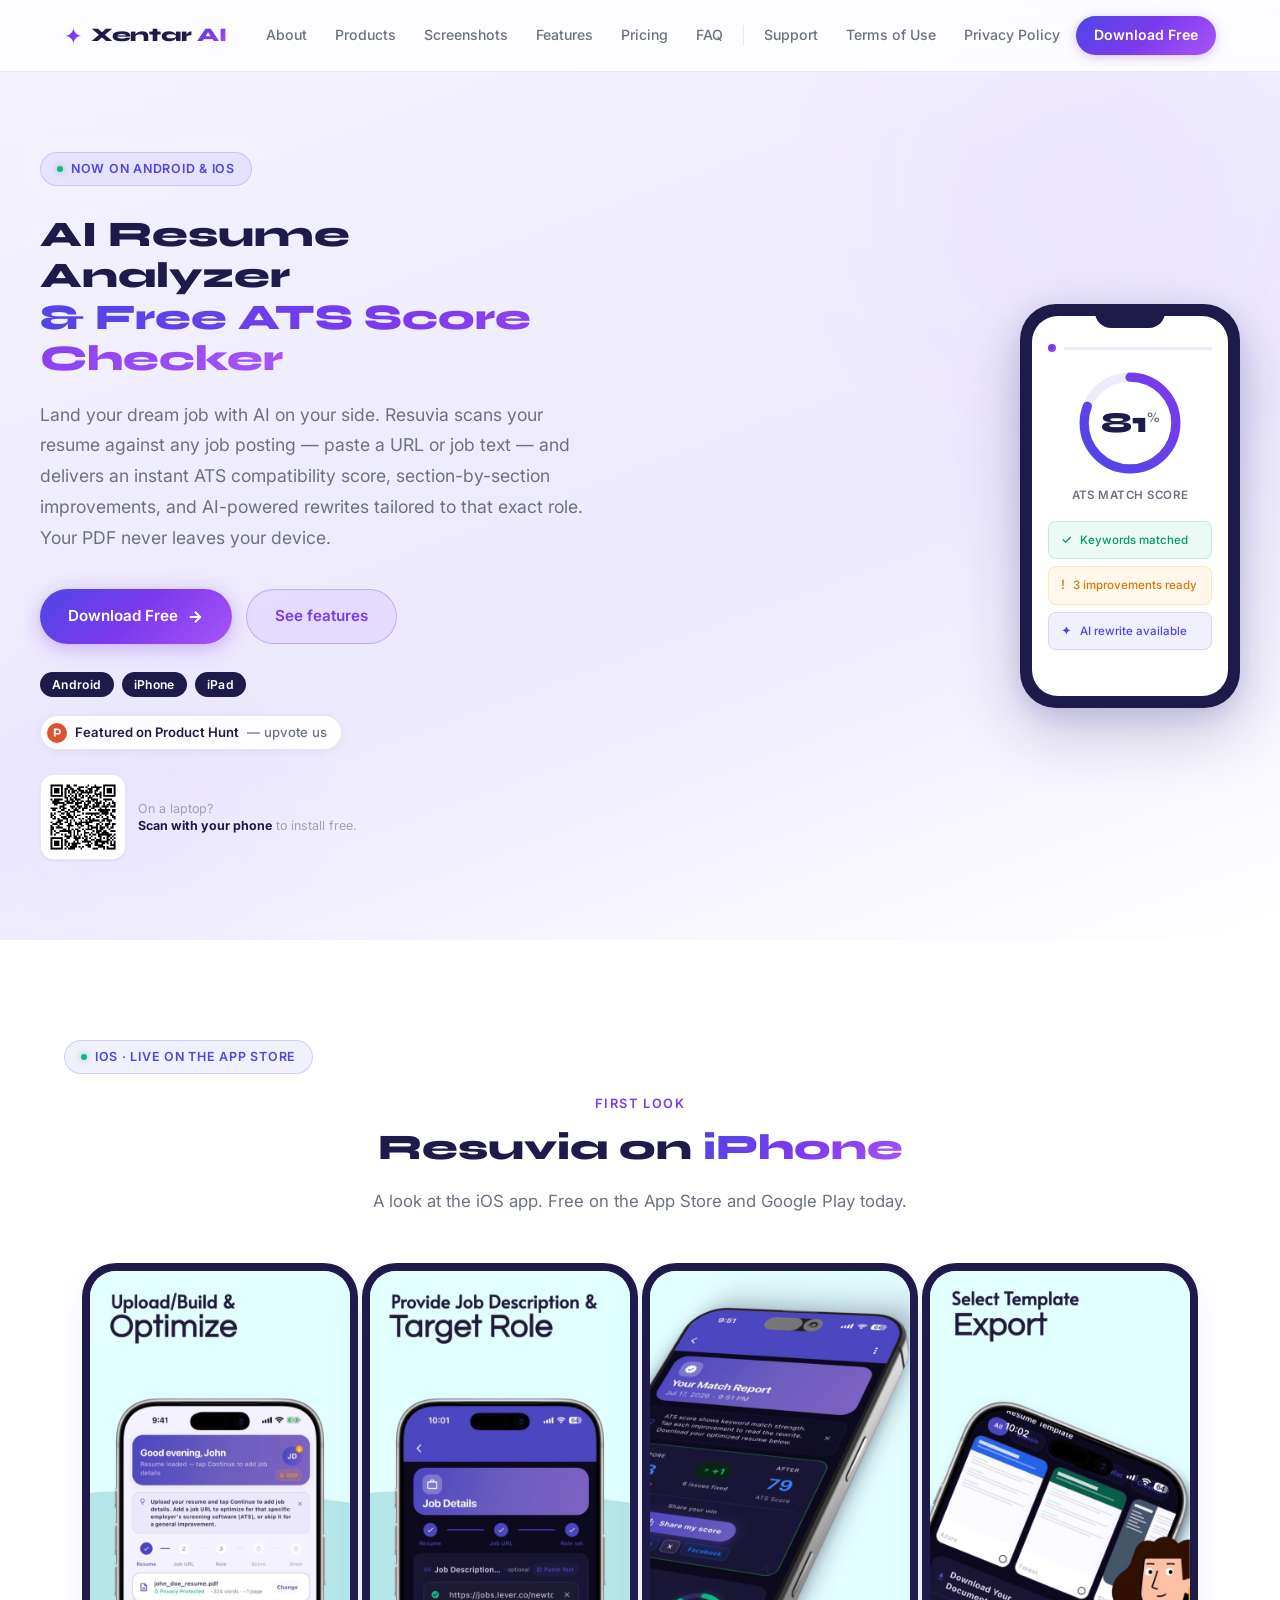
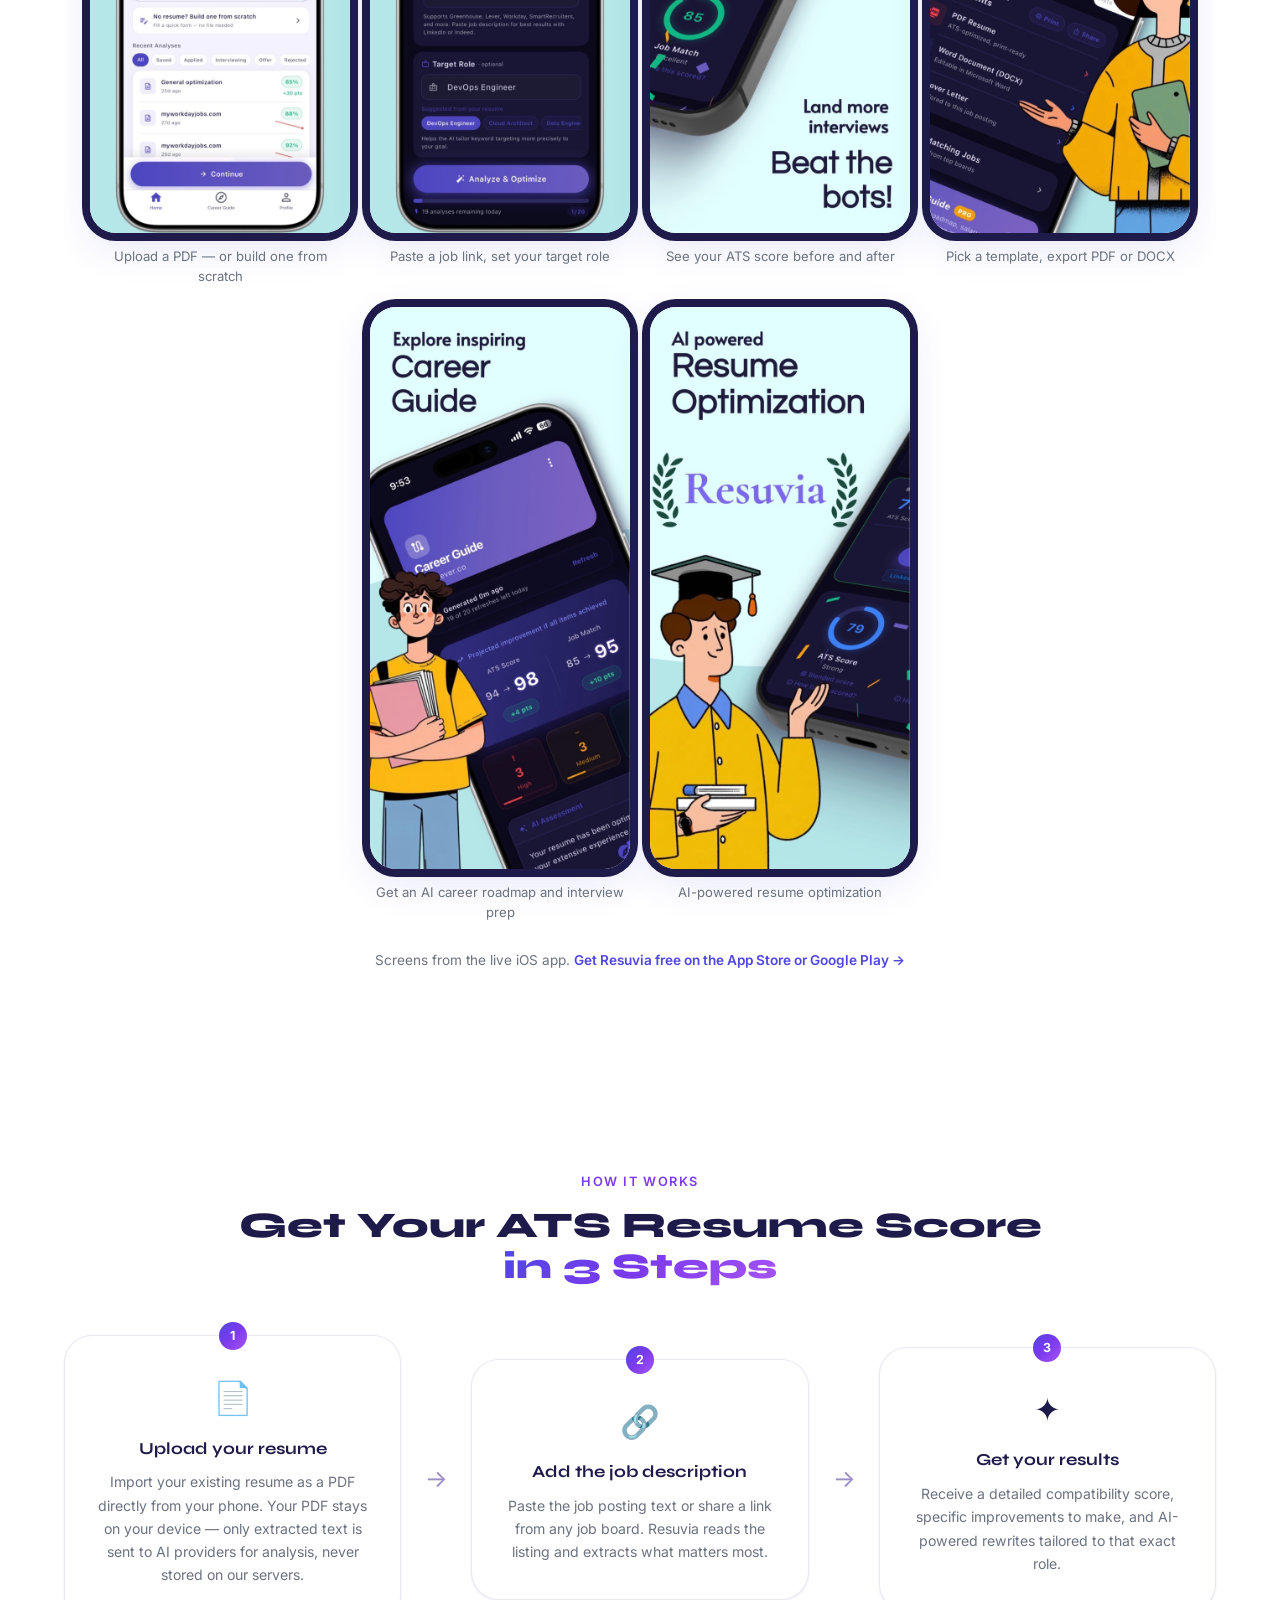
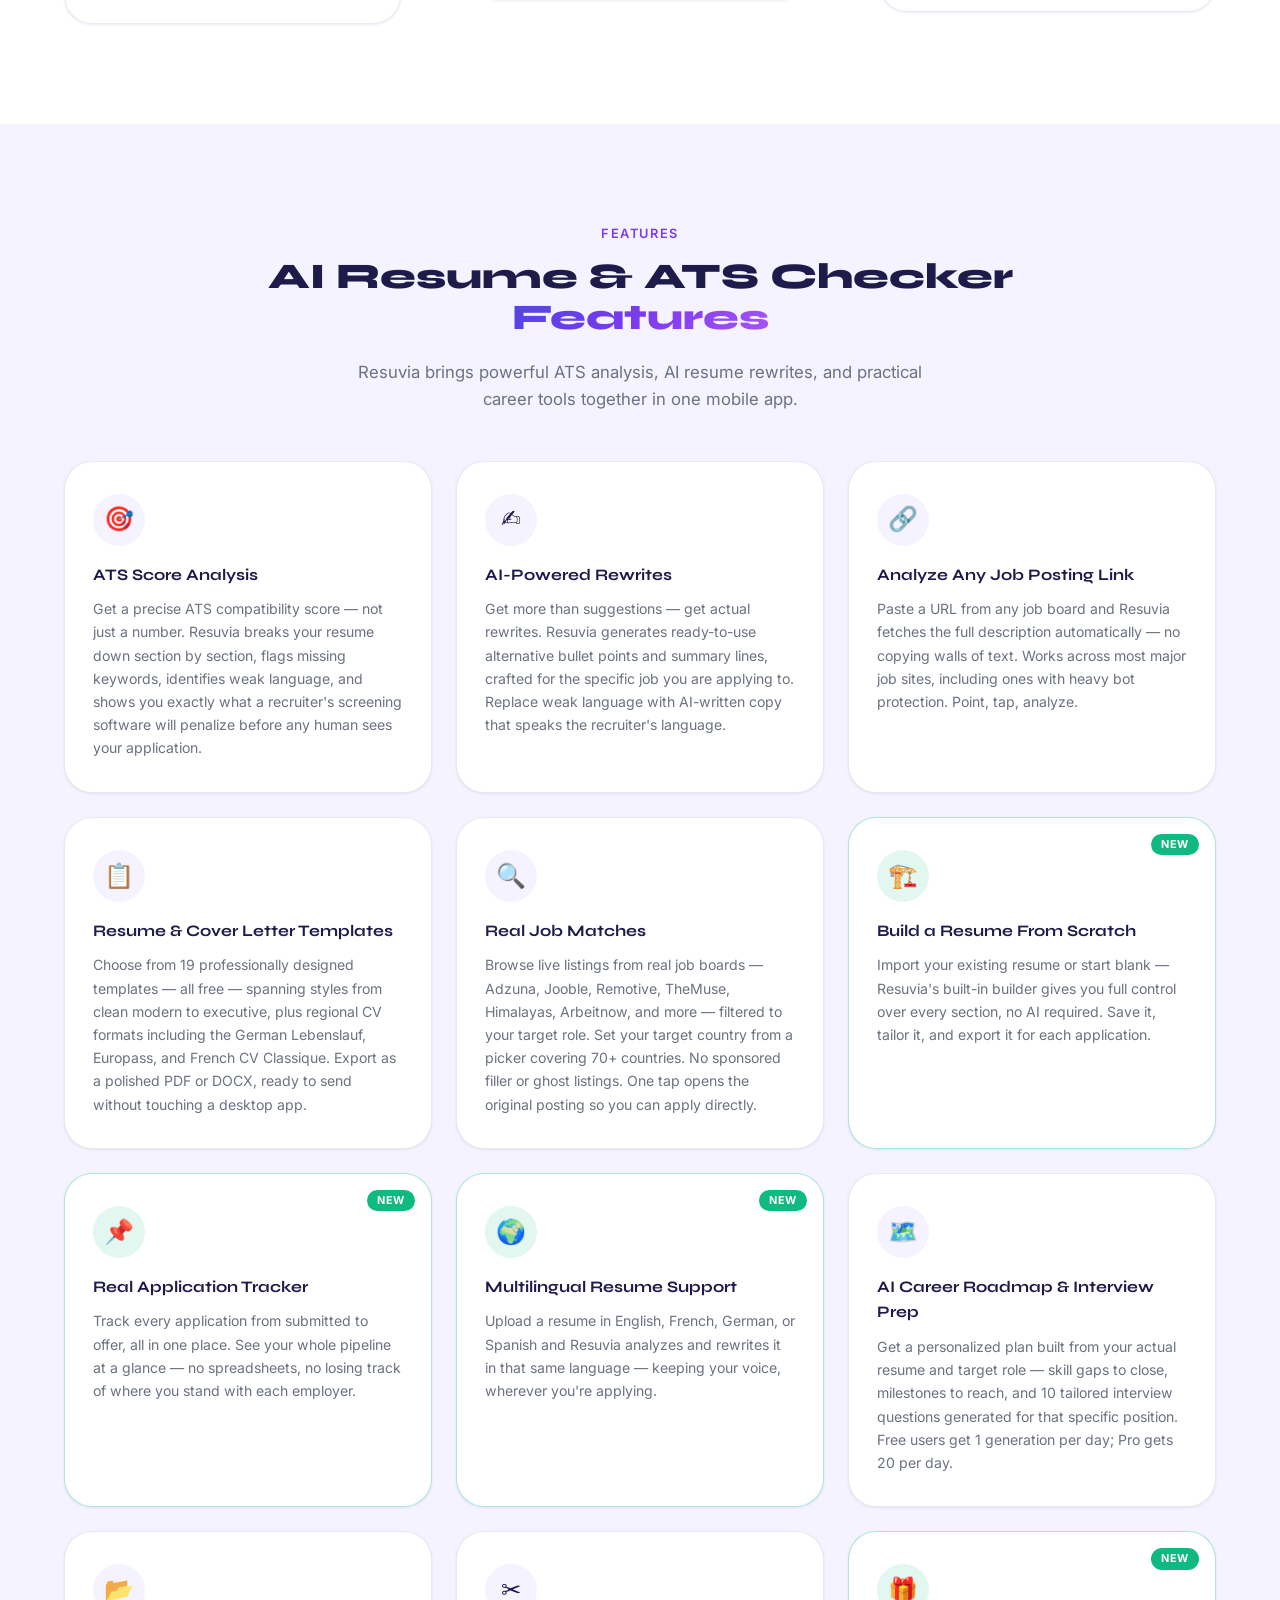
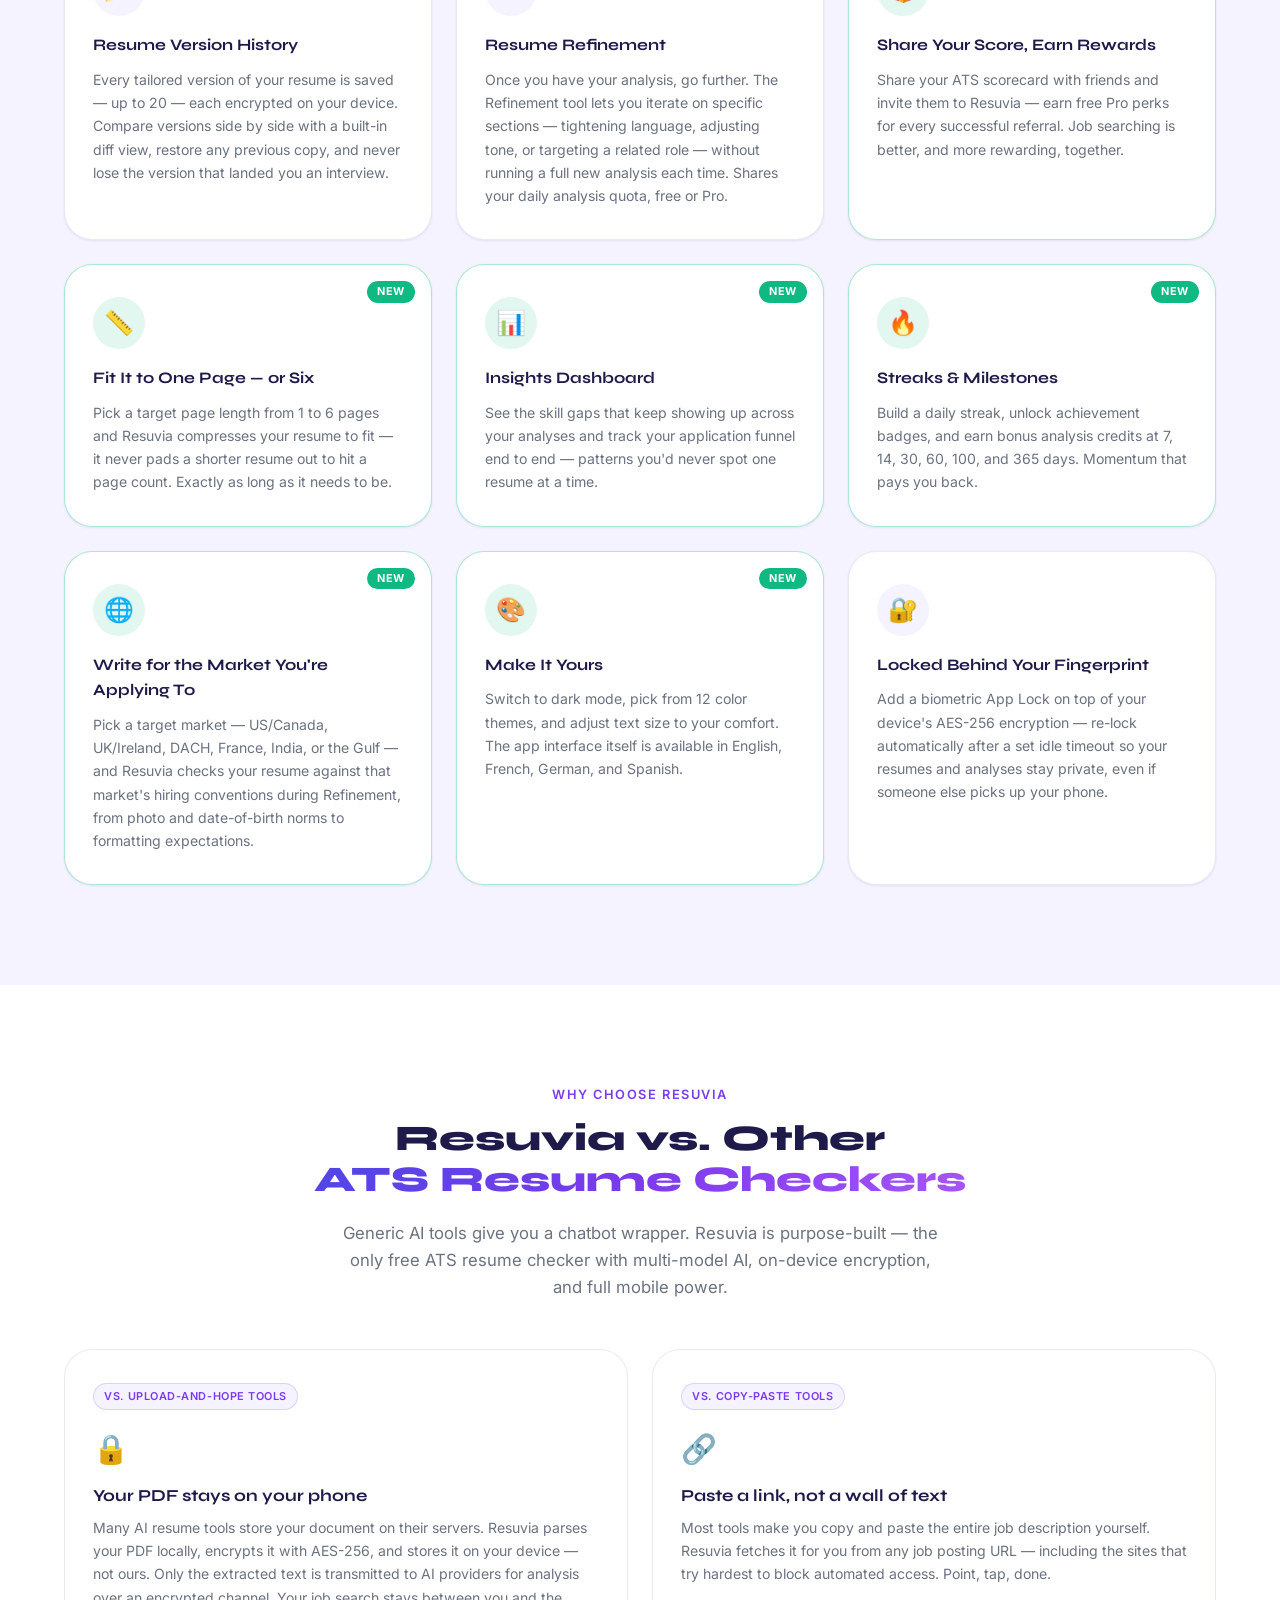
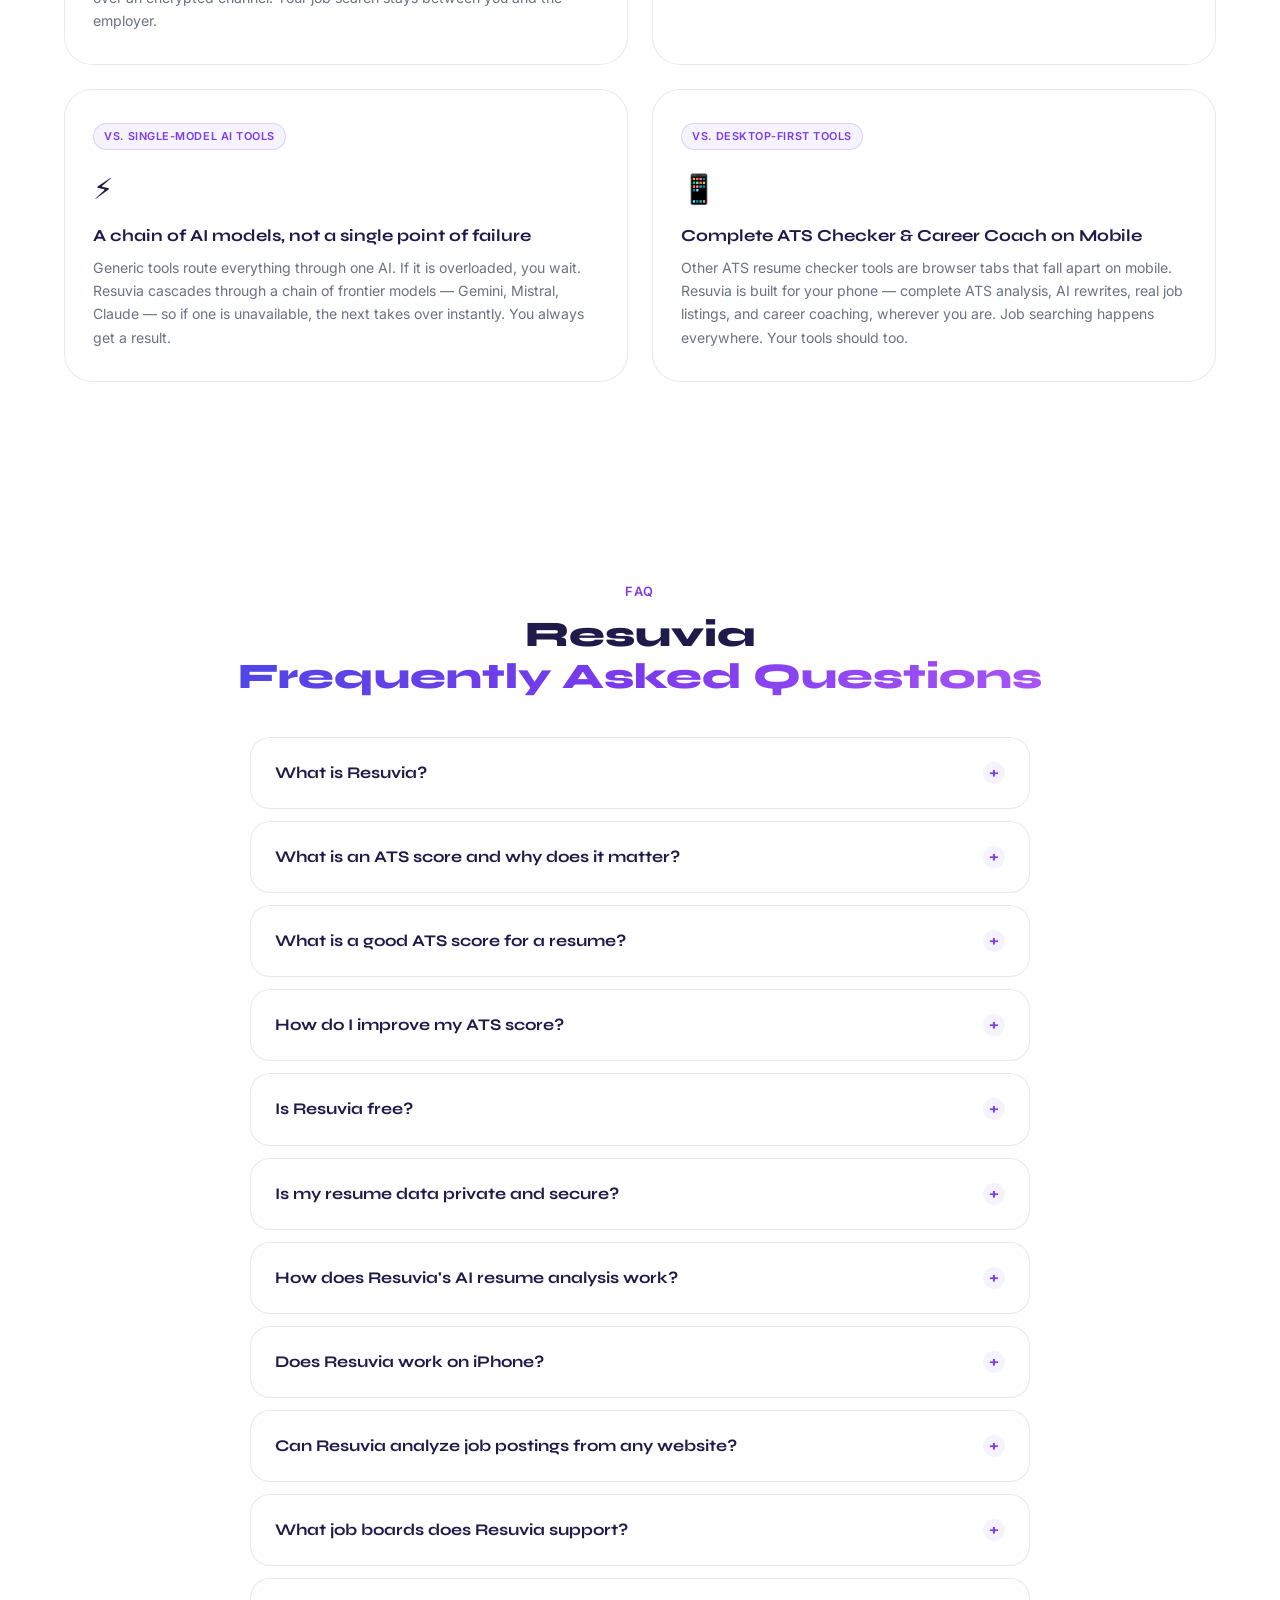
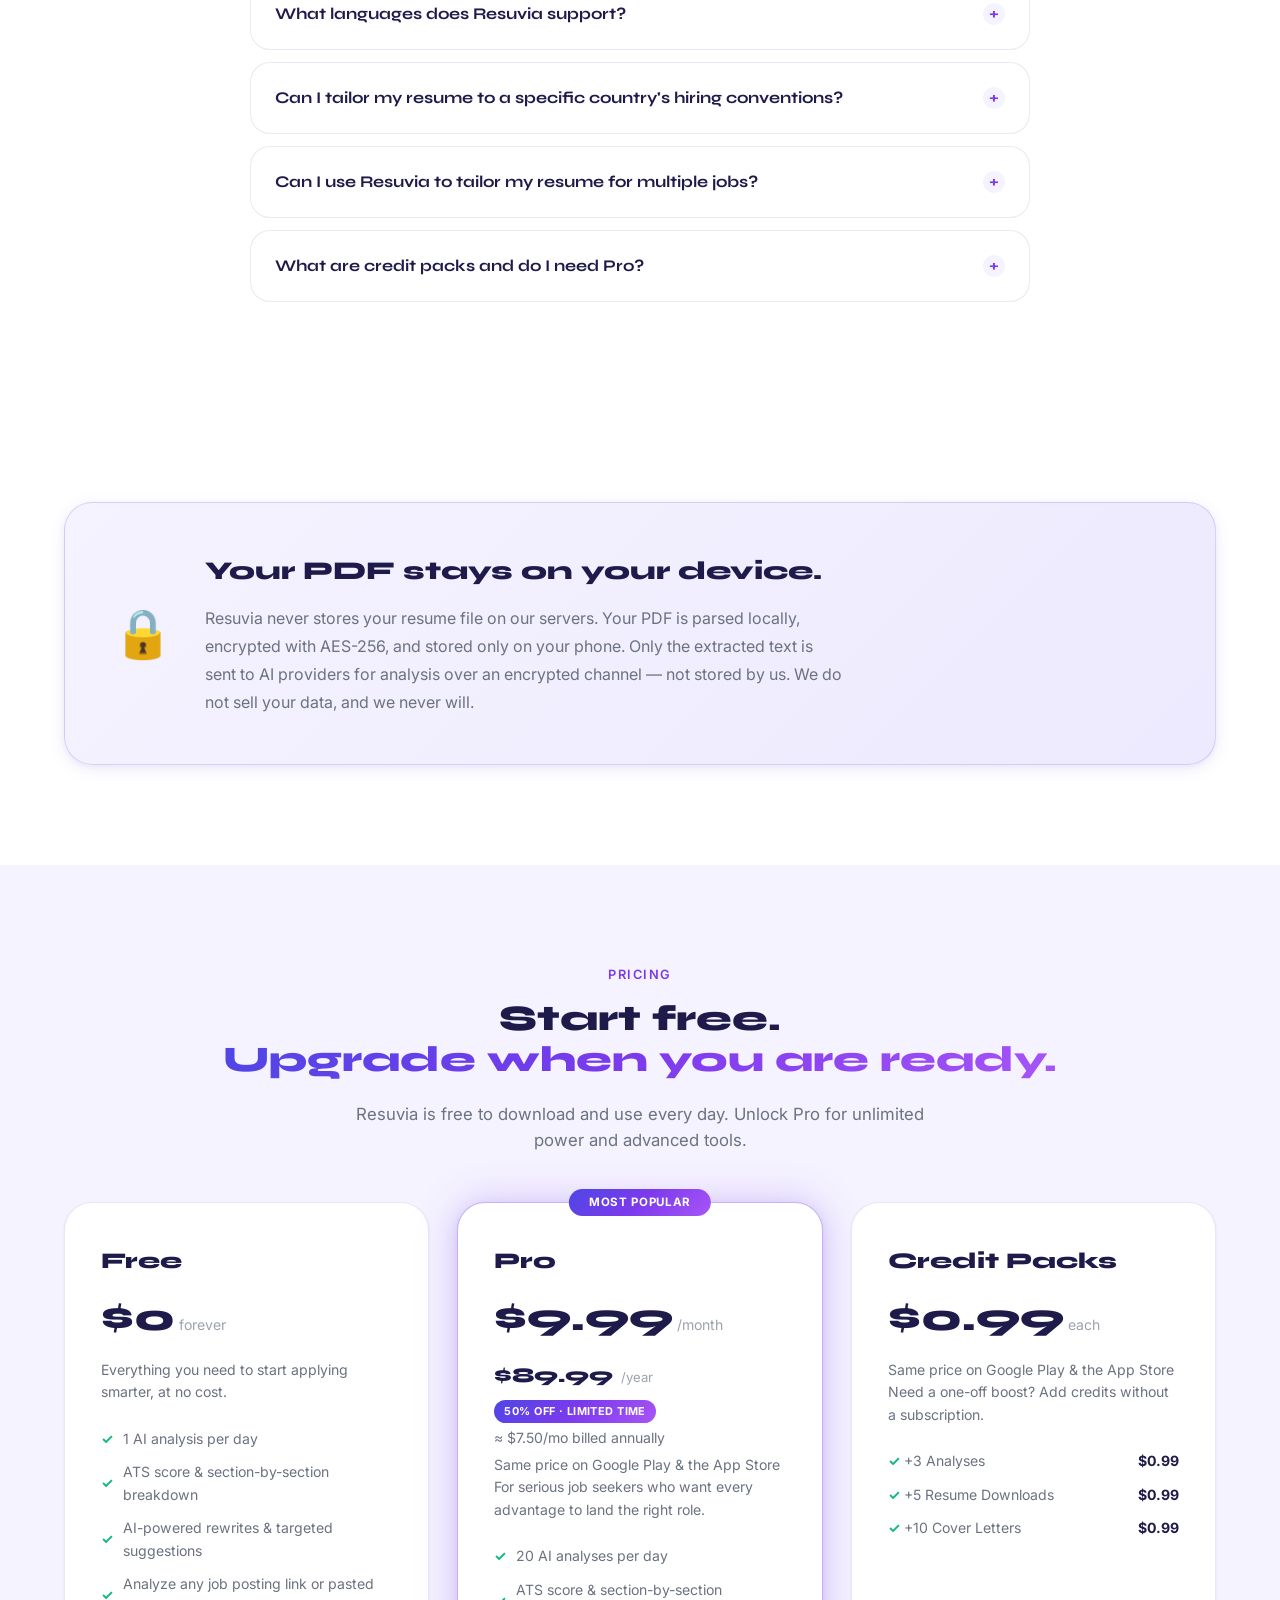
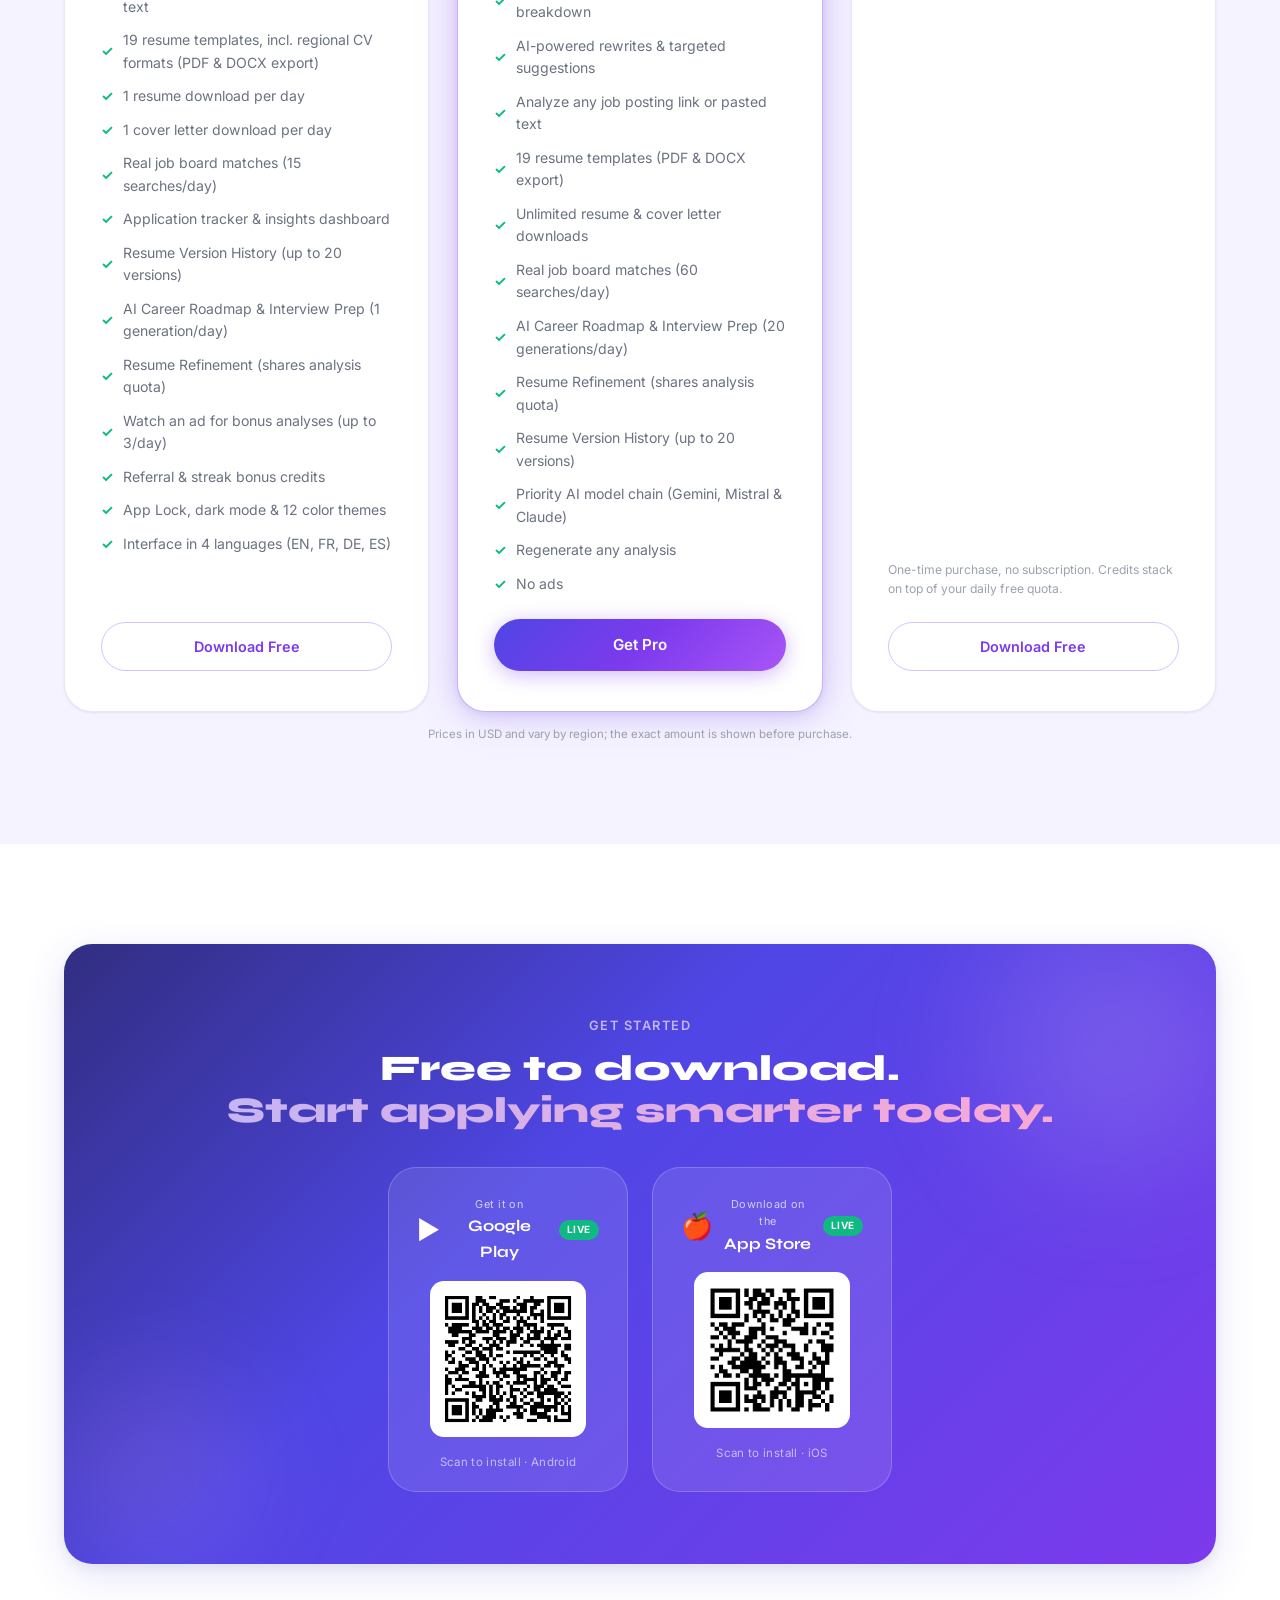
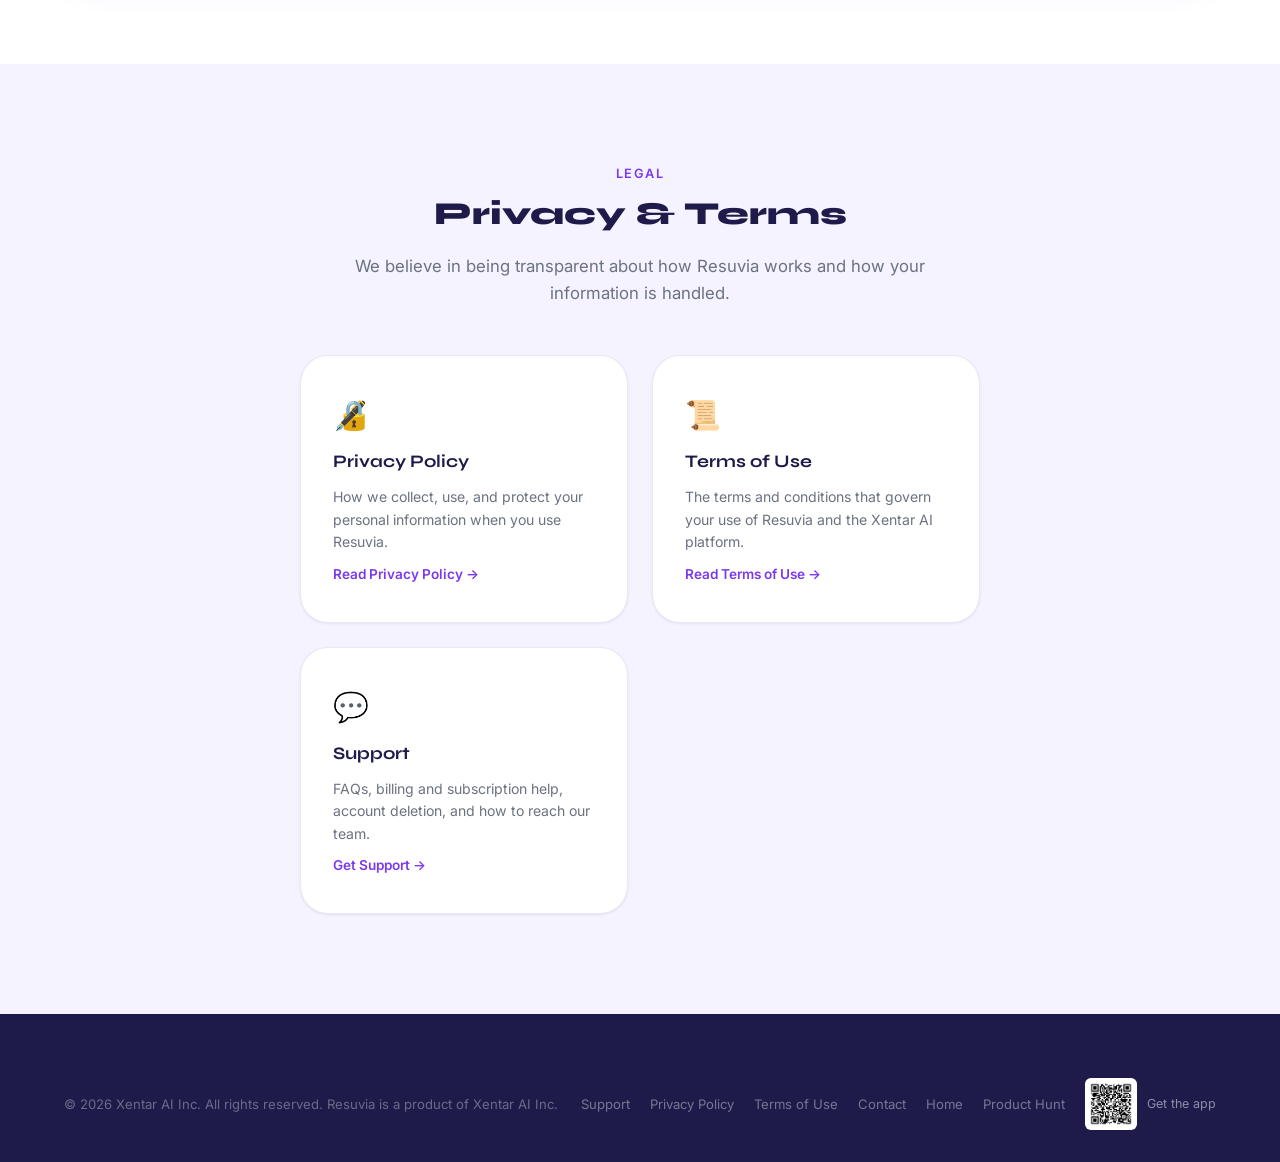
==== commit 2f4ed969: "Update Resuvia iOS/App Store details site-wide — now live App Store listing is live (apps.apple.com/" ====
--- a/products/resuvia/index.html
+++ b/products/resuvia/index.html
@@ -4,7 +4,7 @@
   <meta charset="UTF-8" />
   <meta name="viewport" content="width=device-width, initial-scale=1.0" />
   <title>Resuvia — Free AI Resume Analyzer &amp; ATS Score Checker App</title>
-  <meta name="description" content="Free AI resume analyzer &amp; ATS score checker for Android. Upload your resume PDF, paste a job link — get an instant ATS score, AI rewrites, and job matches." />
+  <meta name="description" content="Free AI resume analyzer &amp; ATS score checker for Android and iOS. Upload your resume PDF, paste a job link — get an instant ATS score, AI rewrites, and job matches." />
   <meta name="application-name" content="Resuvia" />
   <meta name="theme-color" content="#4F46E5" />
   <meta name="robots" content="index, follow" />
@@ -15,7 +15,7 @@
   <meta property="og:locale" content="en_US" />
   <meta property="og:url" content="https://xentarai.com/products/resuvia/" />
   <meta property="og:title" content="Resuvia — Free AI Resume Analyzer &amp; ATS Score Checker App" />
-  <meta property="og:description" content="Free AI resume analyzer &amp; ATS score checker for Android. Upload your resume PDF, paste any job link — get instant ATS score, AI-powered rewrites, and real job matches." />
+  <meta property="og:description" content="Free AI resume analyzer &amp; ATS score checker for Android and iOS. Upload your resume PDF, paste any job link — get instant ATS score, AI-powered rewrites, and real job matches." />
   <meta property="og:site_name" content="Resuvia: AI Resume &amp; ATS Score" />
   <meta property="og:image" content="https://xentarai.com/products/resuvia/images/og-image.png" />
   <meta property="og:image:width" content="1200" />
@@ -25,7 +25,7 @@
   <!-- Twitter Card -->
   <meta name="twitter:card" content="summary_large_image" />
   <meta name="twitter:title" content="Resuvia — Free AI Resume Analyzer &amp; ATS Score Checker" />
-  <meta name="twitter:description" content="Free AI resume analyzer &amp; ATS score checker. Upload your resume, paste any job link — get instant ATS score and AI-powered rewrites. Free on Android." />
+  <meta name="twitter:description" content="Free AI resume analyzer &amp; ATS score checker. Upload your resume, paste any job link — get instant ATS score and AI-powered rewrites. Free on Android and iOS." />
   <meta name="twitter:image" content="https://xentarai.com/products/resuvia/images/og-image.png" />
 
   <!-- Structured Data -->
@@ -39,7 +39,7 @@
       "description": "AI-powered resume analyzer and ATS score checker. Upload your resume PDF, paste or link any job description, and get an instant ATS compatibility score, section-by-section improvements, AI-written rewrites, real job matches, and a personalized career roadmap — right from your phone.",
       "applicationCategory": "BusinessApplication",
       "applicationSubCategory": "Productivity",
-      "operatingSystem": "Android",
+      "operatingSystem": "Android, iOS",
       "softwareVersion": "1.6.3",
       "keywords": "ATS resume checker, AI resume analyzer, resume ATS score, free ATS checker, resume scanner, ATS compatibility, resume keyword checker, job application AI, ATS score checker, resume app iphone, ATS checker ios",
       "offers": {
@@ -198,7 +198,7 @@
           "name": "Does Resuvia work on iPhone?",
           "acceptedAnswer": {
             "@type": "Answer",
-            "text": "Resuvia is currently available on Android via Google Play. An iOS version for iPhone and iPad is coming soon — see a first look at the iOS app's screenshots on this page. Download the Android version now at the Google Play Store."
+            "text": "Yes. Resuvia is available on both Android (Google Play) and iOS (App Store) for iPhone and iPad. Download it free from the Google Play Store or the App Store."
           }
         },
         {
@@ -320,7 +320,7 @@
       <div class="rv-hero-text">
         <div class="rv-app-badge">
           <span class="rv-badge-dot"></span>
-          Now on Android · iOS Coming Soon
+          Now on Android &amp; iOS
         </div>
         <h1 class="section-title">
           AI Resume Analyzer<br />
@@ -338,8 +338,8 @@
         </div>
         <div class="rv-platforms">
           <span class="rv-platform-tag">Android</span>
-          <span class="rv-platform-tag rv-platform-tag-soon">iPhone · Soon</span>
-          <span class="rv-platform-tag rv-platform-tag-soon">iPad · Soon</span>
+          <span class="rv-platform-tag">iPhone</span>
+          <span class="rv-platform-tag">iPad</span>
         </div>
         <a href="https://www.producthunt.com/products/resuvia-career-guide?launch=resuvia-career-guide" target="_blank" rel="noopener" class="rv-ph-badge" aria-label="Resuvia on Product Hunt">
           <svg width="20" height="20" viewBox="0 0 24 24" fill="none" xmlns="http://www.w3.org/2000/svg"><circle cx="12" cy="12" r="12" fill="#DA552F"/><path d="M13.15 12H10.4V8.8h2.75a1.6 1.6 0 0 1 0 3.2Zm0-5.4H8.2v9.6h2.2v-2.4h2.75a3.4 3.4 0 1 0 0-6.8Z" fill="#fff"/></svg>
@@ -391,11 +391,11 @@
     <div class="container">
       <div class="rv-app-badge rv-shots-badge">
         <span class="rv-badge-dot"></span>
-        iOS · Coming soon
+        iOS · Live on the App Store
       </div>
       <p class="section-eyebrow center">First look</p>
       <h2 class="section-title center">Resuvia on <span class="gradient-text">iPhone</span></h2>
-      <p class="section-sub center">A preview of the iOS build, heading to the App Store soon. Free on Android today.</p>
+      <p class="section-sub center">A look at the iOS app. Free on the App Store and Google Play today.</p>
 
       <div class="rv-shots-track" role="list">
         <figure class="rv-shot" role="listitem">
@@ -436,7 +436,7 @@
         </figure>
       </div>
 
-      <p class="rv-shots-note">Screens from the iOS build, currently in App Store review. <a href="#download">Get Resuvia free on Android →</a></p>
+      <p class="rv-shots-note">Screens from the live iOS app. <a href="#download">Get Resuvia free on the App Store or Google Play →</a></p>
     </div>
   </section>
 
@@ -689,7 +689,7 @@
 
         <details class="rv-faq-item">
           <summary>Does Resuvia work on iPhone?<span class="rv-faq-plus">+</span></summary>
-          <p>Resuvia is currently available on Android via Google Play. An iOS version for iPhone and iPad is coming soon — see a <a href="#first-look">first look at the iOS app's screenshots</a> on this page. Download the Android version now at the Google Play Store.</p>
+          <p>Yes. Resuvia is available on both Android (Google Play) and iOS (App Store) for iPhone and iPad. Download it free from the <a href="#download">Google Play Store or the App Store</a>.</p>
         </details>
 
         <details class="rv-faq-item">
@@ -791,7 +791,7 @@
               <span class="rv-price-offer">50% off · limited time</span>
             </div>
             <p class="rv-price-note">≈ $7.50/mo billed annually</p>
-            <p class="rv-price-note">Google Play pricing · App Store pricing announced at iOS launch</p>
+            <p class="rv-price-note">Same price on Google Play &amp; the App Store</p>
             <p>For serious job seekers who want every advantage to land the right role.</p>
           </div>
           <ul class="rv-tier-list">
@@ -889,22 +889,28 @@
               <p class="rv-qr-caption">Scan to install · Android</p>
             </a>
 
-            <!-- iOS — COMING SOON -->
-            <div class="rv-store-card rv-store-card-soon" aria-label="Resuvia on App Store — coming soon">
+            <!-- iOS — LIVE -->
+            <a id="rv-app-store-link"
+               href="https://apps.apple.com/app/id6788620805"
+               target="_blank" rel="noopener"
+               class="rv-store-card rv-store-card-live"
+               aria-label="Download Resuvia on the App Store">
               <div class="rv-store-card-header">
                 <span class="rv-store-icon">🍎</span>
                 <div>
-                  <div class="rv-store-sub">Coming soon to the</div>
+                  <div class="rv-store-sub">Download on the</div>
                   <div class="rv-store-name">App Store</div>
                 </div>
-                <span class="rv-soon-chip">Soon</span>
+                <span class="rv-live-chip">Live</span>
               </div>
-              <div class="rv-qr-wrap rv-qr-placeholder" aria-hidden="true">
-                <div class="rv-qr-soon-icon">🍎</div>
-                <p class="rv-qr-soon-text">Available soon<br/>on iPhone &amp; iPad</p>
+              <div class="rv-qr-wrap">
+                <img src="./images/qr-ios.png"
+                     alt="Scan to download Resuvia on iOS"
+                     width="140" height="140"
+                     loading="lazy" />
               </div>
-              <p class="rv-qr-caption">iOS · iPhone &amp; iPad</p>
-            </div>
+              <p class="rv-qr-caption">Scan to install · iOS</p>
+            </a>
 
           </div>
         </div>
